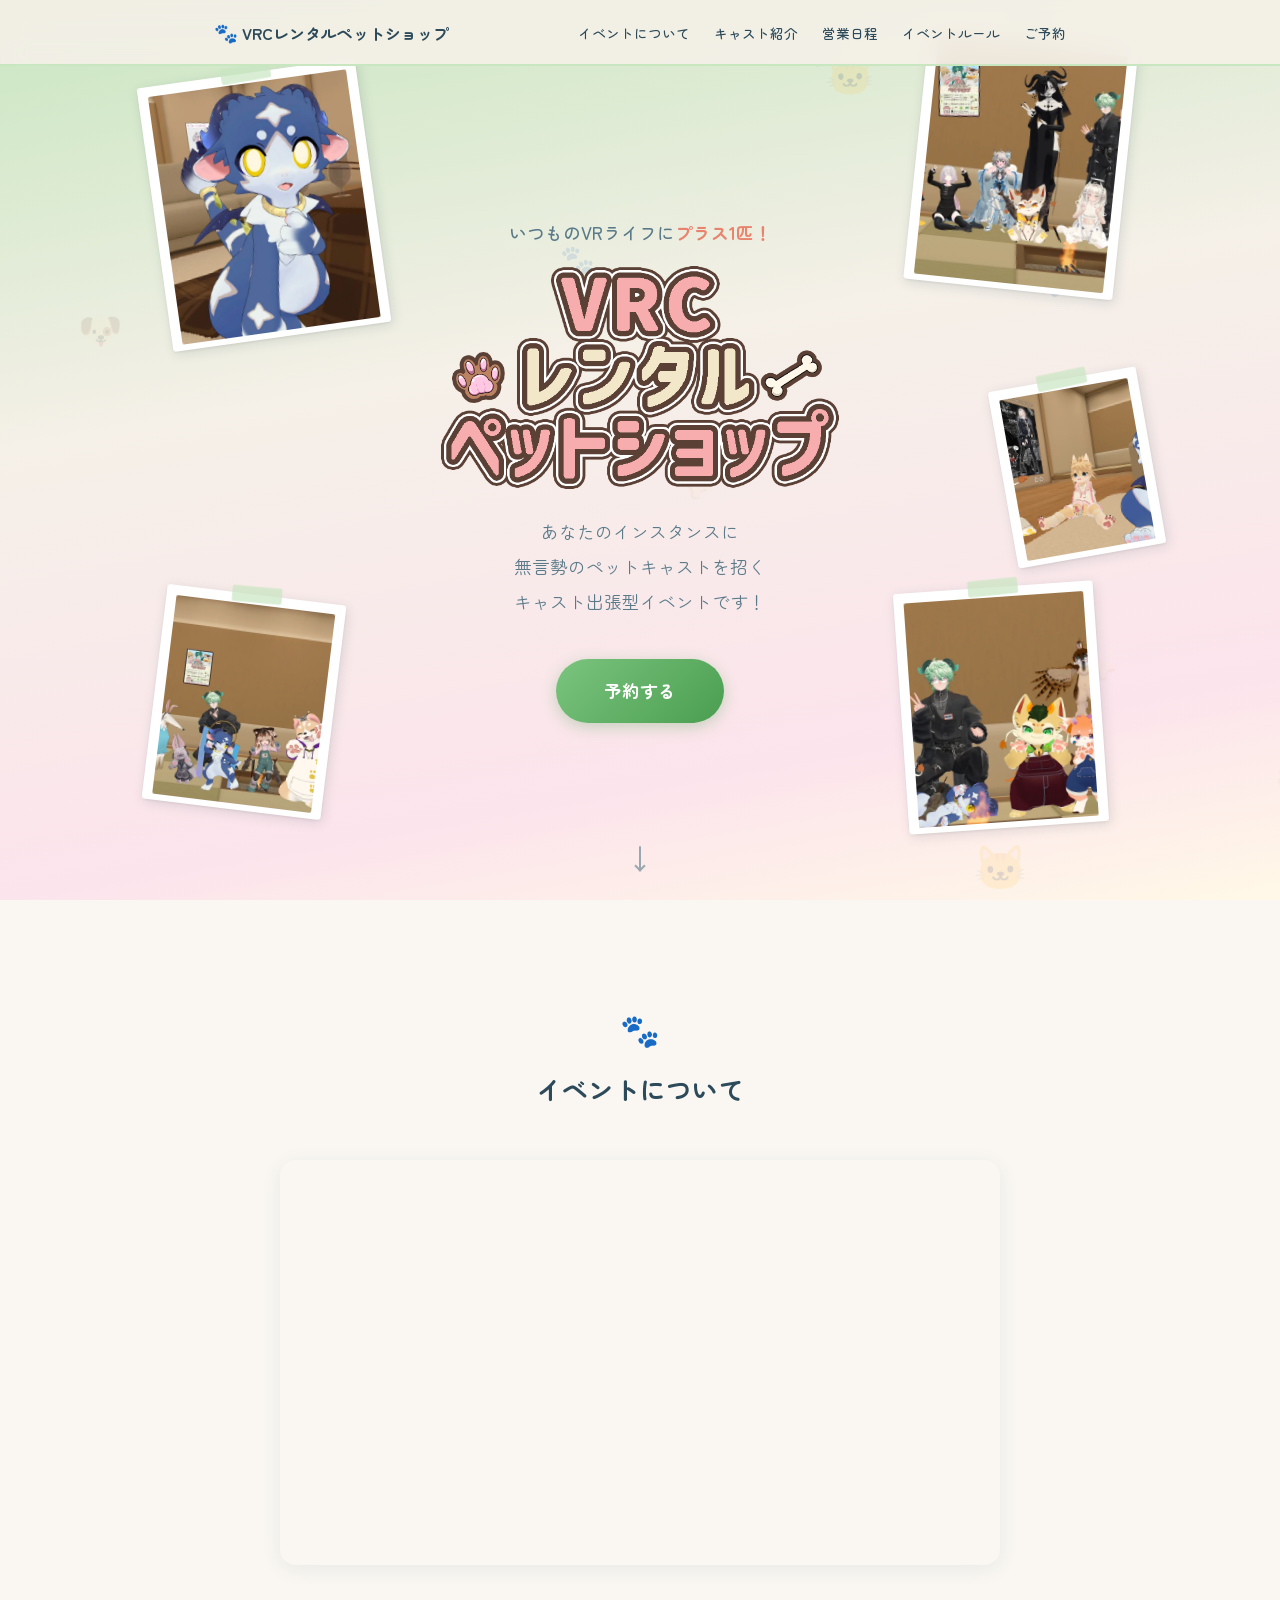
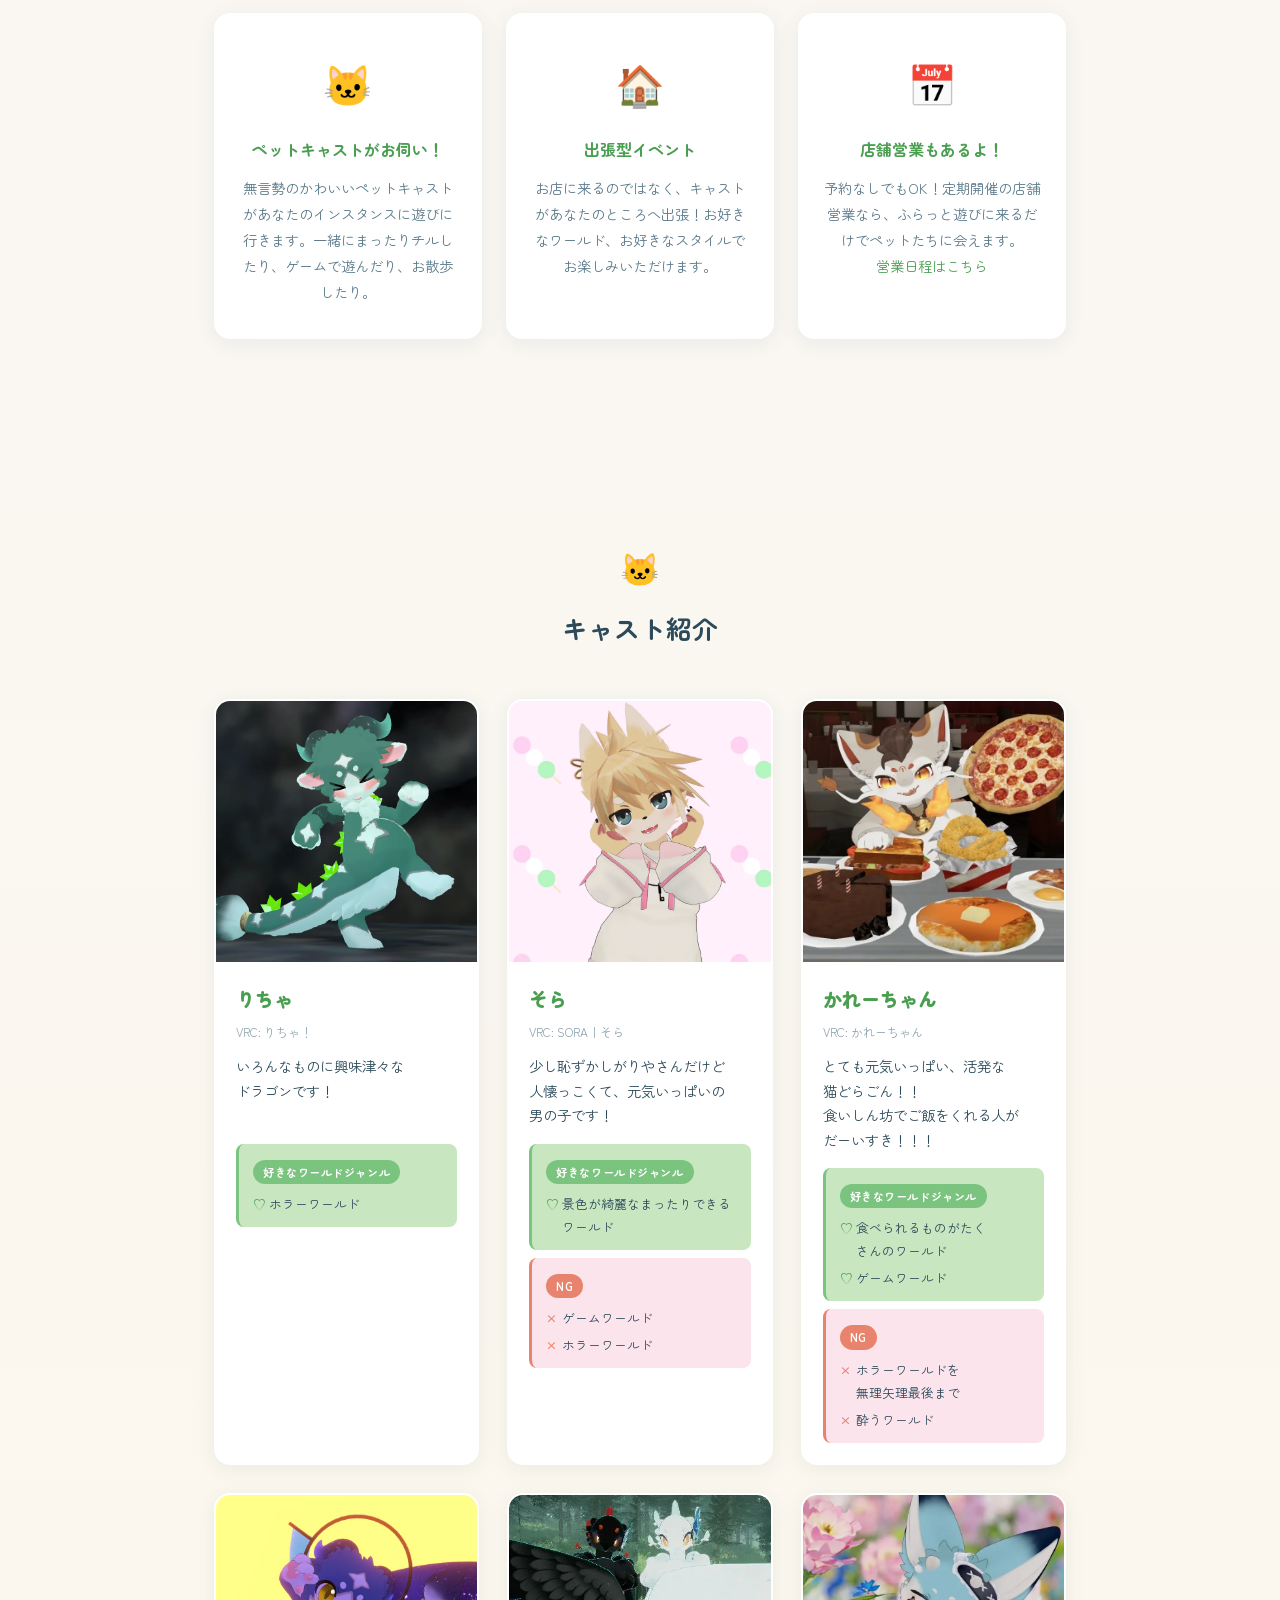
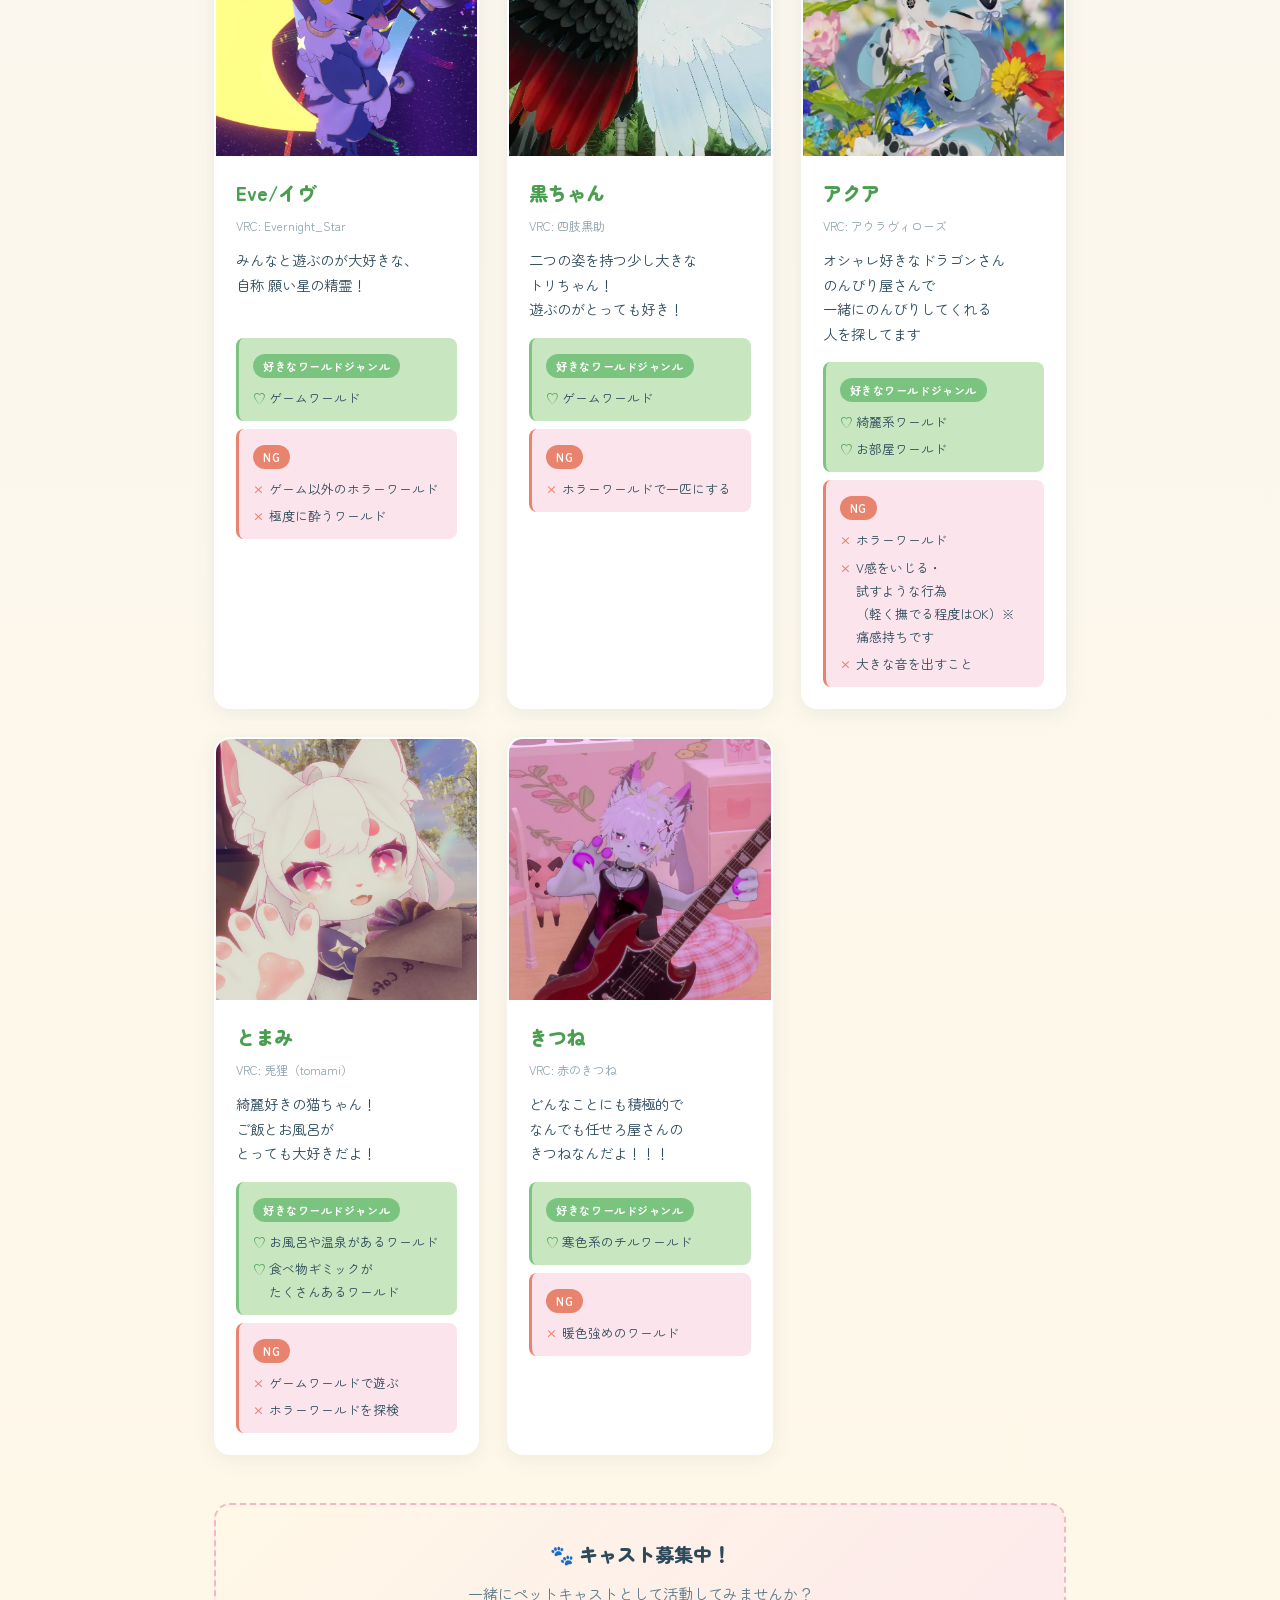
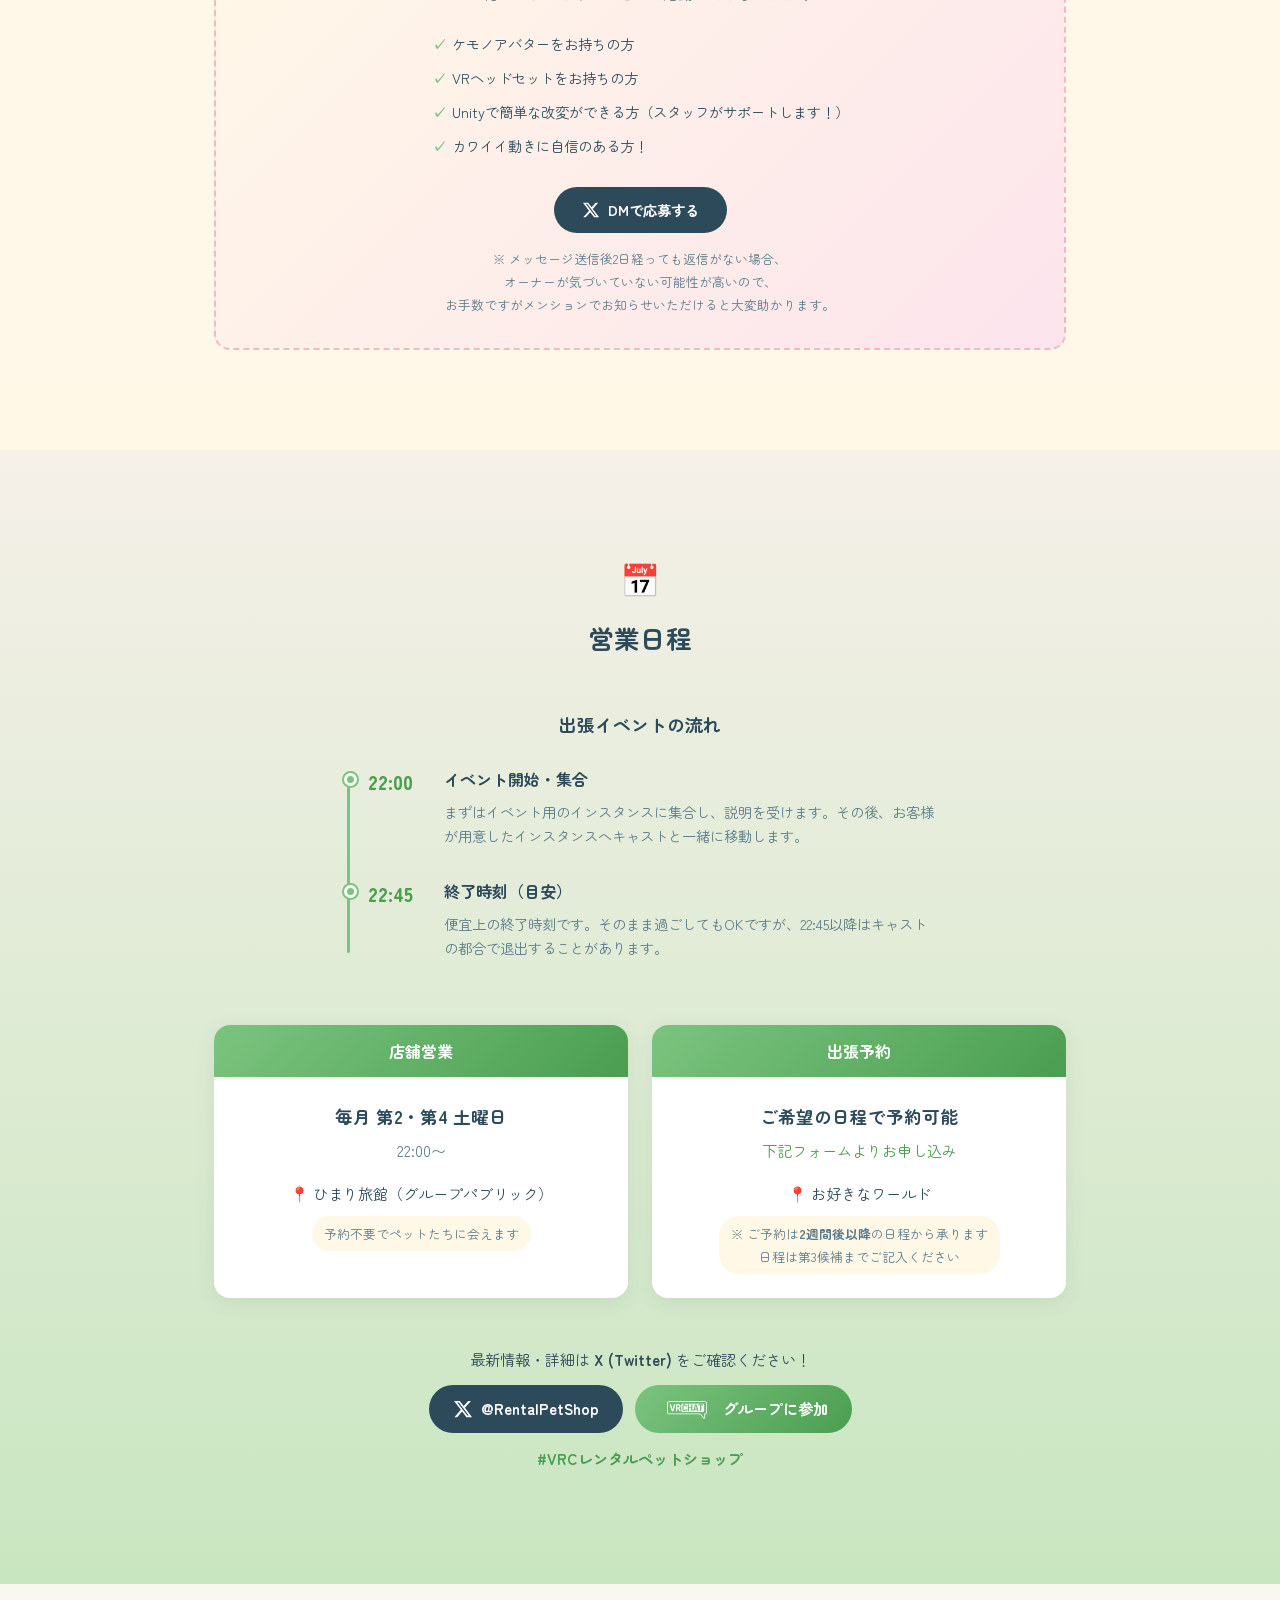
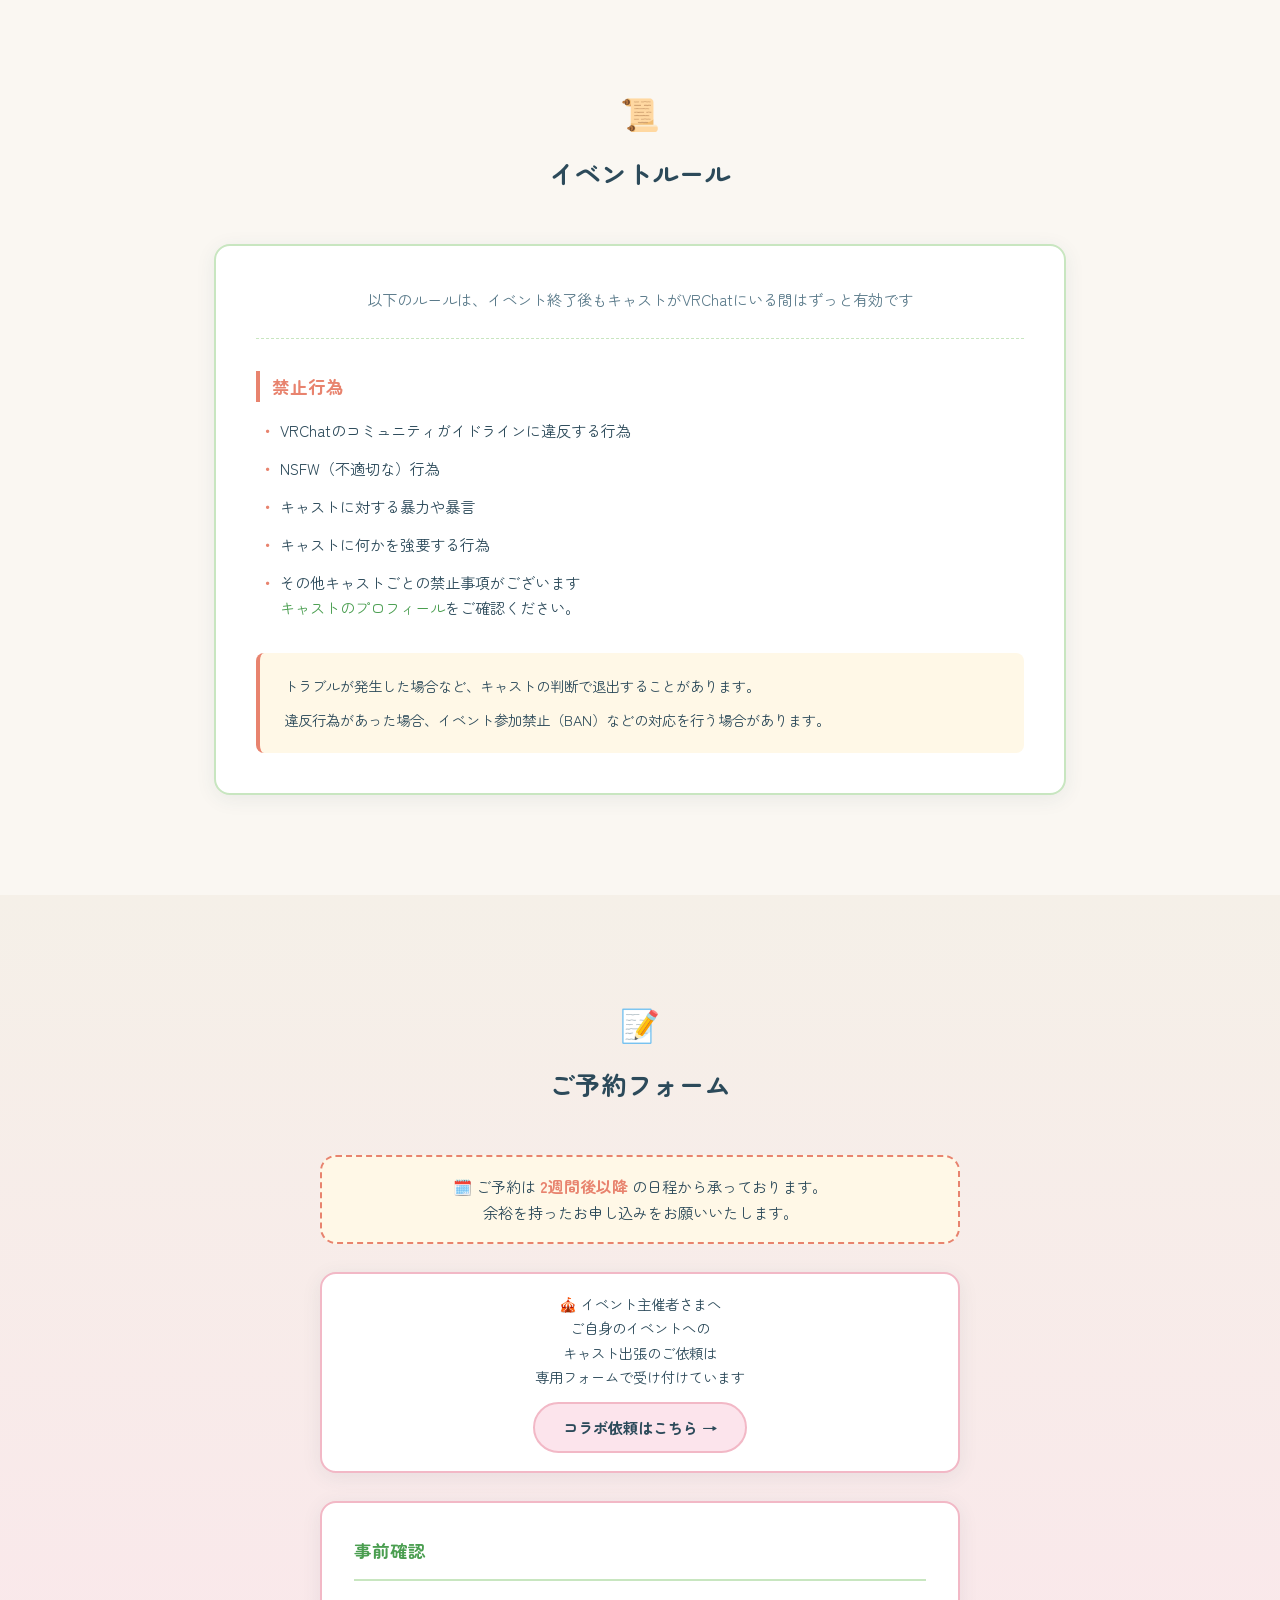
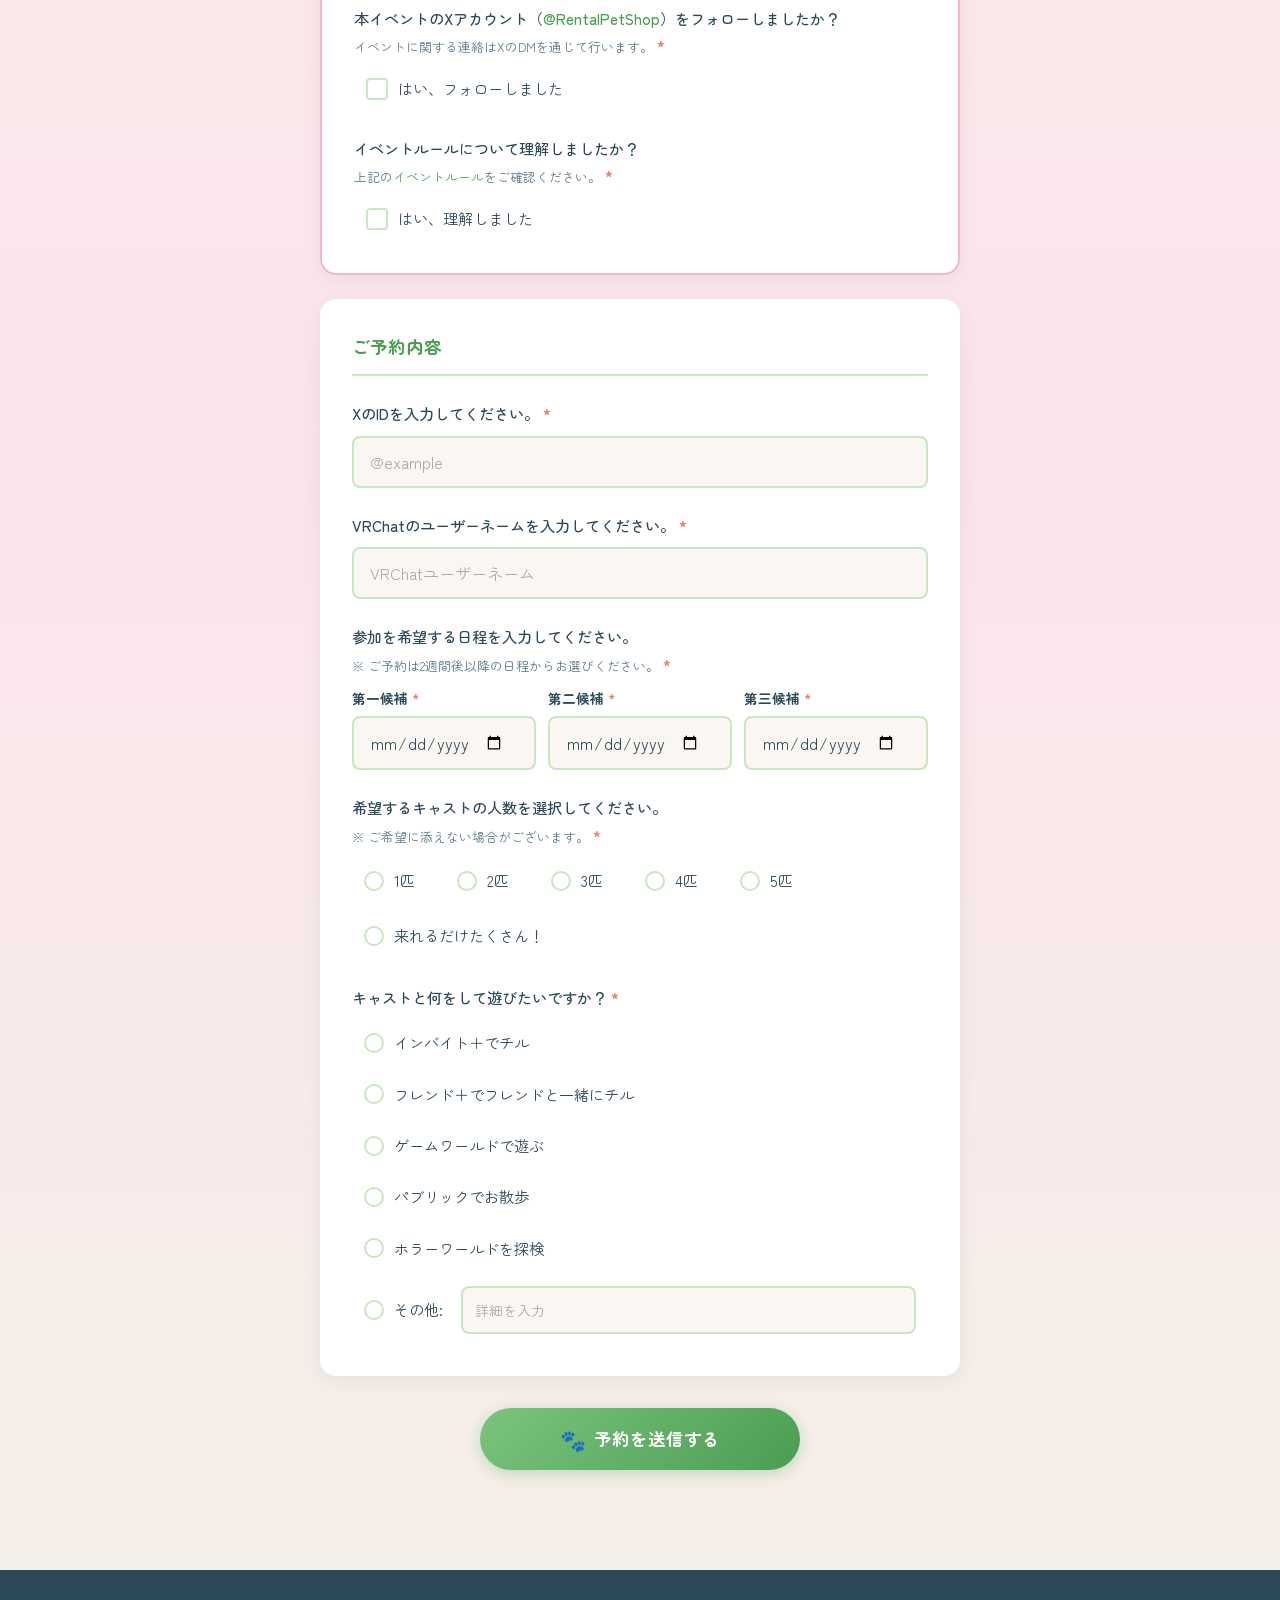
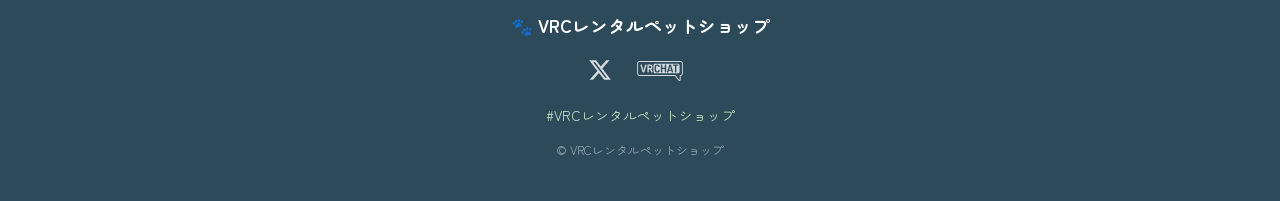
==== index.html @ a1bb6fa8 "feat: add event collab request form (collab.html) - New collab.html page with the same pre-checks as" ====
<!DOCTYPE html>
<!--
  ██████████████████████████████████████████████████

    ／l、  ／l、  ／l、
  （ﾟ､ ｡7（ﾟ､ ｡7（ﾟ､ ｡7    にゃんにゃんにゃん
    l  ~ヽ  l  ~ヽ  l  ~ヽ
    じしf_,)ノじしf_,)ノじしf_,)ノ

    🐾 VRCレンタルペットショップ 🐾

    ソースコードを覗いてくれてありがとう！
    エンジニア気質のあるあなた...もしかして
    ペットキャストに向いているかも？🐾

  ██████████████████████████████████████████████████
-->
<html lang="ja">
<head>
  <meta charset="UTF-8">
  <meta name="viewport" content="width=device-width, initial-scale=1.0">
  <title>VRCレンタルペットショップ</title>
  <link rel="preconnect" href="https://fonts.googleapis.com">
  <link rel="preconnect" href="https://fonts.gstatic.com" crossorigin>
  <link href="https://fonts.googleapis.com/css2?family=Zen+Maru+Gothic:wght@400;500;700;900&display=swap" rel="stylesheet">
  <link rel="icon" type="image/x-icon" href="images/favicon.ico">
  <link rel="apple-touch-icon" href="images/favicon.ico">
  <link rel="stylesheet" href="style.css?v=20261017b">
  <link rel="canonical" href="https://vrc-rentalpet.github.io/">
  <meta name="thumbnail" content="https://vrc-rentalpet.github.io/images/ogp.png">
  <meta name="description" content="いつものVRライフにプラス1匹！あなたのインスタンスに無言勢のペットキャストを招くキャスト出張型イベントです。VRChatの無言勢ペットキャストがあなたのインスタンスに出張訪問するイベント「VRCレンタルペットショップ」の公式サイトです。">
  <!-- OGP -->
  <meta property="og:title" content="VRCレンタルペットショップ">
  <meta property="og:description" content="いつものVRライフにプラス1匹！あなたのインスタンスに無言勢のペットキャストを招くキャスト出張型イベントです。">
  <meta property="og:type" content="website">
  <meta property="og:url" content="https://vrc-rentalpet.github.io/">
  <meta property="og:image" content="https://vrc-rentalpet.github.io/images/ogp.png">
  <meta property="og:image:width" content="1200">
  <meta property="og:image:height" content="630">
  <meta property="og:site_name" content="VRCレンタルペットショップ">
  <!-- Twitter Card -->
  <meta name="twitter:card" content="summary_large_image">
  <meta name="twitter:title" content="VRCレンタルペットショップ">
  <meta name="twitter:description" content="いつものVRライフにプラス1匹！あなたのインスタンスに無言勢のペットキャストを招くキャスト出張型イベントです。">
  <meta name="twitter:image" content="https://vrc-rentalpet.github.io/images/ogp.png">
  <!-- 構造化データ: Google検索のサイト名表示用 -->
  <script type="application/ld+json">
  {
    "@context": "https://schema.org",
    "@type": "WebSite",
    "name": "VRCレンタルペットショップ",
    "url": "https://vrc-rentalpet.github.io/"
  }
  </script>
</head>
<body>
  <!-- ヘッダー -->
  <header class="header">
    <nav class="header__nav">
      <div class="header__logo">
        <span class="header__paw">🐾</span> VRCレンタルペットショップ
      </div>
      <button class="header__hamburger" id="hamburger" aria-label="メニュー">
        <span></span><span></span><span></span>
      </button>
      <ul class="header__menu" id="nav-menu">
        <li><a href="#about">イベントについて</a></li>
        <li><a href="#cast">キャスト紹介</a></li>
        <li><a href="#schedule">営業日程</a></li>
        <li><a href="#rules">イベントルール</a></li>
        <li><a href="#reservation">ご予約</a></li>
      </ul>
    </nav>
  </header>

  <!-- ヒーロー -->
  <section class="hero">
    <div class="hero__particles" id="particles"></div>

    <!--
      コルクボード風ポラロイド写真
      ━━━━━━━━━━━━━━━━━━━━━━━━━━━━
      表示される画像は hero-photos.js のリストから
      ページ読み込みごとにランダム 5 枚が選ばれます（img の src は JS が設定）。
      画像を追加・差し替えたい場合は hero-photos.js を編集してください。
      ━━━━━━━━━━━━━━━━━━━━━━━━━━━━
    -->
    <div class="polaroid polaroid--1" aria-hidden="true">
      <div class="polaroid__tape"></div>
      <div class="polaroid__frame">
        <img alt="" class="polaroid__img" decoding="async">
      </div>
    </div>
    <div class="polaroid polaroid--2" aria-hidden="true">
      <div class="polaroid__tape"></div>
      <div class="polaroid__frame">
        <img alt="" class="polaroid__img" decoding="async">
      </div>
    </div>
    <div class="polaroid polaroid--3" aria-hidden="true">
      <div class="polaroid__tape"></div>
      <div class="polaroid__frame">
        <img alt="" class="polaroid__img" decoding="async">
      </div>
    </div>
    <div class="polaroid polaroid--4" aria-hidden="true">
      <div class="polaroid__tape"></div>
      <div class="polaroid__frame">
        <img alt="" class="polaroid__img" decoding="async">
      </div>
    </div>
    <div class="polaroid polaroid--5" aria-hidden="true">
      <div class="polaroid__tape"></div>
      <div class="polaroid__frame">
        <img alt="" class="polaroid__img" decoding="async">
      </div>
    </div>

    <div class="hero__content">
      <p class="hero__tagline">いつものVRライフに<span class="hero__highlight">プラス1匹！</span></p>
      <h1 class="hero__title">
        <img src="images/logo.png" alt="VRCレンタルペットショップ" class="hero__logo">
      </h1>
      <p class="hero__description">
        あなたのインスタンスに<br>
        無言勢のペットキャストを招く<br>
        キャスト出張型イベントです！
      </p>
      <a href="#reservation" class="hero__cta">予約する</a>
    </div>
    <div class="hero__scroll-hint">
      <div class="hero__scroll-arrow"></div>
    </div>
  </section>

  <!-- イベントについて -->
  <section class="about" id="about">
    <div class="container">
      <h2 class="section-title">
        <span class="section-title__icon">🐾</span>
        イベントについて
      </h2>
      <div class="about__video">
        <iframe
          src="https://www.youtube.com/embed/T0pC2vz0DdY?si=PQpWFlUZrd6dXApp"
          title="VRCレンタルペットショップのご紹介"
          frameborder="0"
          allow="accelerometer; autoplay; clipboard-write; encrypted-media; gyroscope; picture-in-picture; web-share"
          referrerpolicy="strict-origin-when-cross-origin"
          allowfullscreen
          loading="lazy"
        ></iframe>
      </div>
      <div class="about__grid">
        <div class="about__card">
          <div class="about__card-icon">🐱</div>
          <h3>ペットキャストがお伺い！</h3>
          <p>無言勢のかわいいペットキャストがあなたのインスタンスに遊びに行きます。一緒にまったりチルしたり、ゲームで遊んだり、お散歩したり。</p>
        </div>
        <div class="about__card">
          <div class="about__card-icon">🏠</div>
          <h3>出張型イベント</h3>
          <p>お店に来るのではなく、キャストがあなたのところへ出張！お好きなワールド、お好きなスタイルでお楽しみいただけます。</p>
        </div>
        <div class="about__card">
          <div class="about__card-icon">📅</div>
          <h3>店舗営業もあるよ！</h3>
          <p>予約なしでもOK！定期開催の店舗営業なら、ふらっと遊びに来るだけでペットたちに会えます。<br><a href="#schedule">営業日程はこちら</a></p>
        </div>
      </div>
    </div>
  </section>

  <!-- キャスト紹介 -->
  <section class="cast" id="cast">
    <div class="container">
      <h2 class="section-title">
        <span class="section-title__icon">🐱</span>
        キャスト紹介
      </h2>
      <!-- cast-data.js のデータから自動生成されます -->
      <div class="cast__grid" id="cast-grid"></div>

      <!-- キャスト募集バナー -->
      <div class="cast__recruit">
        <p class="cast__recruit-title">🐾 キャスト募集中！</p>
        <p class="cast__recruit-text">一緒にペットキャストとして活動してみませんか？</p>
        <ul class="cast__recruit-list">
          <li>ケモノアバターをお持ちの方</li>
          <li>VRヘッドセットをお持ちの方</li>
          <li>Unityで簡単な改変ができる方（スタッフがサポートします！）</li>
          <li>カワイイ動きに自信のある方！</li>
        </ul>
        <a href="https://x.com/RentalPetShop" target="_blank" rel="noopener noreferrer" class="cast__recruit-btn">
          <svg viewBox="0 0 24 24" width="18" height="18"><path fill="currentColor" d="M18.244 2.25h3.308l-7.227 8.26 8.502 11.24H16.17l-5.214-6.817L4.99 21.75H1.68l7.73-8.835L1.254 2.25H8.08l4.713 6.231zm-1.161 17.52h1.833L7.084 4.126H5.117z"/></svg>
          DMで応募する
        </a>
        <p class="cast__recruit-note">※ メッセージ送信後2日経っても返信がない場合、<br>オーナーが気づいていない可能性が高いので、<br>お手数ですがメンションでお知らせいただけると大変助かります。</p>
      </div>
    </div>
  </section>

  <!-- 営業日程 -->
  <section class="schedule" id="schedule">
    <div class="container">
      <h2 class="section-title">
        <span class="section-title__icon">📅</span>
        営業日程
      </h2>
      <!-- 当日の流れ -->
      <div class="schedule__flow">
        <h3 class="schedule__flow-title">出張イベントの流れ</h3>
        <div class="schedule__timeline">
          <div class="schedule__step">
            <div class="schedule__step-time">22:00</div>
            <div class="schedule__step-body">
              <h4>イベント開始・集合</h4>
              <p>まずはイベント用のインスタンスに集合し、説明を受けます。その後、お客様が用意したインスタンスへキャストと一緒に移動します。</p>
            </div>
          </div>
          <div class="schedule__step">
            <div class="schedule__step-time">22:45</div>
            <div class="schedule__step-body">
              <h4>終了時刻（目安）</h4>
              <p>便宜上の終了時刻です。そのまま過ごしてもOKですが、22:45以降はキャストの都合で退出することがあります。</p>
            </div>
          </div>
        </div>
      </div>

      <div class="schedule__info">
        <div class="schedule__card">
          <div class="schedule__card-header">店舗営業</div>
          <div class="schedule__card-body">
            <p class="schedule__time">毎月 第2・第4 土曜日</p>
            <p class="schedule__time-detail">22:00〜</p>
            <p class="schedule__place">📍 ひまり旅館（グループパブリック）</p>
            <p class="schedule__note">予約不要でペットたちに会えます</p>
          </div>
        </div>
        <div class="schedule__card">
          <div class="schedule__card-header">出張予約</div>
          <div class="schedule__card-body">
            <p class="schedule__time">ご希望の日程で予約可能</p>
            <p class="schedule__time-detail"><a href="#reservation">下記フォームよりお申し込み</a></p>
            <p class="schedule__place">📍 お好きなワールド</p>
            <p class="schedule__note">
              ※ ご予約は<strong>2週間後以降</strong>の日程から承ります<br>
              日程は第3候補までご記入ください
            </p>
          </div>
        </div>
      </div>
      <div class="schedule__sns">
        <p>最新情報・詳細は <strong>X (Twitter)</strong> をご確認ください！</p>
        <div class="schedule__links">
          <a href="https://x.com/RentalPetShop" target="_blank" rel="noopener noreferrer" class="schedule__x-link">
            <svg class="schedule__x-icon" viewBox="0 0 24 24" width="20" height="20"><path fill="currentColor" d="M18.244 2.25h3.308l-7.227 8.26 8.502 11.24H16.17l-5.214-6.817L4.99 21.75H1.68l7.73-8.835L1.254 2.25H8.08l4.713 6.231zm-1.161 17.52h1.833L7.084 4.126H5.117z"/></svg>
            @RentalPetShop
          </a>
          <a href="https://vrc.group/VRCRPS.8829" target="_blank" rel="noopener noreferrer" class="schedule__vrc-link">
            <svg class="schedule__vrc-icon" viewBox="0 0 1200 600" width="48" height="24"><path fill="currentColor" d="M982.78,113.33H217.23c-24.93,0-45.23,20.29-45.23,45.23v188.9c0,24.95,20.3,45.23,45.23,45.23h663.19l61.54,79.17c7.64,9.82,15.79,14.79,24.25,14.79,5.46,0,10.55-2.11,14.38-5.94,4.56-4.59,6.87-11,6.86-19.11l-.08-69.16c22.78-2.31,40.64-21.6,40.64-45v-188.89c0-24.96-20.29-45.23-45.22-45.23ZM1011.34,347.47c0,15.78-12.8,28.56-28.56,28.56h-12.1v1.11l.12,84.57c-.02,5.53-1.76,8.29-4.59,8.29s-6.76-2.8-11.1-8.37l-66.52-85.61H217.23c-15.79,0-28.56-12.78-28.56-28.56v-187.81c0-15.78,12.78-28.56,28.56-28.56h765.55c15.78,0,28.56,12.8,28.56,28.56v187.81Z"/><path fill="currentColor" d="M330.47,177.77c-4.53,0-8.02,1.45-9.06,5.36l-31.29,111.56-31.5-111.56c-1.04-3.92-4.53-5.36-9.06-5.36-7.19,0-16.87,4.53-16.87,11.12,0,.41.21,1.23.41,2.06l39.73,129.48c2.06,6.17,9.47,9.06,17.29,9.06s15.44-2.89,17.29-9.06l39.52-129.48c.21-.83.41-1.43.41-2.06,0-6.38-9.66-11.12-16.87-11.12Z"/><path fill="currentColor" d="M434.81,261.96c15.44-4.74,26.97-17.5,26.97-41.16,0-32.75-21.82-43.03-48.79-43.03h-40.75c-5.15,0-8.64,3.91-8.64,8.23h-.02v133.83c0,5.55,6.59,8.44,13.38,8.44s13.38-2.89,13.38-8.44v-53.73h17.29l29.24,56.81c2.06,4.11,5.57,6.38,9.27,6.38,7.81,0,16.67-7.21,16.67-14,0-.83-.19-2.26-1.02-3.3l-26.97-50.02ZM413.01,245.07h-22.65v-43.84h22.65c13.38,0,22.03,5.76,22.03,22.03s-8.64,21.82-22.03,21.82Z"/><polygon fill="currentColor" points="771.7 274.52 807.52 274.52 789.61 211.33 771.7 274.52"/><path fill="currentColor" d="M938.76,164.13h-432.7c-15.78,0-28.56,12.79-28.56,28.56v120.64c0,15.78,12.79,28.56,28.56,28.56h432.7c15.78,0,28.56-12.79,28.56-28.56v-120.64c0-15.78-12.79-28.56-28.56-28.56ZM548.36,305.98v.03c18.72,0,20.38-13.38,20.99-22.03.41-6.38,6.17-8.44,13.17-8.44,9.27,0,13.59,2.68,13.59,13.17,0,24.91-20.38,40.75-49.2,40.75-25.93,0-47.34-12.76-47.34-47.15v-57.43c0-34.37,21.61-47.15,47.54-47.15,28.61,0,49,15.23,49,39.11,0,10.7-4.32,13.17-13.38,13.17-7.62,0-13.17-2.26-13.38-8.44-.41-6.38-1.85-20.38-21.4-20.38-13.8,0-21.61,7.62-21.61,23.67v57.43c0,16.06,7.81,23.67,22.03,23.67ZM716.11,319.8v.02c0,5.55-6.79,8.44-13.38,8.44s-13.38-2.89-13.38-8.44v-59.08h-46.32v59.08c0,5.55-6.79,8.44-13.38,8.44s-13.38-2.89-13.38-8.44v-133.82c0-5.76,6.59-8.23,13.38-8.23s13.38,2.47,13.38,8.23v53.73h46.32v-53.73c0-5.76,6.59-8.23,13.38-8.23s13.38,2.47,13.38,8.23v133.8ZM830.15,328.25h0c-4.53,0-8.02-1.43-9.06-5.36l-7.83-27.39h-47.15l-7.81,27.39c-1.04,3.91-4.53,5.36-9.06,5.36-7.21,0-16.87-4.53-16.87-11.12,0-.41.21-1.23.41-2.06l39.73-129.48c1.85-6.17,9.47-9.06,17.08-9.06s15.44,2.89,17.29,9.06l39.73,129.48c.21.83.41,1.43.41,2.06,0,6.38-9.68,11.12-16.87,11.12ZM936.77,201.85h-30.05v117.94c0,5.55-6.79,8.44-13.38,8.44s-13.38-2.89-13.38-8.44v-117.94h-30.26c-5.34,0-8.44-5.57-8.44-12.14,0-5.76,2.68-11.95,8.44-11.95h87.07c5.76,0,8.44,6.17,8.44,11.95,0,6.38-3.09,12.14-8.44,12.14Z"/></svg>
            グループに参加
          </a>
        </div>
        <p class="schedule__hashtag">#VRCレンタルペットショップ</p>
      </div>
    </div>
  </section>

  <!-- イベントルール -->
  <section class="rules" id="rules">
    <div class="container">
      <h2 class="section-title">
        <span class="section-title__icon">📜</span>
        イベントルール
      </h2>
      <div class="rules__card">
        <p class="rules__intro">以下のルールは、イベント終了後もキャストがVRChatにいる間はずっと有効です</p>

        <div class="rules__section">
          <h3 class="rules__subtitle">禁止行為</h3>
          <ul class="rules__list">
            <li>VRChatのコミュニティガイドラインに違反する行為</li>
            <li>NSFW（不適切な）行為</li>
            <li>キャストに対する暴力や暴言</li>
            <li>キャストに何かを強要する行為</li>
            <li>その他キャストごとの禁止事項がございます<br><a href="#cast">キャストのプロフィール</a>をご確認ください。</li>
          </ul>
        </div>

        <div class="rules__warning">
          <p>トラブルが発生した場合など、キャストの判断で退出することがあります。</p>
          <p>違反行為があった場合、イベント参加禁止（BAN）などの対応を行う場合があります。</p>
        </div>
      </div>
    </div>
  </section>

  <!-- 予約フォーム -->
  <section class="reservation" id="reservation">
    <div class="container">
      <h2 class="section-title">
        <span class="section-title__icon">📝</span>
        ご予約フォーム
      </h2>

      <p class="reservation__lead-notice">
        🗓️ ご予約は <strong>2週間後以降</strong> の日程から承っております。<br>
        余裕を持ったお申し込みをお願いいたします。
      </p>

      <!-- イベント主催者向け: コラボ依頼ページへの案内 -->
      <div class="reservation__collab">
        <p class="reservation__collab-text">
          🎪 イベント主催者さまへ<br>
          ご自身のイベントへの<br>
          キャスト出張のご依頼は<br>
          専用フォームで受け付けています
        </p>
        <a href="collab.html" class="reservation__collab-btn">コラボ依頼はこちら →</a>
      </div>

      <form class="form" id="reservation-form">
        <!-- 事前確認 -->
        <div class="form__group form__group--confirm">
          <h3 class="form__group-title">事前確認</h3>

          <div class="form__field">
            <label class="form__label form__label--required">
              本イベントのXアカウント（<a href="https://x.com/RentalPetShop" target="_blank" rel="noopener noreferrer">@RentalPetShop</a>）をフォローしましたか？<br>
              <span class="form__note">イベントに関する連絡はXのDMを通じて行います。</span>
            </label>
            <div class="form__checkbox-wrap">
              <label class="form__checkbox-label">
                <input type="checkbox" name="x_follow" required>
                <span class="form__checkbox-custom"></span>
                はい、フォローしました
              </label>
            </div>
          </div>

          <div class="form__field">
            <label class="form__label form__label--required">
              イベントルールについて理解しましたか？<br>
              <span class="form__note">上記の<a href="#rules">イベントルール</a>をご確認ください。</span>
            </label>
            <div class="form__checkbox-wrap">
              <label class="form__checkbox-label">
                <input type="checkbox" name="rules_agree" required>
                <span class="form__checkbox-custom"></span>
                はい、理解しました
              </label>
            </div>
          </div>
        </div>

        <!-- 応募フォーム -->
        <div class="form__group">
          <h3 class="form__group-title">ご予約内容</h3>

          <div class="form__field">
            <label class="form__label form__label--required" for="x_id">XのIDを入力してください。</label>
            <input type="text" id="x_id" name="x_id" class="form__input" placeholder="@example" required>
          </div>

          <div class="form__field">
            <label class="form__label form__label--required" for="vrchat_name">VRChatのユーザーネームを入力してください。</label>
            <input type="text" id="vrchat_name" name="vrchat_name" class="form__input" placeholder="VRChatユーザーネーム" required>
          </div>

          <div class="form__field">
            <label class="form__label form__label--required">
              参加を希望する日程を入力してください。<br>
              <span class="form__note">※ ご予約は2週間後以降の日程からお選びください。</span>
            </label>
            <div class="form__date-group">
              <div class="form__date-item">
                <label class="form__date-label form__date-label--required" for="date1">第一候補</label>
                <input type="date" id="date1" name="date1" class="form__input" required>
              </div>
              <div class="form__date-item">
                <label class="form__date-label form__date-label--required" for="date2">第二候補</label>
                <input type="date" id="date2" name="date2" class="form__input" required>
              </div>
              <div class="form__date-item">
                <label class="form__date-label form__date-label--required" for="date3">第三候補</label>
                <input type="date" id="date3" name="date3" class="form__input" required>
              </div>
            </div>
            <p class="form__date-error" id="date-error" hidden>ご予約は2週間後以降の日程からお選びください。</p>
          </div>

          <div class="form__field">
            <label class="form__label form__label--required">
              希望するキャストの人数を選択してください。<br>
              <span class="form__note">※ ご希望に添えない場合がございます。</span>
            </label>
            <div class="form__radio-group form__radio-group--inline">
              <label class="form__radio-label">
                <input type="radio" name="cast_count" value="1" required>
                <span class="form__radio-custom"></span>
                1匹
              </label>
              <label class="form__radio-label">
                <input type="radio" name="cast_count" value="2">
                <span class="form__radio-custom"></span>
                2匹
              </label>
              <label class="form__radio-label">
                <input type="radio" name="cast_count" value="3">
                <span class="form__radio-custom"></span>
                3匹
              </label>
              <label class="form__radio-label">
                <input type="radio" name="cast_count" value="4">
                <span class="form__radio-custom"></span>
                4匹
              </label>
              <label class="form__radio-label">
                <input type="radio" name="cast_count" value="5">
                <span class="form__radio-custom"></span>
                5匹
              </label>
              <label class="form__radio-label">
                <input type="radio" name="cast_count" value="max">
                <span class="form__radio-custom"></span>
                来れるだけたくさん！
              </label>
            </div>
          </div>

          <div class="form__field">
            <label class="form__label form__label--required">キャストと何をして遊びたいですか？</label>
            <div class="form__radio-group">
              <label class="form__radio-label">
                <input type="radio" name="activity" value="invite_chill" required>
                <span class="form__radio-custom"></span>
                インバイト＋でチル
              </label>
              <label class="form__radio-label">
                <input type="radio" name="activity" value="friend_chill">
                <span class="form__radio-custom"></span>
                フレンド＋でフレンドと一緒にチル
              </label>
              <label class="form__radio-label">
                <input type="radio" name="activity" value="game">
                <span class="form__radio-custom"></span>
                ゲームワールドで遊ぶ
              </label>
              <label class="form__radio-label">
                <input type="radio" name="activity" value="public_walk">
                <span class="form__radio-custom"></span>
                パブリックでお散歩
              </label>
              <label class="form__radio-label">
                <input type="radio" name="activity" value="horror">
                <span class="form__radio-custom"></span>
                ホラーワールドを探検
              </label>
              <label class="form__radio-label form__radio-label--other">
                <input type="radio" name="activity" value="other" id="activity_other">
                <span class="form__radio-custom"></span>
                その他:
                <input type="text" name="activity_other_text" class="form__input form__input--inline" placeholder="詳細を入力" disabled id="activity_other_text">
              </label>
            </div>
          </div>
        </div>

        <!-- ハニーポット（bot検知用・人間には見えない） -->
        <div class="form__hp" aria-hidden="true">
          <input type="email" name="_hp_email" tabindex="-1" autocomplete="off">
        </div>

        <button type="submit" class="form__submit">
          <span class="form__submit-paw">🐾</span>
          予約を送信する
        </button>
      </form>

      <!-- エラーメッセージ -->
      <div class="form__error" id="form-error" hidden>
        <p>送信に失敗しました。時間をおいて再度お試しください。</p>
      </div>

      <!-- 送信完了メッセージ -->
      <div class="form__success" id="form-success" hidden>
        <div class="form__success-icon">🎉</div>
        <h3>ご予約ありがとうございます！</h3>
        <p>内容を確認のうえ、XのDMにてご連絡いたします。</p>
        <p>しばらくお待ちください。</p>
      </div>
    </div>
  </section>

  <!-- トップへ戻る -->
  <button class="scroll-top" id="scroll-top" aria-label="ページトップへ戻る">↑</button>

  <!-- フッター -->
  <footer class="footer">
    <div class="container">
      <div class="footer__content">
        <div class="footer__logo">
          <span>🐾</span> VRCレンタルペットショップ
        </div>
        <div class="footer__links">
          <a href="https://x.com/RentalPetShop" target="_blank" rel="noopener noreferrer" title="X (Twitter)">
            <svg viewBox="0 0 24 24" width="24" height="24"><path fill="currentColor" d="M18.244 2.25h3.308l-7.227 8.26 8.502 11.24H16.17l-5.214-6.817L4.99 21.75H1.68l7.73-8.835L1.254 2.25H8.08l4.713 6.231zm-1.161 17.52h1.833L7.084 4.126H5.117z"/></svg>
          </a>
          <a href="https://vrc.group/VRCRPS.8829" target="_blank" rel="noopener noreferrer" title="VRChat Group">
            <svg class="footer__vrc-icon" viewBox="0 0 1200 600" width="48" height="24"><path fill="currentColor" d="M982.78,113.33H217.23c-24.93,0-45.23,20.29-45.23,45.23v188.9c0,24.95,20.3,45.23,45.23,45.23h663.19l61.54,79.17c7.64,9.82,15.79,14.79,24.25,14.79,5.46,0,10.55-2.11,14.38-5.94,4.56-4.59,6.87-11,6.86-19.11l-.08-69.16c22.78-2.31,40.64-21.6,40.64-45v-188.89c0-24.96-20.29-45.23-45.22-45.23ZM1011.34,347.47c0,15.78-12.8,28.56-28.56,28.56h-12.1v1.11l.12,84.57c-.02,5.53-1.76,8.29-4.59,8.29s-6.76-2.8-11.1-8.37l-66.52-85.61H217.23c-15.79,0-28.56-12.78-28.56-28.56v-187.81c0-15.78,12.78-28.56,28.56-28.56h765.55c15.78,0,28.56,12.8,28.56,28.56v187.81Z"/><path fill="currentColor" d="M330.47,177.77c-4.53,0-8.02,1.45-9.06,5.36l-31.29,111.56-31.5-111.56c-1.04-3.92-4.53-5.36-9.06-5.36-7.19,0-16.87,4.53-16.87,11.12,0,.41.21,1.23.41,2.06l39.73,129.48c2.06,6.17,9.47,9.06,17.29,9.06s15.44-2.89,17.29-9.06l39.52-129.48c.21-.83.41-1.43.41-2.06,0-6.38-9.66-11.12-16.87-11.12Z"/><path fill="currentColor" d="M434.81,261.96c15.44-4.74,26.97-17.5,26.97-41.16,0-32.75-21.82-43.03-48.79-43.03h-40.75c-5.15,0-8.64,3.91-8.64,8.23h-.02v133.83c0,5.55,6.59,8.44,13.38,8.44s13.38-2.89,13.38-8.44v-53.73h17.29l29.24,56.81c2.06,4.11,5.57,6.38,9.27,6.38,7.81,0,16.67-7.21,16.67-14,0-.83-.19-2.26-1.02-3.3l-26.97-50.02ZM413.01,245.07h-22.65v-43.84h22.65c13.38,0,22.03,5.76,22.03,22.03s-8.64,21.82-22.03,21.82Z"/><polygon fill="currentColor" points="771.7 274.52 807.52 274.52 789.61 211.33 771.7 274.52"/><path fill="currentColor" d="M938.76,164.13h-432.7c-15.78,0-28.56,12.79-28.56,28.56v120.64c0,15.78,12.79,28.56,28.56,28.56h432.7c15.78,0,28.56-12.79,28.56-28.56v-120.64c0-15.78-12.79-28.56-28.56-28.56ZM548.36,305.98v.03c18.72,0,20.38-13.38,20.99-22.03.41-6.38,6.17-8.44,13.17-8.44,9.27,0,13.59,2.68,13.59,13.17,0,24.91-20.38,40.75-49.2,40.75-25.93,0-47.34-12.76-47.34-47.15v-57.43c0-34.37,21.61-47.15,47.54-47.15,28.61,0,49,15.23,49,39.11,0,10.7-4.32,13.17-13.38,13.17-7.62,0-13.17-2.26-13.38-8.44-.41-6.38-1.85-20.38-21.4-20.38-13.8,0-21.61,7.62-21.61,23.67v57.43c0,16.06,7.81,23.67,22.03,23.67ZM716.11,319.8v.02c0,5.55-6.79,8.44-13.38,8.44s-13.38-2.89-13.38-8.44v-59.08h-46.32v59.08c0,5.55-6.79,8.44-13.38,8.44s-13.38-2.89-13.38-8.44v-133.82c0-5.76,6.59-8.23,13.38-8.23s13.38,2.47,13.38,8.23v53.73h46.32v-53.73c0-5.76,6.59-8.23,13.38-8.23s13.38,2.47,13.38,8.23v133.8ZM830.15,328.25h0c-4.53,0-8.02-1.43-9.06-5.36l-7.83-27.39h-47.15l-7.81,27.39c-1.04,3.91-4.53,5.36-9.06,5.36-7.21,0-16.87-4.53-16.87-11.12,0-.41.21-1.23.41-2.06l39.73-129.48c1.85-6.17,9.47-9.06,17.08-9.06s15.44,2.89,17.29,9.06l39.73,129.48c.21.83.41,1.43.41,2.06,0,6.38-9.68,11.12-16.87,11.12ZM936.77,201.85h-30.05v117.94c0,5.55-6.79,8.44-13.38,8.44s-13.38-2.89-13.38-8.44v-117.94h-30.26c-5.34,0-8.44-5.57-8.44-12.14,0-5.76,2.68-11.95,8.44-11.95h87.07c5.76,0,8.44,6.17,8.44,11.95,0,6.38-3.09,12.14-8.44,12.14Z"/></svg>
          </a>
        </div>
        <p class="footer__hashtag">#VRCレンタルペットショップ</p>
        <p class="footer__copy">&copy; VRCレンタルペットショップ</p>
      </div>
    </div>
  </footer>

  <!-- ?v= はキャッシュ対策。JS/データ更新時は数字を上げると確実に再読込される -->
  <script src="cast-data.js?v=20261017b"></script>
  <script src="hero-photos.js?v=20261017b"></script>
  <script src="common.js?v=20261017b"></script>
  <script src="script.js?v=20261017b"></script>
</body>
</html>
---- style.css ----
/* =============================================================
   VRCレンタルペットショップ - style.css
   いつものVRライフにプラス1匹！
============================================================= */

/* ===== Reset & Base ===== */
*,
*::before,
*::after {
  margin: 0;
  padding: 0;
  box-sizing: border-box;
}

:root {
  --color-bg: #f5f0e8;
  --color-bg-light: #faf7f2;
  --color-green-pale: #c8e6c0;
  --color-green: #7bc47f;
  --color-green-dark: #4a9e50;
  --color-pink: #f2b8c6;
  --color-pink-light: #fce4ec;
  --color-cream: #fff8e7;
  --color-text: #2c4a5a;
  --color-text-light: #5a7a8a;
  --color-white: #ffffff;
  --color-accent: #e8836e;
  --radius: 16px;
  --radius-sm: 8px;
  --shadow: 0 4px 20px rgba(44, 74, 90, 0.08);
  --shadow-hover: 0 8px 30px rgba(44, 74, 90, 0.15);
  --font: 'Zen Maru Gothic', 'Hiragino Kaku Gothic ProN', 'Noto Sans JP', sans-serif;
  --transition: 0.3s ease;
}

html {
  scroll-behavior: smooth;
  scroll-padding-top: 80px;
}

body {
  font-family: var(--font);
  color: var(--color-text);
  background-color: var(--color-bg);
  line-height: 1.8;
  overflow-x: hidden;
}

a {
  color: var(--color-green-dark);
  text-decoration: none;
}

a:hover {
  text-decoration: underline;
}

.container {
  max-width: 900px;
  margin: 0 auto;
  padding: 0 24px;
}

/* ===== Header ===== */
.header {
  position: fixed;
  top: 0;
  left: 0;
  right: 0;
  z-index: 100;
  background: rgba(245, 240, 232, 0.92);
  backdrop-filter: blur(12px);
  border-bottom: 2px solid var(--color-green-pale);
}

.header__nav {
  max-width: 900px;
  margin: 0 auto;
  padding: 0 24px;
  height: 64px;
  display: flex;
  align-items: center;
  justify-content: space-between;
}

.header__logo {
  font-weight: 700;
  font-size: 1rem;
  color: var(--color-text);
  white-space: nowrap;
}

.header__paw {
  font-size: 1.2rem;
}

.header__menu {
  display: flex;
  list-style: none;
  gap: 24px;
}

.header__menu a {
  font-size: 0.85rem;
  font-weight: 500;
  color: var(--color-text);
  text-decoration: none;
  padding: 4px 0;
  position: relative;
  transition: color var(--transition);
}

.header__menu a::after {
  content: '';
  position: absolute;
  bottom: -2px;
  left: 0;
  width: 0;
  height: 2px;
  background: var(--color-green);
  border-radius: 1px;
  transition: width var(--transition);
}

.header__menu a:hover {
  color: var(--color-green-dark);
  text-decoration: none;
}

.header__menu a:hover::after {
  width: 100%;
}

.header__hamburger {
  display: none;
  flex-direction: column;
  gap: 5px;
  background: none;
  border: none;
  cursor: pointer;
  padding: 4px;
}

.header__hamburger span {
  display: block;
  width: 24px;
  height: 2px;
  background: var(--color-text);
  border-radius: 2px;
  transition: var(--transition);
}

/* ===== Hero ===== */
.hero {
  position: relative;
  min-height: 100vh;
  display: flex;
  flex-direction: column;
  align-items: center;
  justify-content: center;
  text-align: center;
  background: linear-gradient(170deg, var(--color-green-pale) 0%, var(--color-bg) 40%, var(--color-pink-light) 80%, var(--color-cream) 100%);
  overflow: hidden;
  padding: 80px 24px 40px;
}

.hero__particles {
  position: absolute;
  inset: 0;
  pointer-events: none;
  overflow: hidden;
}

.hero__content {
  position: relative;
  z-index: 1;
}

.hero__tagline {
  font-size: 1.1rem;
  font-weight: 500;
  color: var(--color-text-light);
  margin-bottom: 16px;
}

.hero__highlight {
  color: var(--color-accent);
  font-weight: 700;
}

.hero__title {
  font-size: 2.8rem;
  font-weight: 900;
  line-height: 1.3;
  margin-bottom: 24px;
}

.hero__logo {
  max-width: 400px;
  width: 70vw;
  height: auto;
  display: block;
  margin: 0 auto;
}

/* ===== Polaroid Cork Board ===== */
.polaroid {
  position: absolute;
  z-index: 1;
  background: var(--color-white);
  padding: 10px 10px 6px;
  border-radius: 3px;
  box-shadow:
    2px 3px 12px rgba(44, 74, 90, 0.15),
    0 1px 3px rgba(0, 0, 0, 0.08);
  transition: transform 0.4s ease;
}

.polaroid__tape {
  position: absolute;
  top: -8px;
  left: 50%;
  transform: translateX(-50%) rotate(-2deg);
  width: 50px;
  height: 16px;
  background: rgba(200, 230, 192, 0.7);
  border-radius: 2px;
  z-index: 2;
}

.polaroid__frame {
  width: 100%;
  aspect-ratio: 4 / 5;
  overflow: hidden;
  border-radius: 2px;
  background: var(--color-bg-light);
}

.polaroid__img {
  width: 100%;
  height: 100%;
  object-fit: cover;
  display: block;
}

.polaroid__name {
  text-align: center;
  font-size: 0.7rem;
  font-weight: 700;
  color: var(--color-text-light);
  margin-top: 6px;
  padding-bottom: 4px;
  font-family: var(--font);
}

/* 各ポラロイドの配置・角度・アニメーション */
.polaroid--1 {
  width: 220px;
  top: 8%;
  left: 12%;
  transform: rotate(-8deg);
  animation: polaroidFloat1 6s ease-in-out infinite;
}

.polaroid--2 {
  width: 210px;
  top: 4%;
  right: 12%;
  transform: rotate(6deg);
  animation: polaroidFloat2 7s ease-in-out infinite;
}

.polaroid--3 {
  width: 200px;
  bottom: 8%;
  right: 14%;
  transform: rotate(-4deg);
  animation: polaroidFloat3 5.5s ease-in-out infinite;
}

.polaroid--4 {
  width: 180px;
  bottom: 10%;
  left: 12%;
  transform: rotate(7deg);
  animation: polaroidFloat2 6.5s ease-in-out infinite;
}

.polaroid--5 {
  width: 150px;
  top: 42%;
  right: 10%;
  transform: rotate(-10deg);
  animation: polaroidFloat1 5s ease-in-out infinite;
}

@keyframes polaroidFloat1 {
  0%, 100% { transform: rotate(-8deg) translateY(0); }
  50% { transform: rotate(-6deg) translateY(-8px); }
}

@keyframes polaroidFloat2 {
  0%, 100% { transform: rotate(6deg) translateY(0); }
  50% { transform: rotate(8deg) translateY(-10px); }
}

@keyframes polaroidFloat3 {
  0%, 100% { transform: rotate(-4deg) translateY(0); }
  50% { transform: rotate(-2deg) translateY(-6px); }
}

/* ホバーで少し浮き上がる */
@media (hover: hover) {
  .polaroid:hover {
    transform: rotate(0deg) scale(1.05) !important;
    box-shadow:
      4px 6px 20px rgba(44, 74, 90, 0.2),
      0 2px 6px rgba(0, 0, 0, 0.1);
    z-index: 10;
    animation-play-state: paused;
  }
}

/* スマホ */
@media (max-width: 768px) {
  .polaroid--1 {
    width: 140px;
    top: 8%;
    left: 2%;
  }
  .polaroid--2 {
    width: 135px;
    top: 4%;
    right: 2%;
  }
  .polaroid--3 {
    width: 130px;
    bottom: 7%;
    right: 3%;
  }
  .polaroid--4 {
    width: 115px;
    bottom: 10%;
    left: 2%;
  }
  .polaroid--5 {
    display: none;
  }
}

@media (max-width: 480px) {
  .polaroid--1 {
    width: 105px;
    top: 8%;
    left: -5px;
  }
  .polaroid--2 {
    width: 100px;
    top: 4%;
    right: -5px;
  }
  .polaroid--3 {
    width: 95px;
    bottom: 6%;
    right: -3px;
  }
  .polaroid--4 {
    width: 90px;
    bottom: 9%;
    left: -5px;
  }
  .polaroid__tape {
    width: 35px;
    height: 12px;
    top: -6px;
  }
}

.hero__description {
  font-size: 1.1rem;
  line-height: 2;
  color: var(--color-text-light);
  margin-bottom: 40px;
}

.hero__cta {
  display: inline-block;
  background: linear-gradient(135deg, var(--color-green) 0%, var(--color-green-dark) 100%);
  color: var(--color-white);
  font-family: var(--font);
  font-size: 1.1rem;
  font-weight: 700;
  padding: 16px 48px;
  border-radius: 50px;
  text-decoration: none;
  box-shadow: 0 4px 15px rgba(74, 158, 80, 0.3);
  transition: transform var(--transition), box-shadow var(--transition);
}

.hero__cta:hover {
  transform: translateY(-2px);
  box-shadow: 0 6px 25px rgba(74, 158, 80, 0.4);
  text-decoration: none;
}

.hero__scroll-hint {
  position: absolute;
  bottom: 30px;
  display: flex;
  flex-direction: column;
  align-items: center;
  gap: 8px;
  color: var(--color-text-light);
  font-size: 0.75rem;
  opacity: 0.6;
  animation: fadeInUp 1s ease 1s both;
}

.hero__scroll-arrow {
  width: 2px;
  height: 24px;
  background: var(--color-text-light);
  border-radius: 1px;
  position: relative;
  animation: scrollBounce 2s ease infinite;
}

.hero__scroll-arrow::after {
  content: '';
  position: absolute;
  bottom: 0;
  left: 50%;
  transform: translateX(-50%) rotate(45deg);
  width: 8px;
  height: 8px;
  border-right: 2px solid var(--color-text-light);
  border-bottom: 2px solid var(--color-text-light);
}

@keyframes scrollBounce {
  0%, 100% { transform: translateY(0); opacity: 1; }
  50% { transform: translateY(8px); opacity: 0.5; }
}

@keyframes fadeInUp {
  from { opacity: 0; transform: translateY(20px); }
  to { opacity: 0.6; transform: translateY(0); }
}

/* ===== Section Title ===== */
.section-title {
  text-align: center;
  font-size: 1.6rem;
  font-weight: 700;
  margin-bottom: 48px;
  color: var(--color-text);
}

.section-title__icon {
  display: block;
  font-size: 2rem;
  margin-bottom: 8px;
}

/* ===== About ===== */
.about {
  padding: 100px 0;
  background: var(--color-bg-light);
}

.about__grid {
  display: grid;
  grid-template-columns: repeat(3, 1fr);
  gap: 24px;
}

.about__card {
  background: var(--color-white);
  border-radius: var(--radius);
  padding: 32px 24px;
  text-align: center;
  box-shadow: var(--shadow);
  border: 2px solid transparent;
  transition: transform var(--transition), border-color var(--transition), box-shadow var(--transition);
}

.about__card:hover {
  transform: translateY(-4px);
  border-color: var(--color-green-pale);
  box-shadow: var(--shadow-hover);
}

.about__card-icon {
  font-size: 2.5rem;
  margin-bottom: 16px;
}

.about__card h3 {
  font-size: 1rem;
  font-weight: 700;
  margin-bottom: 12px;
  color: var(--color-green-dark);
}

.about__card p {
  font-size: 0.9rem;
  color: var(--color-text-light);
  line-height: 1.8;
}

/* ===== About Video ===== */
.about__video {
  position: relative;
  width: 100%;
  max-width: 720px;
  margin: 0 auto 48px;
  aspect-ratio: 16 / 9;
  border-radius: var(--radius);
  overflow: hidden;
  box-shadow: var(--shadow);
}

.about__video iframe {
  position: absolute;
  top: 0;
  left: 0;
  width: 100%;
  height: 100%;
  border: none;
}

/* ===== Cast ===== */
.cast {
  padding: 100px 0;
  background: linear-gradient(180deg, var(--color-bg-light) 0%, var(--color-cream) 100%);
}

.cast__grid {
  display: grid;
  grid-template-columns: repeat(auto-fit, minmax(260px, 1fr));
  gap: 28px;
}

.cast__card {
  display: flex;
  flex-direction: column;
  background: var(--color-white);
  border-radius: var(--radius);
  overflow: hidden;
  box-shadow: var(--shadow);
  border: 2px solid transparent;
  transition: transform var(--transition), border-color var(--transition), box-shadow var(--transition);
}

.cast__card:hover {
  transform: translateY(-6px);
  border-color: var(--color-green-pale);
  box-shadow: var(--shadow-hover);
}

.cast__image-wrap {
  width: 100%;
  aspect-ratio: 1 / 1;
  overflow: hidden;
  background: linear-gradient(135deg, var(--color-green-pale) 0%, var(--color-pink-light) 100%);
}

.cast__image {
  width: 100%;
  height: 100%;
  object-fit: cover;
  transition: transform 0.4s ease;
}

.cast__card:hover .cast__image {
  transform: scale(1.05);
}

.cast__info {
  display: flex;
  flex-direction: column;
  flex: 1;
  padding: 20px;
}

.cast__name {
  font-size: 1.2rem;
  font-weight: 900;
  color: var(--color-green-dark);
  margin-bottom: 4px;
}

.cast__vrchat-name {
  font-size: 0.75rem;
  color: var(--color-text-light);
  margin-bottom: 12px;
  opacity: 0.7;
}

.cast__description {
  font-size: 0.9rem;
  line-height: 1.7;
  color: var(--color-text);
  margin-bottom: 16px;
  /* 説明文の表示行数をある程度揃え、カード間のレイアウトを安定させる */
  min-height: calc(0.9rem * 1.7 * 3);
  /* 「〜だよ！」だけが次の行に落ちるような不自然な改行を防ぐ
     - auto-phrase: 文節の区切りで折り返す（Chrome 119+、html lang="ja" が必要）
     - pretty: 末尾に短い行が残らないよう前の行を調整（Chrome 117+ / Safari 17.5+）
       未対応ブラウザは balance（各行の長さを揃える）にフォールバック */
  word-break: auto-phrase;
  text-wrap: balance;
  text-wrap: pretty;
}

.cast__tags {
  display: flex;
  flex-direction: column;
  gap: 8px;
}

.cast__likes {
  background: var(--color-green-pale);
  border-radius: var(--radius-sm);
  padding: 12px 14px;
  border-left: 3px solid var(--color-green);
}

.cast__likes-label {
  display: inline-block;
  background: var(--color-green);
  color: var(--color-white);
  font-size: 0.7rem;
  font-weight: 700;
  padding: 2px 10px;
  border-radius: 20px;
  margin-bottom: 8px;
  letter-spacing: 0.05em;
}

.cast__likes-list {
  list-style: none;
  display: flex;
  flex-direction: column;
  gap: 4px;
}

.cast__likes-list li {
  font-size: 0.8rem;
  color: var(--color-text);
  padding-left: 16px;
  position: relative;
  word-break: auto-phrase;
  text-wrap: pretty;
}

.cast__likes-list li::before {
  content: '♡';
  position: absolute;
  left: 0;
  color: var(--color-green-dark);
  font-weight: 700;
}

.cast__ng {
  background: var(--color-pink-light);
  border-radius: var(--radius-sm);
  padding: 12px 14px;
  border-left: 3px solid var(--color-accent);
}

.cast__ng-label {
  display: inline-block;
  background: var(--color-accent);
  color: var(--color-white);
  font-size: 0.7rem;
  font-weight: 700;
  padding: 2px 10px;
  border-radius: 20px;
  margin-bottom: 8px;
  letter-spacing: 0.05em;
}

.cast__ng-list {
  list-style: none;
  display: flex;
  flex-direction: column;
  gap: 4px;
}

.cast__ng-list li {
  font-size: 0.8rem;
  color: var(--color-text);
  padding-left: 16px;
  position: relative;
  word-break: auto-phrase;
  text-wrap: pretty;
}

.cast__ng-list li::before {
  content: '×';
  position: absolute;
  left: 0;
  color: var(--color-accent);
  font-weight: 700;
}

@media (max-width: 768px) {
  .cast__grid {
    grid-template-columns: 1fr;
    max-width: 360px;
    margin: 0 auto;
  }
}

/* ===== Cast Recruit ===== */
.cast__recruit {
  margin-top: 48px;
  padding: 32px;
  text-align: center;
  background: linear-gradient(135deg, var(--color-cream) 0%, var(--color-pink-light) 100%);
  border-radius: var(--radius);
  border: 2px dashed var(--color-pink);
}

.cast__recruit-title {
  font-size: 1.2rem;
  font-weight: 900;
  color: var(--color-text);
  margin-bottom: 8px;
}

.cast__recruit-text {
  font-size: 0.95rem;
  color: var(--color-text-light);
  margin-bottom: 20px;
}

.cast__recruit-list {
  list-style: none;
  display: table;
  margin: 0 auto 24px;
  text-align: left;
}

.cast__recruit-list li {
  font-size: 0.9rem;
  color: var(--color-text);
  padding: 4px 0 4px 20px;
  position: relative;
}

.cast__recruit-list li::before {
  content: '✓';
  position: absolute;
  left: 0;
  color: var(--color-green);
  font-weight: 700;
}

.cast__recruit-note {
  margin-top: 14px;
  font-size: 0.8rem;
  color: var(--color-text-light);
}

.cast__recruit-btn {
  display: inline-flex;
  align-items: center;
  gap: 8px;
  padding: 10px 28px;
  background: var(--color-text);
  color: var(--color-white);
  font-size: 0.9rem;
  font-weight: 700;
  border-radius: 30px;
  text-decoration: none;
  transition: background var(--transition), transform var(--transition);
}

.cast__recruit-btn:hover {
  background: #1a3040;
  transform: translateY(-2px);
}

/* ===== Schedule ===== */
.schedule {
  padding: 100px 0;
  background: linear-gradient(180deg, var(--color-bg) 0%, var(--color-green-pale) 100%);
}

/* タイムライン */
.schedule__flow {
  max-width: 600px;
  margin: 0 auto 64px;
}

.schedule__flow-title {
  text-align: center;
  font-size: 1.1rem;
  font-weight: 700;
  color: var(--color-text);
  margin-bottom: 24px;
}

.schedule__timeline {
  position: relative;
  padding-left: 28px;
}

.schedule__timeline::before {
  content: '';
  position: absolute;
  left: 7px;
  top: 8px;
  bottom: 8px;
  width: 3px;
  background: var(--color-green);
  border-radius: 3px;
}

.schedule__step {
  display: flex;
  gap: 20px;
  margin-bottom: 28px;
  position: relative;
}

.schedule__step:last-child {
  margin-bottom: 0;
}

.schedule__step::before {
  content: '';
  position: absolute;
  left: -24px;
  top: 8px;
  width: 13px;
  height: 13px;
  background: var(--color-green);
  border: 3px solid var(--color-white);
  border-radius: 50%;
  box-shadow: 0 0 0 2px var(--color-green);
}

.schedule__step-time {
  flex-shrink: 0;
  font-size: 1.2rem;
  font-weight: 900;
  color: var(--color-green-dark);
  min-width: 56px;
}

.schedule__step-body h4 {
  font-size: 1rem;
  font-weight: 700;
  color: var(--color-text);
  margin-bottom: 6px;
}

.schedule__step-body p {
  font-size: 0.9rem;
  line-height: 1.7;
  color: var(--color-text-light);
}

.schedule__info {
  display: grid;
  grid-template-columns: repeat(2, 1fr);
  gap: 24px;
  margin-bottom: 48px;
}

.schedule__card {
  background: var(--color-white);
  border-radius: var(--radius);
  overflow: hidden;
  box-shadow: var(--shadow);
}

.schedule__card-header {
  background: linear-gradient(135deg, var(--color-green) 0%, var(--color-green-dark) 100%);
  color: var(--color-white);
  font-weight: 700;
  text-align: center;
  padding: 12px;
  font-size: 1rem;
}

.schedule__card-body {
  padding: 24px;
  text-align: center;
}

.schedule__time {
  font-size: 1.1rem;
  font-weight: 700;
  color: var(--color-text);
  margin-bottom: 4px;
}

.schedule__time-detail {
  font-size: 0.95rem;
  color: var(--color-text-light);
  margin-bottom: 16px;
}

.schedule__place {
  font-size: 0.95rem;
  margin-bottom: 8px;
}

.schedule__note {
  font-size: 0.8rem;
  color: var(--color-text-light);
  background: var(--color-cream);
  padding: 6px 12px;
  border-radius: 20px;
  display: inline-block;
}

.schedule__sns {
  text-align: center;
}

.schedule__sns p {
  margin-bottom: 12px;
  font-size: 0.95rem;
}

.schedule__links {
  display: flex;
  justify-content: center;
  gap: 12px;
  flex-wrap: wrap;
  margin-bottom: 12px;
}

.schedule__x-link {
  display: inline-flex;
  align-items: center;
  gap: 8px;
  background: var(--color-text);
  color: var(--color-white);
  padding: 10px 24px;
  border-radius: 30px;
  font-weight: 700;
  font-size: 0.95rem;
  transition: background var(--transition), transform var(--transition);
}

.schedule__x-link:hover {
  background: #000;
  transform: translateY(-2px);
  text-decoration: none;
  color: var(--color-white);
}

.schedule__x-icon {
  flex-shrink: 0;
}

.schedule__vrc-link {
  display: inline-flex;
  align-items: center;
  gap: 8px;
  background: linear-gradient(135deg, var(--color-green) 0%, var(--color-green-dark) 100%);
  color: var(--color-white);
  padding: 10px 24px;
  border-radius: 30px;
  font-weight: 700;
  font-size: 0.95rem;
  transition: background var(--transition), transform var(--transition);
}

.schedule__vrc-link:hover {
  background: linear-gradient(135deg, var(--color-green-dark) 0%, #3a8e40 100%);
  transform: translateY(-2px);
  text-decoration: none;
  color: var(--color-white);
}

.schedule__vrc-icon {
  flex-shrink: 0;
  height: 28px;
  width: auto;
  vertical-align: middle;
  position: relative;
  top: 1px;
}

.schedule__hashtag {
  color: var(--color-green-dark);
  font-weight: 700;
  font-size: 0.9rem;
}

/* ===== Rules ===== */
.rules {
  padding: 100px 0;
  background: var(--color-bg-light);
}

.rules__card {
  background: var(--color-white);
  border-radius: var(--radius);
  padding: 40px;
  box-shadow: var(--shadow);
  border: 2px solid var(--color-green-pale);
}

.rules__intro {
  font-size: 0.95rem;
  color: var(--color-text-light);
  text-align: center;
  margin-bottom: 32px;
  padding-bottom: 24px;
  border-bottom: 1px dashed var(--color-green-pale);
}

.rules__section {
  margin-bottom: 32px;
}

.rules__subtitle {
  font-size: 1.1rem;
  font-weight: 700;
  color: var(--color-accent);
  margin-bottom: 16px;
  padding-left: 12px;
  border-left: 4px solid var(--color-accent);
}

.rules__list {
  list-style: none;
  display: flex;
  flex-direction: column;
  gap: 12px;
}

.rules__list li {
  padding-left: 24px;
  position: relative;
  font-size: 0.95rem;
  line-height: 1.7;
}

.rules__list li::before {
  content: '・';
  position: absolute;
  left: 4px;
  color: var(--color-accent);
  font-weight: 700;
}

.rules__warning {
  background: var(--color-cream);
  border-radius: var(--radius-sm);
  padding: 20px 24px;
  border-left: 4px solid var(--color-accent);
}

.rules__warning p {
  font-size: 0.9rem;
  color: var(--color-text);
}

.rules__warning p + p {
  margin-top: 8px;
}

/* ===== Reservation Form ===== */
.reservation {
  padding: 100px 0;
  background: linear-gradient(180deg, var(--color-bg) 0%, var(--color-pink-light) 50%, var(--color-bg) 100%);
}

.reservation__lead-notice {
  max-width: 640px;
  margin: 0 auto 28px;
  padding: 16px 22px;
  background: var(--color-cream);
  border: 2px dashed var(--color-accent);
  border-radius: var(--radius);
  font-size: 0.95rem;
  line-height: 1.7;
  color: var(--color-text);
  text-align: center;
}

.reservation__lead-notice strong {
  color: var(--color-accent);
  font-size: 1.05em;
}

/* イベント主催者向け: コラボ依頼ページへの案内 */
.reservation__collab {
  max-width: 640px;
  margin: 0 auto 28px;
  padding: 18px 22px;
  background: var(--color-white);
  border: 2px solid var(--color-pink);
  border-radius: var(--radius);
  box-shadow: var(--shadow);
  text-align: center;
}

.reservation__collab-text {
  font-size: 0.9rem;
  line-height: 1.7;
  color: var(--color-text);
  margin-bottom: 12px;
  word-break: auto-phrase;
}

.reservation__collab-btn {
  display: inline-block;
  padding: 10px 28px;
  background: var(--color-pink-light);
  border: 2px solid var(--color-pink);
  border-radius: 50px;
  color: var(--color-text);
  font-size: 0.95rem;
  font-weight: 700;
  transition: background var(--transition), transform var(--transition);
}

.reservation__collab-btn:hover {
  background: var(--color-pink);
  text-decoration: none;
  transform: translateY(-2px);
}

/* コラボ依頼ページ（collab.html） */
.collab__back {
  text-align: center;
  margin-top: 32px;
  font-size: 0.9rem;
}

a.header__logo:hover {
  text-decoration: none;
}

.form {
  max-width: 640px;
  margin: 0 auto;
}

.form__group {
  background: var(--color-white);
  border-radius: var(--radius);
  padding: 32px;
  margin-bottom: 24px;
  box-shadow: var(--shadow);
}

.form__group--confirm {
  border: 2px solid var(--color-pink);
}

.form__group-title {
  font-size: 1.1rem;
  font-weight: 700;
  color: var(--color-green-dark);
  margin-bottom: 24px;
  padding-bottom: 12px;
  border-bottom: 2px solid var(--color-green-pale);
}

.form__field {
  margin-bottom: 24px;
}

.form__field:last-child {
  margin-bottom: 0;
}

.form__label {
  display: block;
  font-size: 0.95rem;
  font-weight: 500;
  margin-bottom: 8px;
  color: var(--color-text);
}

.form__label--required::after {
  content: ' *';
  color: var(--color-accent);
  font-weight: 700;
}

.form__note {
  font-size: 0.8rem;
  color: var(--color-text-light);
  font-weight: 400;
}

/* フォームまわりの文章: 文節の区切りで折り返し、「す。」だけの行を作らない
   （キャストカードの説明文と同じ指定。未対応ブラウザは通常の折り返し） */
.reservation__lead-notice,
.form__label,
.form__checkbox-label,
.form__success h3,
.form__success p {
  word-break: auto-phrase;
  text-wrap: pretty;
}

.form__input {
  width: 100%;
  padding: 12px 16px;
  border: 2px solid var(--color-green-pale);
  border-radius: var(--radius-sm);
  font-family: var(--font);
  font-size: 1rem;
  color: var(--color-text);
  background: var(--color-bg-light);
  transition: border-color var(--transition), box-shadow var(--transition);
  outline: none;
  /* iOS Safari fixes */
  -webkit-appearance: none;
  -moz-appearance: none;
  appearance: none;
  min-height: 48px;
  line-height: 1.5;
  box-sizing: border-box;
}

/* iOS date input alignment fix */
.form__input[type="date"] {
  display: flex;
  align-items: center;
  min-height: 48px;
  padding: 12px 16px;
  font-size: 1rem;
}

.form__input:focus {
  border-color: var(--color-green);
  box-shadow: 0 0 0 3px rgba(123, 196, 127, 0.2);
}

.form__input::placeholder {
  color: #aaa;
}

.form__textarea {
  min-height: 140px;
  resize: vertical;
}

.form__textarea--short {
  min-height: 88px;
}

.form__input--inline {
  width: auto;
  flex: 1;
  padding: 6px 12px;
  margin-left: 8px;
  font-size: 0.85rem;
}

/* Date group */
.form__date-group {
  display: grid;
  grid-template-columns: repeat(3, 1fr);
  gap: 12px;
  margin-top: 8px;
}

.form__date-label {
  display: block;
  font-size: 0.85rem;
  font-weight: 700;
  color: var(--color-text);
  margin-bottom: 6px;
}

.form__date-label--required::after {
  content: ' *';
  color: var(--color-accent);
}

.form__date-error {
  margin-top: 10px;
  font-size: 0.85rem;
  font-weight: 700;
  color: var(--color-accent);
}

.form__date-error::before {
  content: '⚠ ';
}

@media (max-width: 768px) {
  .form__date-group {
    grid-template-columns: 1fr;
  }
}

/* Checkbox */
.form__checkbox-wrap {
  display: flex;
  flex-direction: column;
  gap: 8px;
}

.form__checkbox-label {
  display: flex;
  align-items: center;
  gap: 10px;
  cursor: pointer;
  font-size: 0.95rem;
  padding: 8px 12px;
  border-radius: var(--radius-sm);
  transition: background var(--transition);
}

.form__checkbox-label:hover {
  background: var(--color-bg-light);
}

.form__checkbox-label input[type="checkbox"] {
  display: none;
}

.form__checkbox-custom {
  width: 22px;
  height: 22px;
  border: 2px solid var(--color-green-pale);
  border-radius: 4px;
  display: flex;
  align-items: center;
  justify-content: center;
  transition: var(--transition);
  flex-shrink: 0;
  background: var(--color-white);
}

.form__checkbox-label input:checked + .form__checkbox-custom {
  background: var(--color-green);
  border-color: var(--color-green-dark);
}

.form__checkbox-label input:checked + .form__checkbox-custom::after {
  content: '✓';
  color: white;
  font-size: 14px;
  font-weight: 700;
}

/* Radio */
.form__radio-group {
  display: flex;
  flex-direction: column;
  gap: 4px;
}

.form__radio-group--inline {
  flex-direction: row;
  flex-wrap: wrap;
  gap: 8px 18px;
}

.form__radio-label {
  display: flex;
  align-items: center;
  gap: 10px;
  cursor: pointer;
  font-size: 0.95rem;
  padding: 10px 12px;
  border-radius: var(--radius-sm);
  transition: background var(--transition);
}

.form__radio-label:hover {
  background: var(--color-bg-light);
}

.form__radio-label input[type="radio"] {
  display: none;
}

.form__radio-custom {
  width: 20px;
  height: 20px;
  border: 2px solid var(--color-green-pale);
  border-radius: 50%;
  display: flex;
  align-items: center;
  justify-content: center;
  transition: var(--transition);
  flex-shrink: 0;
  background: var(--color-white);
}

.form__radio-label input:checked + .form__radio-custom {
  border-color: var(--color-green-dark);
}

.form__radio-label input:checked + .form__radio-custom::after {
  content: '';
  width: 10px;
  height: 10px;
  background: var(--color-green);
  border-radius: 50%;
}

.form__radio-label--other {
  flex-wrap: wrap;
}

/* Submit */
.form__submit {
  display: flex;
  align-items: center;
  justify-content: center;
  gap: 8px;
  width: 100%;
  max-width: 320px;
  margin: 32px auto 0;
  padding: 16px 32px;
  background: linear-gradient(135deg, var(--color-green) 0%, var(--color-green-dark) 100%);
  color: var(--color-white);
  font-family: var(--font);
  font-size: 1.1rem;
  font-weight: 700;
  border: none;
  border-radius: 50px;
  cursor: pointer;
  box-shadow: 0 4px 15px rgba(74, 158, 80, 0.3);
  transition: transform var(--transition), box-shadow var(--transition);
}

.form__submit:hover {
  transform: translateY(-2px);
  box-shadow: 0 6px 25px rgba(74, 158, 80, 0.4);
}

.form__submit:active {
  transform: translateY(0);
}

.form__submit-paw {
  font-size: 1.3rem;
}

/* Success */
.form__success {
  max-width: 640px;
  margin: 0 auto;
  text-align: center;
  background: var(--color-white);
  border-radius: var(--radius);
  padding: 48px 32px;
  box-shadow: var(--shadow);
  border: 2px solid var(--color-green-pale);
}

.form__success-icon {
  font-size: 3rem;
  margin-bottom: 16px;
}

.form__success h3 {
  font-size: 1.3rem;
  color: var(--color-green-dark);
  margin-bottom: 16px;
}

.form__success p {
  color: var(--color-text-light);
  font-size: 0.95rem;
}

.form__success p + p {
  margin-top: 4px;
}

/* Error */
.form__error {
  max-width: 640px;
  margin: 0 auto 16px;
  text-align: center;
  background: #fff0f0;
  border: 2px solid var(--color-accent);
  border-radius: var(--radius-sm);
  padding: 12px 20px;
  color: var(--color-accent);
  font-size: 0.9rem;
  font-weight: 500;
}

/* Spinner */
.form__spinner {
  display: inline-block;
  width: 18px;
  height: 18px;
  border: 3px solid rgba(255, 255, 255, 0.3);
  border-top-color: var(--color-white);
  border-radius: 50%;
  animation: spin 0.6s linear infinite;
  vertical-align: middle;
}

@keyframes spin {
  to { transform: rotate(360deg); }
}

.form__submit:disabled {
  opacity: 0.7;
  cursor: not-allowed;
  transform: none;
  box-shadow: 0 4px 15px rgba(74, 158, 80, 0.2);
}

/* Honeypot (hidden from humans) */
.form__hp {
  position: absolute;
  left: -9999px;
  top: -9999px;
  opacity: 0;
  height: 0;
  width: 0;
  overflow: hidden;
  pointer-events: none;
}

/* ===== Scroll to Top ===== */
.scroll-top {
  position: fixed;
  bottom: 28px;
  right: 28px;
  width: 48px;
  height: 48px;
  background: var(--color-green);
  color: var(--color-white);
  border: none;
  border-radius: 50%;
  font-size: 1.2rem;
  font-weight: 700;
  cursor: pointer;
  box-shadow: 0 4px 12px rgba(44, 74, 90, 0.2);
  opacity: 0;
  visibility: hidden;
  transition: opacity 0.3s, visibility 0.3s, transform 0.3s;
  z-index: 90;
}

.scroll-top.visible {
  opacity: 1;
  visibility: visible;
}

.scroll-top:hover {
  background: var(--color-green-dark);
  transform: translateY(-3px);
}

/* ===== Footer ===== */
.footer {
  background: var(--color-text);
  color: var(--color-white);
  padding: 40px 0;
}

.footer__content {
  text-align: center;
}

.footer__logo {
  font-size: 1.1rem;
  font-weight: 700;
  margin-bottom: 16px;
}

.footer__links {
  display: flex;
  justify-content: center;
  gap: 16px;
  margin-bottom: 12px;
}

.footer__links a {
  color: var(--color-white);
  opacity: 0.8;
  transition: opacity var(--transition);
}

.footer__links a:hover {
  opacity: 1;
}

.footer__vrc-icon {
  height: 32px;
  width: auto;
  vertical-align: middle;
  position: relative;
  top: -4px;
}

.footer__hashtag {
  font-size: 0.85rem;
  color: var(--color-green-pale);
  margin-bottom: 12px;
}

.footer__copy {
  font-size: 0.75rem;
  opacity: 0.5;
}

/* ===== Floating Paw Decorations ===== */
.paw-float {
  position: absolute;
  opacity: 0.12;
  font-size: 2rem;
  pointer-events: none;
  animation: floatPaw 6s ease-in-out infinite;
}

@keyframes floatPaw {
  0%, 100% { transform: translateY(0) rotate(0deg); }
  50% { transform: translateY(-20px) rotate(15deg); }
}

/* ===== Scroll Animations ===== */
.fade-in {
  opacity: 0;
  transform: translateY(30px);
  transition: opacity 0.6s ease, transform 0.6s ease;
}

.fade-in.visible {
  opacity: 1;
  transform: translateY(0);
}

/* ===== Responsive ===== */
@media (max-width: 768px) {
  .header__menu {
    position: fixed;
    top: 64px;
    left: 0;
    right: 0;
    background: rgba(245, 240, 232, 0.98);
    backdrop-filter: blur(12px);
    flex-direction: column;
    align-items: center;
    gap: 0;
    padding: 0;
    max-height: 0;
    overflow: hidden;
    transition: max-height 0.3s ease, padding 0.3s ease;
    border-bottom: 2px solid var(--color-green-pale);
  }

  .header__menu.open {
    max-height: 300px;
    padding: 16px 0;
  }

  .header__menu li {
    width: 100%;
    text-align: center;
  }

  .header__menu a {
    display: block;
    padding: 12px 24px;
  }

  .header__hamburger {
    display: flex;
  }

  .header__hamburger.active span:nth-child(1) {
    transform: rotate(45deg) translate(5px, 5px);
  }

  .header__hamburger.active span:nth-child(2) {
    opacity: 0;
  }

  .header__hamburger.active span:nth-child(3) {
    transform: rotate(-45deg) translate(5px, -5px);
  }

  .hero__title {
    font-size: 2rem;
  }

  .hero__title-vrc {
    font-size: 1.4rem;
  }

  .about__grid {
    grid-template-columns: 1fr;
    gap: 16px;
  }

  .schedule__info {
    grid-template-columns: 1fr;
  }

  .rules__card {
    padding: 24px;
  }

  .form__group {
    padding: 24px;
  }

  .form__radio-label--other {
    flex-direction: column;
    align-items: flex-start;
  }

  .form__input--inline {
    margin-left: 30px;
    margin-top: 4px;
    width: calc(100% - 30px);
  }
}

@media (max-width: 480px) {
  .hero__title {
    font-size: 1.7rem;
  }

  .hero__description {
    font-size: 0.95rem;
  }

  .section-title {
    font-size: 1.3rem;
  }
}
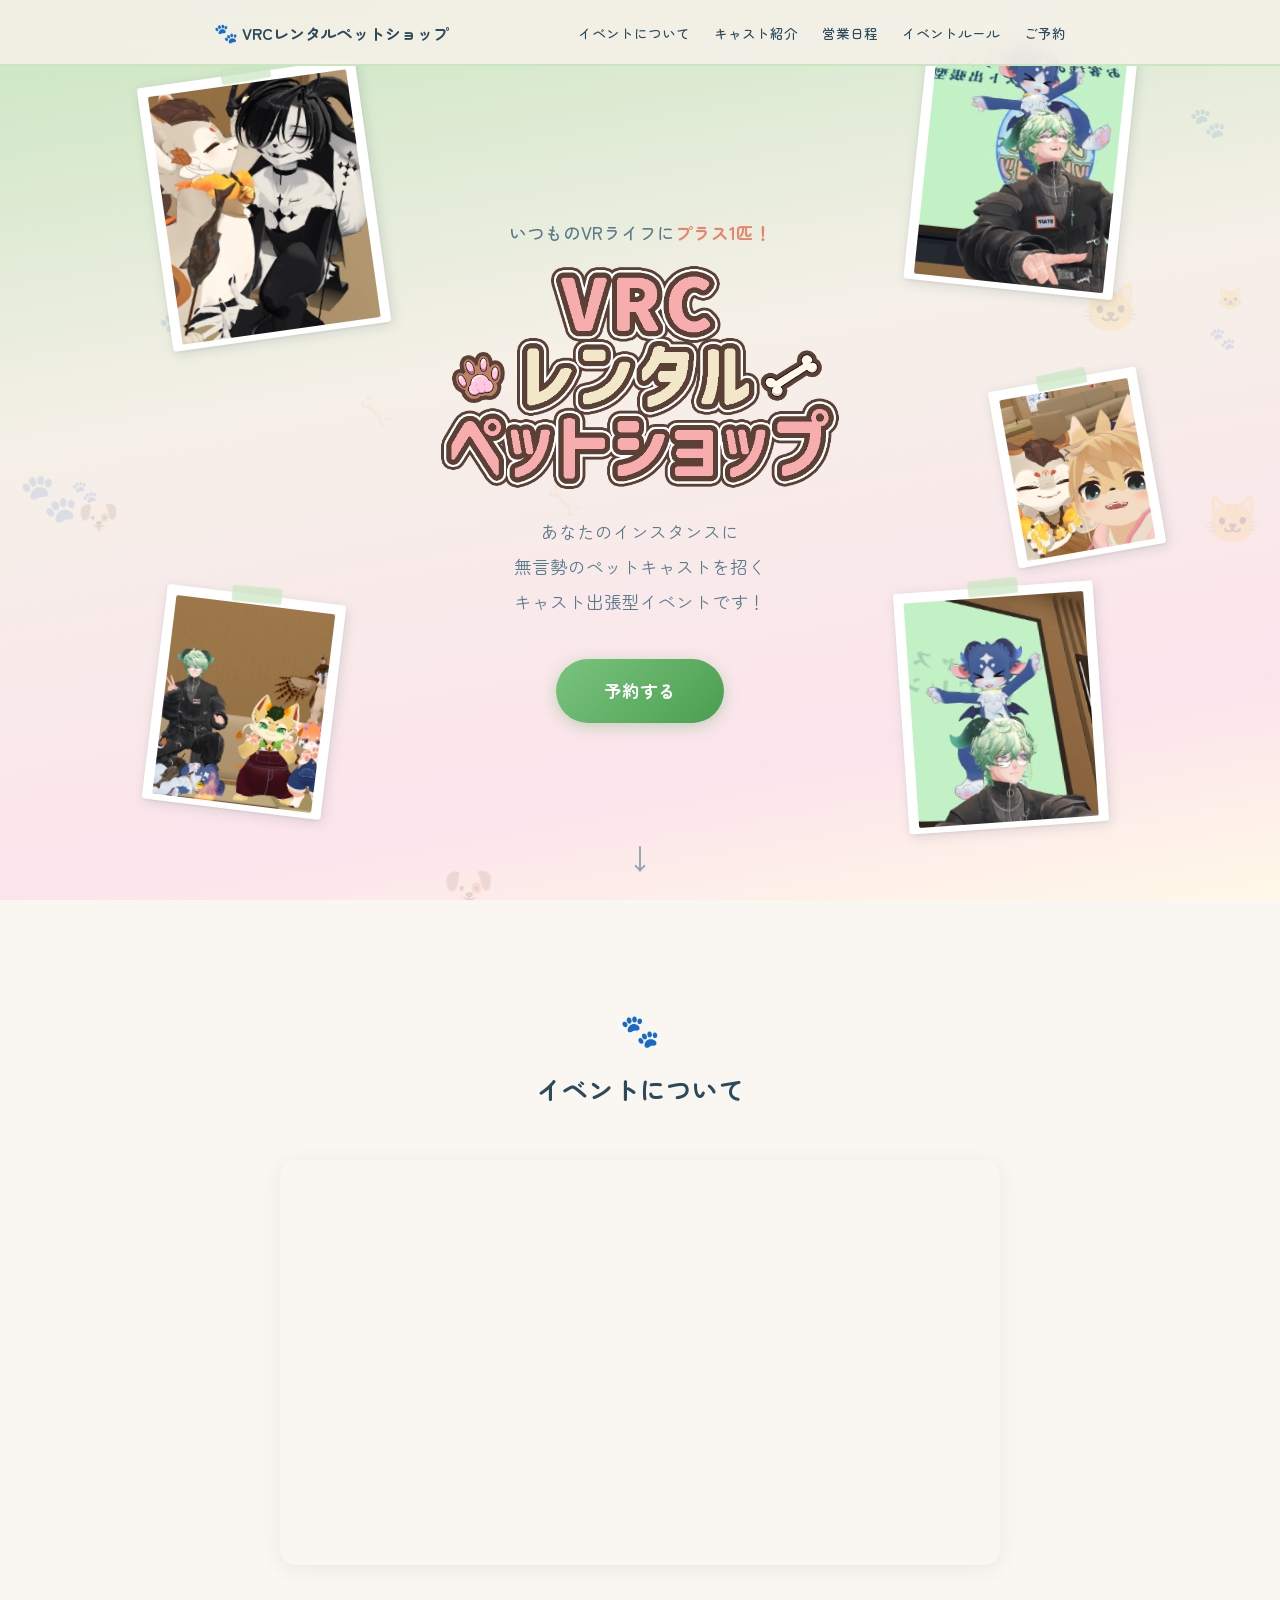
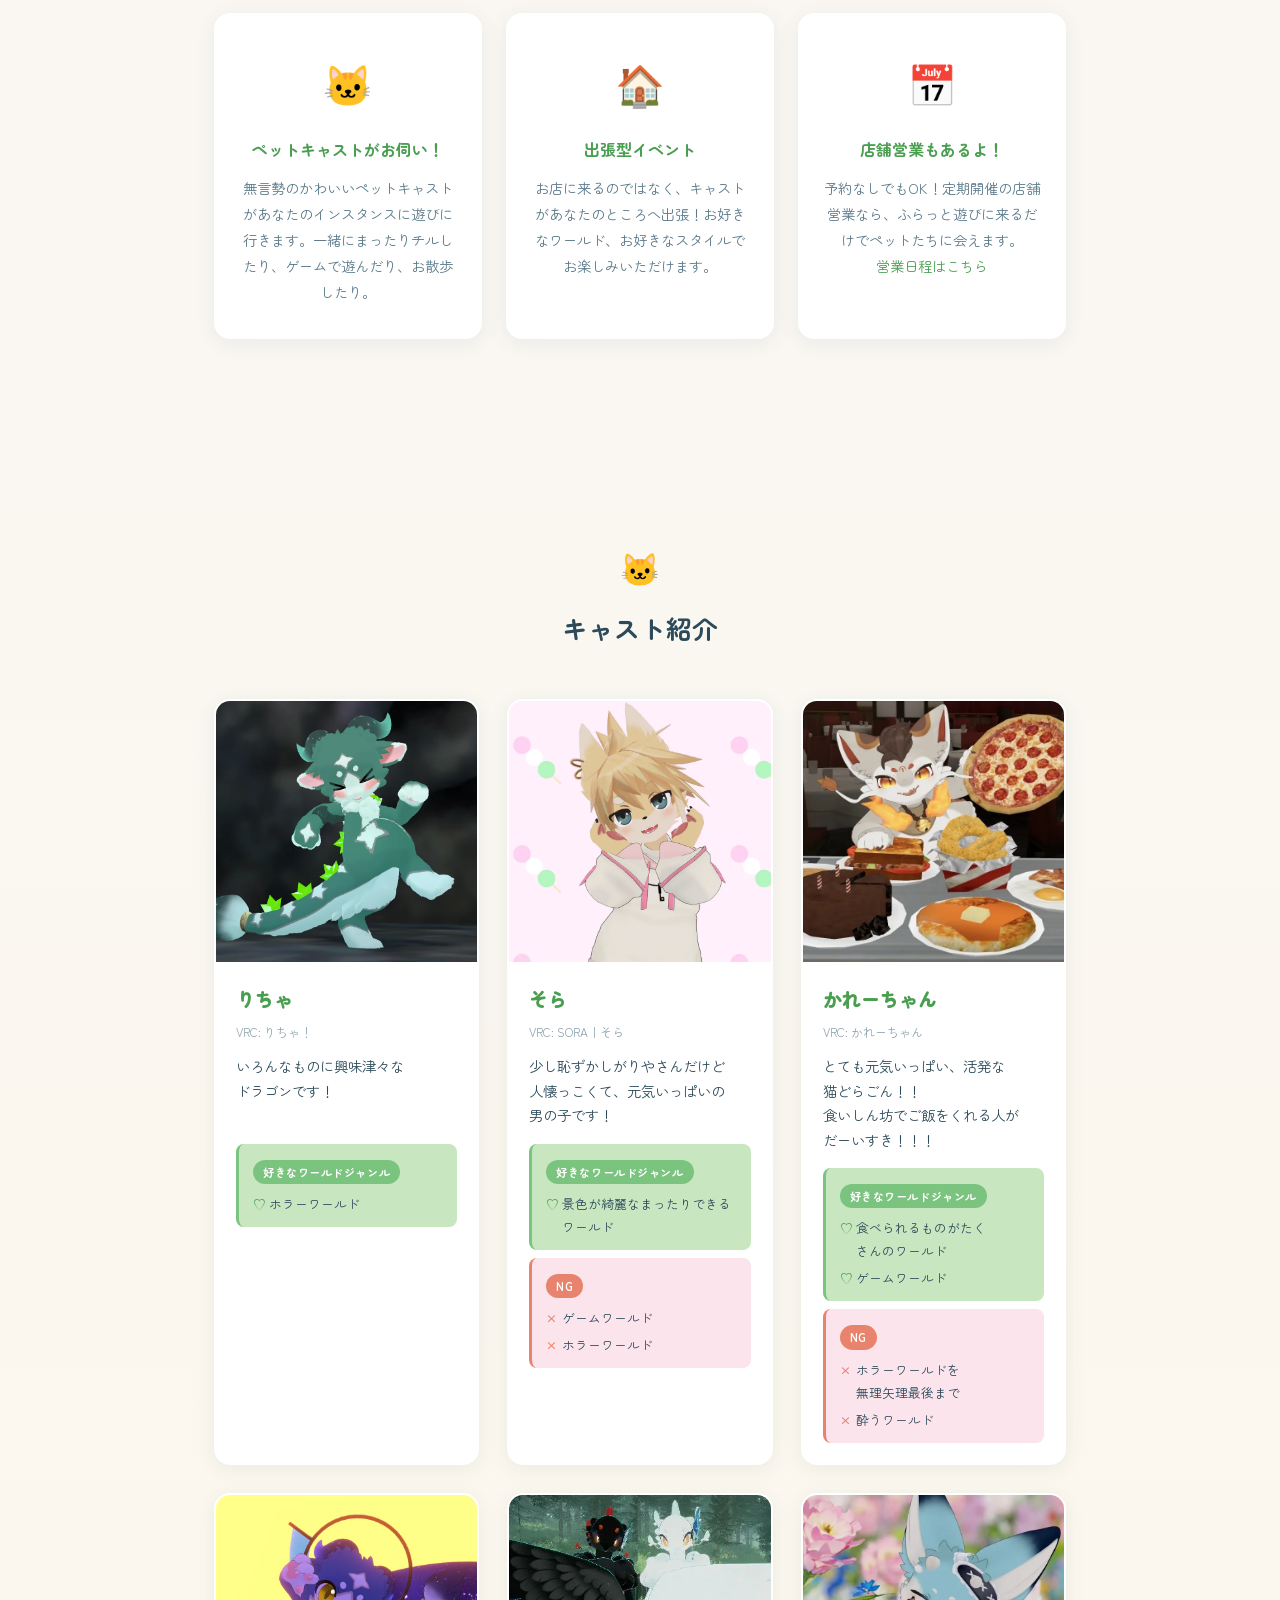
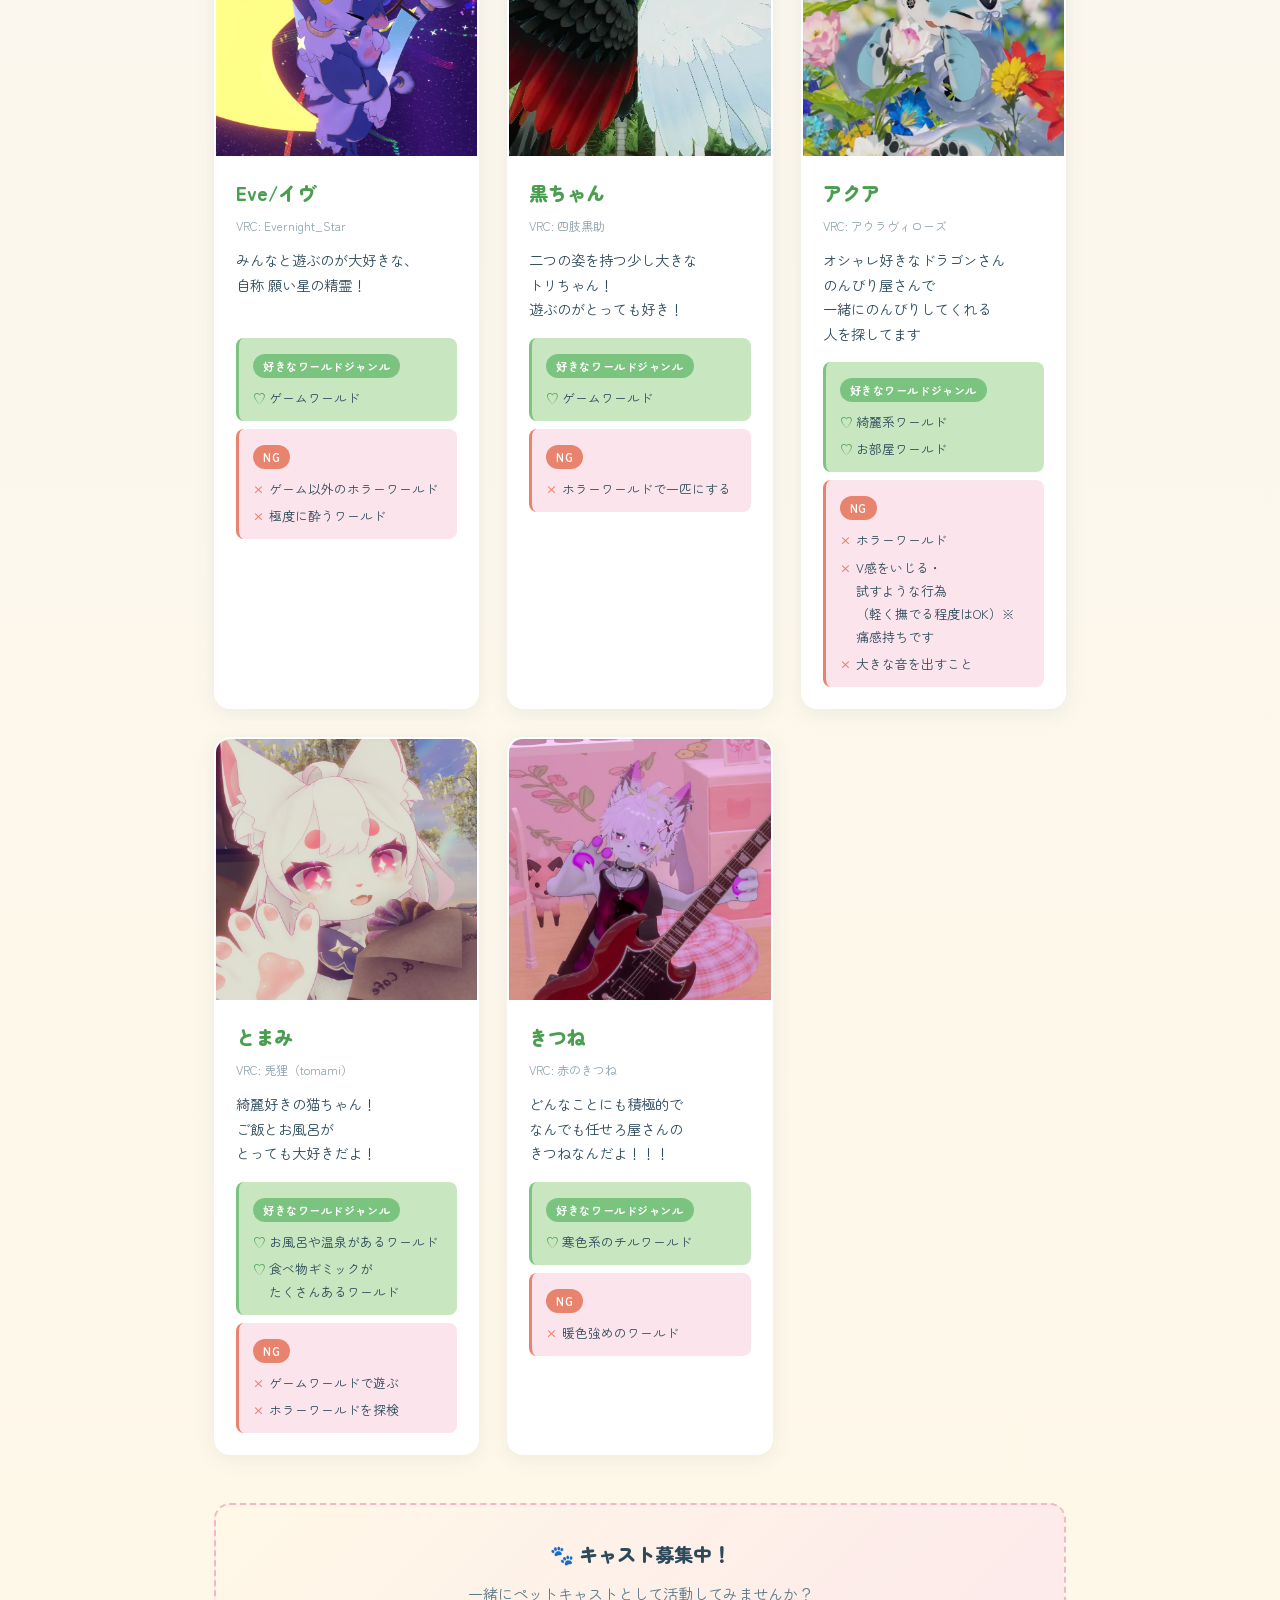
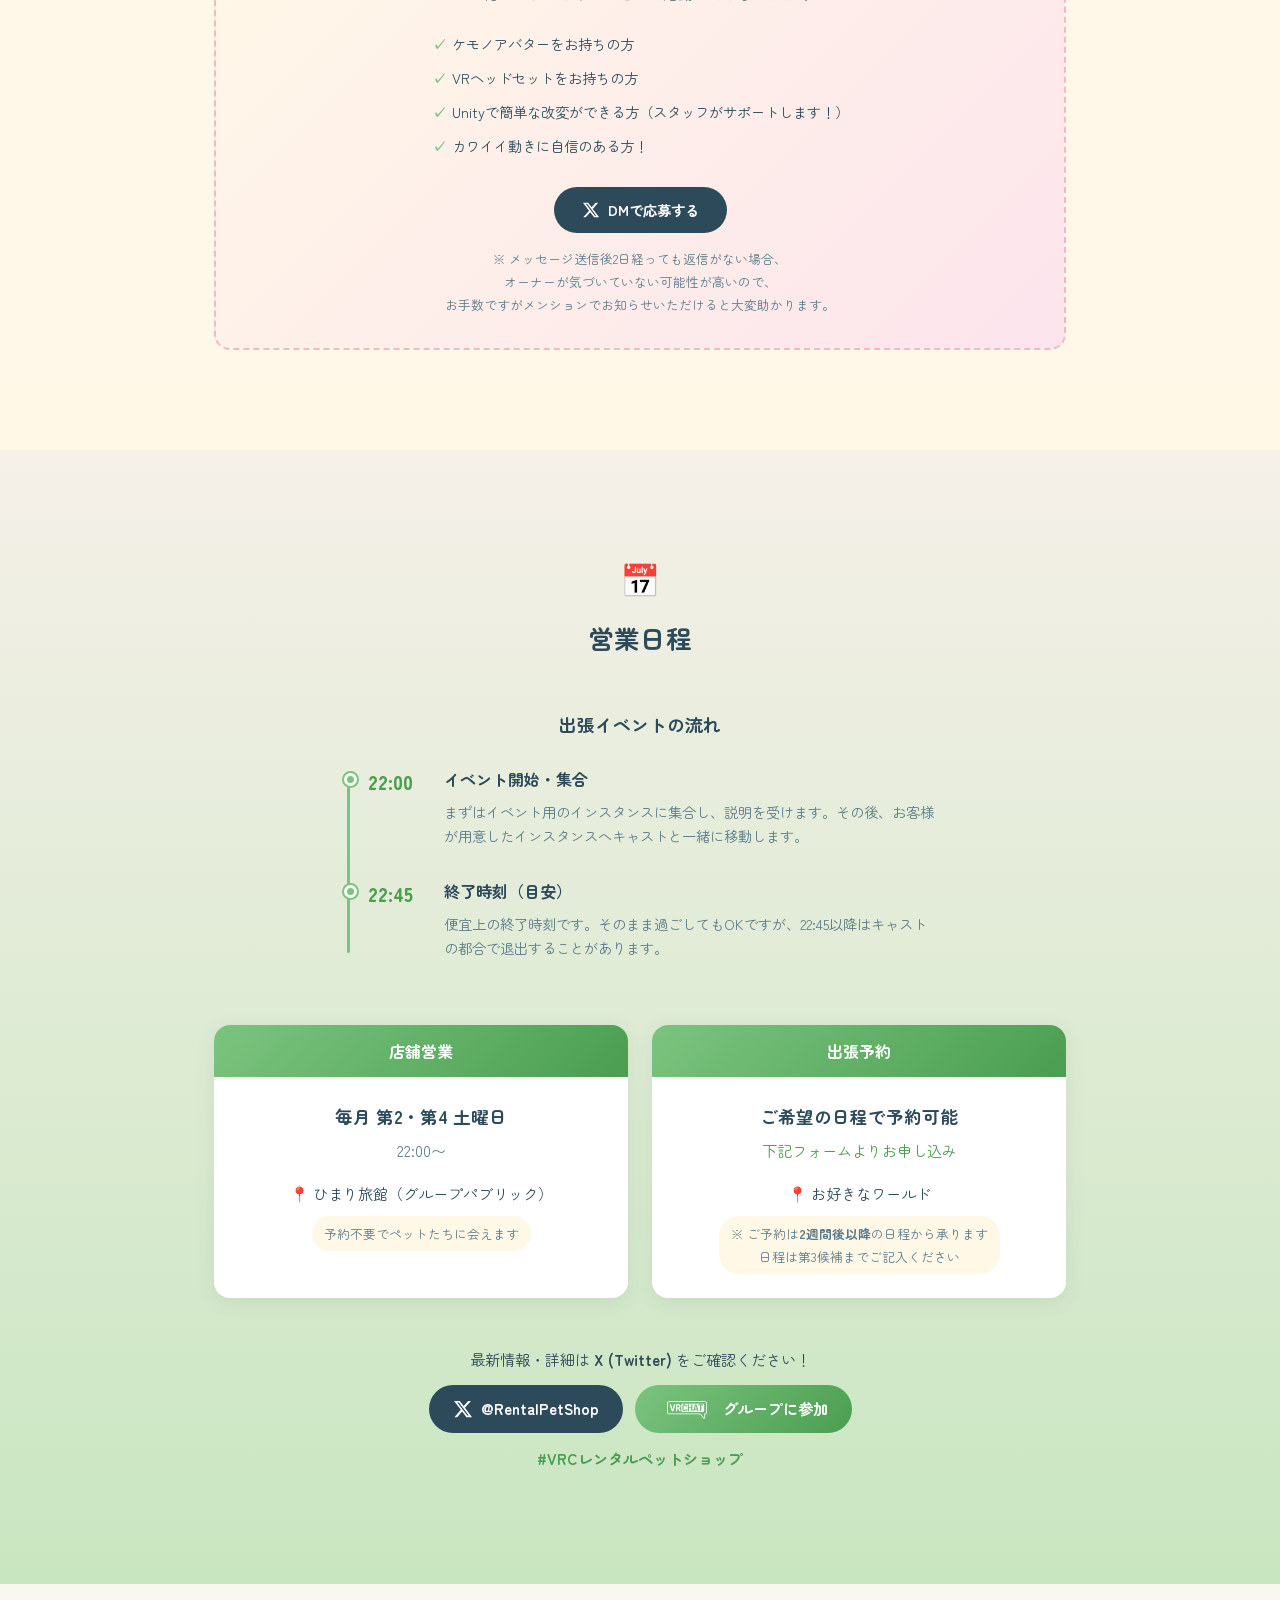
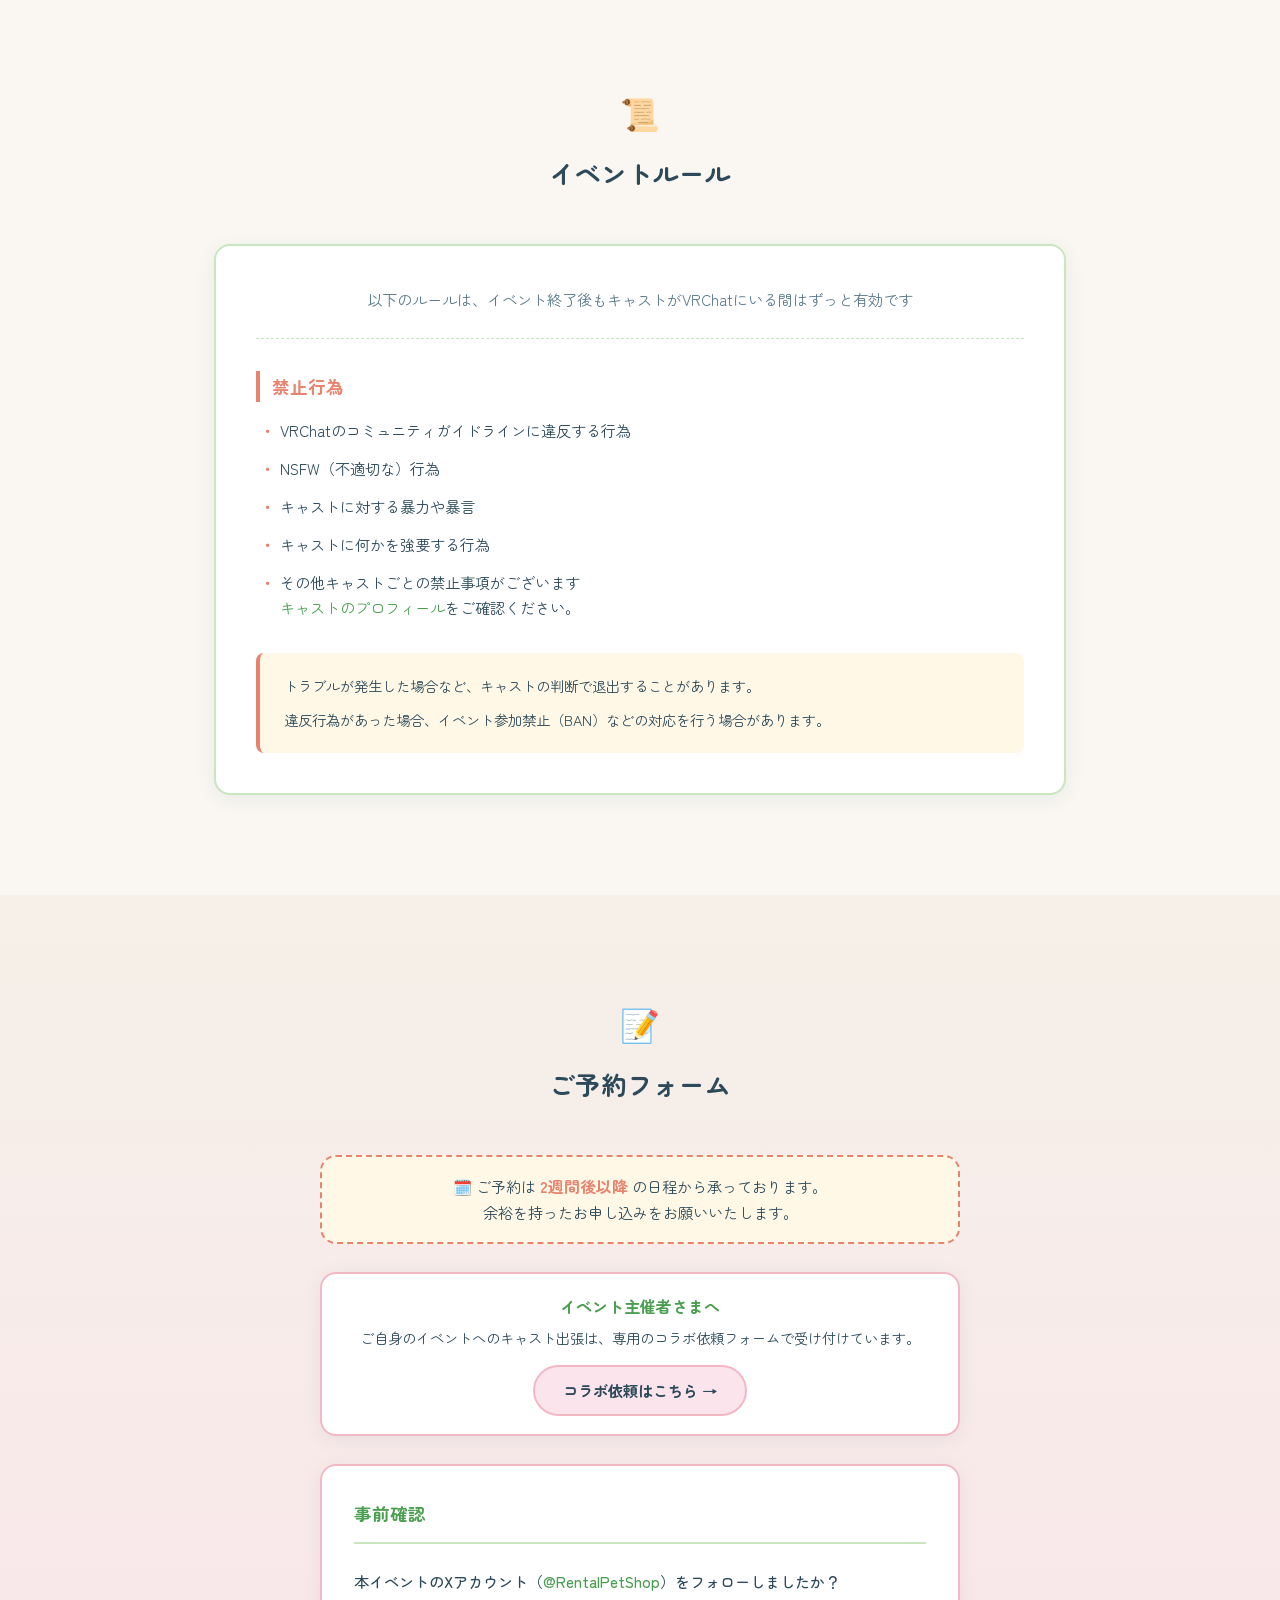
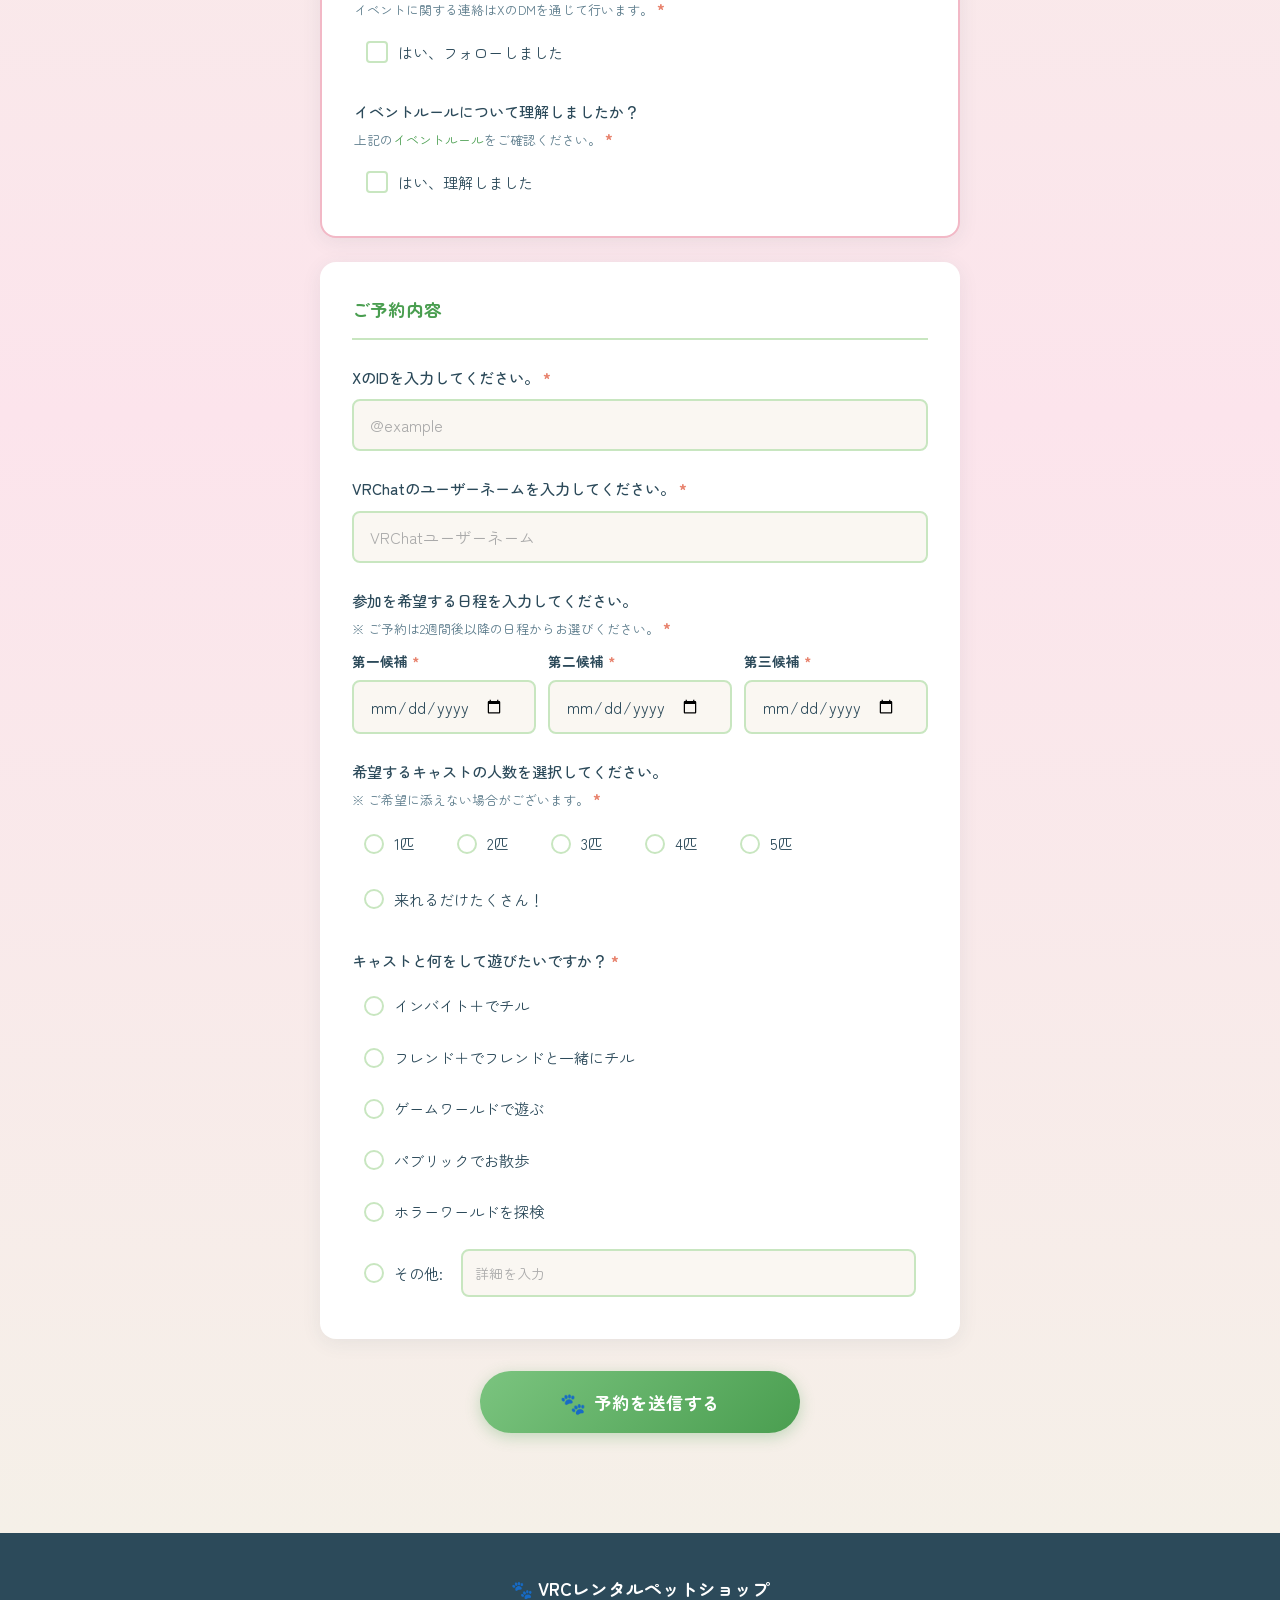
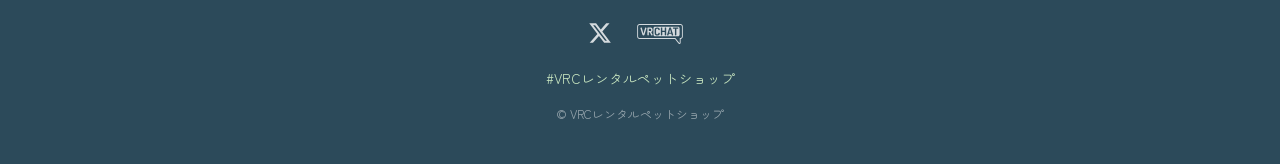
==== commit 361cf047: "fix: rewrite collab notice on top page (no emoji, phrase-level wrapping) Co-Authored-By: Claude Fabl" ====
--- a/index.html
+++ b/index.html
@@ -25,7 +25,7 @@
   <link href="https://fonts.googleapis.com/css2?family=Zen+Maru+Gothic:wght@400;500;700;900&display=swap" rel="stylesheet">
   <link rel="icon" type="image/x-icon" href="images/favicon.ico">
   <link rel="apple-touch-icon" href="images/favicon.ico">
-  <link rel="stylesheet" href="style.css?v=20261017b">
+  <link rel="stylesheet" href="style.css?v=20261017c">
   <link rel="canonical" href="https://vrc-rentalpet.github.io/">
   <meta name="thumbnail" content="https://vrc-rentalpet.github.io/images/ogp.png">
   <meta name="description" content="いつものVRライフにプラス1匹！あなたのインスタンスに無言勢のペットキャストを招くキャスト出張型イベントです。VRChatの無言勢ペットキャストがあなたのインスタンスに出張訪問するイベント「VRCレンタルペットショップ」の公式サイトです。">
@@ -312,11 +312,10 @@
 
       <!-- イベント主催者向け: コラボ依頼ページへの案内 -->
       <div class="reservation__collab">
+        <p class="reservation__collab-title">イベント主催者さまへ</p>
+        <!-- 文節ごとに span で囲み、どのブラウザでも文節の途中で改行されないようにする -->
         <p class="reservation__collab-text">
-          🎪 イベント主催者さまへ<br>
-          ご自身のイベントへの<br>
-          キャスト出張のご依頼は<br>
-          専用フォームで受け付けています
+          <span class="u-phrase">ご自身のイベントへの</span><span class="u-phrase">キャスト出張は、</span><span class="u-phrase">専用のコラボ依頼フォームで</span><span class="u-phrase">受け付けています。</span>
         </p>
         <a href="collab.html" class="reservation__collab-btn">コラボ依頼はこちら →</a>
       </div>
@@ -519,9 +518,9 @@
   </footer>
 
   <!-- ?v= はキャッシュ対策。JS/データ更新時は数字を上げると確実に再読込される -->
-  <script src="cast-data.js?v=20261017b"></script>
-  <script src="hero-photos.js?v=20261017b"></script>
-  <script src="common.js?v=20261017b"></script>
-  <script src="script.js?v=20261017b"></script>
+  <script src="cast-data.js?v=20261017c"></script>
+  <script src="hero-photos.js?v=20261017c"></script>
+  <script src="common.js?v=20261017c"></script>
+  <script src="script.js?v=20261017c"></script>
 </body>
 </html>
--- a/style.css
+++ b/style.css
@@ -1105,12 +1105,23 @@
   text-align: center;
 }
 
+.reservation__collab-title {
+  font-size: 1rem;
+  font-weight: 700;
+  color: var(--color-green-dark);
+  margin-bottom: 6px;
+}
+
 .reservation__collab-text {
   font-size: 0.9rem;
   line-height: 1.7;
   color: var(--color-text);
-  margin-bottom: 12px;
-  word-break: auto-phrase;
+  margin-bottom: 14px;
+}
+
+/* 文節のかたまり: この中では改行せず、かたまりの境目でだけ折り返す */
+.u-phrase {
+  display: inline-block;
 }
 
 .reservation__collab-btn {
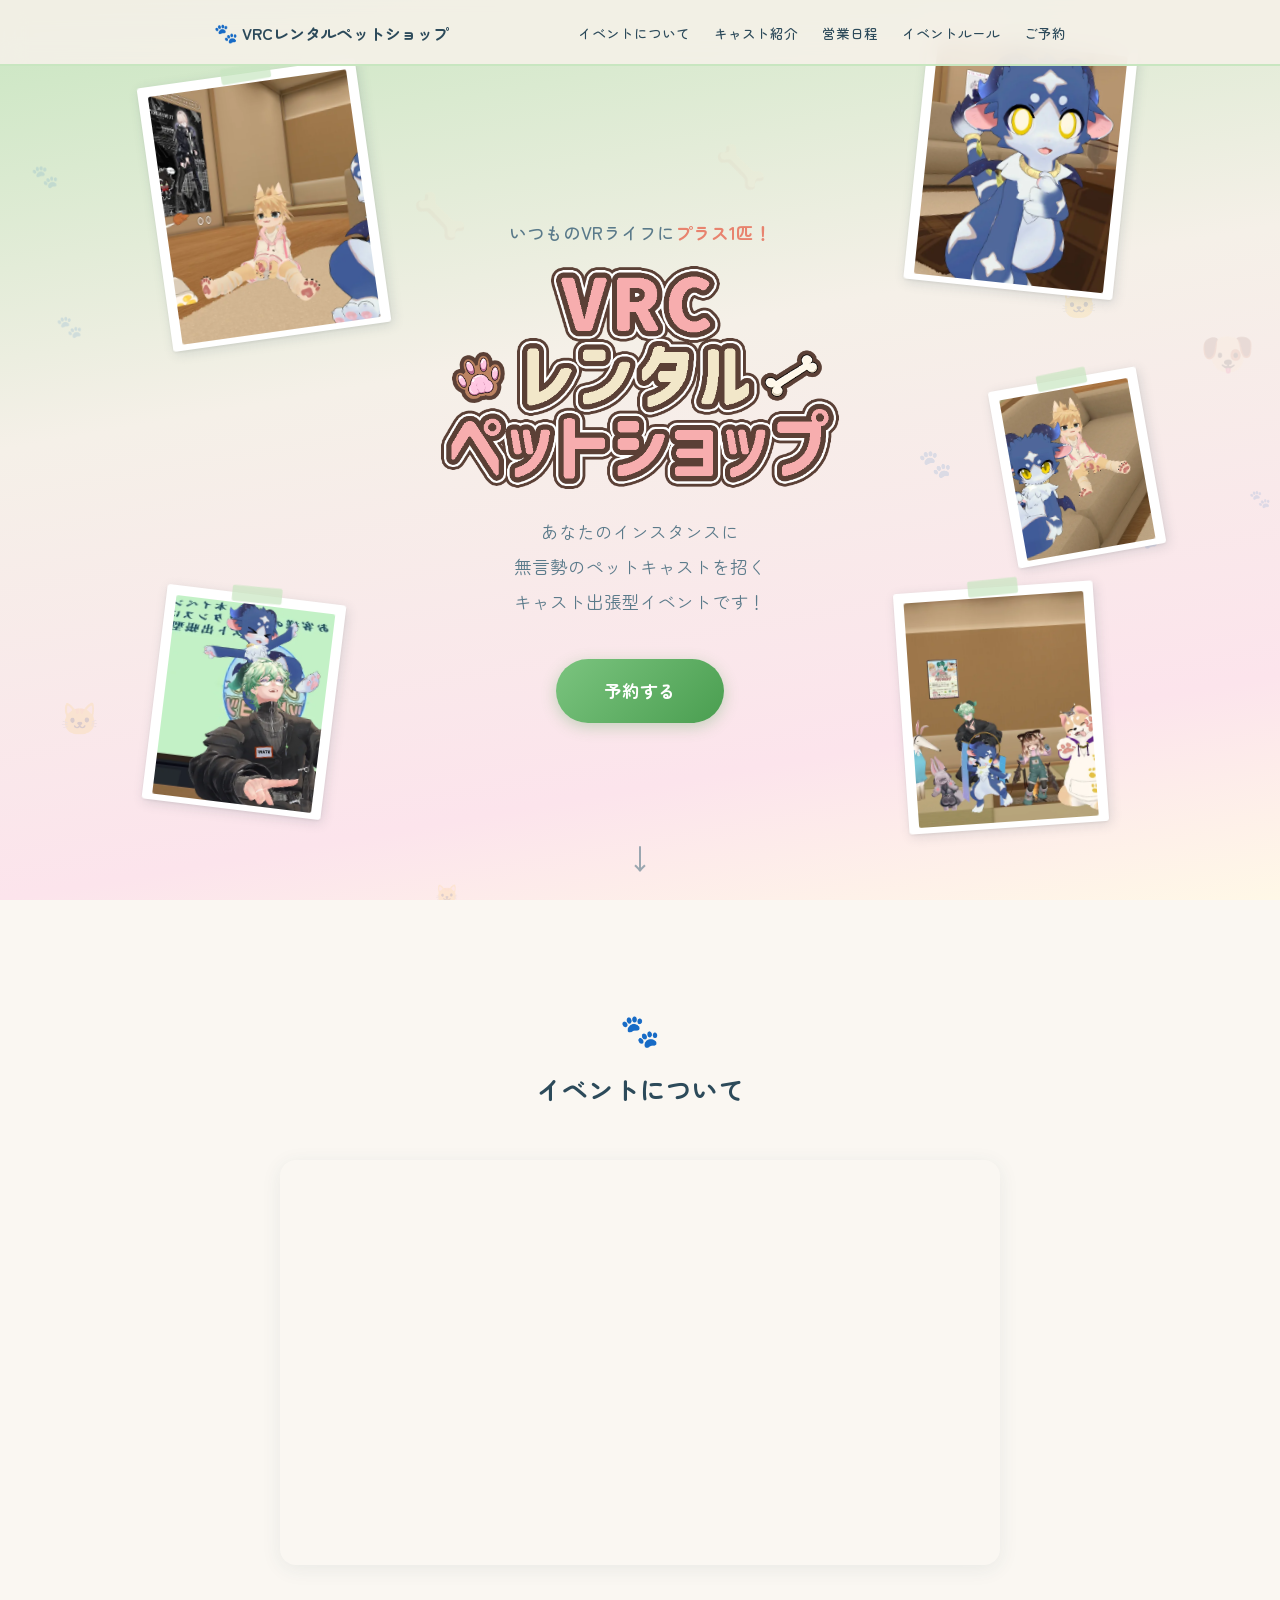
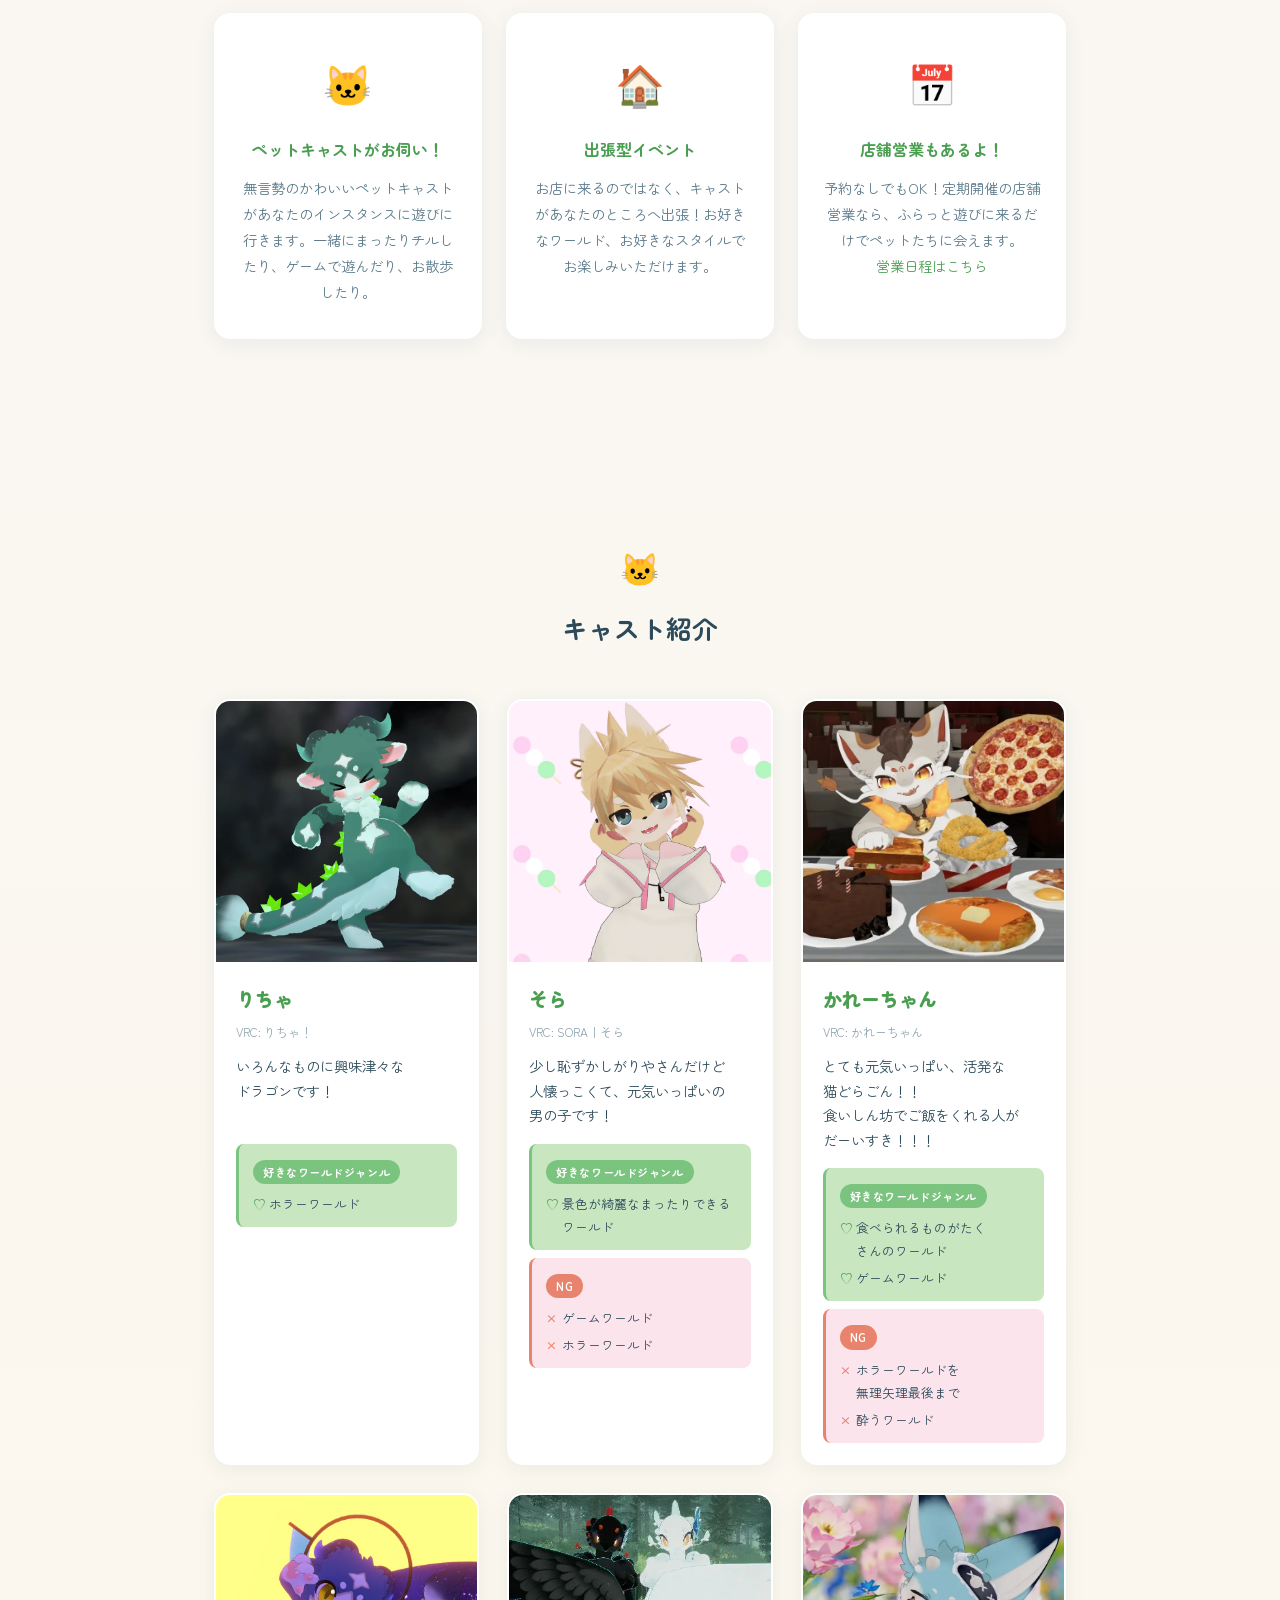
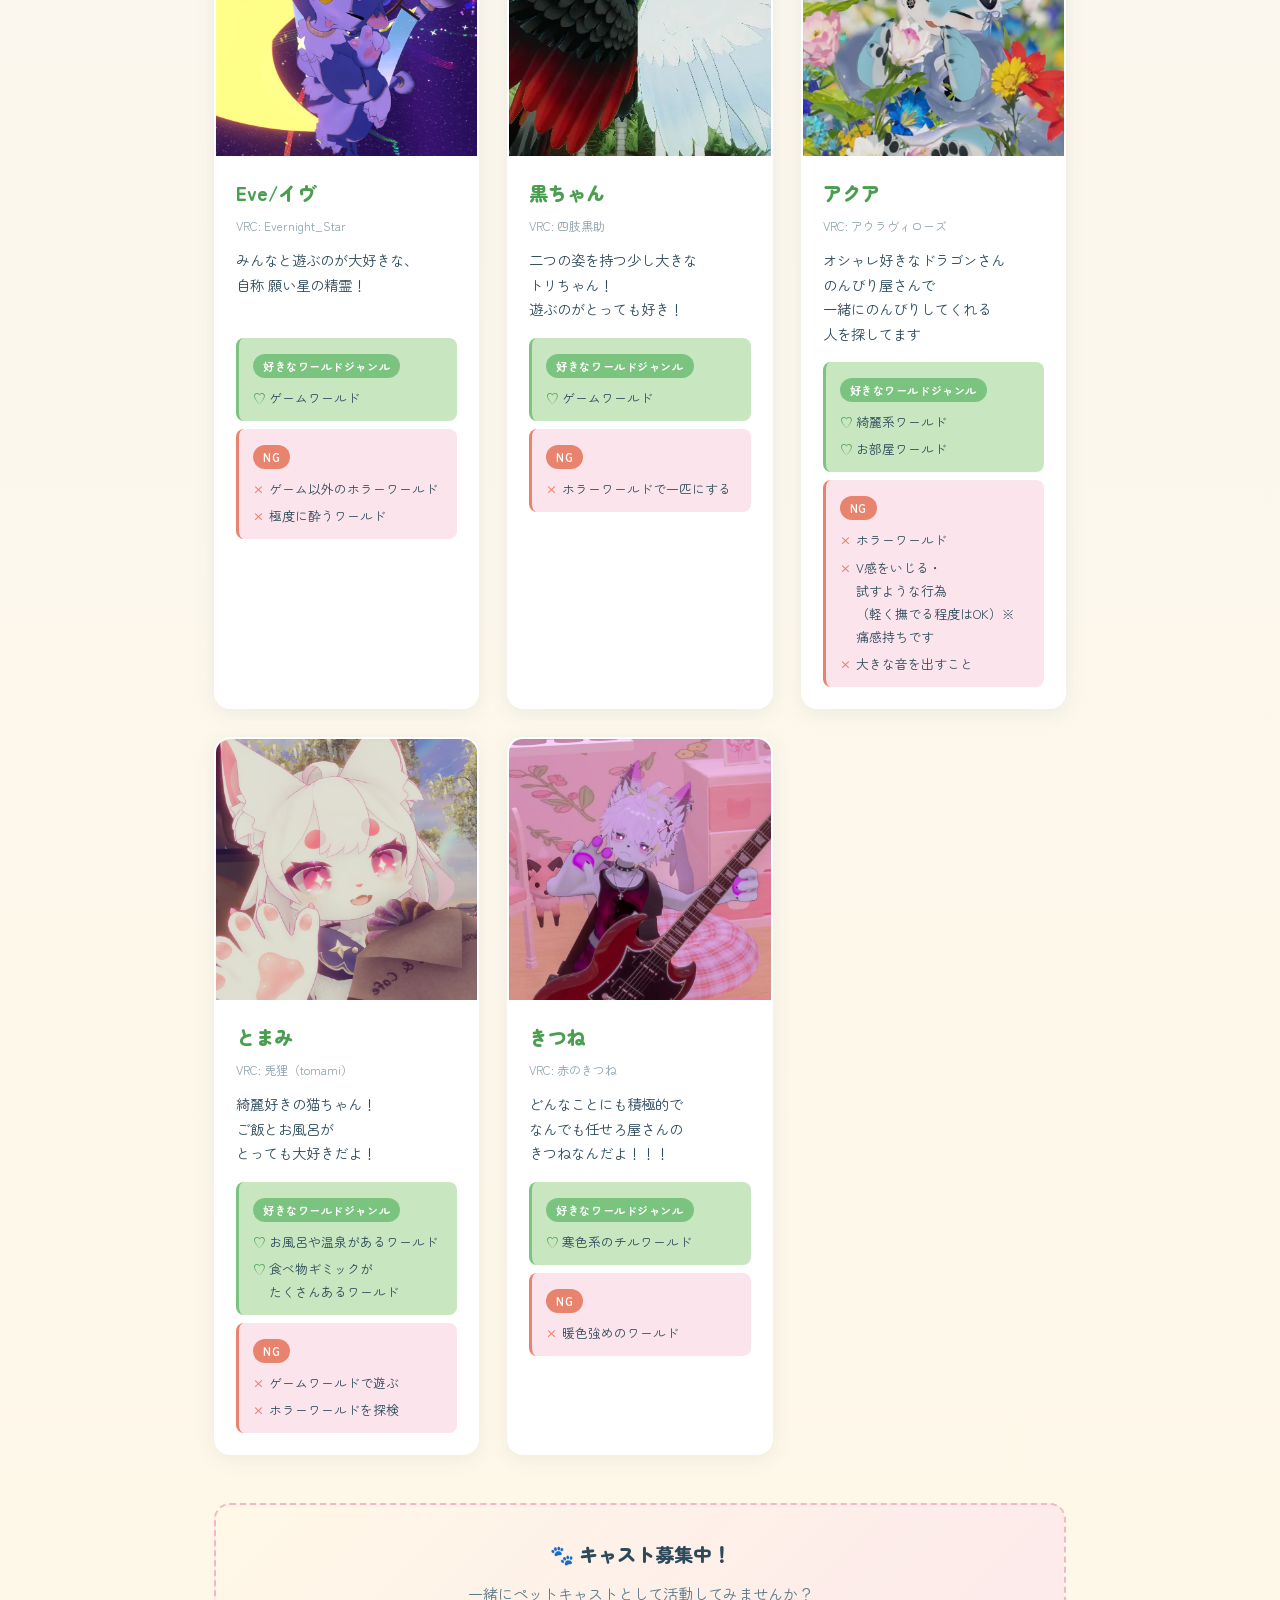
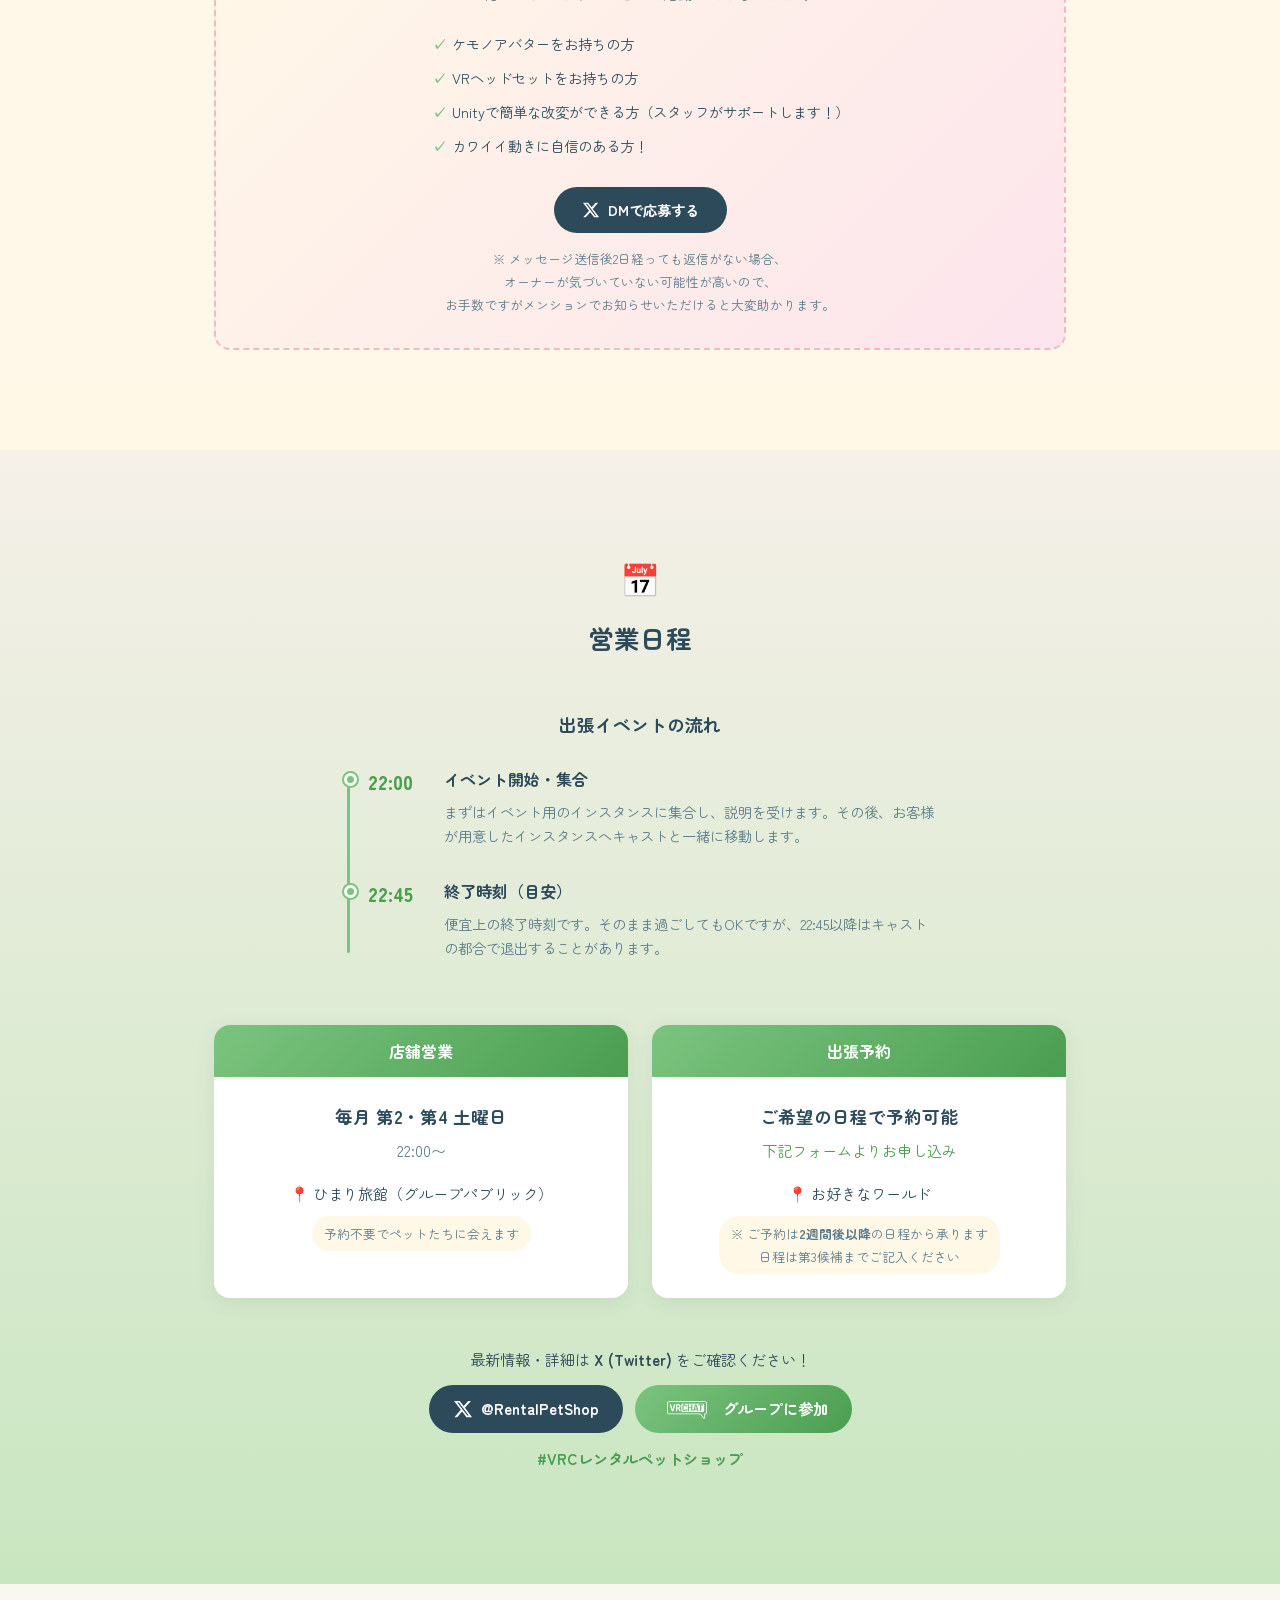
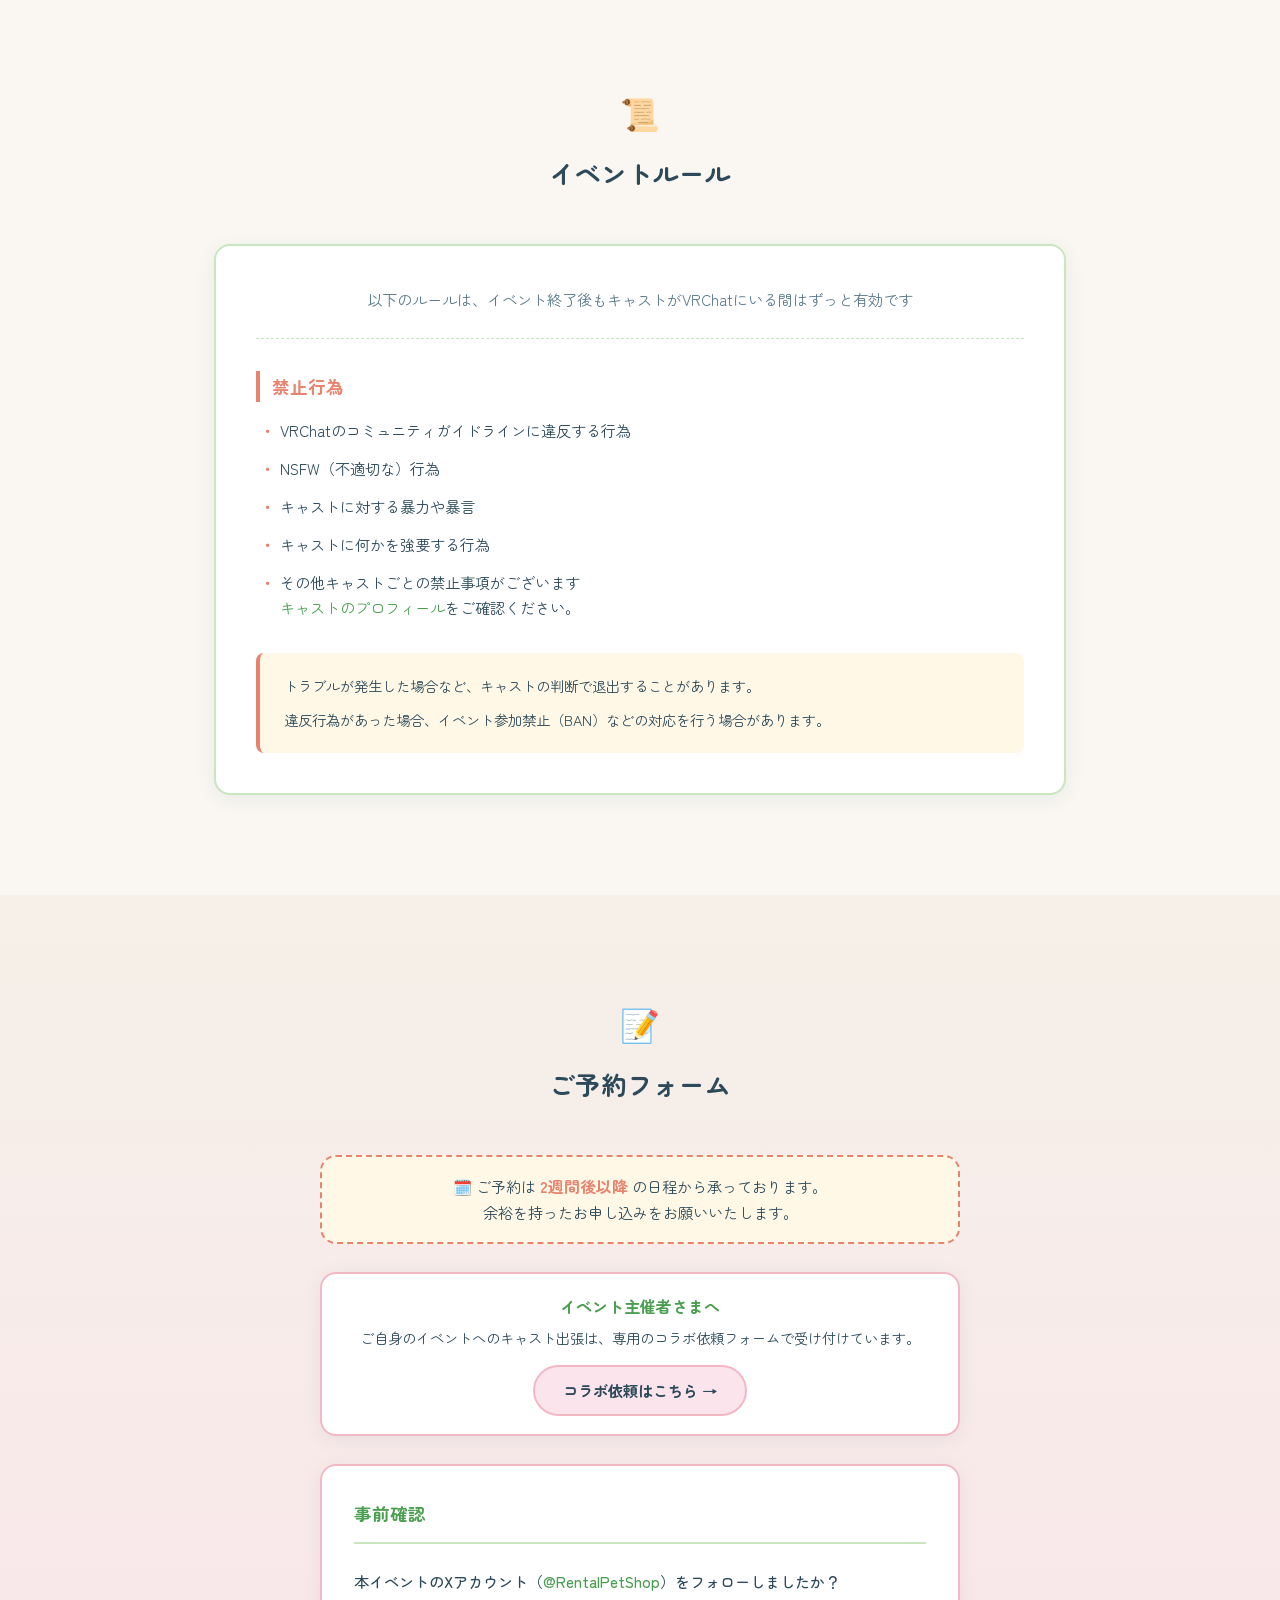
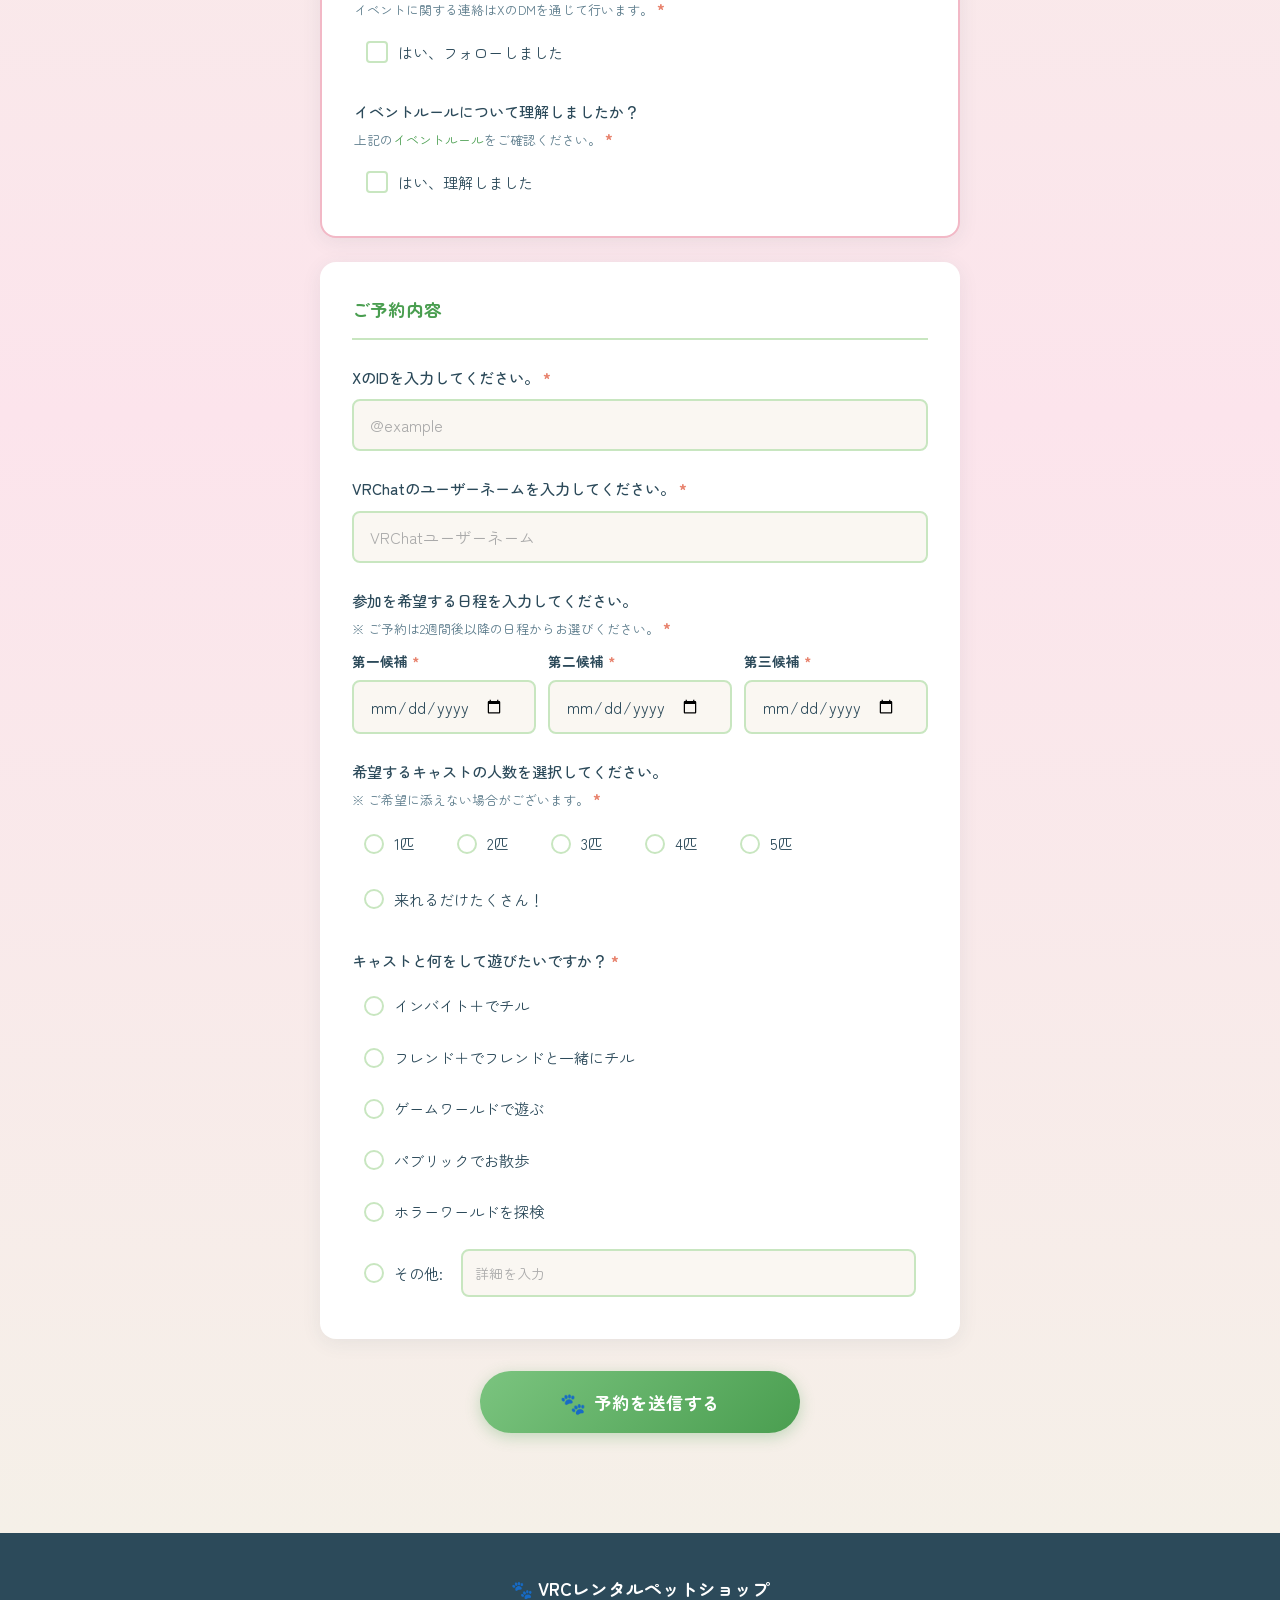
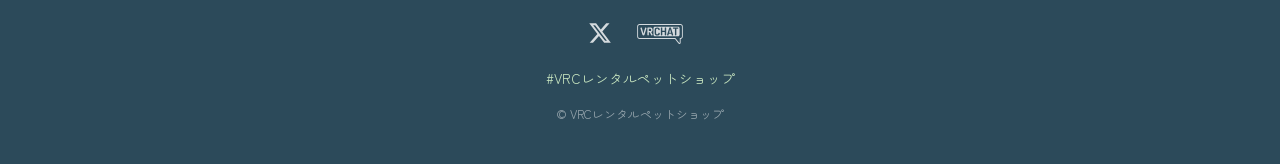
==== commit ccbc6358: "feat: collab form requires dates 2+ weeks ahead and a cast count - Same 14-day minimum lead time as " ====
--- a/index.html
+++ b/index.html
@@ -25,7 +25,7 @@
   <link href="https://fonts.googleapis.com/css2?family=Zen+Maru+Gothic:wght@400;500;700;900&display=swap" rel="stylesheet">
   <link rel="icon" type="image/x-icon" href="images/favicon.ico">
   <link rel="apple-touch-icon" href="images/favicon.ico">
-  <link rel="stylesheet" href="style.css?v=20261017c">
+  <link rel="stylesheet" href="style.css?v=20261026c">
   <link rel="canonical" href="https://vrc-rentalpet.github.io/">
   <meta name="thumbnail" content="https://vrc-rentalpet.github.io/images/ogp.png">
   <meta name="description" content="いつものVRライフにプラス1匹！あなたのインスタンスに無言勢のペットキャストを招くキャスト出張型イベントです。VRChatの無言勢ペットキャストがあなたのインスタンスに出張訪問するイベント「VRCレンタルペットショップ」の公式サイトです。">
@@ -518,9 +518,9 @@
   </footer>
 
   <!-- ?v= はキャッシュ対策。JS/データ更新時は数字を上げると確実に再読込される -->
-  <script src="cast-data.js?v=20261017c"></script>
-  <script src="hero-photos.js?v=20261017c"></script>
-  <script src="common.js?v=20261017c"></script>
-  <script src="script.js?v=20261017c"></script>
+  <script src="cast-data.js?v=20261026c"></script>
+  <script src="hero-photos.js?v=20261026c"></script>
+  <script src="common.js?v=20261026c"></script>
+  <script src="script.js?v=20261026c"></script>
 </body>
 </html>
--- a/style.css
+++ b/style.css
@@ -1211,6 +1211,7 @@
    （キャストカードの説明文と同じ指定。未対応ブラウザは通常の折り返し） */
 .reservation__lead-notice,
 .form__label,
+.form__date-error,
 .form__checkbox-label,
 .form__success h3,
 .form__success p {
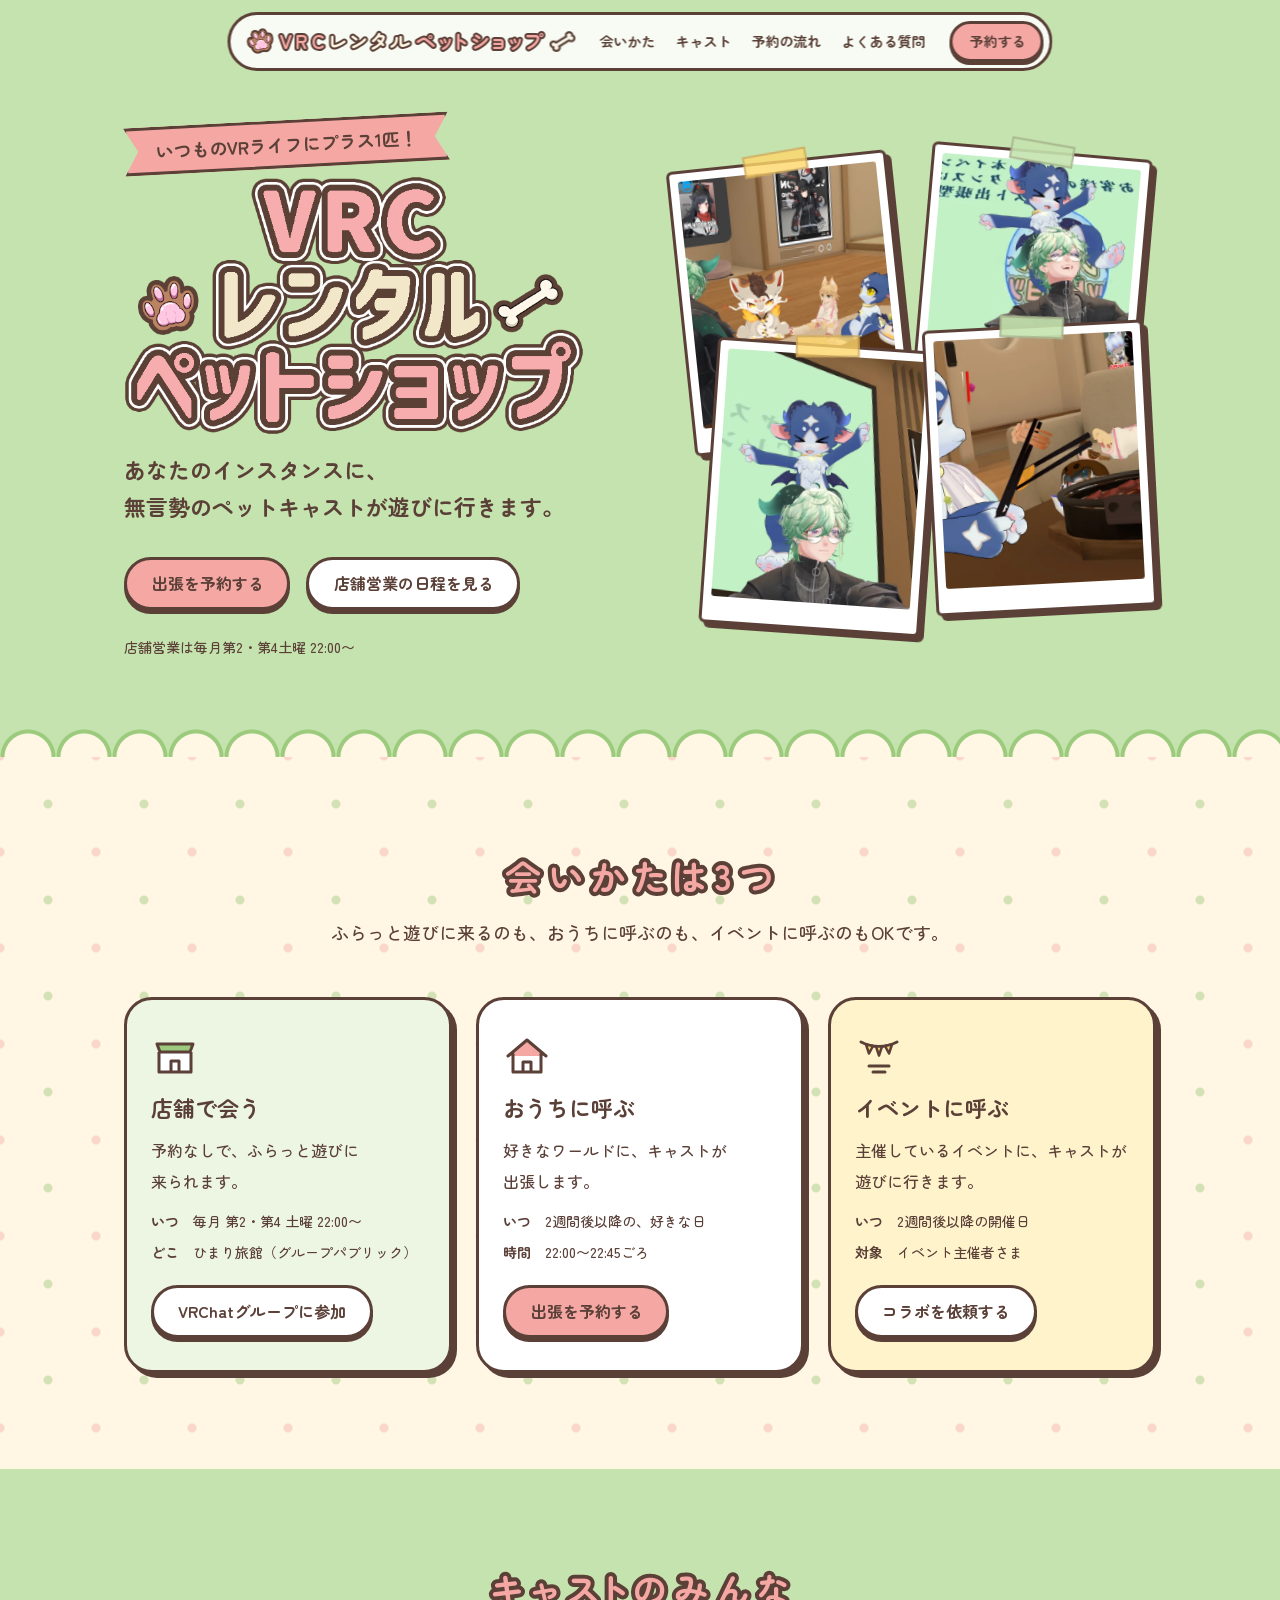
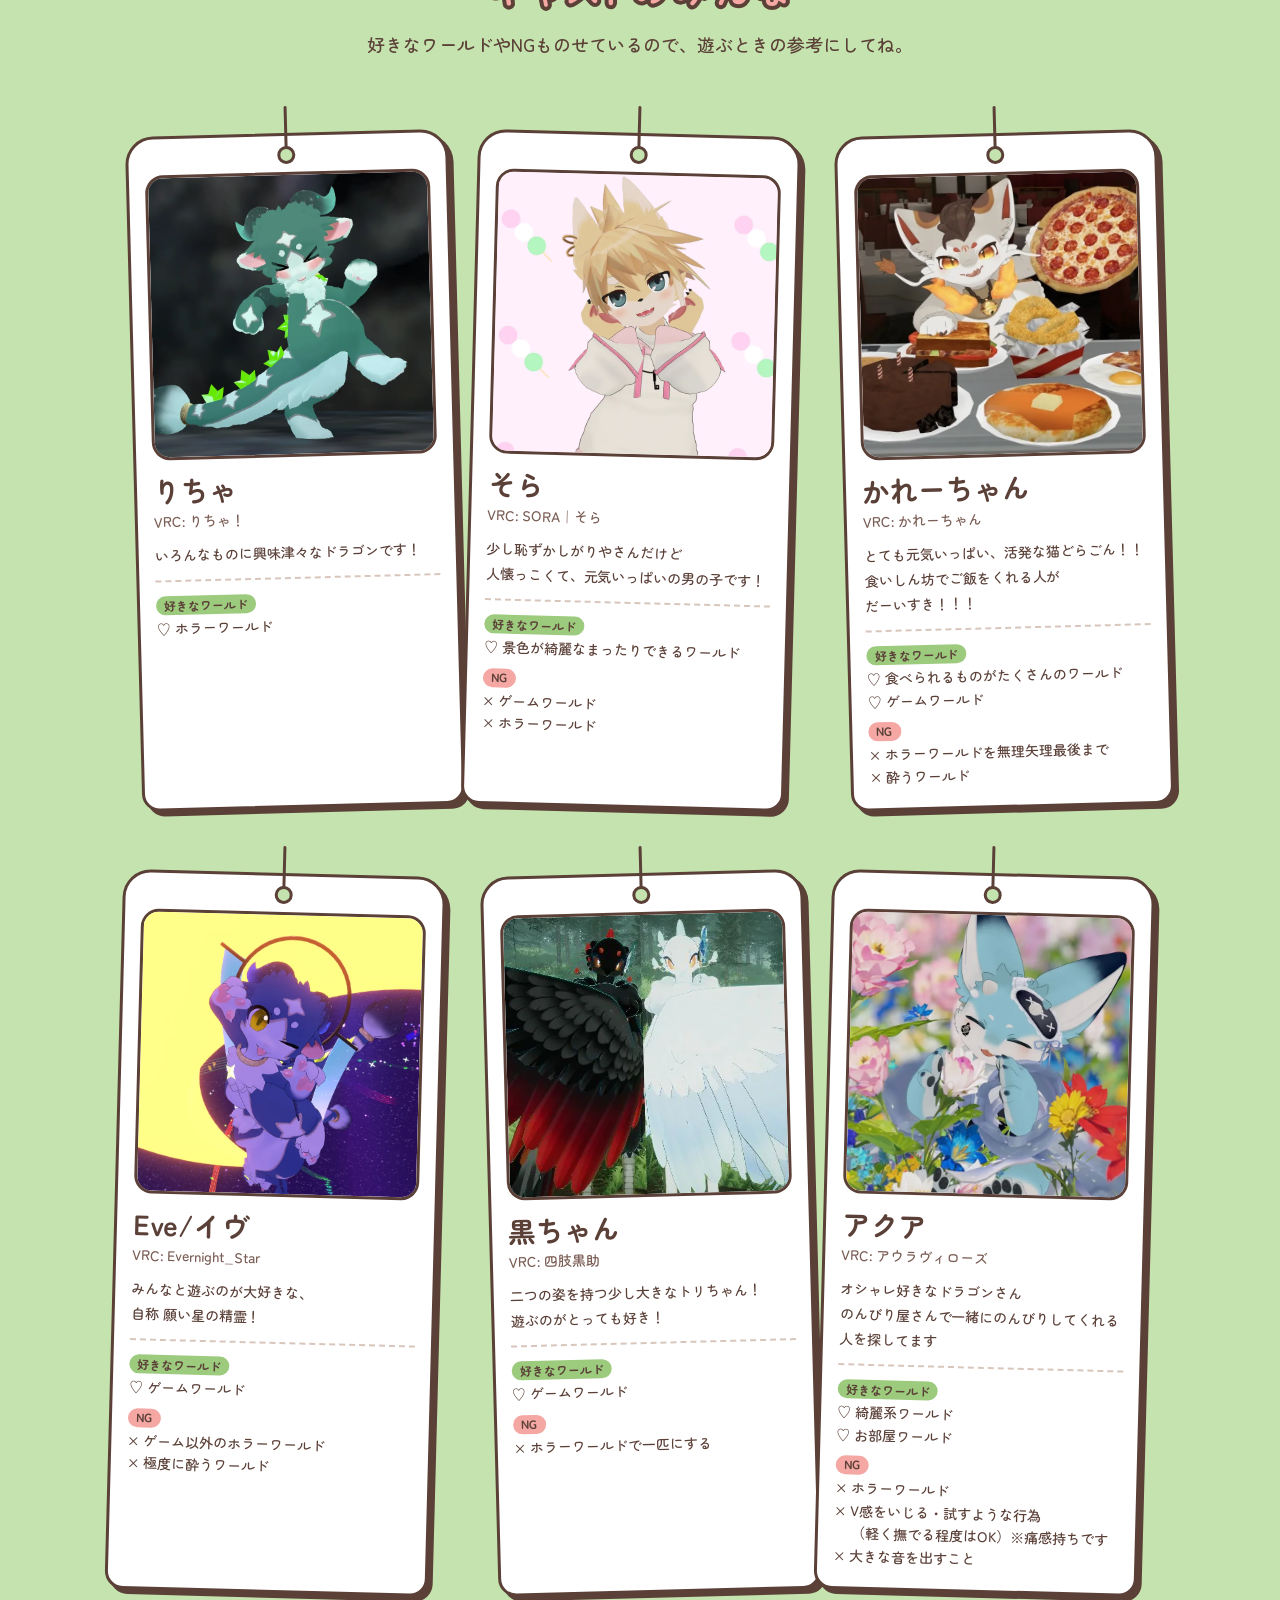
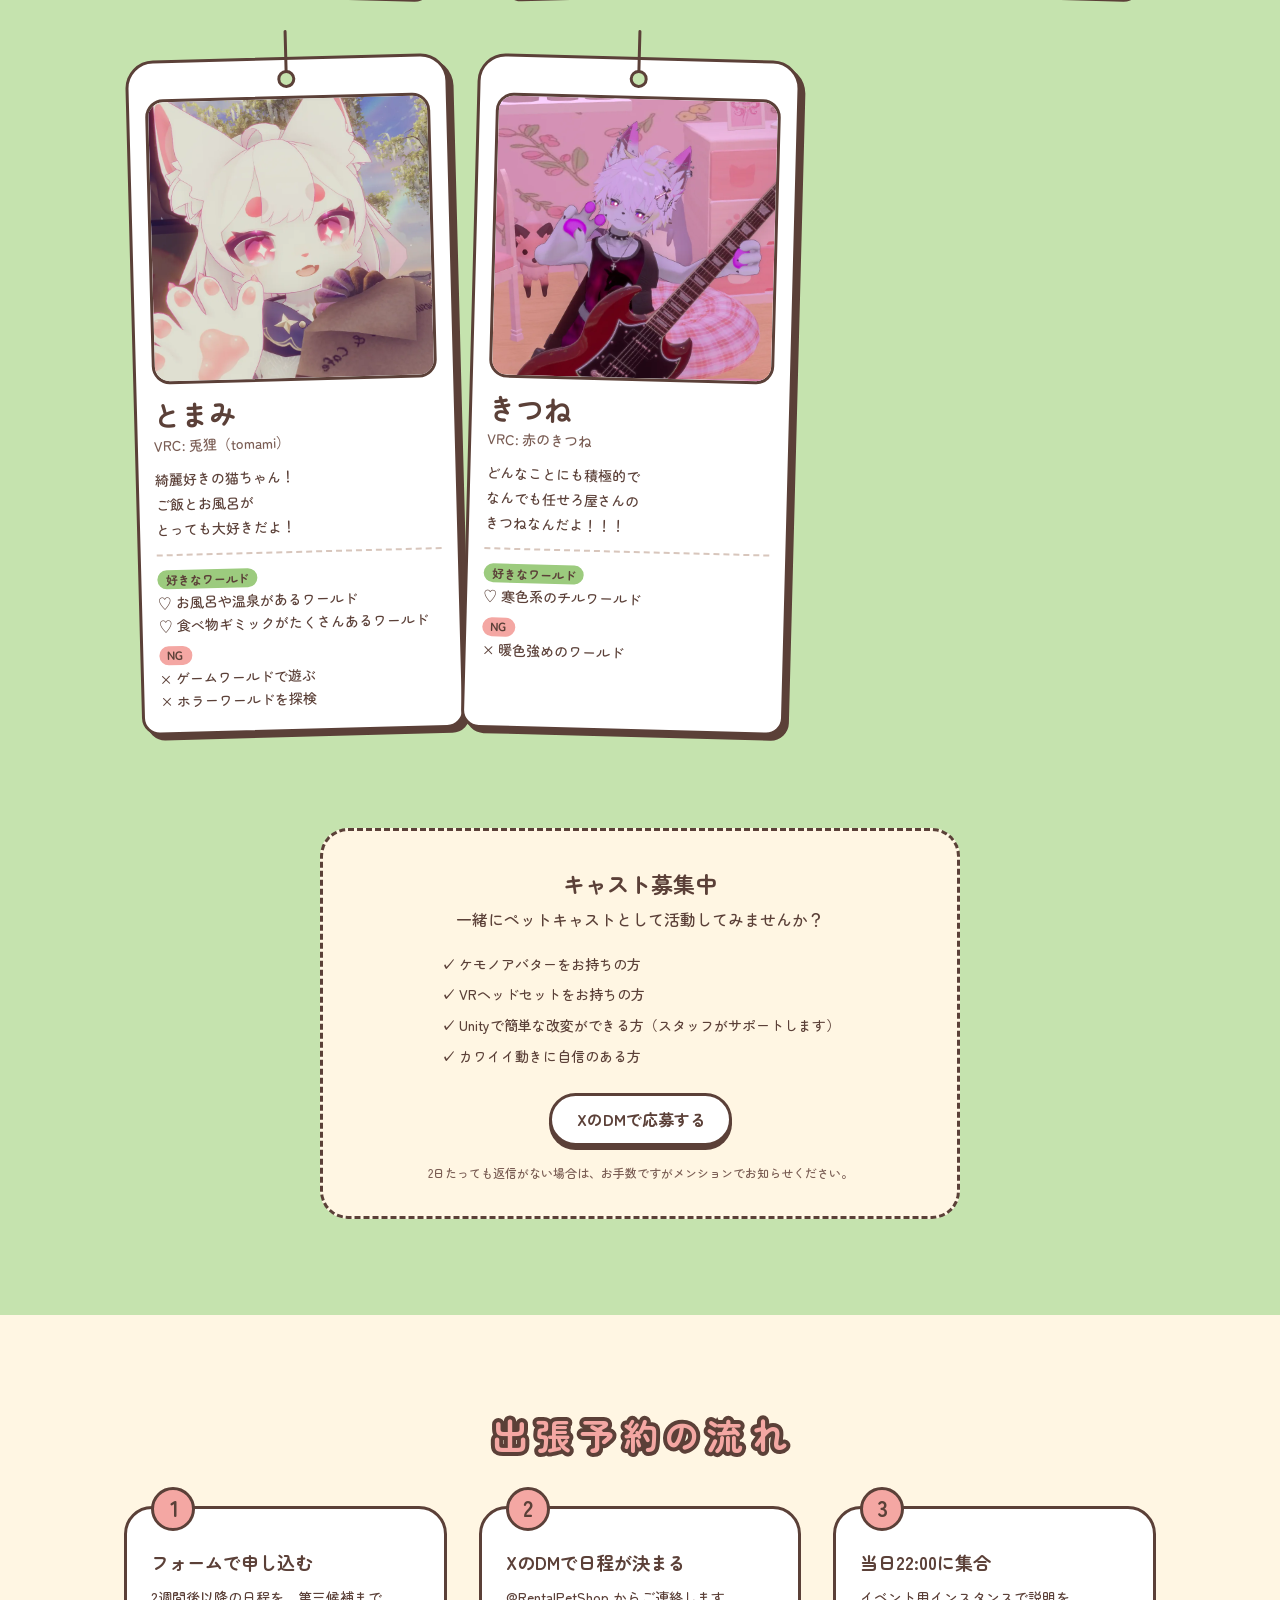
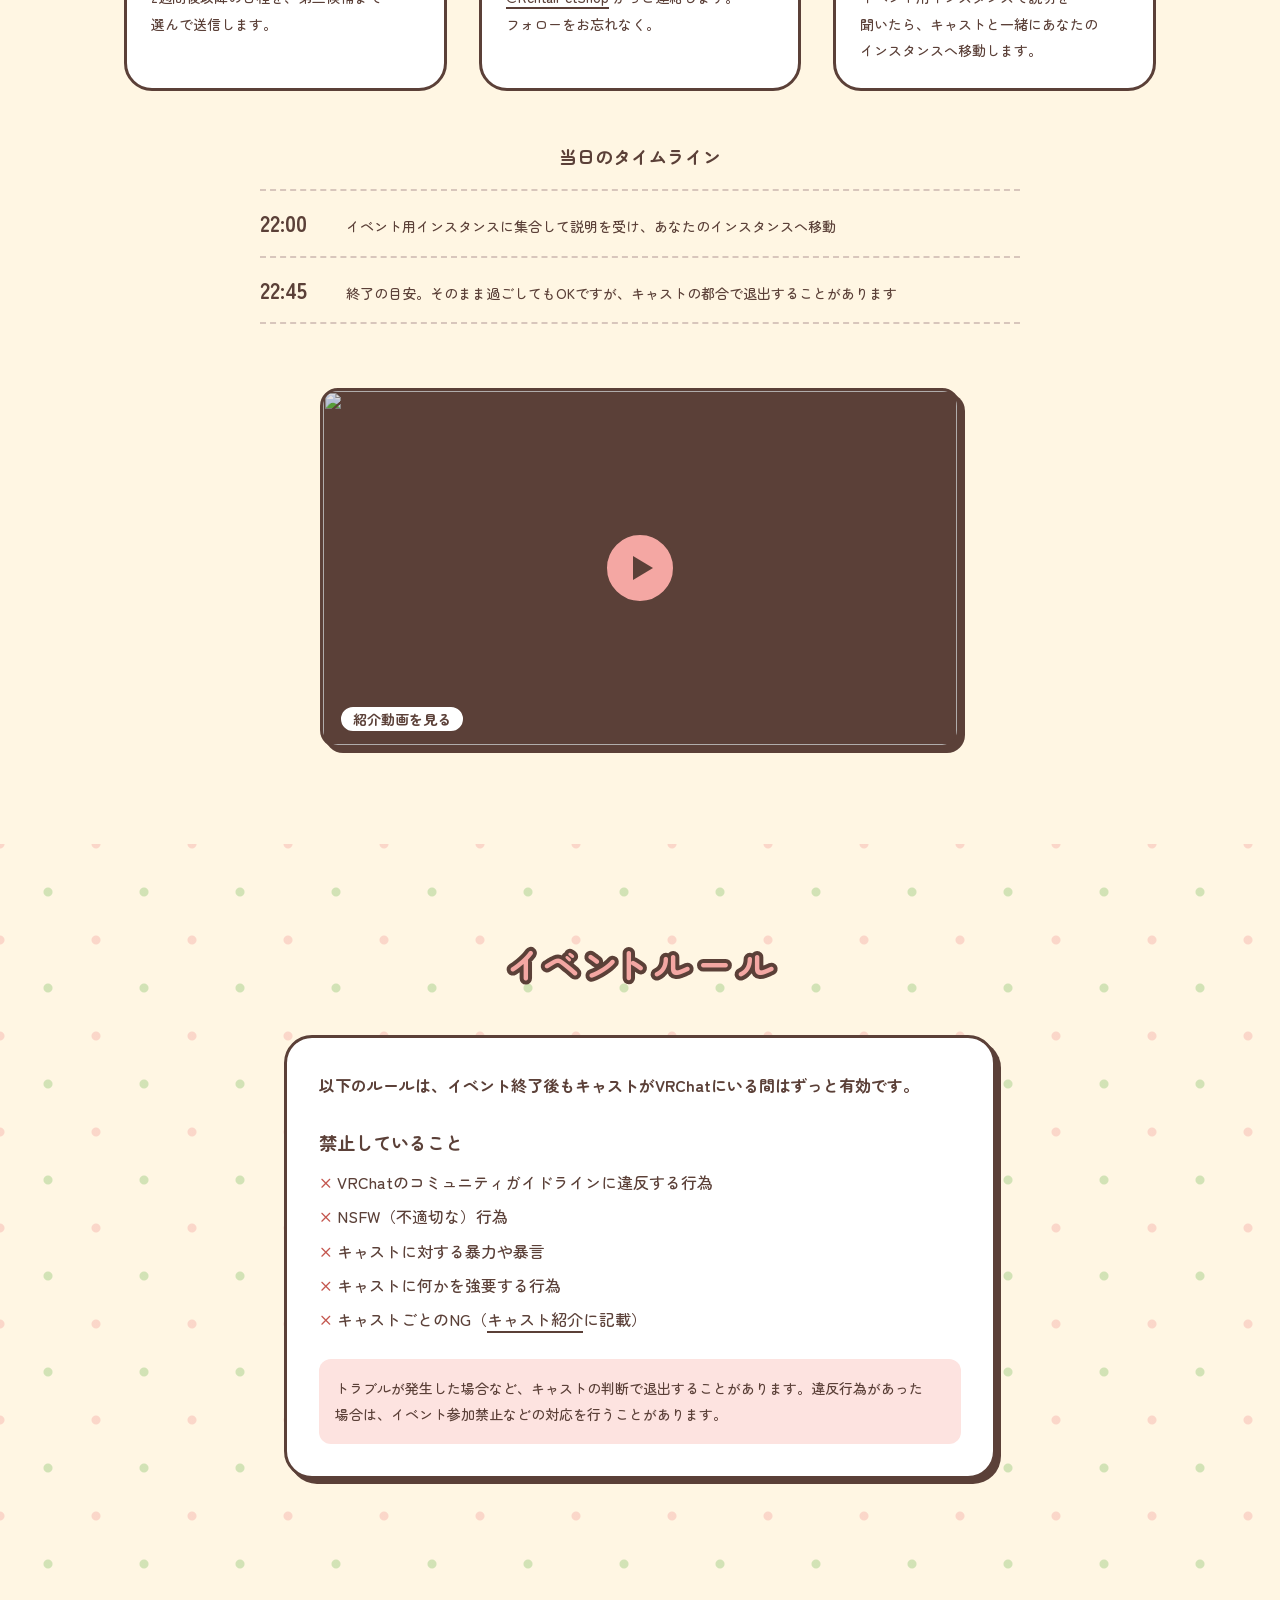
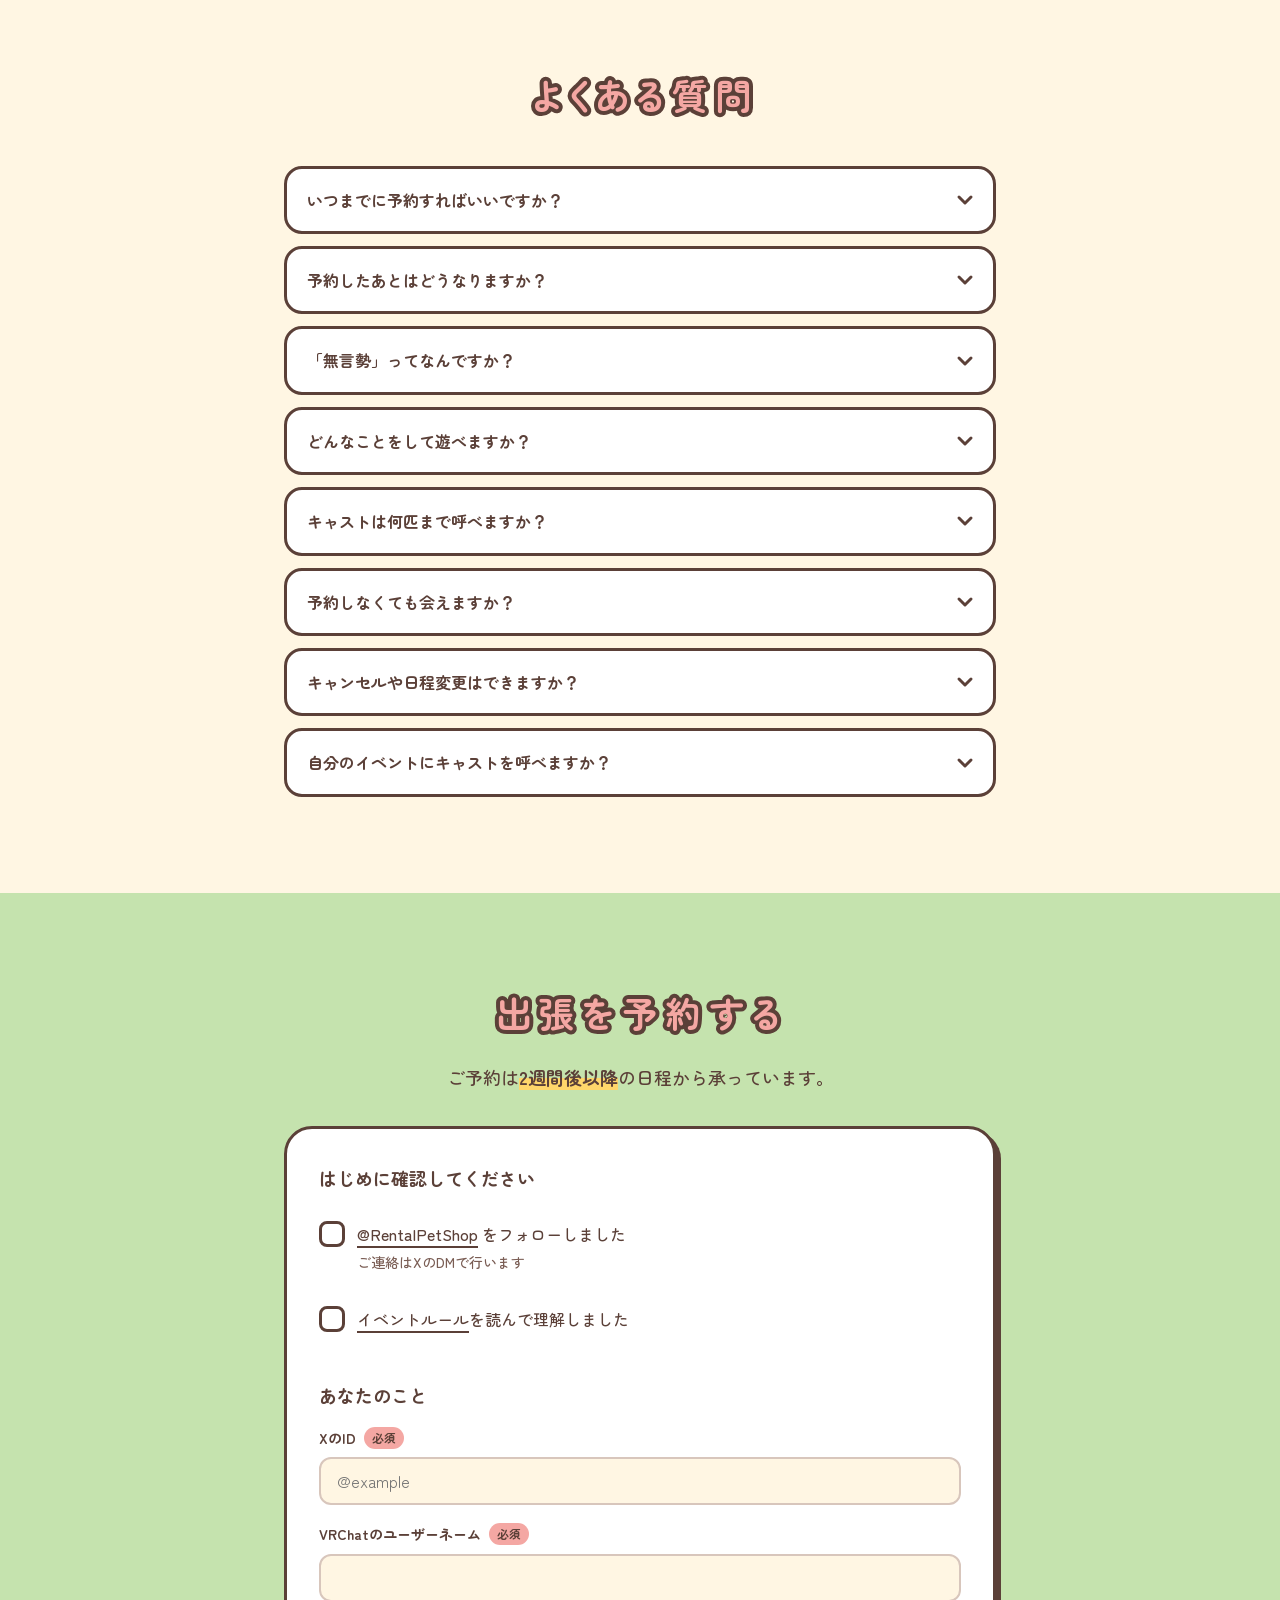
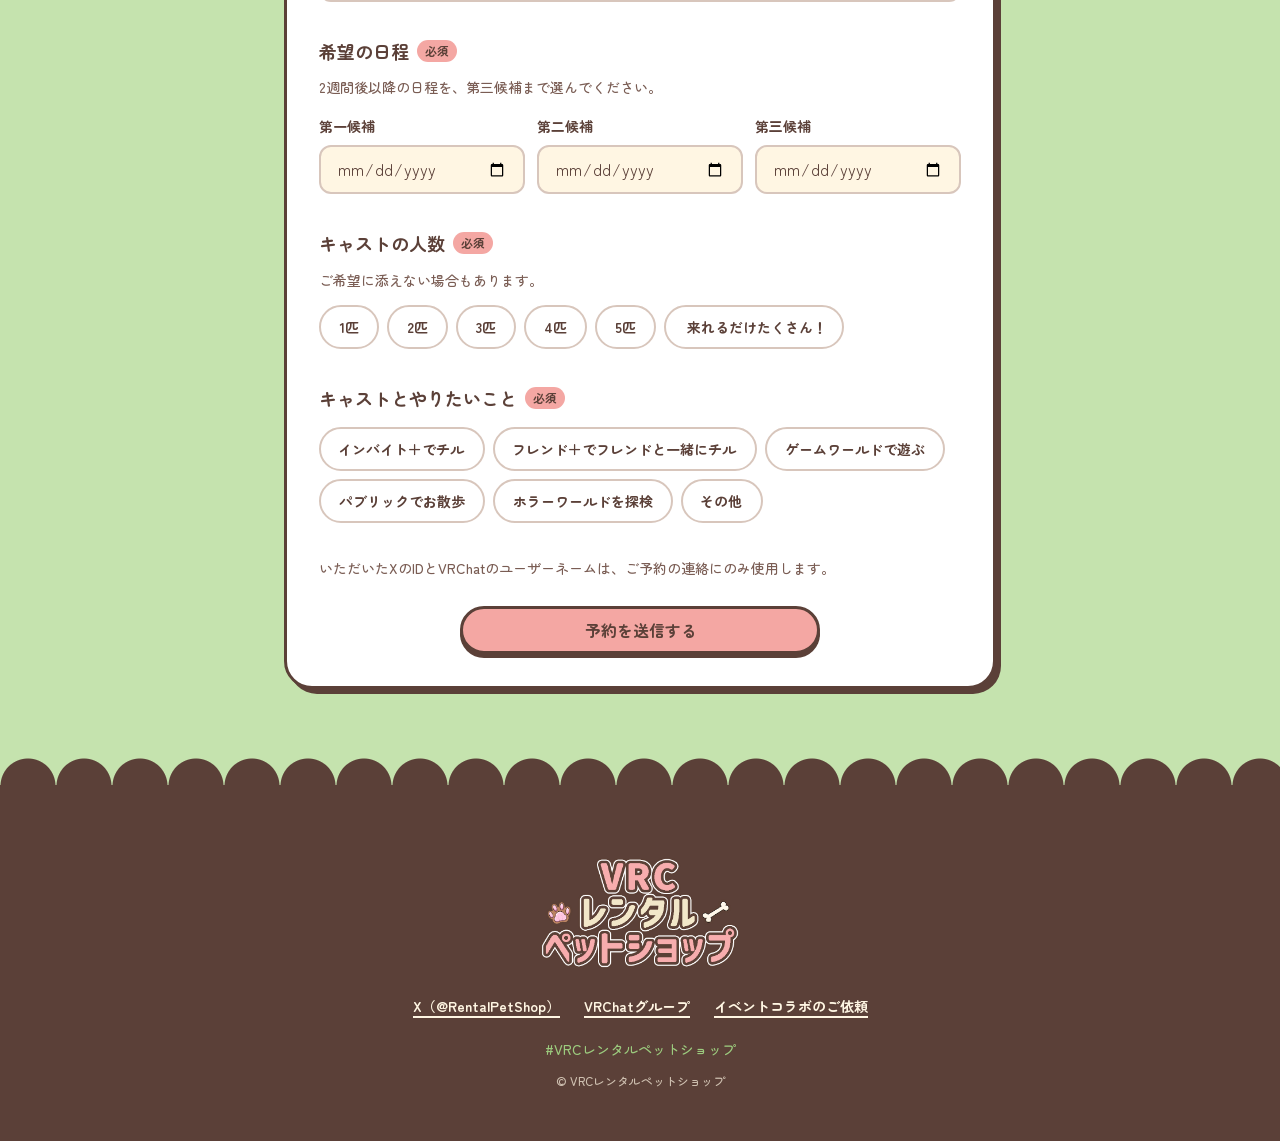
==== commit deb3e384: "feat: replace the site with the renewal design - New matcha x strawberry-milk sticker design for the" ====
--- a/index.html
+++ b/index.html
@@ -22,10 +22,10 @@
   <title>VRCレンタルペットショップ</title>
   <link rel="preconnect" href="https://fonts.googleapis.com">
   <link rel="preconnect" href="https://fonts.gstatic.com" crossorigin>
-  <link href="https://fonts.googleapis.com/css2?family=Zen+Maru+Gothic:wght@400;500;700;900&display=swap" rel="stylesheet">
+  <link href="https://fonts.googleapis.com/css2?family=Zen+Maru+Gothic:wght@500;700&display=swap" rel="stylesheet">
   <link rel="icon" type="image/x-icon" href="images/favicon.ico">
   <link rel="apple-touch-icon" href="images/favicon.ico">
-  <link rel="stylesheet" href="style.css?v=20261026c">
+  <link rel="stylesheet" href="renewal.css?v=20261103d">
   <link rel="canonical" href="https://vrc-rentalpet.github.io/">
   <meta name="thumbnail" content="https://vrc-rentalpet.github.io/images/ogp.png">
   <meta name="description" content="いつものVRライフにプラス1匹！あなたのインスタンスに無言勢のペットキャストを招くキャスト出張型イベントです。VRChatの無言勢ペットキャストがあなたのインスタンスに出張訪問するイベント「VRCレンタルペットショップ」の公式サイトです。">
@@ -54,473 +54,350 @@
   </script>
 </head>
 <body>
-  <!-- ヘッダー -->
-  <header class="header">
-    <nav class="header__nav">
-      <div class="header__logo">
-        <span class="header__paw">🐾</span> VRCレンタルペットショップ
-      </div>
-      <button class="header__hamburger" id="hamburger" aria-label="メニュー">
-        <span></span><span></span><span></span>
-      </button>
-      <ul class="header__menu" id="nav-menu">
-        <li><a href="#about">イベントについて</a></li>
-        <li><a href="#cast">キャスト紹介</a></li>
-        <li><a href="#schedule">営業日程</a></li>
-        <li><a href="#rules">イベントルール</a></li>
-        <li><a href="#reservation">ご予約</a></li>
-      </ul>
+  <a class="skip-link" href="#main">本文へスキップ</a>
+
+  <!-- ナビゲーション: 画面上部に浮かぶ小さなバー -->
+  <header class="nav" id="nav">
+    <a href="#top" class="nav__logo" aria-label="VRCレンタルペットショップ（ページの先頭へ）"><img class="nav__logo-icon nav__logo-icon--paw" src="images/nav-paw.webp" alt="" width="93" height="91"><span class="nav__logo-text"><span class="nav__logo-vrc">VRC</span><span class="nav__logo-cream">レンタル</span>ペットショップ</span><img class="nav__logo-icon nav__logo-icon--bone" src="images/nav-bone.webp" alt="" width="107" height="88"></a>
+    <nav class="nav__links" aria-label="ページ内メニュー">
+      <a href="#ways">会いかた</a>
+      <a href="#cast">キャスト</a>
+      <a href="#flow">予約の流れ</a>
+      <a href="#faq">よくある質問</a>
     </nav>
+    <a href="#reservation" class="btn btn--primary btn--small">予約する</a>
+    <button class="nav__toggle" id="nav-toggle" aria-expanded="false" aria-controls="nav-panel" aria-label="メニューを開く">
+      <span></span><span></span>
+    </button>
+    <div class="nav__panel" id="nav-panel" hidden>
+      <a href="#reservation" class="btn btn--primary nav__panel-cta">出張を予約する</a>
+      <a href="#ways">会いかた</a>
+      <a href="#cast">キャスト</a>
+      <a href="#flow">予約の流れ</a>
+      <a href="#rules">イベントルール</a>
+      <a href="#faq">よくある質問</a>
+      <a href="collab.html">コラボ依頼</a>
+    </div>
   </header>
 
-  <!-- ヒーロー -->
-  <section class="hero">
-    <div class="hero__particles" id="particles"></div>
-
-    <!--
-      コルクボード風ポラロイド写真
-      ━━━━━━━━━━━━━━━━━━━━━━━━━━━━
-      表示される画像は hero-photos.js のリストから
-      ページ読み込みごとにランダム 5 枚が選ばれます（img の src は JS が設定）。
-      画像を追加・差し替えたい場合は hero-photos.js を編集してください。
-      ━━━━━━━━━━━━━━━━━━━━━━━━━━━━
-    -->
-    <div class="polaroid polaroid--1" aria-hidden="true">
-      <div class="polaroid__tape"></div>
-      <div class="polaroid__frame">
-        <img alt="" class="polaroid__img" decoding="async">
-      </div>
-    </div>
-    <div class="polaroid polaroid--2" aria-hidden="true">
-      <div class="polaroid__tape"></div>
-      <div class="polaroid__frame">
-        <img alt="" class="polaroid__img" decoding="async">
-      </div>
-    </div>
-    <div class="polaroid polaroid--3" aria-hidden="true">
-      <div class="polaroid__tape"></div>
-      <div class="polaroid__frame">
-        <img alt="" class="polaroid__img" decoding="async">
-      </div>
-    </div>
-    <div class="polaroid polaroid--4" aria-hidden="true">
-      <div class="polaroid__tape"></div>
-      <div class="polaroid__frame">
-        <img alt="" class="polaroid__img" decoding="async">
-      </div>
-    </div>
-    <div class="polaroid polaroid--5" aria-hidden="true">
-      <div class="polaroid__tape"></div>
-      <div class="polaroid__frame">
-        <img alt="" class="polaroid__img" decoding="async">
-      </div>
-    </div>
-
-    <div class="hero__content">
-      <p class="hero__tagline">いつものVRライフに<span class="hero__highlight">プラス1匹！</span></p>
-      <h1 class="hero__title">
-        <img src="images/logo.png" alt="VRCレンタルペットショップ" class="hero__logo">
-      </h1>
-      <p class="hero__description">
-        あなたのインスタンスに<br>
-        無言勢のペットキャストを招く<br>
-        キャスト出張型イベントです！
-      </p>
-      <a href="#reservation" class="hero__cta">予約する</a>
-    </div>
-    <div class="hero__scroll-hint">
-      <div class="hero__scroll-arrow"></div>
-    </div>
-  </section>
-
-  <!-- イベントについて -->
-  <section class="about" id="about">
-    <div class="container">
-      <h2 class="section-title">
-        <span class="section-title__icon">🐾</span>
-        イベントについて
-      </h2>
-      <div class="about__video">
-        <iframe
-          src="https://www.youtube.com/embed/T0pC2vz0DdY?si=PQpWFlUZrd6dXApp"
-          title="VRCレンタルペットショップのご紹介"
-          frameborder="0"
-          allow="accelerometer; autoplay; clipboard-write; encrypted-media; gyroscope; picture-in-picture; web-share"
-          referrerpolicy="strict-origin-when-cross-origin"
-          allowfullscreen
-          loading="lazy"
-        ></iframe>
-      </div>
-      <div class="about__grid">
-        <div class="about__card">
-          <div class="about__card-icon">🐱</div>
-          <h3>ペットキャストがお伺い！</h3>
-          <p>無言勢のかわいいペットキャストがあなたのインスタンスに遊びに行きます。一緒にまったりチルしたり、ゲームで遊んだり、お散歩したり。</p>
-        </div>
-        <div class="about__card">
-          <div class="about__card-icon">🏠</div>
-          <h3>出張型イベント</h3>
-          <p>お店に来るのではなく、キャストがあなたのところへ出張！お好きなワールド、お好きなスタイルでお楽しみいただけます。</p>
-        </div>
-        <div class="about__card">
-          <div class="about__card-icon">📅</div>
-          <h3>店舗営業もあるよ！</h3>
-          <p>予約なしでもOK！定期開催の店舗営業なら、ふらっと遊びに来るだけでペットたちに会えます。<br><a href="#schedule">営業日程はこちら</a></p>
-        </div>
-      </div>
-    </div>
-  </section>
-
-  <!-- キャスト紹介 -->
-  <section class="cast" id="cast">
-    <div class="container">
-      <h2 class="section-title">
-        <span class="section-title__icon">🐱</span>
-        キャスト紹介
-      </h2>
-      <!-- cast-data.js のデータから自動生成されます -->
-      <div class="cast__grid" id="cast-grid"></div>
-
-      <!-- キャスト募集バナー -->
-      <div class="cast__recruit">
-        <p class="cast__recruit-title">🐾 キャスト募集中！</p>
-        <p class="cast__recruit-text">一緒にペットキャストとして活動してみませんか？</p>
-        <ul class="cast__recruit-list">
-          <li>ケモノアバターをお持ちの方</li>
-          <li>VRヘッドセットをお持ちの方</li>
-          <li>Unityで簡単な改変ができる方（スタッフがサポートします！）</li>
-          <li>カワイイ動きに自信のある方！</li>
-        </ul>
-        <a href="https://x.com/RentalPetShop" target="_blank" rel="noopener noreferrer" class="cast__recruit-btn">
-          <svg viewBox="0 0 24 24" width="18" height="18"><path fill="currentColor" d="M18.244 2.25h3.308l-7.227 8.26 8.502 11.24H16.17l-5.214-6.817L4.99 21.75H1.68l7.73-8.835L1.254 2.25H8.08l4.713 6.231zm-1.161 17.52h1.833L7.084 4.126H5.117z"/></svg>
-          DMで応募する
-        </a>
-        <p class="cast__recruit-note">※ メッセージ送信後2日経っても返信がない場合、<br>オーナーが気づいていない可能性が高いので、<br>お手数ですがメンションでお知らせいただけると大変助かります。</p>
-      </div>
-    </div>
-  </section>
-
-  <!-- 営業日程 -->
-  <section class="schedule" id="schedule">
-    <div class="container">
-      <h2 class="section-title">
-        <span class="section-title__icon">📅</span>
-        営業日程
-      </h2>
-      <!-- 当日の流れ -->
-      <div class="schedule__flow">
-        <h3 class="schedule__flow-title">出張イベントの流れ</h3>
-        <div class="schedule__timeline">
-          <div class="schedule__step">
-            <div class="schedule__step-time">22:00</div>
-            <div class="schedule__step-body">
-              <h4>イベント開始・集合</h4>
-              <p>まずはイベント用のインスタンスに集合し、説明を受けます。その後、お客様が用意したインスタンスへキャストと一緒に移動します。</p>
-            </div>
+  <main id="main">
+    <!-- ヒーロー -->
+    <section class="hero" id="top">
+      <div class="container hero__inner">
+        <div class="hero__text">
+          <p class="ribbon">いつものVRライフにプラス1匹！</p>
+          <h1 class="hero__logo">
+            <img src="images/logo.png" alt="VRCレンタルペットショップ" width="696" height="391">
+          </h1>
+          <p class="hero__lead">
+            <span class="u-phrase">あなたのインスタンスに、</span><span class="u-phrase">無言勢のペットキャストが</span><span class="u-phrase">遊びに行きます。</span>
+          </p>
+          <div class="hero__actions">
+            <a class="btn btn--primary" href="#reservation">出張を予約する</a>
+            <a class="btn btn--plain" href="#ways">店舗営業の日程を見る</a>
           </div>
-          <div class="schedule__step">
-            <div class="schedule__step-time">22:45</div>
-            <div class="schedule__step-body">
-              <h4>終了時刻（目安）</h4>
-              <p>便宜上の終了時刻です。そのまま過ごしてもOKですが、22:45以降はキャストの都合で退出することがあります。</p>
-            </div>
-          </div>
-        </div>
-      </div>
-
-      <div class="schedule__info">
-        <div class="schedule__card">
-          <div class="schedule__card-header">店舗営業</div>
-          <div class="schedule__card-body">
-            <p class="schedule__time">毎月 第2・第4 土曜日</p>
-            <p class="schedule__time-detail">22:00〜</p>
-            <p class="schedule__place">📍 ひまり旅館（グループパブリック）</p>
-            <p class="schedule__note">予約不要でペットたちに会えます</p>
-          </div>
-        </div>
-        <div class="schedule__card">
-          <div class="schedule__card-header">出張予約</div>
-          <div class="schedule__card-body">
-            <p class="schedule__time">ご希望の日程で予約可能</p>
-            <p class="schedule__time-detail"><a href="#reservation">下記フォームよりお申し込み</a></p>
-            <p class="schedule__place">📍 お好きなワールド</p>
-            <p class="schedule__note">
-              ※ ご予約は<strong>2週間後以降</strong>の日程から承ります<br>
-              日程は第3候補までご記入ください
-            </p>
-          </div>
-        </div>
-      </div>
-      <div class="schedule__sns">
-        <p>最新情報・詳細は <strong>X (Twitter)</strong> をご確認ください！</p>
-        <div class="schedule__links">
-          <a href="https://x.com/RentalPetShop" target="_blank" rel="noopener noreferrer" class="schedule__x-link">
-            <svg class="schedule__x-icon" viewBox="0 0 24 24" width="20" height="20"><path fill="currentColor" d="M18.244 2.25h3.308l-7.227 8.26 8.502 11.24H16.17l-5.214-6.817L4.99 21.75H1.68l7.73-8.835L1.254 2.25H8.08l4.713 6.231zm-1.161 17.52h1.833L7.084 4.126H5.117z"/></svg>
-            @RentalPetShop
-          </a>
-          <a href="https://vrc.group/VRCRPS.8829" target="_blank" rel="noopener noreferrer" class="schedule__vrc-link">
-            <svg class="schedule__vrc-icon" viewBox="0 0 1200 600" width="48" height="24"><path fill="currentColor" d="M982.78,113.33H217.23c-24.93,0-45.23,20.29-45.23,45.23v188.9c0,24.95,20.3,45.23,45.23,45.23h663.19l61.54,79.17c7.64,9.82,15.79,14.79,24.25,14.79,5.46,0,10.55-2.11,14.38-5.94,4.56-4.59,6.87-11,6.86-19.11l-.08-69.16c22.78-2.31,40.64-21.6,40.64-45v-188.89c0-24.96-20.29-45.23-45.22-45.23ZM1011.34,347.47c0,15.78-12.8,28.56-28.56,28.56h-12.1v1.11l.12,84.57c-.02,5.53-1.76,8.29-4.59,8.29s-6.76-2.8-11.1-8.37l-66.52-85.61H217.23c-15.79,0-28.56-12.78-28.56-28.56v-187.81c0-15.78,12.78-28.56,28.56-28.56h765.55c15.78,0,28.56,12.8,28.56,28.56v187.81Z"/><path fill="currentColor" d="M330.47,177.77c-4.53,0-8.02,1.45-9.06,5.36l-31.29,111.56-31.5-111.56c-1.04-3.92-4.53-5.36-9.06-5.36-7.19,0-16.87,4.53-16.87,11.12,0,.41.21,1.23.41,2.06l39.73,129.48c2.06,6.17,9.47,9.06,17.29,9.06s15.44-2.89,17.29-9.06l39.52-129.48c.21-.83.41-1.43.41-2.06,0-6.38-9.66-11.12-16.87-11.12Z"/><path fill="currentColor" d="M434.81,261.96c15.44-4.74,26.97-17.5,26.97-41.16,0-32.75-21.82-43.03-48.79-43.03h-40.75c-5.15,0-8.64,3.91-8.64,8.23h-.02v133.83c0,5.55,6.59,8.44,13.38,8.44s13.38-2.89,13.38-8.44v-53.73h17.29l29.24,56.81c2.06,4.11,5.57,6.38,9.27,6.38,7.81,0,16.67-7.21,16.67-14,0-.83-.19-2.26-1.02-3.3l-26.97-50.02ZM413.01,245.07h-22.65v-43.84h22.65c13.38,0,22.03,5.76,22.03,22.03s-8.64,21.82-22.03,21.82Z"/><polygon fill="currentColor" points="771.7 274.52 807.52 274.52 789.61 211.33 771.7 274.52"/><path fill="currentColor" d="M938.76,164.13h-432.7c-15.78,0-28.56,12.79-28.56,28.56v120.64c0,15.78,12.79,28.56,28.56,28.56h432.7c15.78,0,28.56-12.79,28.56-28.56v-120.64c0-15.78-12.79-28.56-28.56-28.56ZM548.36,305.98v.03c18.72,0,20.38-13.38,20.99-22.03.41-6.38,6.17-8.44,13.17-8.44,9.27,0,13.59,2.68,13.59,13.17,0,24.91-20.38,40.75-49.2,40.75-25.93,0-47.34-12.76-47.34-47.15v-57.43c0-34.37,21.61-47.15,47.54-47.15,28.61,0,49,15.23,49,39.11,0,10.7-4.32,13.17-13.38,13.17-7.62,0-13.17-2.26-13.38-8.44-.41-6.38-1.85-20.38-21.4-20.38-13.8,0-21.61,7.62-21.61,23.67v57.43c0,16.06,7.81,23.67,22.03,23.67ZM716.11,319.8v.02c0,5.55-6.79,8.44-13.38,8.44s-13.38-2.89-13.38-8.44v-59.08h-46.32v59.08c0,5.55-6.79,8.44-13.38,8.44s-13.38-2.89-13.38-8.44v-133.82c0-5.76,6.59-8.23,13.38-8.23s13.38,2.47,13.38,8.23v53.73h46.32v-53.73c0-5.76,6.59-8.23,13.38-8.23s13.38,2.47,13.38,8.23v133.8ZM830.15,328.25h0c-4.53,0-8.02-1.43-9.06-5.36l-7.83-27.39h-47.15l-7.81,27.39c-1.04,3.91-4.53,5.36-9.06,5.36-7.21,0-16.87-4.53-16.87-11.12,0-.41.21-1.23.41-2.06l39.73-129.48c1.85-6.17,9.47-9.06,17.08-9.06s15.44,2.89,17.29,9.06l39.73,129.48c.21.83.41,1.43.41,2.06,0,6.38-9.68,11.12-16.87,11.12ZM936.77,201.85h-30.05v117.94c0,5.55-6.79,8.44-13.38,8.44s-13.38-2.89-13.38-8.44v-117.94h-30.26c-5.34,0-8.44-5.57-8.44-12.14,0-5.76,2.68-11.95,8.44-11.95h87.07c5.76,0,8.44,6.17,8.44,11.95,0,6.38-3.09,12.14-8.44,12.14Z"/></svg>
-            グループに参加
-          </a>
-        </div>
-        <p class="schedule__hashtag">#VRCレンタルペットショップ</p>
-      </div>
-    </div>
-  </section>
-
-  <!-- イベントルール -->
-  <section class="rules" id="rules">
-    <div class="container">
-      <h2 class="section-title">
-        <span class="section-title__icon">📜</span>
-        イベントルール
-      </h2>
-      <div class="rules__card">
-        <p class="rules__intro">以下のルールは、イベント終了後もキャストがVRChatにいる間はずっと有効です</p>
-
-        <div class="rules__section">
-          <h3 class="rules__subtitle">禁止行為</h3>
+          <p class="hero__fact">店舗営業は毎月第2・第4土曜 22:00〜</p>
+        </div>
+
+        <!-- 写真ボード: hero-photos.js からランダムに選んで表示 -->
+        <div class="hero__board" aria-hidden="true">
+          <figure class="polaroid" style="--i:0; --r:-6deg"><span class="polaroid__tape"></span><img class="polaroid__img" alt="" decoding="async"></figure>
+          <figure class="polaroid" style="--i:1; --r:5deg"><span class="polaroid__tape"></span><img class="polaroid__img" alt="" decoding="async"></figure>
+          <figure class="polaroid" style="--i:2; --r:4deg"><span class="polaroid__tape"></span><img class="polaroid__img" alt="" decoding="async"></figure>
+          <figure class="polaroid" style="--i:3; --r:-3deg"><span class="polaroid__tape"></span><img class="polaroid__img" alt="" decoding="async"></figure>
+        </div>
+      </div>
+      <div class="scallop" aria-hidden="true"></div>
+    </section>
+
+    <!-- 会いかたは3つ -->
+    <section class="section section--dots" id="ways">
+      <div class="container">
+        <h2 class="sticker-title">会いかたは3つ</h2>
+        <p class="section-lead">
+          <span class="u-phrase">ふらっと遊びに来るのも、</span><span class="u-phrase">おうちに呼ぶのも、</span><span class="u-phrase">イベントに呼ぶのもOKです。</span>
+        </p>
+
+        <div class="ways">
+          <article class="way way--shop">
+            <svg class="way__icon" viewBox="0 0 48 48" aria-hidden="true"><path d="M8 20h32v20H8z" fill="#fff"/><path d="M6 12h36l-3 8H9z" fill="var(--matcha-deep)"/><path d="M8 20v20h32V20M6 12h36l-3 8H9zM20 40V29h8v11" fill="none" stroke="currentColor" stroke-width="3" stroke-linejoin="round"/></svg>
+            <h3>店舗で会う</h3>
+            <p>予約なしで、ふらっと遊びに来られます。</p>
+            <dl class="way__facts">
+              <div><dt>いつ</dt><dd>毎月 第2・第4 土曜 22:00〜</dd></div>
+              <div><dt>どこ</dt><dd>ひまり旅館（グループパブリック）</dd></div>
+            </dl>
+            <a class="btn btn--plain" href="https://vrc.group/VRCRPS.8829" target="_blank" rel="noopener noreferrer">VRChatグループに参加</a>
+          </article>
+
+          <article class="way way--visit">
+            <svg class="way__icon" viewBox="0 0 48 48" aria-hidden="true"><path d="M10 22v18h28V22" fill="#fff"/><path d="M5 24L24 8l19 16" fill="var(--strawberry)"/><path d="M10 22v18h28V22M5 24L24 8l19 16M20 40V30h8v10" fill="none" stroke="currentColor" stroke-width="3" stroke-linejoin="round" stroke-linecap="round"/></svg>
+            <h3>おうちに呼ぶ</h3>
+            <p>好きなワールドに、キャストが出張します。</p>
+            <dl class="way__facts">
+              <div><dt>いつ</dt><dd>2週間後以降の、好きな日</dd></div>
+              <div><dt>時間</dt><dd>22:00〜22:45ごろ</dd></div>
+            </dl>
+            <a class="btn btn--primary" href="#reservation">出張を予約する</a>
+          </article>
+
+          <article class="way way--collab">
+            <svg class="way__icon" viewBox="0 0 48 48" aria-hidden="true"><path d="M6 10c12 6 24 6 36 0" fill="none" stroke="currentColor" stroke-width="3" stroke-linecap="round"/><path d="M11 12.5l3 9 4-7.5zM21 14.5l3 9 3-9zM30 14l4 7.5 3-9z" fill="var(--lemon)" stroke="currentColor" stroke-width="2.5" stroke-linejoin="round"/><path d="M14 34h20M18 40h12" stroke="currentColor" stroke-width="3" stroke-linecap="round"/></svg>
+            <h3>イベントに呼ぶ</h3>
+            <p>主催しているイベントに、キャストが遊びに行きます。</p>
+            <dl class="way__facts">
+              <div><dt>いつ</dt><dd>2週間後以降の開催日</dd></div>
+              <div><dt>対象</dt><dd>イベント主催者さま</dd></div>
+            </dl>
+            <a class="btn btn--plain" href="collab.html">コラボを依頼する</a>
+          </article>
+        </div>
+      </div>
+    </section>
+
+    <!-- キャスト紹介: 値札タグ -->
+    <section class="section section--matcha" id="cast">
+      <div class="container">
+        <h2 class="sticker-title">キャストのみんな</h2>
+        <p class="section-lead">
+          <span class="u-phrase">好きなワールドやNGも</span><span class="u-phrase">のせているので、</span><span class="u-phrase">遊ぶときの参考にしてね。</span>
+        </p>
+        <p class="tags__hint" aria-hidden="true">← 横にスワイプしてね →</p>
+        <!-- cast-data.js から自動生成。スマホでは横スクロール（キーボードでも操作できるよう tabindex） -->
+        <div class="tags" id="cast-grid" tabindex="0" role="region" aria-label="キャスト一覧"></div>
+
+        <aside class="recruit">
+          <h3 class="recruit__title">キャスト募集中</h3>
+          <p>一緒にペットキャストとして活動してみませんか？</p>
+          <ul class="recruit__list">
+            <li>ケモノアバターをお持ちの方</li>
+            <li>VRヘッドセットをお持ちの方</li>
+            <li>Unityで簡単な改変ができる方（スタッフがサポートします）</li>
+            <li>カワイイ動きに自信のある方</li>
+          </ul>
+          <a class="btn btn--plain" href="https://x.com/RentalPetShop" target="_blank" rel="noopener noreferrer">XのDMで応募する</a>
+          <p class="recruit__note">
+            <span class="u-phrase">2日たっても返信がない場合は、</span><span class="u-phrase">お手数ですが</span><span class="u-phrase">メンションでお知らせください。</span>
+          </p>
+        </aside>
+      </div>
+    </section>
+
+    <!-- 出張予約の流れ -->
+    <section class="section" id="flow">
+      <div class="container">
+        <h2 class="sticker-title">出張予約の流れ</h2>
+
+        <ol class="steps">
+          <li class="step">
+            <span class="step__num step__num--1" aria-hidden="true"><span>1</span></span>
+            <h3>フォームで申し込む</h3>
+            <p>2週間後以降の日程を、第三候補まで選んで送信します。</p>
+          </li>
+          <li class="step">
+            <span class="step__num step__num--2" aria-hidden="true"><span>2</span></span>
+            <h3>XのDMで日程が決まる</h3>
+            <p><a href="https://x.com/RentalPetShop" target="_blank" rel="noopener noreferrer">@RentalPetShop</a> からご連絡します。フォローをお忘れなく。</p>
+          </li>
+          <li class="step">
+            <span class="step__num step__num--3" aria-hidden="true"><span>3</span></span>
+            <h3>当日22:00に集合</h3>
+            <p>イベント用インスタンスで説明を聞いたら、キャストと一緒にあなたのインスタンスへ移動します。</p>
+          </li>
+        </ol>
+
+        <div class="timeline">
+          <h3 class="timeline__title">当日のタイムライン</h3>
+          <dl>
+            <div class="timeline__row"><dt>22:00</dt><dd>イベント用インスタンスに集合して説明を受け、あなたのインスタンスへ移動</dd></div>
+            <div class="timeline__row"><dt>22:45</dt><dd>終了の目安。そのまま過ごしてもOKですが、キャストの都合で退出することがあります</dd></div>
+          </dl>
+        </div>
+
+        <div class="video">
+          <button class="video__facade" id="video-facade" type="button" aria-label="紹介動画を再生する">
+            <img src="https://i.ytimg.com/vi/T0pC2vz0DdY/hqdefault.jpg" alt="" loading="lazy" width="480" height="360">
+            <span class="video__play" aria-hidden="true"></span>
+            <span class="video__label">紹介動画を見る</span>
+          </button>
+        </div>
+      </div>
+    </section>
+
+    <!-- イベントルール -->
+    <section class="section section--dots" id="rules">
+      <div class="container container--narrow">
+        <h2 class="sticker-title">イベントルール</h2>
+        <div class="card rules">
+          <p class="rules__intro">以下のルールは、イベント終了後もキャストがVRChatにいる間はずっと有効です。</p>
+          <h3>禁止していること</h3>
           <ul class="rules__list">
             <li>VRChatのコミュニティガイドラインに違反する行為</li>
             <li>NSFW（不適切な）行為</li>
             <li>キャストに対する暴力や暴言</li>
-            <li>キャストに何かを強要する行為</li>
-            <li>その他キャストごとの禁止事項がございます<br><a href="#cast">キャストのプロフィール</a>をご確認ください。</li>
+            <li>キャストに何かを<span class="u-phrase">強要する行為</span></li>
+            <li>キャストごとのNG（<a href="#cast">キャスト紹介</a>に記載）</li>
           </ul>
-        </div>
-
-        <div class="rules__warning">
-          <p>トラブルが発生した場合など、キャストの判断で退出することがあります。</p>
-          <p>違反行為があった場合、イベント参加禁止（BAN）などの対応を行う場合があります。</p>
-        </div>
-      </div>
-    </div>
-  </section>
-
-  <!-- 予約フォーム -->
-  <section class="reservation" id="reservation">
-    <div class="container">
-      <h2 class="section-title">
-        <span class="section-title__icon">📝</span>
-        ご予約フォーム
-      </h2>
-
-      <p class="reservation__lead-notice">
-        🗓️ ご予約は <strong>2週間後以降</strong> の日程から承っております。<br>
-        余裕を持ったお申し込みをお願いいたします。
-      </p>
-
-      <!-- イベント主催者向け: コラボ依頼ページへの案内 -->
-      <div class="reservation__collab">
-        <p class="reservation__collab-title">イベント主催者さまへ</p>
-        <!-- 文節ごとに span で囲み、どのブラウザでも文節の途中で改行されないようにする -->
-        <p class="reservation__collab-text">
-          <span class="u-phrase">ご自身のイベントへの</span><span class="u-phrase">キャスト出張は、</span><span class="u-phrase">専用のコラボ依頼フォームで</span><span class="u-phrase">受け付けています。</span>
+          <p class="rules__warning">トラブルが発生した場合など、キャストの判断で退出することがあります。違反行為があった場合は、イベント参加禁止などの対応を行うことがあります。</p>
+        </div>
+      </div>
+    </section>
+
+    <!-- よくある質問 -->
+    <section class="section" id="faq">
+      <div class="container container--narrow">
+        <h2 class="sticker-title">よくある質問</h2>
+        <div class="faq">
+          <details>
+            <summary>いつまでに予約すればいいですか？</summary>
+            <p>ご予約は2週間後以降の日程から承っています。日程は第三候補まで入力してください。</p>
+          </details>
+          <details>
+            <summary>予約したあとはどうなりますか？</summary>
+            <p>内容を確認して、XのDMでご連絡します。事前に <a href="https://x.com/RentalPetShop" target="_blank" rel="noopener noreferrer">@RentalPetShop</a> のフォローをお願いします。</p>
+          </details>
+          <details>
+            <summary>「無言勢」ってなんですか？</summary>
+            <p>声を出さずに、身振りや表情で気持ちを伝えるスタイルのことです。キャストはしゃべらずに、しぐさでコミュニケーションします。</p>
+          </details>
+          <details>
+            <summary>どんなことをして遊べますか？</summary>
+            <p>まったりチル、ゲームワールド、パブリックでのお散歩、ホラーワールドの探検などです。キャストごとに苦手なワールドもあるので、<a href="#cast">キャスト紹介</a>も見てください。</p>
+          </details>
+          <details>
+            <summary>キャストは何匹まで呼べますか？</summary>
+            <p>1〜5匹、または「来れるだけたくさん！」から選べます。ご希望に添えない場合もあります。</p>
+          </details>
+          <details>
+            <summary>予約しなくても会えますか？</summary>
+            <p>毎月第2・第4土曜の22:00から、ひまり旅館（グループパブリック）で店舗営業をしています。予約なしで遊びに来られます。</p>
+          </details>
+          <details>
+            <summary>キャンセルや日程変更はできますか？</summary>
+            <p>キャンセルや日程変更をご希望の場合は、お手数ですが <a href="https://x.com/RentalPetShop" target="_blank" rel="noopener noreferrer">@RentalPetShop</a> のDMまでご連絡ください。</p>
+          </details>
+          <details>
+            <summary>自分のイベントにキャストを呼べますか？</summary>
+            <p>はい。<a href="collab.html">コラボ依頼フォーム</a>からご依頼ください。こちらも2週間後以降の日程から承っています。</p>
+          </details>
+        </div>
+      </div>
+    </section>
+
+    <!-- 予約フォーム -->
+    <section class="section section--matcha" id="reservation">
+      <div class="container container--narrow">
+        <h2 class="sticker-title">出張を予約する</h2>
+        <p class="notice">
+          <span class="u-phrase">ご予約は</span><span class="u-phrase"><strong>2週間後以降</strong>の日程から</span><span class="u-phrase">承っています。</span>
         </p>
-        <a href="collab.html" class="reservation__collab-btn">コラボ依頼はこちら →</a>
-      </div>
-
-      <form class="form" id="reservation-form">
-        <!-- 事前確認 -->
-        <div class="form__group form__group--confirm">
-          <h3 class="form__group-title">事前確認</h3>
-
-          <div class="form__field">
-            <label class="form__label form__label--required">
-              本イベントのXアカウント（<a href="https://x.com/RentalPetShop" target="_blank" rel="noopener noreferrer">@RentalPetShop</a>）をフォローしましたか？<br>
-              <span class="form__note">イベントに関する連絡はXのDMを通じて行います。</span>
+
+        <form class="card form" id="reservation-form" novalidate>
+          <fieldset class="form__block">
+            <legend>はじめに確認してください</legend>
+            <label class="check">
+              <input type="checkbox" name="x_follow" required>
+              <span class="check__box" aria-hidden="true"></span>
+              <span><a href="https://x.com/RentalPetShop" target="_blank" rel="noopener noreferrer">@RentalPetShop</a> をフォローしました<small>ご連絡はXのDMで行います</small></span>
             </label>
-            <div class="form__checkbox-wrap">
-              <label class="form__checkbox-label">
-                <input type="checkbox" name="x_follow" required>
-                <span class="form__checkbox-custom"></span>
-                はい、フォローしました
-              </label>
-            </div>
+            <label class="check">
+              <input type="checkbox" name="rules_agree" required>
+              <span class="check__box" aria-hidden="true"></span>
+              <span><a href="#rules">イベントルール</a>を読んで理解しました</span>
+            </label>
+          </fieldset>
+
+          <fieldset class="form__block">
+            <legend>あなたのこと</legend>
+            <div class="field">
+              <label for="x_id">XのID <span class="req">必須</span></label>
+              <input type="text" id="x_id" name="x_id" placeholder="@example" autocomplete="off" required>
+            </div>
+            <div class="field">
+              <label for="vrchat_name">VRChatのユーザーネーム <span class="req">必須</span></label>
+              <input type="text" id="vrchat_name" name="vrchat_name" required>
+            </div>
+          </fieldset>
+
+          <fieldset class="form__block">
+            <legend>希望の日程 <span class="req">必須</span></legend>
+            <p class="hint">2週間後以降の日程を、第三候補まで選んでください。</p>
+            <div class="dates">
+              <div class="field"><label for="date1">第一候補</label><input type="date" id="date1" name="date1" required></div>
+              <div class="field"><label for="date2">第二候補</label><input type="date" id="date2" name="date2" required></div>
+              <div class="field"><label for="date3">第三候補</label><input type="date" id="date3" name="date3" required></div>
+            </div>
+            <p class="field-error" id="date-error" hidden>ご予約は2週間後以降の日程からお選びください。</p>
+          </fieldset>
+
+          <fieldset class="form__block">
+            <legend>キャストの人数 <span class="req">必須</span></legend>
+            <p class="hint">ご希望に添えない場合もあります。</p>
+            <div class="chips">
+              <label class="chip"><input type="radio" name="cast_count" value="1" required><span>1匹</span></label>
+              <label class="chip"><input type="radio" name="cast_count" value="2"><span>2匹</span></label>
+              <label class="chip"><input type="radio" name="cast_count" value="3"><span>3匹</span></label>
+              <label class="chip"><input type="radio" name="cast_count" value="4"><span>4匹</span></label>
+              <label class="chip"><input type="radio" name="cast_count" value="5"><span>5匹</span></label>
+              <label class="chip"><input type="radio" name="cast_count" value="max"><span>来れるだけたくさん！</span></label>
+            </div>
+          </fieldset>
+
+          <fieldset class="form__block">
+            <legend>キャストとやりたいこと <span class="req">必須</span></legend>
+            <div class="chips">
+              <label class="chip"><input type="radio" name="activity" value="invite_chill" required><span>インバイト＋でチル</span></label>
+              <label class="chip"><input type="radio" name="activity" value="friend_chill"><span>フレンド＋でフレンドと一緒にチル</span></label>
+              <label class="chip"><input type="radio" name="activity" value="game"><span>ゲームワールドで遊ぶ</span></label>
+              <label class="chip"><input type="radio" name="activity" value="public_walk"><span>パブリックでお散歩</span></label>
+              <label class="chip"><input type="radio" name="activity" value="horror"><span>ホラーワールドを探検</span></label>
+              <label class="chip"><input type="radio" name="activity" value="other" id="activity_other"><span>その他</span></label>
+            </div>
+            <div class="field" id="activity-other-field" hidden>
+              <label for="activity_other_text">やりたいことを教えてください</label>
+              <input type="text" id="activity_other_text" name="activity_other_text" disabled>
+            </div>
+          </fieldset>
+
+          <!-- ボット対策の隠し欄（人には見えない。入力があると GAS 側で弾く） -->
+          <div class="form__hp" aria-hidden="true">
+            <input type="email" name="_hp_email" tabindex="-1" autocomplete="off">
           </div>
 
-          <div class="form__field">
-            <label class="form__label form__label--required">
-              イベントルールについて理解しましたか？<br>
-              <span class="form__note">上記の<a href="#rules">イベントルール</a>をご確認ください。</span>
-            </label>
-            <div class="form__checkbox-wrap">
-              <label class="form__checkbox-label">
-                <input type="checkbox" name="rules_agree" required>
-                <span class="form__checkbox-custom"></span>
-                はい、理解しました
-              </label>
-            </div>
-          </div>
-        </div>
-
-        <!-- 応募フォーム -->
-        <div class="form__group">
-          <h3 class="form__group-title">ご予約内容</h3>
-
-          <div class="form__field">
-            <label class="form__label form__label--required" for="x_id">XのIDを入力してください。</label>
-            <input type="text" id="x_id" name="x_id" class="form__input" placeholder="@example" required>
-          </div>
-
-          <div class="form__field">
-            <label class="form__label form__label--required" for="vrchat_name">VRChatのユーザーネームを入力してください。</label>
-            <input type="text" id="vrchat_name" name="vrchat_name" class="form__input" placeholder="VRChatユーザーネーム" required>
-          </div>
-
-          <div class="form__field">
-            <label class="form__label form__label--required">
-              参加を希望する日程を入力してください。<br>
-              <span class="form__note">※ ご予約は2週間後以降の日程からお選びください。</span>
-            </label>
-            <div class="form__date-group">
-              <div class="form__date-item">
-                <label class="form__date-label form__date-label--required" for="date1">第一候補</label>
-                <input type="date" id="date1" name="date1" class="form__input" required>
-              </div>
-              <div class="form__date-item">
-                <label class="form__date-label form__date-label--required" for="date2">第二候補</label>
-                <input type="date" id="date2" name="date2" class="form__input" required>
-              </div>
-              <div class="form__date-item">
-                <label class="form__date-label form__date-label--required" for="date3">第三候補</label>
-                <input type="date" id="date3" name="date3" class="form__input" required>
-              </div>
-            </div>
-            <p class="form__date-error" id="date-error" hidden>ご予約は2週間後以降の日程からお選びください。</p>
-          </div>
-
-          <div class="form__field">
-            <label class="form__label form__label--required">
-              希望するキャストの人数を選択してください。<br>
-              <span class="form__note">※ ご希望に添えない場合がございます。</span>
-            </label>
-            <div class="form__radio-group form__radio-group--inline">
-              <label class="form__radio-label">
-                <input type="radio" name="cast_count" value="1" required>
-                <span class="form__radio-custom"></span>
-                1匹
-              </label>
-              <label class="form__radio-label">
-                <input type="radio" name="cast_count" value="2">
-                <span class="form__radio-custom"></span>
-                2匹
-              </label>
-              <label class="form__radio-label">
-                <input type="radio" name="cast_count" value="3">
-                <span class="form__radio-custom"></span>
-                3匹
-              </label>
-              <label class="form__radio-label">
-                <input type="radio" name="cast_count" value="4">
-                <span class="form__radio-custom"></span>
-                4匹
-              </label>
-              <label class="form__radio-label">
-                <input type="radio" name="cast_count" value="5">
-                <span class="form__radio-custom"></span>
-                5匹
-              </label>
-              <label class="form__radio-label">
-                <input type="radio" name="cast_count" value="max">
-                <span class="form__radio-custom"></span>
-                来れるだけたくさん！
-              </label>
-            </div>
-          </div>
-
-          <div class="form__field">
-            <label class="form__label form__label--required">キャストと何をして遊びたいですか？</label>
-            <div class="form__radio-group">
-              <label class="form__radio-label">
-                <input type="radio" name="activity" value="invite_chill" required>
-                <span class="form__radio-custom"></span>
-                インバイト＋でチル
-              </label>
-              <label class="form__radio-label">
-                <input type="radio" name="activity" value="friend_chill">
-                <span class="form__radio-custom"></span>
-                フレンド＋でフレンドと一緒にチル
-              </label>
-              <label class="form__radio-label">
-                <input type="radio" name="activity" value="game">
-                <span class="form__radio-custom"></span>
-                ゲームワールドで遊ぶ
-              </label>
-              <label class="form__radio-label">
-                <input type="radio" name="activity" value="public_walk">
-                <span class="form__radio-custom"></span>
-                パブリックでお散歩
-              </label>
-              <label class="form__radio-label">
-                <input type="radio" name="activity" value="horror">
-                <span class="form__radio-custom"></span>
-                ホラーワールドを探検
-              </label>
-              <label class="form__radio-label form__radio-label--other">
-                <input type="radio" name="activity" value="other" id="activity_other">
-                <span class="form__radio-custom"></span>
-                その他:
-                <input type="text" name="activity_other_text" class="form__input form__input--inline" placeholder="詳細を入力" disabled id="activity_other_text">
-              </label>
-            </div>
-          </div>
-        </div>
-
-        <!-- ハニーポット（bot検知用・人間には見えない） -->
-        <div class="form__hp" aria-hidden="true">
-          <input type="email" name="_hp_email" tabindex="-1" autocomplete="off">
-        </div>
-
-        <button type="submit" class="form__submit">
-          <span class="form__submit-paw">🐾</span>
-          予約を送信する
-        </button>
-      </form>
-
-      <!-- エラーメッセージ -->
-      <div class="form__error" id="form-error" hidden>
-        <p>送信に失敗しました。時間をおいて再度お試しください。</p>
-      </div>
-
-      <!-- 送信完了メッセージ -->
-      <div class="form__success" id="form-success" hidden>
-        <div class="form__success-icon">🎉</div>
-        <h3>ご予約ありがとうございます！</h3>
-        <p>内容を確認のうえ、XのDMにてご連絡いたします。</p>
-        <p>しばらくお待ちください。</p>
-      </div>
-    </div>
-  </section>
-
-  <!-- トップへ戻る -->
-  <button class="scroll-top" id="scroll-top" aria-label="ページトップへ戻る">↑</button>
-
-  <!-- フッター -->
+          <p class="privacy">
+            <span class="u-phrase">いただいたXのIDと</span><span class="u-phrase">VRChatのユーザーネームは、</span><span class="u-phrase">ご予約の連絡にのみ</span><span class="u-phrase">使用します。</span>
+          </p>
+
+          <button type="submit" class="btn btn--primary btn--wide">予約を送信する</button>
+          <p class="form__result" id="form-result" role="alert" hidden></p>
+        </form>
+
+        <!-- 送信完了（送信できたらフォームと入れ替える） -->
+        <div class="card form-done" id="form-done" tabindex="-1" hidden>
+          <h3 class="form-done__title"><span class="u-phrase">ご予約</span><span class="u-phrase">ありがとうございます！</span></h3>
+          <p><span class="u-phrase">内容を確認のうえ、</span><span class="u-phrase">XのDMにてご連絡いたします。</span></p>
+          <p>しばらくお待ちください。</p>
+        </div>
+      </div>
+    </section>
+  </main>
+
   <footer class="footer">
-    <div class="container">
-      <div class="footer__content">
-        <div class="footer__logo">
-          <span>🐾</span> VRCレンタルペットショップ
-        </div>
-        <div class="footer__links">
-          <a href="https://x.com/RentalPetShop" target="_blank" rel="noopener noreferrer" title="X (Twitter)">
-            <svg viewBox="0 0 24 24" width="24" height="24"><path fill="currentColor" d="M18.244 2.25h3.308l-7.227 8.26 8.502 11.24H16.17l-5.214-6.817L4.99 21.75H1.68l7.73-8.835L1.254 2.25H8.08l4.713 6.231zm-1.161 17.52h1.833L7.084 4.126H5.117z"/></svg>
-          </a>
-          <a href="https://vrc.group/VRCRPS.8829" target="_blank" rel="noopener noreferrer" title="VRChat Group">
-            <svg class="footer__vrc-icon" viewBox="0 0 1200 600" width="48" height="24"><path fill="currentColor" d="M982.78,113.33H217.23c-24.93,0-45.23,20.29-45.23,45.23v188.9c0,24.95,20.3,45.23,45.23,45.23h663.19l61.54,79.17c7.64,9.82,15.79,14.79,24.25,14.79,5.46,0,10.55-2.11,14.38-5.94,4.56-4.59,6.87-11,6.86-19.11l-.08-69.16c22.78-2.31,40.64-21.6,40.64-45v-188.89c0-24.96-20.29-45.23-45.22-45.23ZM1011.34,347.47c0,15.78-12.8,28.56-28.56,28.56h-12.1v1.11l.12,84.57c-.02,5.53-1.76,8.29-4.59,8.29s-6.76-2.8-11.1-8.37l-66.52-85.61H217.23c-15.79,0-28.56-12.78-28.56-28.56v-187.81c0-15.78,12.78-28.56,28.56-28.56h765.55c15.78,0,28.56,12.8,28.56,28.56v187.81Z"/><path fill="currentColor" d="M330.47,177.77c-4.53,0-8.02,1.45-9.06,5.36l-31.29,111.56-31.5-111.56c-1.04-3.92-4.53-5.36-9.06-5.36-7.19,0-16.87,4.53-16.87,11.12,0,.41.21,1.23.41,2.06l39.73,129.48c2.06,6.17,9.47,9.06,17.29,9.06s15.44-2.89,17.29-9.06l39.52-129.48c.21-.83.41-1.43.41-2.06,0-6.38-9.66-11.12-16.87-11.12Z"/><path fill="currentColor" d="M434.81,261.96c15.44-4.74,26.97-17.5,26.97-41.16,0-32.75-21.82-43.03-48.79-43.03h-40.75c-5.15,0-8.64,3.91-8.64,8.23h-.02v133.83c0,5.55,6.59,8.44,13.38,8.44s13.38-2.89,13.38-8.44v-53.73h17.29l29.24,56.81c2.06,4.11,5.57,6.38,9.27,6.38,7.81,0,16.67-7.21,16.67-14,0-.83-.19-2.26-1.02-3.3l-26.97-50.02ZM413.01,245.07h-22.65v-43.84h22.65c13.38,0,22.03,5.76,22.03,22.03s-8.64,21.82-22.03,21.82Z"/><polygon fill="currentColor" points="771.7 274.52 807.52 274.52 789.61 211.33 771.7 274.52"/><path fill="currentColor" d="M938.76,164.13h-432.7c-15.78,0-28.56,12.79-28.56,28.56v120.64c0,15.78,12.79,28.56,28.56,28.56h432.7c15.78,0,28.56-12.79,28.56-28.56v-120.64c0-15.78-12.79-28.56-28.56-28.56ZM548.36,305.98v.03c18.72,0,20.38-13.38,20.99-22.03.41-6.38,6.17-8.44,13.17-8.44,9.27,0,13.59,2.68,13.59,13.17,0,24.91-20.38,40.75-49.2,40.75-25.93,0-47.34-12.76-47.34-47.15v-57.43c0-34.37,21.61-47.15,47.54-47.15,28.61,0,49,15.23,49,39.11,0,10.7-4.32,13.17-13.38,13.17-7.62,0-13.17-2.26-13.38-8.44-.41-6.38-1.85-20.38-21.4-20.38-13.8,0-21.61,7.62-21.61,23.67v57.43c0,16.06,7.81,23.67,22.03,23.67ZM716.11,319.8v.02c0,5.55-6.79,8.44-13.38,8.44s-13.38-2.89-13.38-8.44v-59.08h-46.32v59.08c0,5.55-6.79,8.44-13.38,8.44s-13.38-2.89-13.38-8.44v-133.82c0-5.76,6.59-8.23,13.38-8.23s13.38,2.47,13.38,8.23v53.73h46.32v-53.73c0-5.76,6.59-8.23,13.38-8.23s13.38,2.47,13.38,8.23v133.8ZM830.15,328.25h0c-4.53,0-8.02-1.43-9.06-5.36l-7.83-27.39h-47.15l-7.81,27.39c-1.04,3.91-4.53,5.36-9.06,5.36-7.21,0-16.87-4.53-16.87-11.12,0-.41.21-1.23.41-2.06l39.73-129.48c1.85-6.17,9.47-9.06,17.08-9.06s15.44,2.89,17.29,9.06l39.73,129.48c.21.83.41,1.43.41,2.06,0,6.38-9.68,11.12-16.87,11.12ZM936.77,201.85h-30.05v117.94c0,5.55-6.79,8.44-13.38,8.44s-13.38-2.89-13.38-8.44v-117.94h-30.26c-5.34,0-8.44-5.57-8.44-12.14,0-5.76,2.68-11.95,8.44-11.95h87.07c5.76,0,8.44,6.17,8.44,11.95,0,6.38-3.09,12.14-8.44,12.14Z"/></svg>
-          </a>
-        </div>
-        <p class="footer__hashtag">#VRCレンタルペットショップ</p>
-        <p class="footer__copy">&copy; VRCレンタルペットショップ</p>
-      </div>
+    <div class="container footer__inner">
+      <img class="footer__logo" src="images/logo.png" alt="VRCレンタルペットショップ" width="696" height="391" loading="lazy">
+      <ul class="footer__links">
+        <li><a href="https://x.com/RentalPetShop" target="_blank" rel="noopener noreferrer">X（@RentalPetShop）</a></li>
+        <li><a href="https://vrc.group/VRCRPS.8829" target="_blank" rel="noopener noreferrer">VRChatグループ</a></li>
+        <li><a href="collab.html">イベントコラボのご依頼</a></li>
+      </ul>
+      <p class="footer__hashtag">#VRCレンタルペットショップ</p>
+      <p class="footer__copy">&copy; VRCレンタルペットショップ</p>
     </div>
   </footer>
 
-  <!-- ?v= はキャッシュ対策。JS/データ更新時は数字を上げると確実に再読込される -->
-  <script src="cast-data.js?v=20261026c"></script>
-  <script src="hero-photos.js?v=20261026c"></script>
-  <script src="common.js?v=20261026c"></script>
-  <script src="script.js?v=20261026c"></script>
+  <script src="cast-data.js?v=20261103d"></script>
+  <script src="hero-photos.js?v=20261103d"></script>
+  <script src="common.js?v=20261103d"></script>
+  <script src="renewal.js?v=20261103d"></script>
 </body>
 </html>
--- a/renewal.css
+++ b/renewal.css
@@ -0,0 +1,1647 @@
+/* =============================================================
+   VRCレンタルペットショップ
+   ロゴ・OGP画像のステッカー調（こげ茶のフチ・いちごミルク・雲形のフチ・水玉）に、
+   オーナーカラーの緑を「抹茶色」として取り入れた配色（案1 抹茶いちごミルク）。
+   緑は面積の広い背景に、いちごミルクはボタンと見出しに使う。
+   反対色どうしなので、緑の上で予約ボタンが目立つ
+============================================================= */
+
+:root {
+  /* 色: 抹茶（オーナーカラー）＋ ロゴのいちごミルク・ココア・生クリーム */
+  --matcha: #c5e3ae;
+  --cream: #fff6e3;
+  --paper: #ffffff;
+  --cocoa: #5b4038;
+  --cocoa-soft: #7a5d54;
+  --cocoa-line: #d8c6bc;
+  --strawberry: #f4a7a3;
+  --strawberry-light: #fde3e0;
+  --matcha-deep: #9ccb7e;
+  --matcha-light: #edf6e3;
+  --lemon: #ffd66b;
+  --lemon-light: #fff3cc;
+
+  /* ステッカーの輪郭と影 */
+  --line: 3px solid var(--cocoa);
+  --sticker-shadow: 5px 5px 0 var(--cocoa);
+
+  /* 角丸: 大きい面ほど大きく */
+  --r-lg: 28px;
+  --r-md: 18px;
+  --r-sm: 12px;
+
+  /* 文字サイズ（1.25 倍刻み） */
+  --fs-sm: 0.875rem;
+  --fs-base: 1rem;
+  --fs-md: 1.125rem;
+  --fs-lg: 1.375rem;
+  --fs-xl: 1.75rem;
+  --fs-2xl: 2.25rem;
+
+  --ease: cubic-bezier(0.22, 1, 0.36, 1);
+  --font: 'Zen Maru Gothic', 'Hiragino Maru Gothic ProN', 'Hiragino Kaku Gothic ProN', 'Noto Sans JP', sans-serif;
+}
+
+*,
+*::before,
+*::after {
+  box-sizing: border-box;
+  margin: 0;
+  padding: 0;
+}
+
+html {
+  scroll-behavior: smooth;
+  scroll-padding-top: 96px;
+}
+
+body {
+  font-family: var(--font);
+  font-weight: 500;
+  font-size: var(--fs-base);
+  line-height: 1.9;
+  color: var(--cocoa);
+  background: var(--cream);
+  overflow-x: hidden;
+  word-break: auto-phrase;
+  text-wrap: pretty;
+  /* 行頭の「（」などの全角かっこが持つ左の空きを詰め、左端を揃える */
+  text-spacing-trim: trim-start;
+}
+
+img {
+  max-width: 100%;
+  display: block;
+}
+
+a {
+  color: inherit;
+  text-decoration: none;
+}
+
+/* 文中のリンク（class のない a）の下線は、文字の飾りではなくリンク全体に1本の線として引く。
+   字間調整で文字が span に分かれても途切れず、「p」などの下を避けて切れることもない */
+a:not([class]) {
+  /* 下の余白で線を文字（「p」の下に出る部分など）から離す。行の高さには影響しない */
+  padding-bottom: 2px;
+  background-image: linear-gradient(currentColor, currentColor);
+  background-repeat: no-repeat;
+  background-size: 100% 2px;
+  background-position: 0 100%;
+}
+
+ul,
+ol {
+  list-style: none;
+}
+
+:focus-visible {
+  outline: 3px solid var(--cocoa);
+  outline-offset: 3px;
+  border-radius: 6px;
+}
+
+/* 文節のかたまり: この中では改行しない */
+.u-phrase {
+  display: inline-block;
+}
+
+.container {
+  width: 100%;
+  max-width: 1080px;
+  margin-inline: auto;
+  padding-inline: 24px;
+}
+
+.container--narrow {
+  max-width: 760px;
+}
+
+.skip-link {
+  position: absolute;
+  left: 16px;
+  top: -64px;
+  z-index: 100;
+  padding: 8px 16px;
+  background: var(--paper);
+  border: var(--line);
+  border-radius: var(--r-sm);
+  font-weight: 700;
+}
+
+.skip-link:focus {
+  top: 16px;
+}
+
+/* ===== ボタン ===== */
+.btn {
+  display: inline-flex;
+  align-items: center;
+  justify-content: center;
+  min-height: 48px;
+  padding: 8px 24px;
+  border: var(--line);
+  border-radius: 999px;
+  font-family: inherit;
+  font-size: var(--fs-base);
+  font-weight: 700;
+  color: var(--cocoa);
+  text-decoration: none;
+  white-space: nowrap;
+  cursor: pointer;
+  box-shadow: 0 4px 0 var(--cocoa);
+  transition: transform 300ms var(--ease), box-shadow 300ms var(--ease), background-color 300ms var(--ease);
+}
+
+.btn:hover {
+  transform: translateY(-2px);
+  box-shadow: 0 6px 0 var(--cocoa);
+}
+
+.btn:active {
+  transform: translateY(3px);
+  box-shadow: 0 1px 0 var(--cocoa);
+}
+
+.btn--primary {
+  background: var(--strawberry);
+}
+
+.btn--plain {
+  background: var(--paper);
+}
+
+.btn--small {
+  min-height: 40px;
+  padding: 4px 16px;
+  font-size: var(--fs-sm);
+  box-shadow: 0 3px 0 var(--cocoa);
+}
+
+.btn--wide {
+  display: flex;
+  width: 100%;
+  max-width: 360px;
+  margin-inline: auto;
+}
+
+/* ===== ナビゲーション ===== */
+.nav {
+  position: fixed;
+  top: 12px;
+  left: 50%;
+  transform: translateX(-50%);
+  z-index: 50;
+  display: flex;
+  align-items: center;
+  gap: 24px;
+  width: max-content;
+  max-width: calc(100% - 24px);
+  padding: 6px 6px 6px 16px;
+  background: rgba(255, 255, 255, 0.86);
+  backdrop-filter: blur(12px);
+  border: var(--line);
+  border-radius: 999px;
+}
+
+/* 店名はロゴと同じステッカー文字（VRC・ペットショップ＝いちごミルク、レンタル＝クリーム、こげ茶のフチ）。
+   前後にロゴから切り出した肉球と骨を置く。
+   小さい文字でフチが太いと「ッ」「ョ」がつぶれるので、フチは文字の約 1/5 にとどめる。
+   字間は common.js が字形を測って1文字ずつ均等にそろえる（letter-spacing は JS が動かないときの予備） */
+.nav__logo {
+  display: flex;
+  align-items: center;
+  gap: 0.3em;
+  min-width: 0;
+  font-size: 1.25rem;
+  font-weight: 700;
+  line-height: 1;
+  letter-spacing: 0.04em;
+  color: var(--strawberry);
+  -webkit-text-stroke: 4px var(--cocoa);
+  paint-order: stroke fill;
+  text-decoration: none;
+  white-space: nowrap;
+}
+
+.nav__logo-cream {
+  color: var(--cream);
+}
+
+
+.nav__logo-icon {
+  flex-shrink: 0;
+  width: auto;
+}
+
+.nav__logo-icon--paw {
+  height: 1.3em;
+}
+
+.nav__logo-icon--bone {
+  height: 1.05em;
+}
+
+/* ボタン類は押し縮めない（縮むと形が崩れる）。幅が足りないときは店名側を詰める */
+.nav .btn,
+.nav__toggle {
+  flex-shrink: 0;
+}
+
+.nav__links {
+  display: flex;
+  gap: 20px;
+}
+
+.nav__links a {
+  font-size: var(--fs-sm);
+  font-weight: 700;
+  text-decoration: none;
+  padding-block: 4px;
+  background: linear-gradient(var(--strawberry), var(--strawberry)) left bottom / 0 3px no-repeat;
+  transition: background-size 300ms var(--ease);
+}
+
+.nav__links a:hover {
+  background-size: 100% 3px;
+}
+
+.nav__toggle {
+  display: none;
+  width: 40px;
+  height: 40px;
+  border: var(--line);
+  border-radius: 50%;
+  background: var(--paper);
+  cursor: pointer;
+  position: relative;
+}
+
+.nav__toggle span {
+  position: absolute;
+  left: 10px;
+  right: 10px;
+  height: 3px;
+  border-radius: 2px;
+  background: var(--cocoa);
+  transition: transform 500ms var(--ease);
+}
+
+.nav__toggle span:first-child { transform: translateY(-4px); }
+.nav__toggle span:last-child { transform: translateY(4px); }
+.nav__toggle[aria-expanded="true"] span:first-child { transform: rotate(45deg); }
+.nav__toggle[aria-expanded="true"] span:last-child { transform: rotate(-45deg); }
+
+.nav__panel {
+  position: absolute;
+  top: calc(100% + 8px);
+  left: 0;
+  right: 0;
+  display: grid;
+  padding: 8px;
+  background: var(--paper);
+  border: var(--line);
+  border-radius: var(--r-md);
+  box-shadow: var(--sticker-shadow);
+}
+
+.nav__panel[hidden] {
+  display: none;
+}
+
+.nav__panel a {
+  padding: 12px 16px;
+  border-radius: var(--r-sm);
+  font-weight: 700;
+  text-decoration: none;
+  background-image: none;
+}
+
+.nav__panel a:hover {
+  background: var(--strawberry-light);
+}
+
+/* メニュー内の予約ボタン。バーに「予約する」が入りきらない幅（480px 以下）でだけ出す */
+.nav__panel .nav__panel-cta {
+  display: none;
+  margin: 4px 4px 8px;
+  padding: 8px 24px;
+  border-radius: 999px;
+  background: var(--strawberry);
+}
+
+.nav__panel .nav__panel-cta:hover {
+  background: var(--strawberry);
+}
+
+/* ===== ヒーロー ===== */
+.hero {
+  position: relative;
+  background: var(--matcha);
+  padding: 120px 0 96px;
+}
+
+.hero__inner {
+  display: grid;
+  grid-template-columns: minmax(0, 1fr) minmax(0, 1fr);
+  align-items: center;
+  gap: 48px;
+}
+
+.ribbon {
+  position: relative;
+  display: inline-block;
+  margin-bottom: 8px;
+  padding: 4px 28px;
+  background: var(--strawberry);
+  border: var(--line);
+  font-weight: 700;
+  font-size: var(--fs-md);
+  transform: rotate(-3deg);
+  clip-path: polygon(0 0, 100% 0, calc(100% - 14px) 50%, 100% 100%, 0 100%, 14px 50%);
+  /* clip-path が枠線の角を削るので、影は付けない */
+}
+
+.hero__logo img {
+  width: min(100%, 460px);
+  height: auto;
+}
+
+.hero__lead {
+  margin-top: 16px;
+  font-size: var(--fs-lg);
+  font-weight: 700;
+  line-height: 1.7;
+}
+
+.hero__actions {
+  display: flex;
+  flex-wrap: wrap;
+  gap: 16px;
+  margin-top: 32px;
+}
+
+.hero__fact {
+  margin-top: 24px;
+  font-size: var(--fs-sm);
+}
+
+/* 写真ボード */
+.hero__board {
+  position: relative;
+  aspect-ratio: 1 / 1;
+  max-width: 480px;
+  width: 100%;
+  justify-self: center;
+}
+
+.polaroid {
+  position: absolute;
+  width: 46%;
+  padding: 8px 8px 24px;
+  background: var(--paper);
+  border: var(--line);
+  border-radius: 6px;
+  box-shadow: var(--sticker-shadow);
+  transform: rotate(var(--r));
+  animation: pin 700ms var(--ease) both;
+  animation-delay: calc(var(--i) * 140ms + 150ms);
+}
+
+.polaroid:nth-child(1) { top: 2%; left: 2%; }
+.polaroid:nth-child(2) { top: 0; right: 2%; }
+.polaroid:nth-child(3) { bottom: 0; left: 8%; }
+.polaroid:nth-child(4) { bottom: 4%; right: 0; }
+
+.polaroid__img {
+  width: 100%;
+  aspect-ratio: 4 / 5;
+  object-fit: cover;
+  border-radius: 3px;
+  background: var(--cream);
+  transition: opacity 600ms var(--ease);
+}
+
+.polaroid__tape {
+  position: absolute;
+  top: -12px;
+  left: 50%;
+  width: 64px;
+  height: 22px;
+  translate: -50% 0;
+  rotate: -4deg;
+  background: rgba(255, 214, 107, 0.8);
+  border: 2px solid rgba(91, 64, 56, 0.25);
+}
+
+.polaroid:nth-child(even) .polaroid__tape {
+  background: rgba(197, 227, 174, 0.9);
+  rotate: 5deg;
+}
+
+/* スマホ用の横に流れる写真（PCでは使わない） */
+.hero__track {
+  display: none;
+}
+
+/* 同じ並びを2回つなげて、半分ずらしたところで最初に戻すと切れ目なく流れる */
+@keyframes belt {
+  to {
+    transform: translateX(-50%);
+  }
+}
+
+@keyframes pin {
+  from {
+    opacity: 0;
+    transform: translateY(-32px) rotate(calc(var(--r) * 2)) scale(1.06);
+  }
+  to {
+    opacity: 1;
+    transform: rotate(var(--r));
+  }
+}
+
+/* 雲形のフチ（OGP 画像の下の雲と同じモチーフ） */
+.scallop {
+  position: absolute;
+  left: 0;
+  right: 0;
+  bottom: -1px;
+  height: 28px;
+  background:
+    radial-gradient(circle at 50% 100%, var(--cream) 23px, var(--matcha-deep) 24px, var(--matcha-deep) 27px, transparent 28px)
+    0 0 / 56px 28px repeat-x;
+}
+
+/* ===== セクション共通 ===== */
+.section {
+  padding: 96px 0;
+}
+
+.section--matcha {
+  background: var(--matcha);
+}
+
+/* OGP 画像の水玉。控えめに */
+.section--dots {
+  background-color: var(--cream);
+  background-image:
+    radial-gradient(circle, rgba(156, 203, 126, 0.45) 4px, transparent 5px),
+    radial-gradient(circle, rgba(244, 167, 163, 0.4) 4px, transparent 5px);
+  background-size: 96px 96px;
+  background-position: 0 0, 48px 48px;
+}
+
+/* ロゴと同じ「ピンク地＋こげ茶のフチ」の見出し。
+   字間は common.js が字形を測って1文字ずつ均等にそろえる（letter-spacing は JS が動かないときの予備） */
+.sticker-title {
+  text-align: center;
+  font-size: var(--fs-2xl);
+  font-weight: 700;
+  line-height: 1.3;
+  letter-spacing: 0.04em;
+  color: var(--strawberry);
+  -webkit-text-stroke: 8px var(--cocoa);
+  paint-order: stroke fill;
+}
+
+.section-lead {
+  margin: 16px auto 0;
+  max-width: 640px;
+  text-align: center;
+  font-size: var(--fs-md);
+}
+
+.card {
+  background: var(--paper);
+  border: var(--line);
+  border-radius: var(--r-lg);
+  box-shadow: var(--sticker-shadow);
+}
+
+/* ===== 会いかたは3つ ===== */
+/* 3枚とも同じ高さ・同じ内側の余白にし、アイコン・見出し・ボタンの位置を横一列に揃える。
+   中身は subgrid で行をそろえる（説明文の行数が違っても、下の項目がずれない） */
+.ways {
+  display: grid;
+  grid-template-columns: repeat(3, 1fr);
+  grid-template-rows: repeat(5, auto);
+  column-gap: 24px;
+  margin-top: 48px;
+}
+
+.way {
+  display: grid;
+  grid-row: span 5;
+  grid-template-rows: subgrid;
+  row-gap: 12px;
+  justify-items: start;
+  padding: 32px 24px;
+  border: var(--line);
+  border-radius: var(--r-lg);
+  box-shadow: var(--sticker-shadow);
+}
+
+.way--shop { background: var(--matcha-light); }
+.way--visit { background: var(--paper); }
+.way--collab { background: var(--lemon-light); }
+
+.way__icon {
+  width: 48px;
+  height: 48px;
+  color: var(--cocoa);
+}
+
+.way h3 {
+  font-size: var(--fs-lg);
+  line-height: 1.4;
+}
+
+.way__facts {
+  display: grid;
+  align-content: start;
+  gap: 4px;
+  width: 100%;
+  font-size: var(--fs-sm);
+}
+
+.way__facts div {
+  display: grid;
+  grid-template-columns: 3em 1fr;
+}
+
+.way__facts dt {
+  font-weight: 700;
+}
+
+.way .btn {
+  align-self: end;
+  margin-top: 8px;
+}
+
+/* ===== キャスト: ペットショップの値札タグ ===== */
+.tags {
+  display: grid;
+  grid-template-columns: repeat(auto-fill, minmax(240px, 1fr));
+  gap: 64px 32px;
+  margin-top: 72px;
+}
+
+.tag {
+  position: relative;
+  padding: 36px 16px 20px;
+  background: var(--paper);
+  border: var(--line);
+  border-radius: var(--r-lg) var(--r-lg) var(--r-md) var(--r-md);
+  box-shadow: var(--sticker-shadow);
+  rotate: -1.5deg;
+  transform-origin: 50% -28px;
+  transition: rotate 500ms var(--ease);
+}
+
+.tag:nth-child(even) {
+  rotate: 1.5deg;
+}
+
+.tag:hover {
+  rotate: 0deg;
+}
+
+/* タグの穴 */
+.tag::before {
+  content: '';
+  position: absolute;
+  top: 10px;
+  left: 50%;
+  width: 18px;
+  height: 18px;
+  translate: -50% 0;
+  background: var(--matcha);
+  border: var(--line);
+  border-radius: 50%;
+}
+
+/* タグを吊るすひも */
+.tag::after {
+  content: '';
+  position: absolute;
+  top: -30px;
+  left: 50%;
+  width: 3px;
+  height: 46px;
+  translate: -50% 0;
+  background: var(--cocoa);
+  border-radius: 2px;
+  z-index: -1;
+}
+
+.tag__photo {
+  aspect-ratio: 1 / 1;
+  overflow: hidden;
+  border: var(--line);
+  border-radius: var(--r-md);
+  background: var(--strawberry-light);
+}
+
+.tag__photo img {
+  width: 100%;
+  height: 100%;
+  object-fit: cover;
+}
+
+.tag__name {
+  margin-top: 12px;
+  font-size: var(--fs-xl);
+  line-height: 1.3;
+}
+
+.tag__vrc {
+  font-size: var(--fs-sm);
+  color: var(--cocoa-soft);
+}
+
+.tag__desc {
+  margin-top: 8px;
+  font-size: var(--fs-sm);
+  line-height: 1.8;
+}
+
+.tag__prefs {
+  display: grid;
+  gap: 8px;
+  margin-top: 12px;
+  padding-top: 12px;
+  border-top: 2px dashed var(--cocoa-line);
+  font-size: var(--fs-sm);
+  line-height: 1.6;
+}
+
+.tag__prefs dt {
+  display: inline-block;
+  margin-bottom: 2px;
+  padding: 0 8px;
+  border-radius: 999px;
+  font-size: 0.75rem;
+  font-weight: 700;
+}
+
+.tag__row--like dt { background: var(--matcha-deep); }
+.tag__row--ng dt { background: var(--strawberry); }
+
+/* 英字の「NG」は数字と同じく下寄りに描かれるので、字形を札の中心まで持ち上げる */
+.tag__prefs dt > span {
+  display: inline-block;
+}
+
+.tag__row--ng dt > span {
+  translate: 0 -0.1em;
+}
+
+/* 短い箇条書きは2行の長さをそろえて折り返す（2行目が「する」だけ、のようにしない） */
+.tag__prefs li {
+  padding-left: 1.2em;
+  text-indent: -1.2em;
+  text-wrap: balance;
+}
+
+.tag__row--like li::before { content: '♡ '; }
+.tag__row--ng li::before { content: '× '; }
+
+.tags__hint {
+  display: none;
+  margin-top: 16px;
+  text-align: center;
+  font-size: var(--fs-sm);
+  font-weight: 700;
+}
+
+/* キャスト募集 */
+.recruit {
+  margin: 96px auto 0;
+  max-width: 640px;
+  padding: 32px;
+  background: var(--cream);
+  border: 3px dashed var(--cocoa);
+  border-radius: var(--r-lg);
+  text-align: center;
+}
+
+.recruit__title {
+  font-size: var(--fs-lg);
+}
+
+.recruit__list {
+  display: inline-grid;
+  gap: 4px;
+  margin: 16px 0 24px;
+  text-align: left;
+  font-size: var(--fs-sm);
+}
+
+.recruit__list li::before {
+  content: '✓ ';
+  font-weight: 700;
+}
+
+.recruit__note {
+  margin-top: 16px;
+  font-size: 0.75rem;
+  color: var(--cocoa-soft);
+}
+
+/* ===== 予約の流れ ===== */
+.steps {
+  display: grid;
+  grid-template-columns: repeat(3, 1fr);
+  gap: 32px;
+  margin-top: 48px;
+  counter-reset: none;
+}
+
+.step {
+  position: relative;
+  padding: 40px 24px 24px;
+  background: var(--paper);
+  border: var(--line);
+  border-radius: var(--r-lg);
+}
+
+.step__num {
+  position: absolute;
+  top: -22px;
+  left: 24px;
+  display: grid;
+  place-items: center;
+  width: 44px;
+  height: 44px;
+  background: var(--strawberry);
+  border: var(--line);
+  border-radius: 50%;
+  font-size: var(--fs-lg);
+  font-weight: 700;
+  line-height: 1;
+}
+
+/* このフォントの数字は文字枠の中で下寄りに描かれるため、字形の中心が丸の中心に来るよう持ち上げる。
+   「1」は字形が左右非対称で左に寄るので、右にも少し寄せる（いずれも実測値） */
+.step__num > span {
+  translate: 0 -0.1em;
+}
+
+.step__num--1 > span {
+  translate: 0.07em -0.1em;
+}
+
+.step h3 {
+  font-size: var(--fs-md);
+  line-height: 1.5;
+}
+
+.step p {
+  margin-top: 8px;
+  font-size: var(--fs-sm);
+}
+
+.timeline {
+  margin: 48px auto 0;
+  max-width: 760px;
+}
+
+.timeline__title {
+  font-size: var(--fs-md);
+  text-align: center;
+}
+
+.timeline dl {
+  margin-top: 16px;
+  border-top: 2px dashed var(--cocoa-line);
+}
+
+.timeline__row {
+  display: grid;
+  grid-template-columns: 5em 1fr;
+  align-items: baseline;
+  gap: 16px;
+  padding: 16px 0;
+  border-bottom: 2px dashed var(--cocoa-line);
+  font-size: var(--fs-sm);
+}
+
+.timeline__row dt {
+  font-size: var(--fs-lg);
+  font-weight: 700;
+  line-height: 1.4;
+}
+
+.video {
+  margin: 64px auto 0;
+  max-width: 640px;
+}
+
+.video__facade,
+.video iframe {
+  display: block;
+  width: 100%;
+  aspect-ratio: 16 / 9;
+  border: var(--line);
+  border-radius: var(--r-md);
+  box-shadow: var(--sticker-shadow);
+  overflow: hidden;
+}
+
+.video__facade {
+  position: relative;
+  padding: 0;
+  background: var(--cocoa);
+  cursor: pointer;
+  font-family: inherit;
+}
+
+.video__facade img {
+  width: 100%;
+  height: 100%;
+  object-fit: cover;
+  opacity: 0.85;
+  transition: opacity 300ms var(--ease);
+}
+
+.video__facade:hover img {
+  opacity: 1;
+}
+
+.video__play {
+  position: absolute;
+  top: 50%;
+  left: 50%;
+  width: 72px;
+  height: 72px;
+  translate: -50% -50%;
+  background: var(--strawberry);
+  border: var(--line);
+  border-radius: 50%;
+}
+
+.video__play::after {
+  content: '';
+  position: absolute;
+  top: 50%;
+  left: 54%;
+  translate: -50% -50%;
+  border-style: solid;
+  border-width: 12px 0 12px 20px;
+  border-color: transparent transparent transparent var(--cocoa);
+}
+
+.video__label {
+  position: absolute;
+  left: 16px;
+  bottom: 12px;
+  padding: 2px 12px;
+  background: var(--paper);
+  border: 2px solid var(--cocoa);
+  border-radius: 999px;
+  font-size: var(--fs-sm);
+  font-weight: 700;
+  color: var(--cocoa);
+}
+
+/* ===== ルール ===== */
+.rules {
+  margin-top: 48px;
+  padding: 32px;
+}
+
+.rules__intro {
+  font-weight: 700;
+}
+
+.rules h3 {
+  margin-top: 24px;
+  font-size: var(--fs-md);
+}
+
+.rules__list {
+  display: grid;
+  gap: 4px;
+  margin-top: 8px;
+}
+
+.rules__list li::before {
+  content: '× ';
+  font-weight: 700;
+  color: #c4574f;
+}
+
+.rules__warning {
+  margin-top: 24px;
+  padding: 16px;
+  background: var(--strawberry-light);
+  border-radius: var(--r-sm);
+  font-size: var(--fs-sm);
+}
+
+/* ===== よくある質問 ===== */
+.faq {
+  display: grid;
+  gap: 12px;
+  margin-top: 48px;
+}
+
+.faq details {
+  background: var(--paper);
+  border: var(--line);
+  border-radius: var(--r-md);
+}
+
+.faq summary {
+  position: relative;
+  padding: 16px 56px 16px 20px;
+  font-weight: 700;
+  cursor: pointer;
+  list-style: none;
+}
+
+.faq summary::-webkit-details-marker {
+  display: none;
+}
+
+/* 矢印は正方形の中央に描いた SVG。回転しても中心がずれない */
+.faq summary::after {
+  content: '';
+  position: absolute;
+  top: 50%;
+  right: 16px;
+  width: 24px;
+  height: 24px;
+  margin-top: -12px;
+  background: url("data:image/svg+xml,%3Csvg xmlns='http://www.w3.org/2000/svg' viewBox='0 0 24 24'%3E%3Cpath d='M6 9l6 6 6-6' fill='none' stroke='%235b4038' stroke-width='3' stroke-linecap='round' stroke-linejoin='round'/%3E%3C/svg%3E") center / contain no-repeat;
+  transition: rotate 500ms var(--ease);
+}
+
+.faq details[open] summary::after {
+  rotate: 180deg;
+}
+
+.faq details p {
+  padding: 0 20px 20px;
+  font-size: var(--fs-sm);
+}
+
+.todo {
+  display: inline-block;
+  margin-right: 8px;
+  padding: 0 8px;
+  background: var(--lemon);
+  border: 2px solid var(--cocoa);
+  border-radius: 6px;
+  font-size: 0.75rem;
+  font-weight: 700;
+  color: var(--cocoa);
+  line-height: 1.6;
+}
+
+/* ===== コラボ依頼ページの見出し（collab.html） ===== */
+.page-head {
+  position: relative;
+  padding: 128px 0 96px;
+  background: var(--matcha);
+  text-align: center;
+}
+
+.back-link {
+  margin-top: 32px;
+  text-align: center;
+  font-weight: 700;
+}
+
+/* ===== 予約フォーム ===== */
+.notice {
+  margin: 24px auto 0;
+  text-align: center;
+  font-size: var(--fs-md);
+}
+
+/* マーカーは文字の幅ぴったりに引く（左右に余白を付けると、前後の文字との間に空きができて見える） */
+.notice strong {
+  background: linear-gradient(transparent 55%, var(--lemon) 55%);
+}
+
+.form {
+  margin-top: 32px;
+  padding: 32px;
+}
+
+.form__block {
+  border: 0;
+  padding: 0;
+  margin: 0 0 32px;
+}
+
+/* 見出しと「必須」札は、上下の中心で揃える */
+.form__block legend,
+.field label {
+  display: flex;
+  flex-wrap: wrap;
+  align-items: center;
+  gap: 4px 8px;
+}
+
+.form__block legend {
+  margin-bottom: 12px;
+  font-size: var(--fs-md);
+  font-weight: 700;
+}
+
+.req {
+  display: inline-grid;
+  place-items: center;
+  height: 22px;
+  padding: 0 8px;
+  background: var(--strawberry);
+  border-radius: 999px;
+  font-size: 0.75rem;
+  font-weight: 700;
+  line-height: 1;
+}
+
+.hint {
+  margin: -6px 0 12px;
+  font-size: var(--fs-sm);
+  color: var(--cocoa-soft);
+}
+
+.field + .field {
+  margin-top: 16px;
+}
+
+.field label {
+  margin-bottom: 6px;
+  font-size: var(--fs-sm);
+  font-weight: 700;
+}
+
+/* 入力欄が1つだけのブロックは、ラベルを他のブロック見出し（legend）と同じ大きさにする */
+.field--lead > label {
+  margin-bottom: 12px;
+  font-size: var(--fs-md);
+}
+
+/* ラベル直下の補足（入力例など） */
+.field__hint {
+  margin: -2px 0 8px;
+  font-size: var(--fs-sm);
+  color: var(--cocoa-soft);
+}
+
+.field--lead > .field__hint {
+  margin-top: -6px;
+}
+
+.field input,
+.field textarea {
+  width: 100%;
+  min-height: 48px;
+  padding: 8px 16px;
+  border: 2px solid var(--cocoa-line);
+  border-radius: var(--r-sm);
+  background: var(--cream);
+  font-family: inherit;
+  font-size: var(--fs-base);
+  line-height: 1.7;
+  color: var(--cocoa);
+  transition: border-color 300ms var(--ease), box-shadow 300ms var(--ease);
+}
+
+/* iPhone の Safari は日付欄に独自の見た目と最小幅を付けて、欄が枠の外にはみ出すので、ほかの欄とそろえる */
+.field input[type="date"] {
+  display: block;
+  min-width: 0;
+  -webkit-appearance: none;
+  appearance: none;
+}
+
+.field input[type="date"]::-webkit-date-and-time-value {
+  text-align: left;
+}
+
+.field textarea {
+  display: block;
+  min-height: 160px;
+  padding-block: 12px;
+  resize: vertical;
+}
+
+.field textarea.field__short {
+  min-height: 104px;
+}
+
+.field input:focus,
+.field textarea:focus {
+  outline: none;
+  border-color: var(--cocoa);
+  box-shadow: 0 0 0 4px var(--matcha-deep);
+}
+
+.field input[aria-invalid="true"],
+.field textarea[aria-invalid="true"] {
+  border-color: #c4574f;
+}
+
+.dates {
+  display: grid;
+  grid-template-columns: repeat(3, minmax(0, 1fr));
+  gap: 12px;
+}
+
+.dates .field + .field {
+  margin-top: 0;
+}
+
+.field-error {
+  margin-top: 8px;
+  font-size: var(--fs-sm);
+  font-weight: 700;
+  color: #b4473f;
+}
+
+/* チェックボックス: 見た目は独自、操作は本物の input（キーボード・読み上げ対応） */
+/* ホバー時の背景用に内側余白を取りつつ、同じ分だけ外へ戻して、
+   チェックボックスの左端を見出し・入力欄の左端に揃える */
+.check {
+  position: relative;
+  display: flex;
+  align-items: flex-start;
+  gap: 12px;
+  margin-inline: -12px;
+  padding: 12px;
+  border-radius: var(--r-sm);
+  cursor: pointer;
+}
+
+.check + .check {
+  margin-top: 4px;
+}
+
+.check:hover {
+  background: var(--cream);
+}
+
+.check input,
+.chip input {
+  position: absolute;
+  opacity: 0;
+  width: 1px;
+  height: 1px;
+}
+
+.check__box {
+  flex-shrink: 0;
+  display: grid;
+  place-items: center;
+  width: 26px;
+  height: 26px;
+  margin-top: 2px;
+  background: var(--paper);
+  border: var(--line);
+  border-radius: 8px;
+  transition: background-color 300ms var(--ease);
+}
+
+.check input:checked + .check__box {
+  background: var(--matcha-deep);
+}
+
+.check input:checked + .check__box::after {
+  content: '';
+  width: 7px;
+  height: 13px;
+  margin-top: -3px;
+  border-right: 3px solid var(--cocoa);
+  border-bottom: 3px solid var(--cocoa);
+  rotate: 45deg;
+}
+
+.check input:focus-visible + .check__box {
+  outline: 3px solid var(--cocoa);
+  outline-offset: 3px;
+}
+
+.check small {
+  display: block;
+  font-size: var(--fs-sm);
+  color: var(--cocoa-soft);
+}
+
+/* 選択肢: タップしやすいチップ */
+.chips {
+  display: flex;
+  flex-wrap: wrap;
+  gap: 8px;
+}
+
+.chip {
+  position: relative;
+  cursor: pointer;
+}
+
+/* 狭い画面で2行になる長い選択肢は、2行の長さをそろえて中央に置く（2行目に「チル」だけ残さない） */
+.chip > span {
+  text-wrap: balance;
+  text-align: center;
+  justify-content: center;
+  display: inline-flex;
+  align-items: center;
+  min-height: 44px;
+  padding: 6px 18px;
+  background: var(--paper);
+  border: 2px solid var(--cocoa-line);
+  border-radius: 999px;
+  font-size: var(--fs-sm);
+  font-weight: 700;
+  transition: background-color 300ms var(--ease), border-color 300ms var(--ease), transform 300ms var(--ease);
+}
+
+.chip:hover > span {
+  border-color: var(--cocoa);
+}
+
+.chip input:checked + span {
+  background: var(--strawberry);
+  border-color: var(--cocoa);
+  box-shadow: 0 3px 0 var(--cocoa);
+}
+
+.chip input:active + span {
+  transform: translateY(1px);
+}
+
+.chip input:focus-visible + span {
+  outline: 3px solid var(--cocoa);
+  outline-offset: 3px;
+}
+
+#activity-other-field {
+  margin-top: 16px;
+}
+
+.privacy {
+  margin-bottom: 24px;
+  font-size: var(--fs-sm);
+  color: var(--cocoa-soft);
+}
+
+/* 送信できなかったときの理由 */
+.form__result {
+  margin-top: 16px;
+  padding: 12px 16px;
+  background: var(--lemon-light);
+  border: 2px solid var(--cocoa);
+  border-radius: var(--r-sm);
+  font-size: var(--fs-sm);
+  font-weight: 700;
+  text-align: center;
+}
+
+.btn:disabled {
+  cursor: progress;
+  opacity: 0.7;
+  transform: none;
+}
+
+/* ボット対策の隠し欄: 画面の外に置いて、人には見えないようにする */
+.form__hp {
+  position: absolute;
+  left: -9999px;
+  width: 1px;
+  height: 1px;
+  overflow: hidden;
+}
+
+/* 送信完了 */
+.form-done {
+  margin-top: 32px;
+  padding: 40px 32px;
+  text-align: center;
+}
+
+.form-done:focus {
+  outline: none;
+}
+
+.form-done__title {
+  margin-bottom: 16px;
+  font-size: var(--fs-lg);
+  font-weight: 700;
+}
+
+.form-done p + p {
+  margin-top: 4px;
+}
+
+/* 幅の狭いスマホでも「ありがとうございます！」が1行に収まるよう、左右の余白を詰めて文字を一回り小さくする */
+@media (max-width: 400px) {
+  .form-done {
+    padding-inline: 16px;
+  }
+
+  .form-done__title {
+    font-size: 1.25rem;
+  }
+}
+
+/* ===== フッター ===== */
+.footer {
+  position: relative;
+  padding: 72px 0 48px;
+  background: var(--cocoa);
+  color: var(--cream);
+  text-align: center;
+}
+
+/* 上端も雲形に */
+.footer::before {
+  content: '';
+  position: absolute;
+  left: 0;
+  right: 0;
+  top: -27px;
+  height: 28px;
+  background: radial-gradient(circle at 50% 100%, var(--cocoa) 27px, transparent 28px) 0 0 / 56px 28px repeat-x;
+}
+
+.footer__logo {
+  width: 200px;
+  height: auto;
+  margin-inline: auto;
+}
+
+.footer__links {
+  display: flex;
+  flex-wrap: wrap;
+  justify-content: center;
+  gap: 8px 24px;
+  margin-top: 24px;
+  font-size: var(--fs-sm);
+  font-weight: 700;
+}
+
+.footer__hashtag {
+  margin-top: 16px;
+  font-size: var(--fs-sm);
+  color: var(--matcha-deep);
+}
+
+.footer__copy {
+  margin-top: 8px;
+  font-size: 0.75rem;
+  opacity: 0.7;
+}
+
+/* ===== レスポンシブ ===== */
+@media (max-width: 960px) {
+  .nav__links {
+    display: none;
+  }
+
+  .nav__toggle {
+    display: block;
+  }
+
+  .nav {
+    gap: 12px;
+  }
+
+  .hero {
+    padding-top: 104px;
+  }
+
+  .hero__inner {
+    grid-template-columns: 1fr;
+    text-align: center;
+  }
+
+  .hero__text {
+    display: flex;
+    flex-direction: column;
+    align-items: center;
+  }
+
+  .hero__actions,
+  .hero__facts {
+    justify-content: center;
+  }
+
+  /* スマホ: 文字とボタンを先に見せ、写真はその下で横一列にゆっくり流す（全部の写真が順番に出てくる）。
+     写真の列は画面の端から端まで使い、はみ出した分は切る */
+  .hero {
+    overflow-x: clip;
+  }
+
+  .hero__board {
+    justify-self: start;
+    width: 100vw;
+    max-width: none;
+    aspect-ratio: auto;
+    margin-top: 8px;
+    margin-inline: calc(50% - 50vw);
+    padding: 20px 0 12px;
+  }
+
+  .hero__board > .polaroid {
+    display: none;
+  }
+
+  .hero__track {
+    display: flex;
+    width: max-content;
+    animation: belt 60s linear infinite;
+  }
+
+  .hero__track .polaroid {
+    position: relative;
+    inset: auto;
+    flex: none;
+    width: 140px;
+    margin-right: 16px;
+  }
+
+  .ways {
+    grid-template-columns: 1fr;
+    max-width: 520px;
+    margin-inline: auto;
+  }
+
+  /* 1列のときは subgrid をやめ、カードごとに縦に積む */
+  .ways {
+    grid-template-rows: none;
+    row-gap: 24px;
+  }
+
+  .way {
+    grid-row: auto;
+    grid-template-rows: none;
+  }
+
+  .way .btn {
+    margin-top: 4px;
+  }
+
+  .steps {
+    grid-template-columns: 1fr;
+    max-width: 520px;
+    margin-inline: auto;
+    gap: 40px;
+  }
+}
+
+@media (max-width: 600px) {
+  .section {
+    padding: 72px 0;
+  }
+
+  .page-head {
+    padding: 104px 0 72px;
+  }
+
+  .sticker-title {
+    font-size: var(--fs-xl);
+    -webkit-text-stroke-width: 7px;
+  }
+
+  .hero__lead {
+    font-size: var(--fs-md);
+  }
+
+  /* スマホのナビは画面幅いっぱいにし、店名を左、ボタンを右に寄せる */
+  .nav {
+    width: calc(100% - 24px);
+    justify-content: space-between;
+    gap: 8px;
+  }
+
+  .nav__logo {
+    margin-right: auto;
+    font-size: var(--fs-base);
+    -webkit-text-stroke-width: 3.5px;
+  }
+
+  .btn {
+    padding-inline: 20px;
+  }
+
+  .hero__actions .btn {
+    width: 100%;
+  }
+
+  /* スマホではタグを横にスワイプして見るショーケースにする（縦に8枚並ぶと長すぎるため） */
+  .tags {
+    grid-template-columns: none;
+    grid-auto-flow: column;
+    grid-auto-columns: 78%;
+    gap: 20px;
+    margin: 32px -24px 0;
+    padding: 40px 24px 24px;
+    overflow-x: auto;
+    scroll-snap-type: x mandatory;
+    scroll-padding-inline: 24px;
+    overscroll-behavior-x: contain;
+  }
+
+  .tag {
+    scroll-snap-align: center;
+  }
+
+  .tags__hint {
+    display: block;
+  }
+
+  .form,
+  .rules,
+  .recruit {
+    padding: 24px 16px;
+  }
+
+  .dates {
+    grid-template-columns: minmax(0, 1fr);
+  }
+
+  .timeline__row {
+    grid-template-columns: 1fr;
+    gap: 4px;
+  }
+}
+
+/* スマホでは「予約する」をバーからメニューの先頭に移して、店名（VRC も含めて全部）と肉球・骨が収まるようにする
+   （全部を1行に並べるには幅が 473px 以上いるので、余裕をみて 480px 以下で切り替える）。
+   それでも足りない狭い画面では、店名を画面幅に合わせて小さくする。
+   店名と肉球・骨の幅は文字 16.8 個分、店名以外のバーの中身（余白・メニューボタン）は 104px */
+@media (max-width: 480px) {
+  .nav__logo {
+    font-size: min(1rem, calc((100vw - 104px) / 16.8));
+    -webkit-text-stroke-width: 0.22em;
+  }
+
+  .nav > .btn--small {
+    display: none;
+  }
+
+  .nav__panel .nav__panel-cta {
+    display: flex;
+  }
+}
+
+/* さらに狭い端末（360px 以下）: ナビとフォーム見出しを一回り小さくして、1行に収める */
+@media (max-width: 360px) {
+  .nav {
+    padding-left: 12px;
+  }
+
+  .nav .btn--small {
+    padding-inline: 12px;
+    font-size: 0.8125rem;
+  }
+
+  .form__block legend,
+  .field--lead > label {
+    font-size: var(--fs-base);
+  }
+}
+
+/* 最小クラスの端末（320px など） */
+@media (max-width: 340px) {
+  .nav {
+    gap: 6px;
+  }
+
+  /* 「イベントコラボ依頼」が 1px 足りずに「依頼」だけ次の行に落ちるので、少しだけ小さくして1行に収める */
+  .page-head .sticker-title {
+    font-size: 1.6875rem;
+  }
+}
+
+/* 動きを減らす設定の人には、動きを止めて色の変化だけにする */
+@media (prefers-reduced-motion: reduce) {
+  html {
+    scroll-behavior: auto;
+  }
+
+  *,
+  *::before,
+  *::after {
+    animation: none !important;
+    transition-property: opacity, background-color, border-color !important;
+  }
+
+  .tag,
+  .tag:nth-child(even) {
+    rotate: 0deg;
+  }
+}
+
+/* スマホの写真の列: 流さない代わりに、指で横にスクロールして見られるようにする */
+@media (prefers-reduced-motion: reduce) and (max-width: 960px) {
+  .hero__board {
+    overflow-x: auto;
+  }
+}
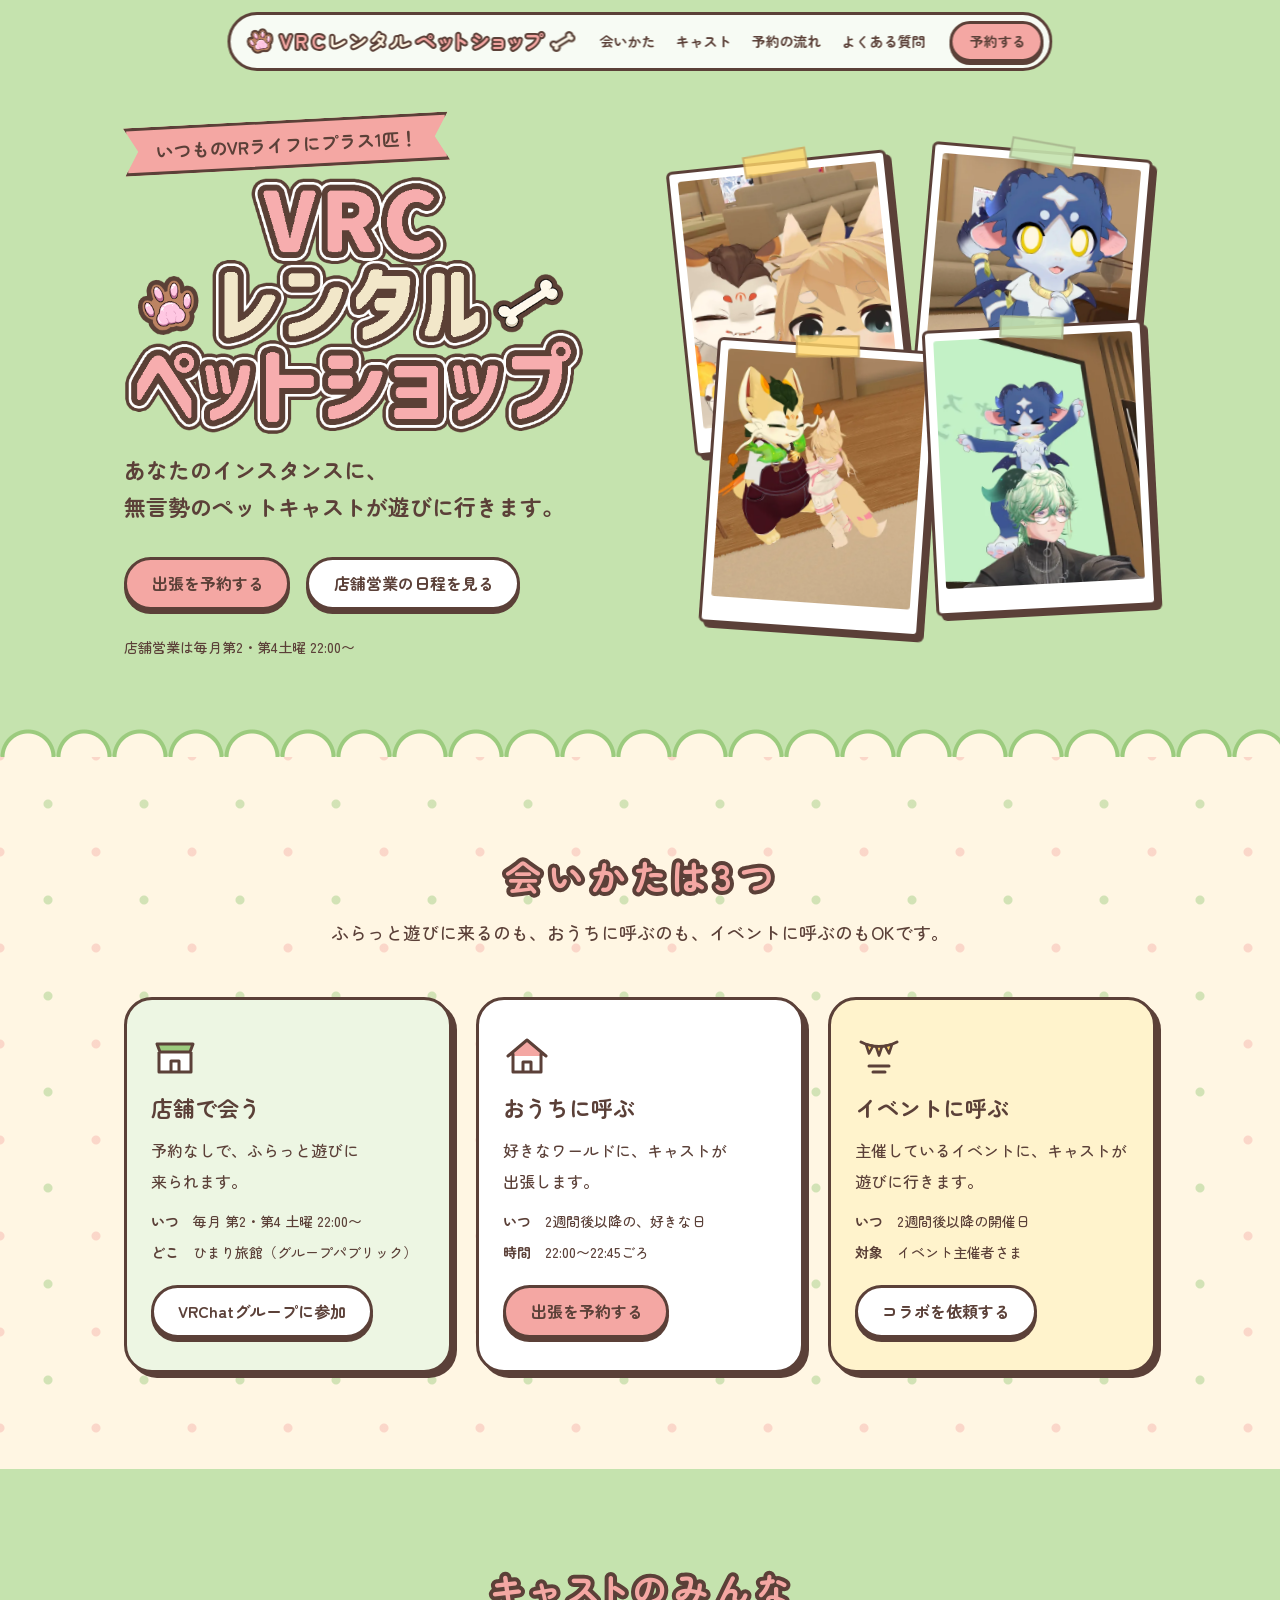
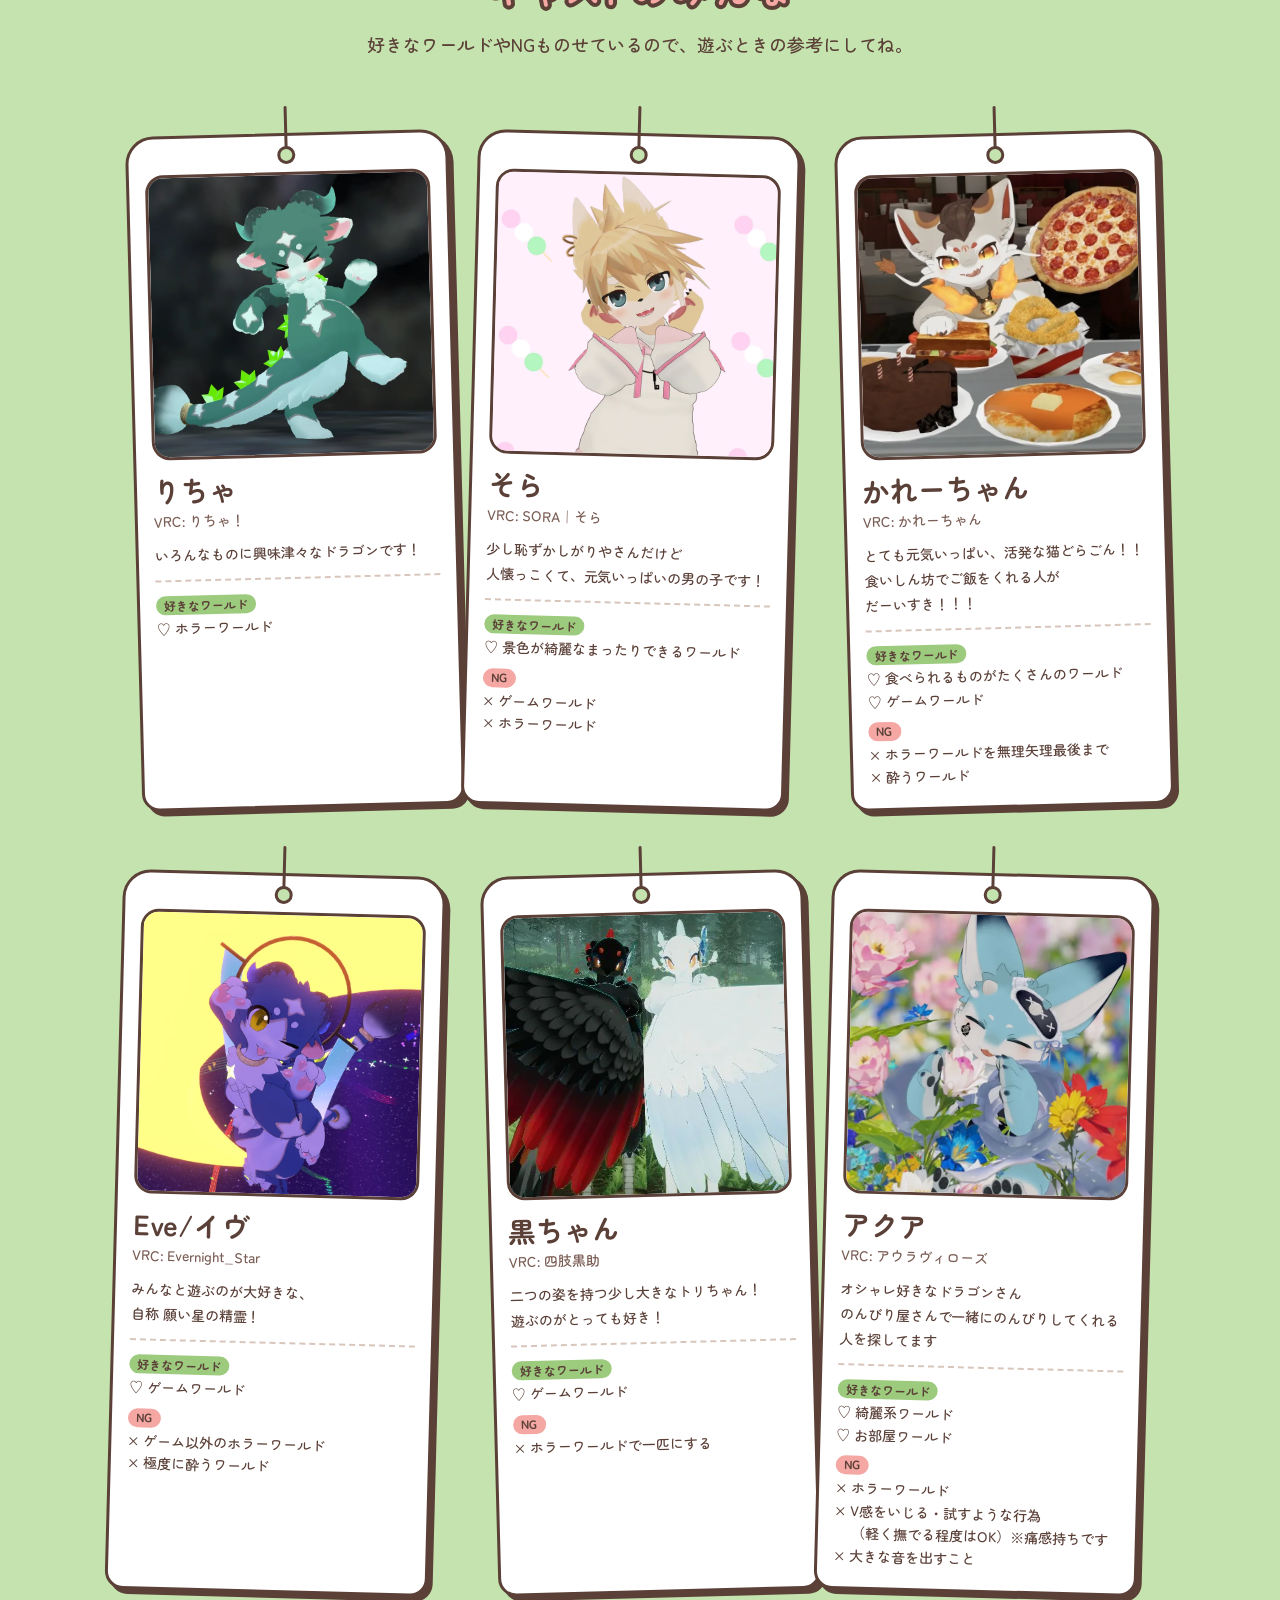
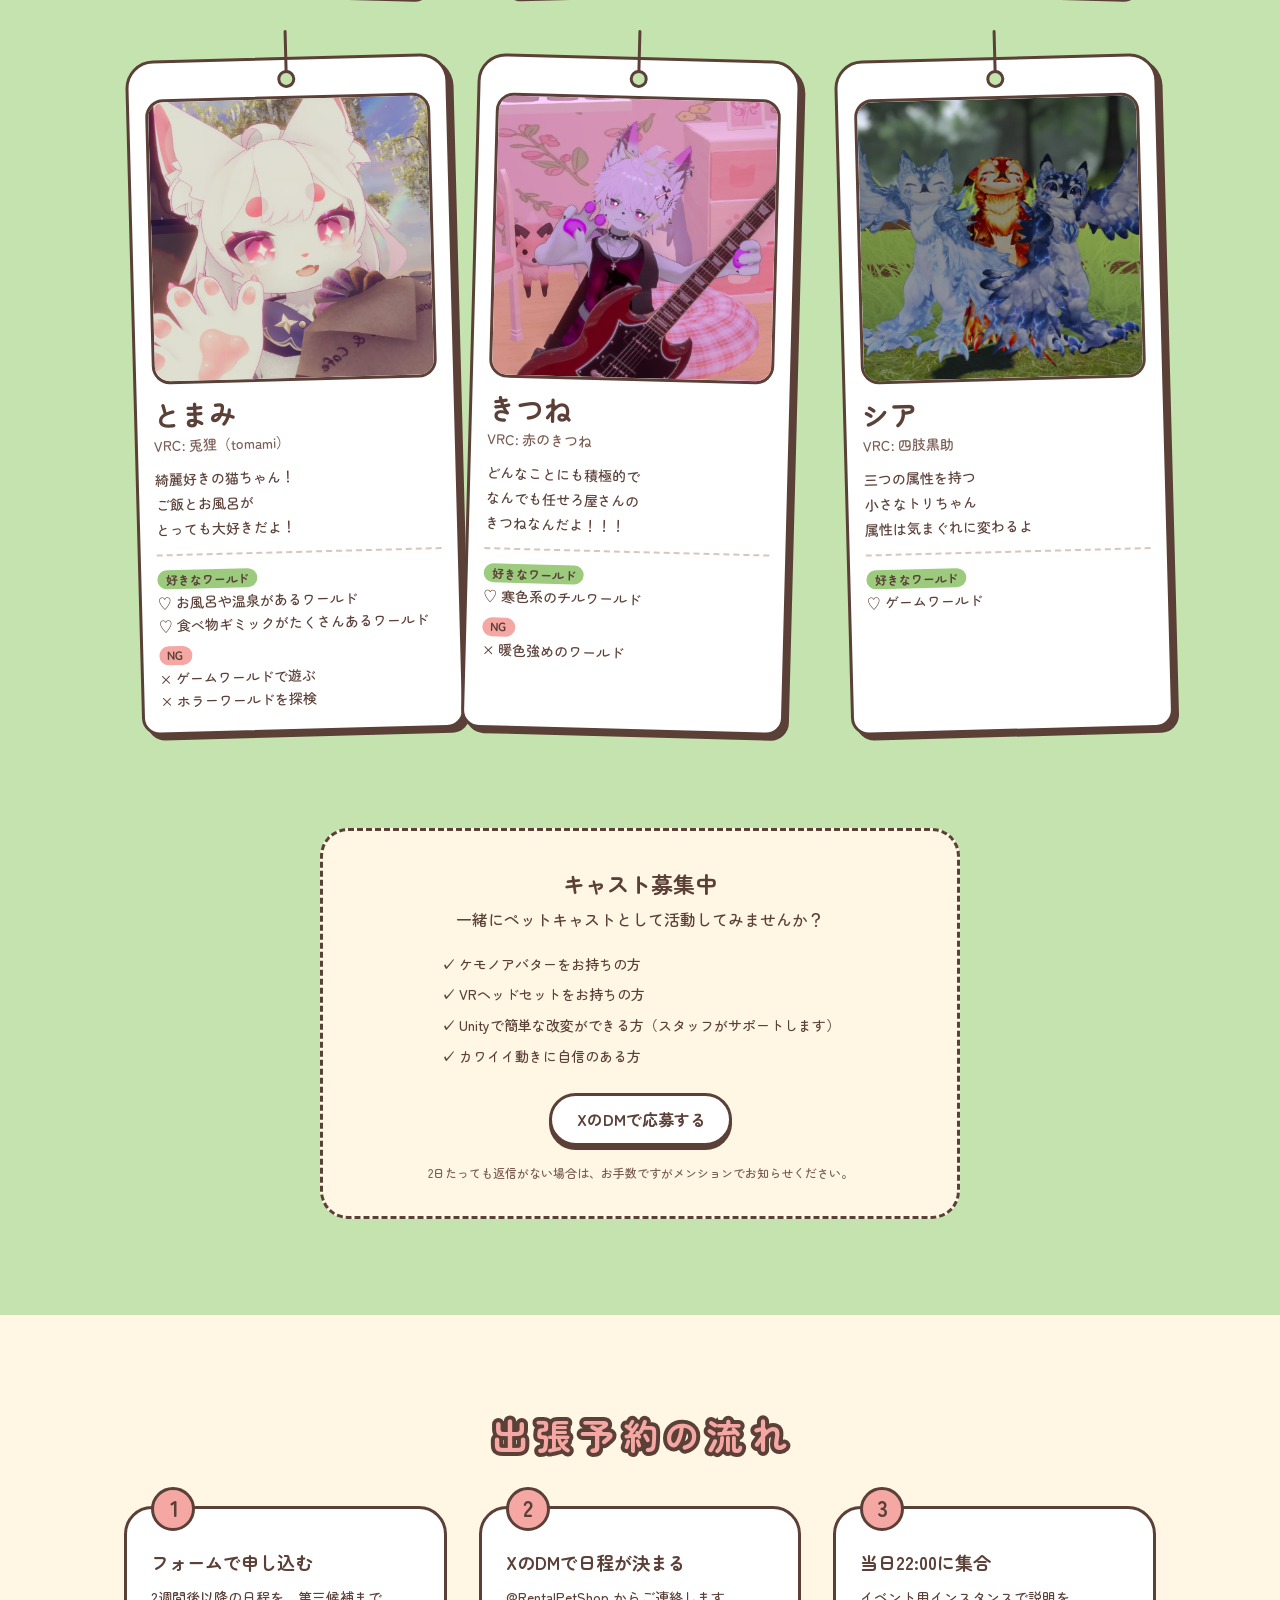
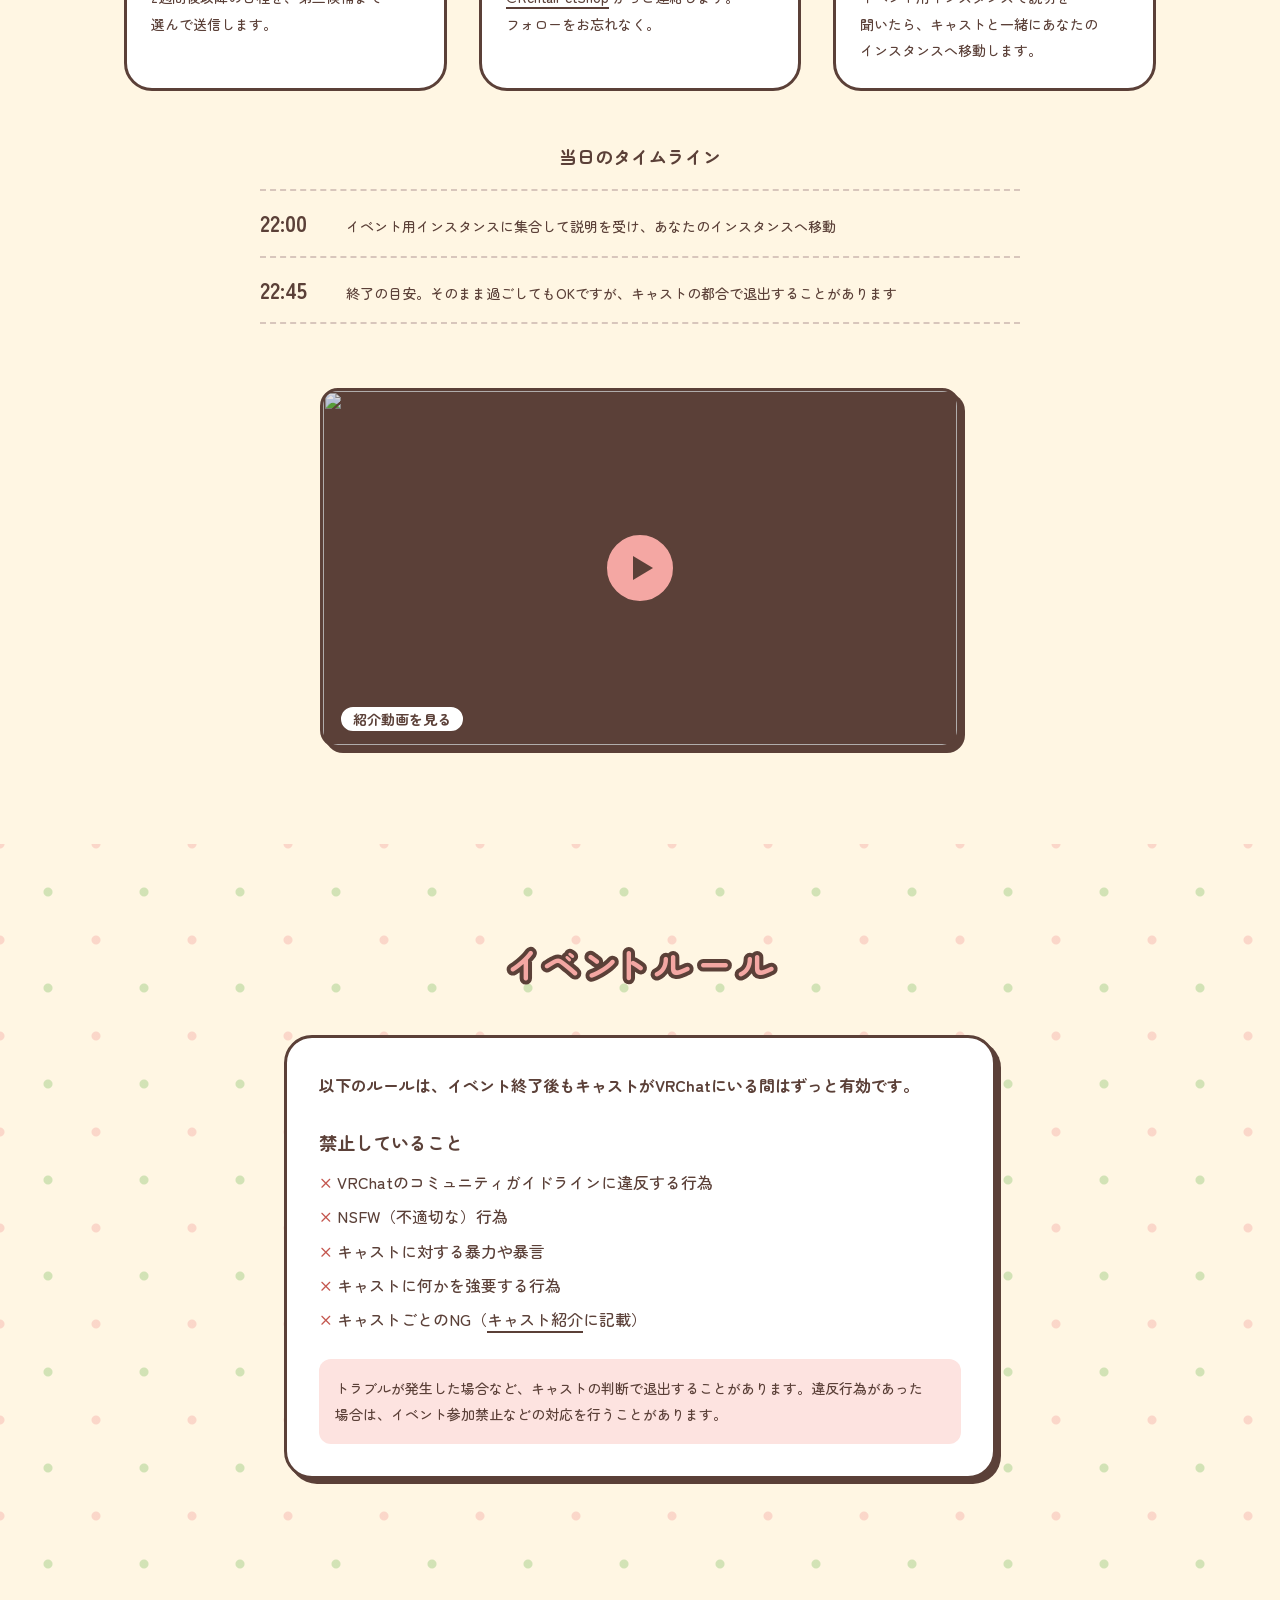
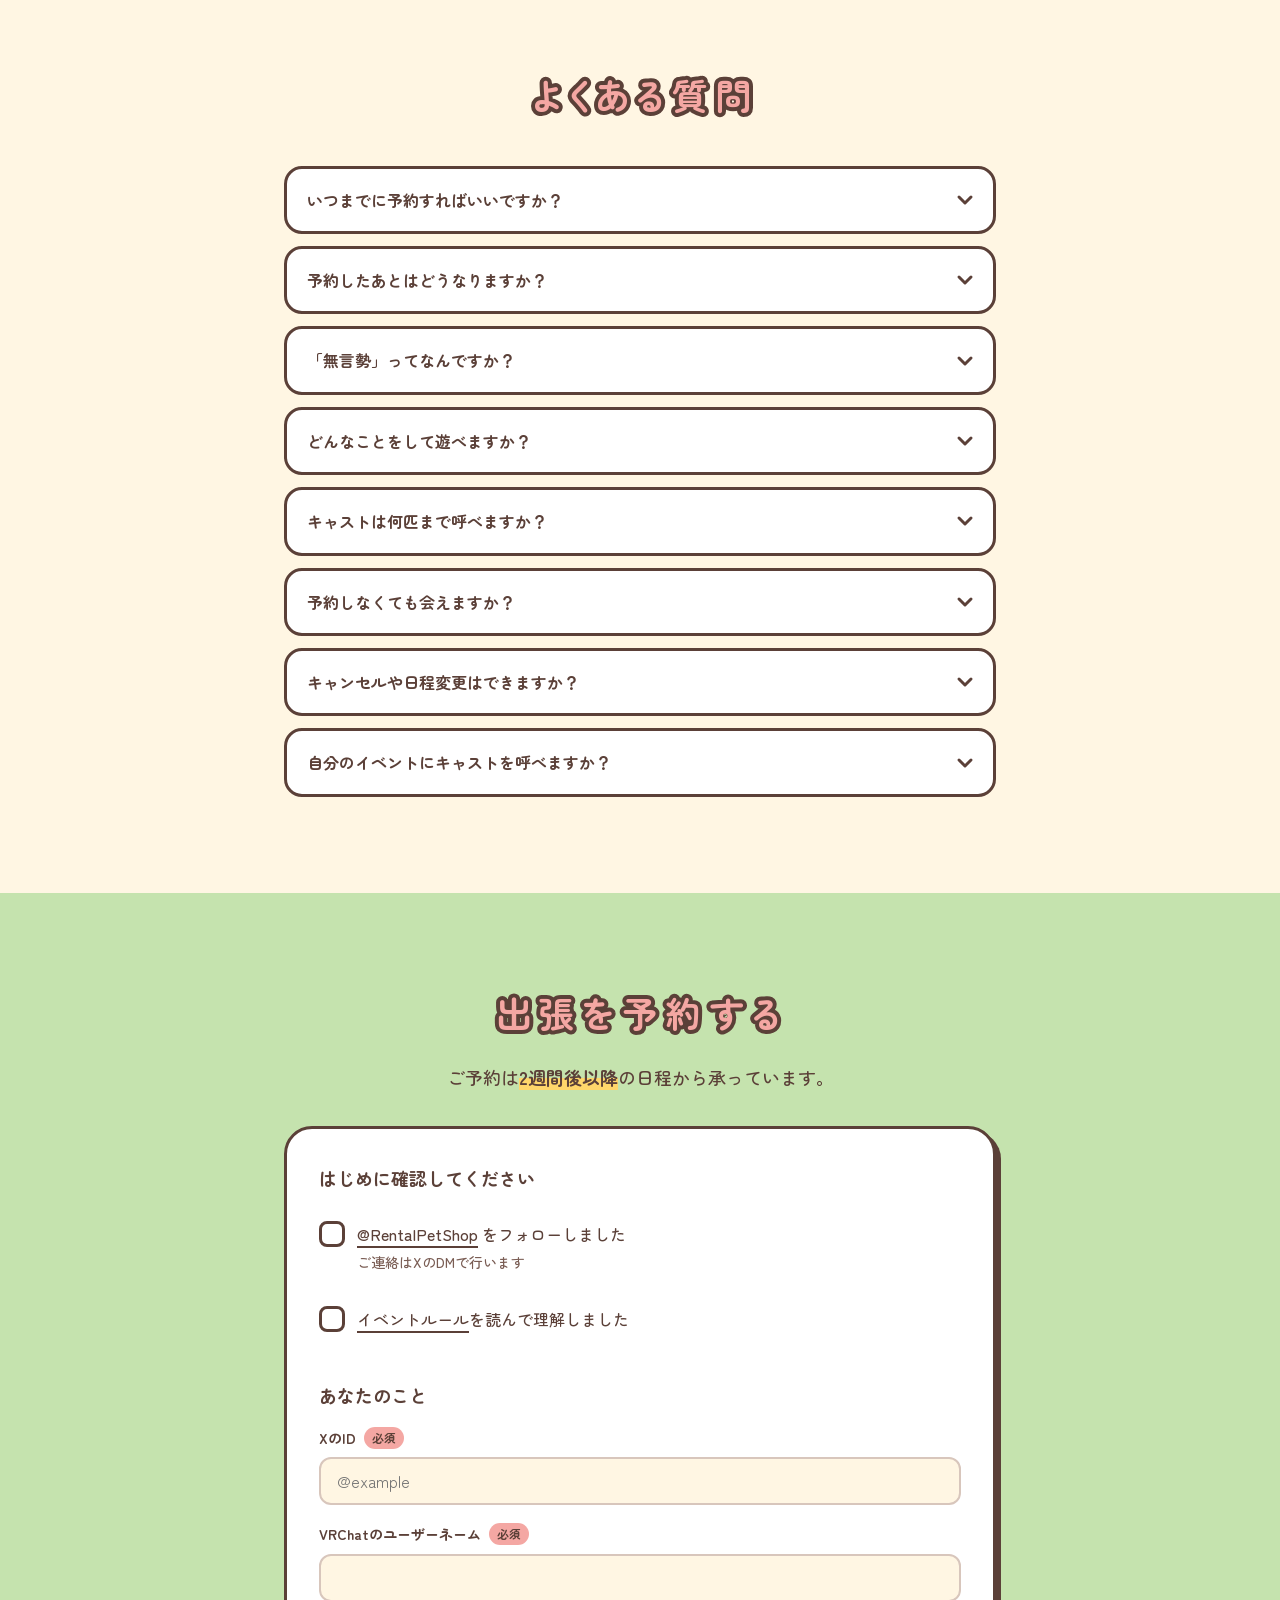
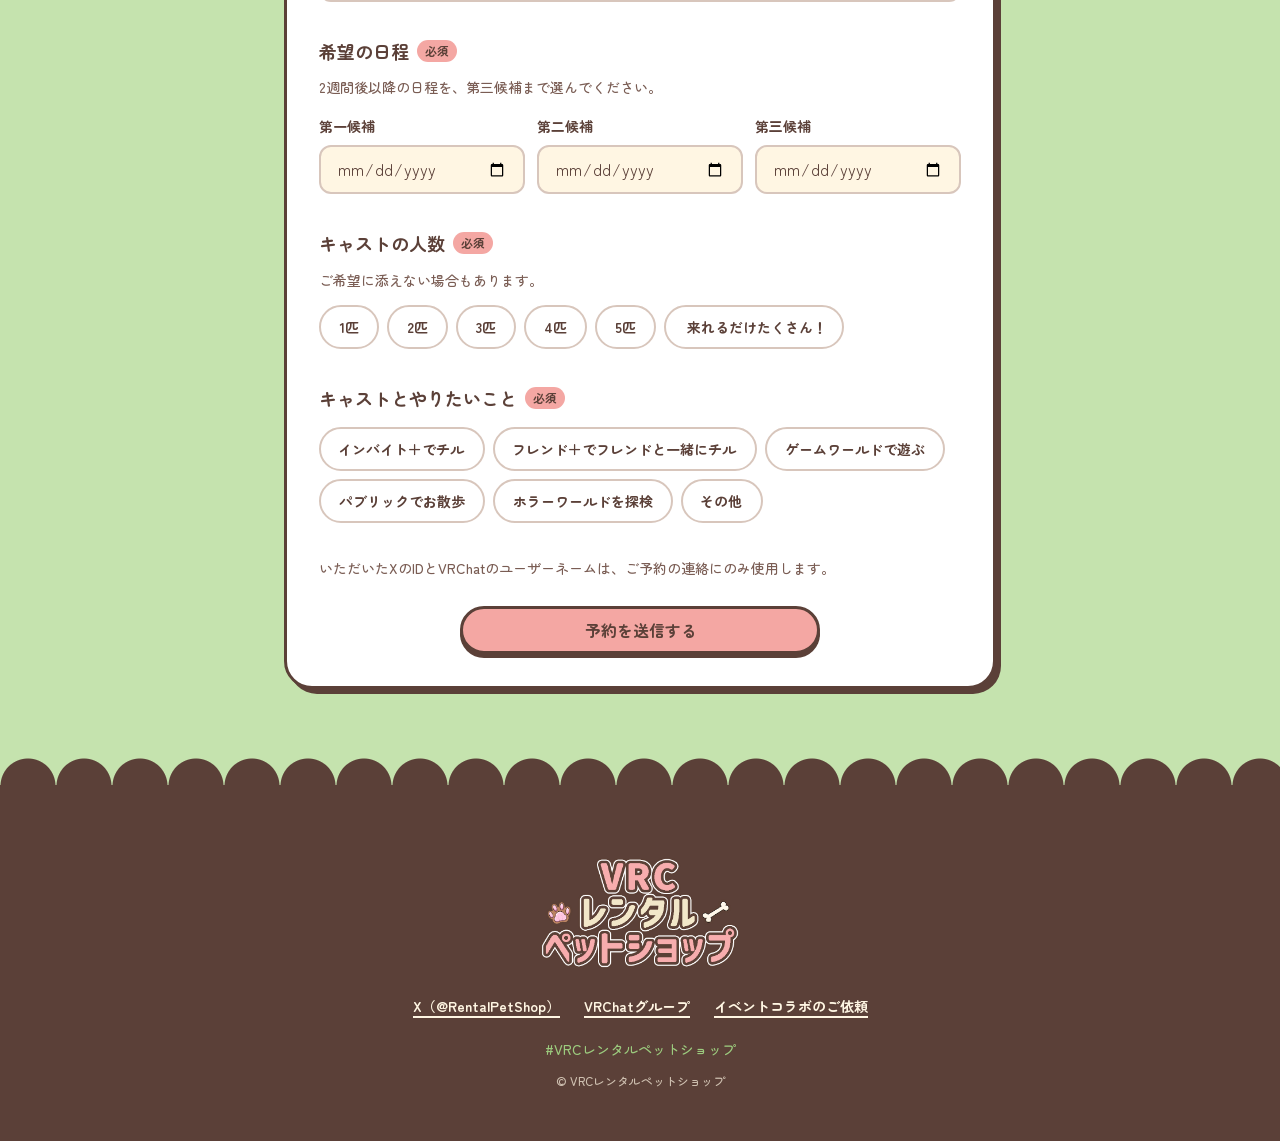
==== commit 8b38b766: "feat: add new cast シア Co-Authored-By: Claude Opus 5.5 <noreply@anthropic.com>" ====
--- a/index.html
+++ b/index.html
@@ -395,7 +395,7 @@
     </div>
   </footer>
 
-  <script src="cast-data.js?v=20261103d"></script>
+  <script src="cast-data.js?v=20261109a"></script>
   <script src="hero-photos.js?v=20261103d"></script>
   <script src="common.js?v=20261103d"></script>
   <script src="renewal.js?v=20261103d"></script>
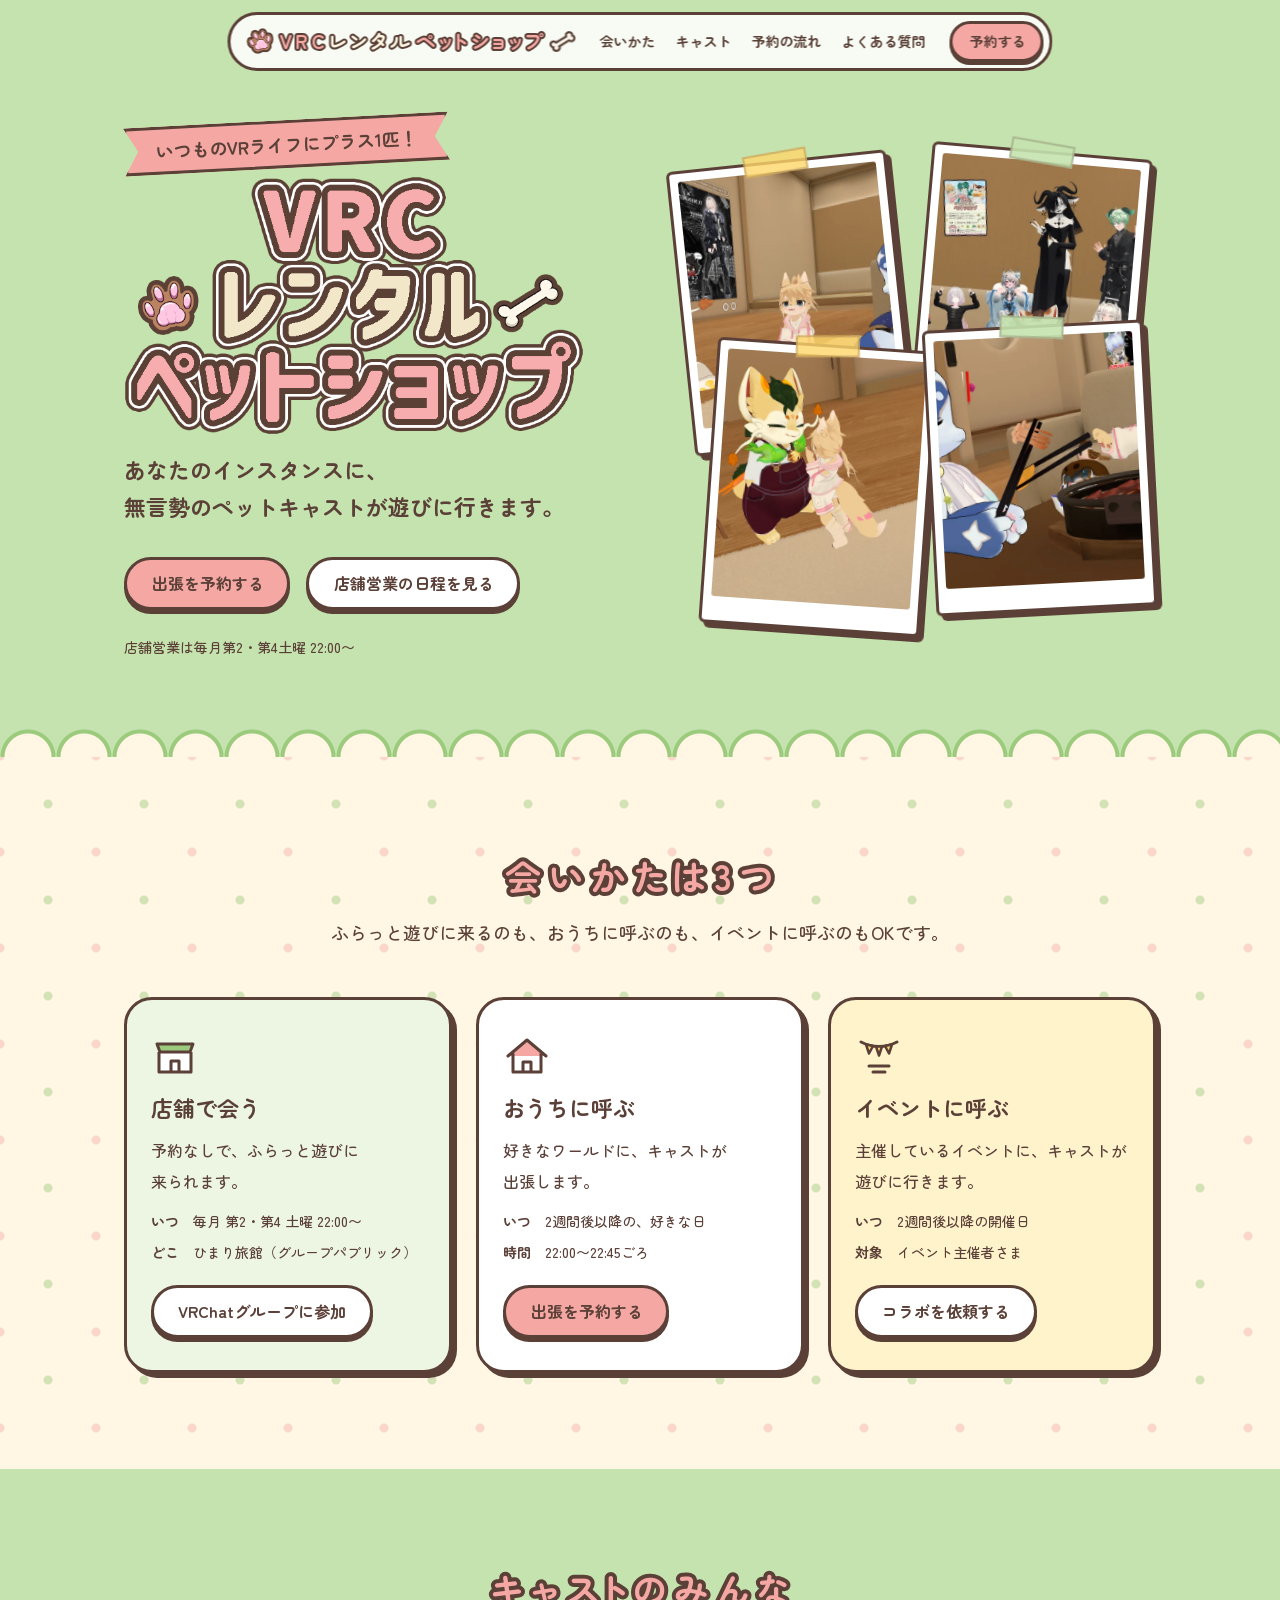
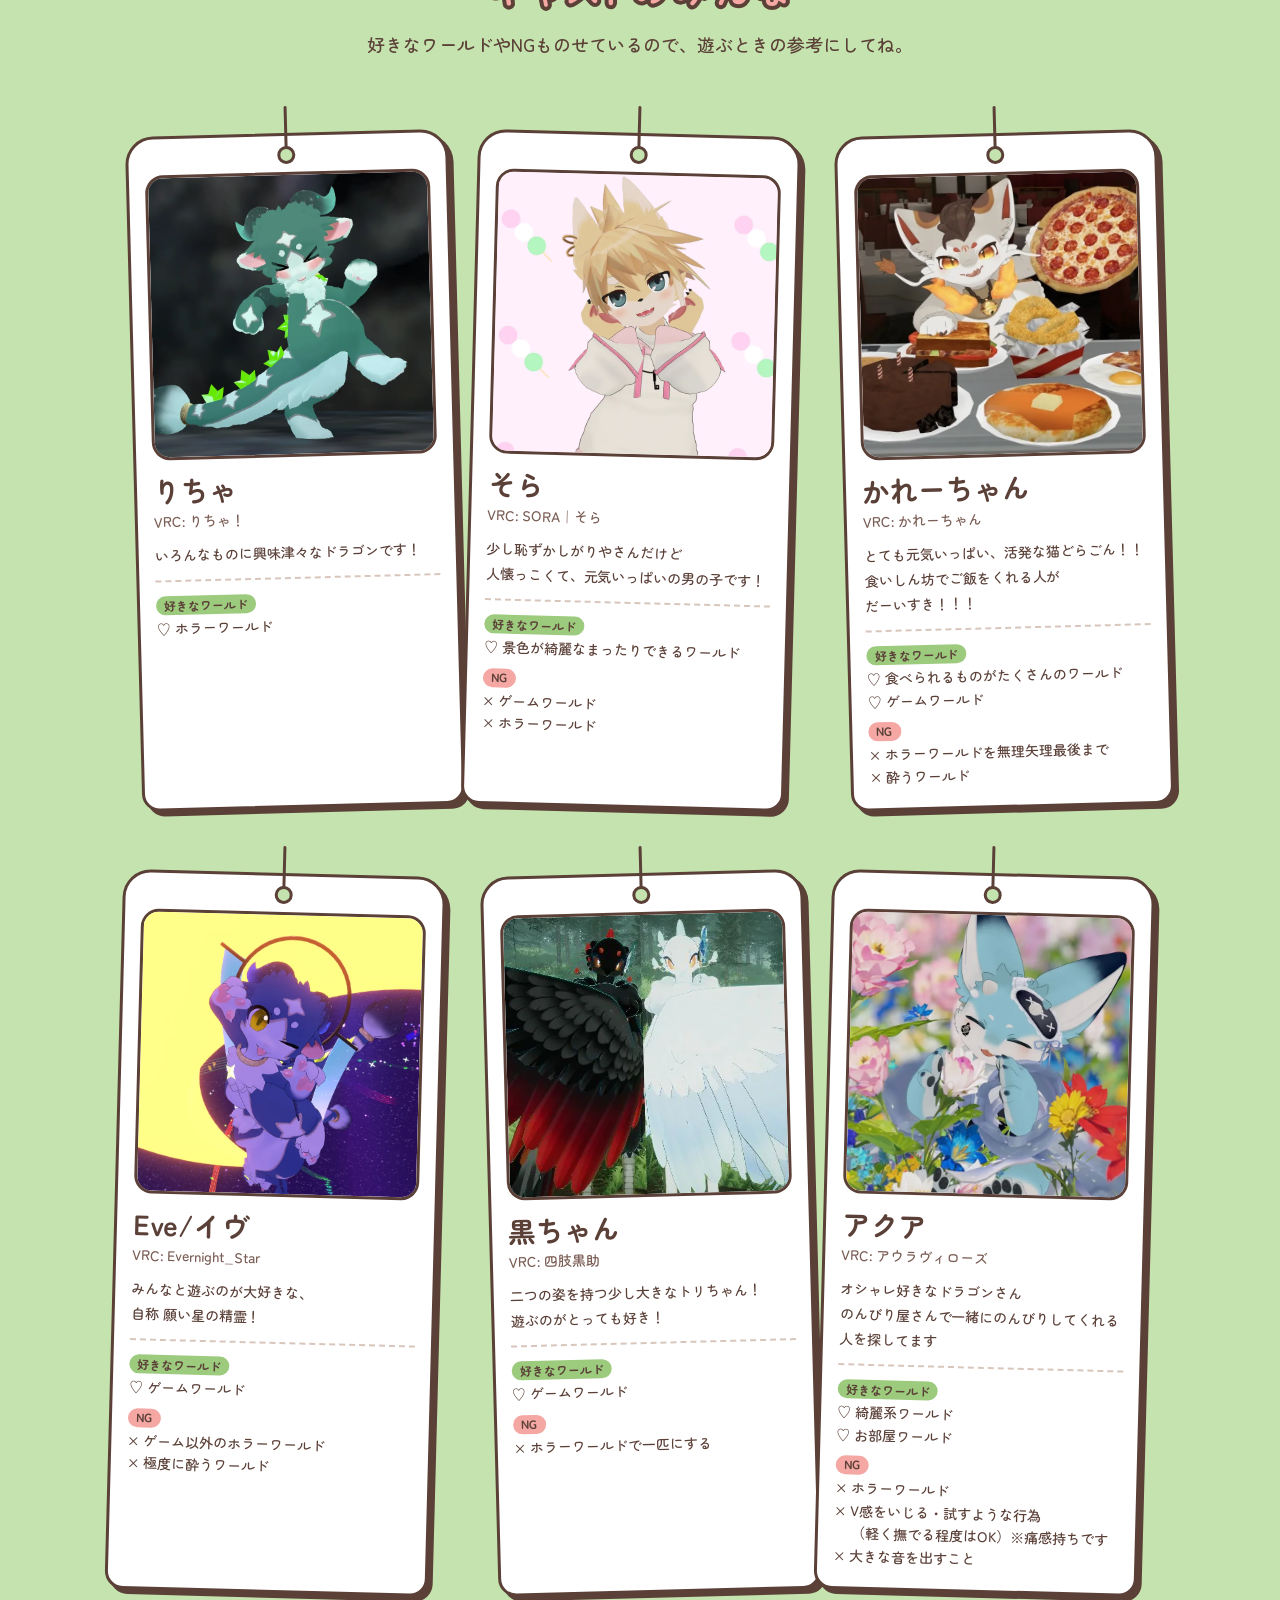
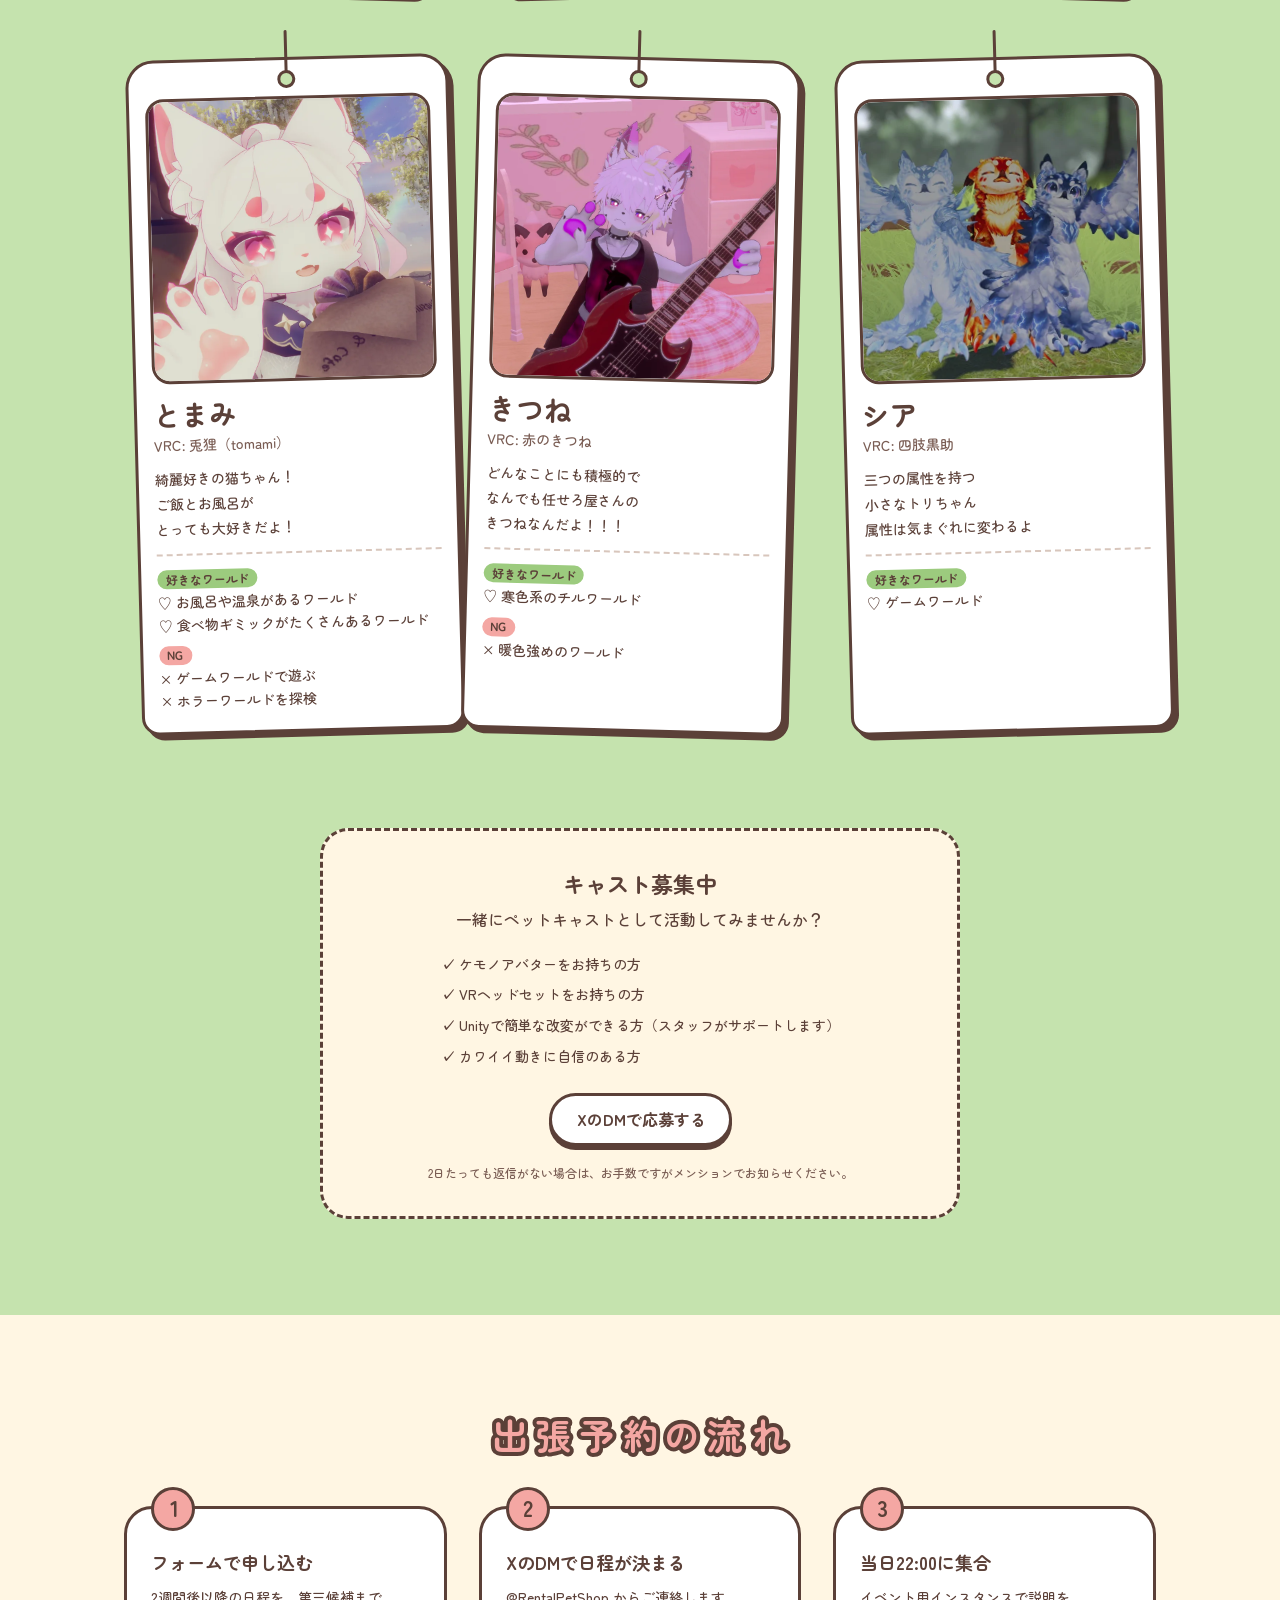
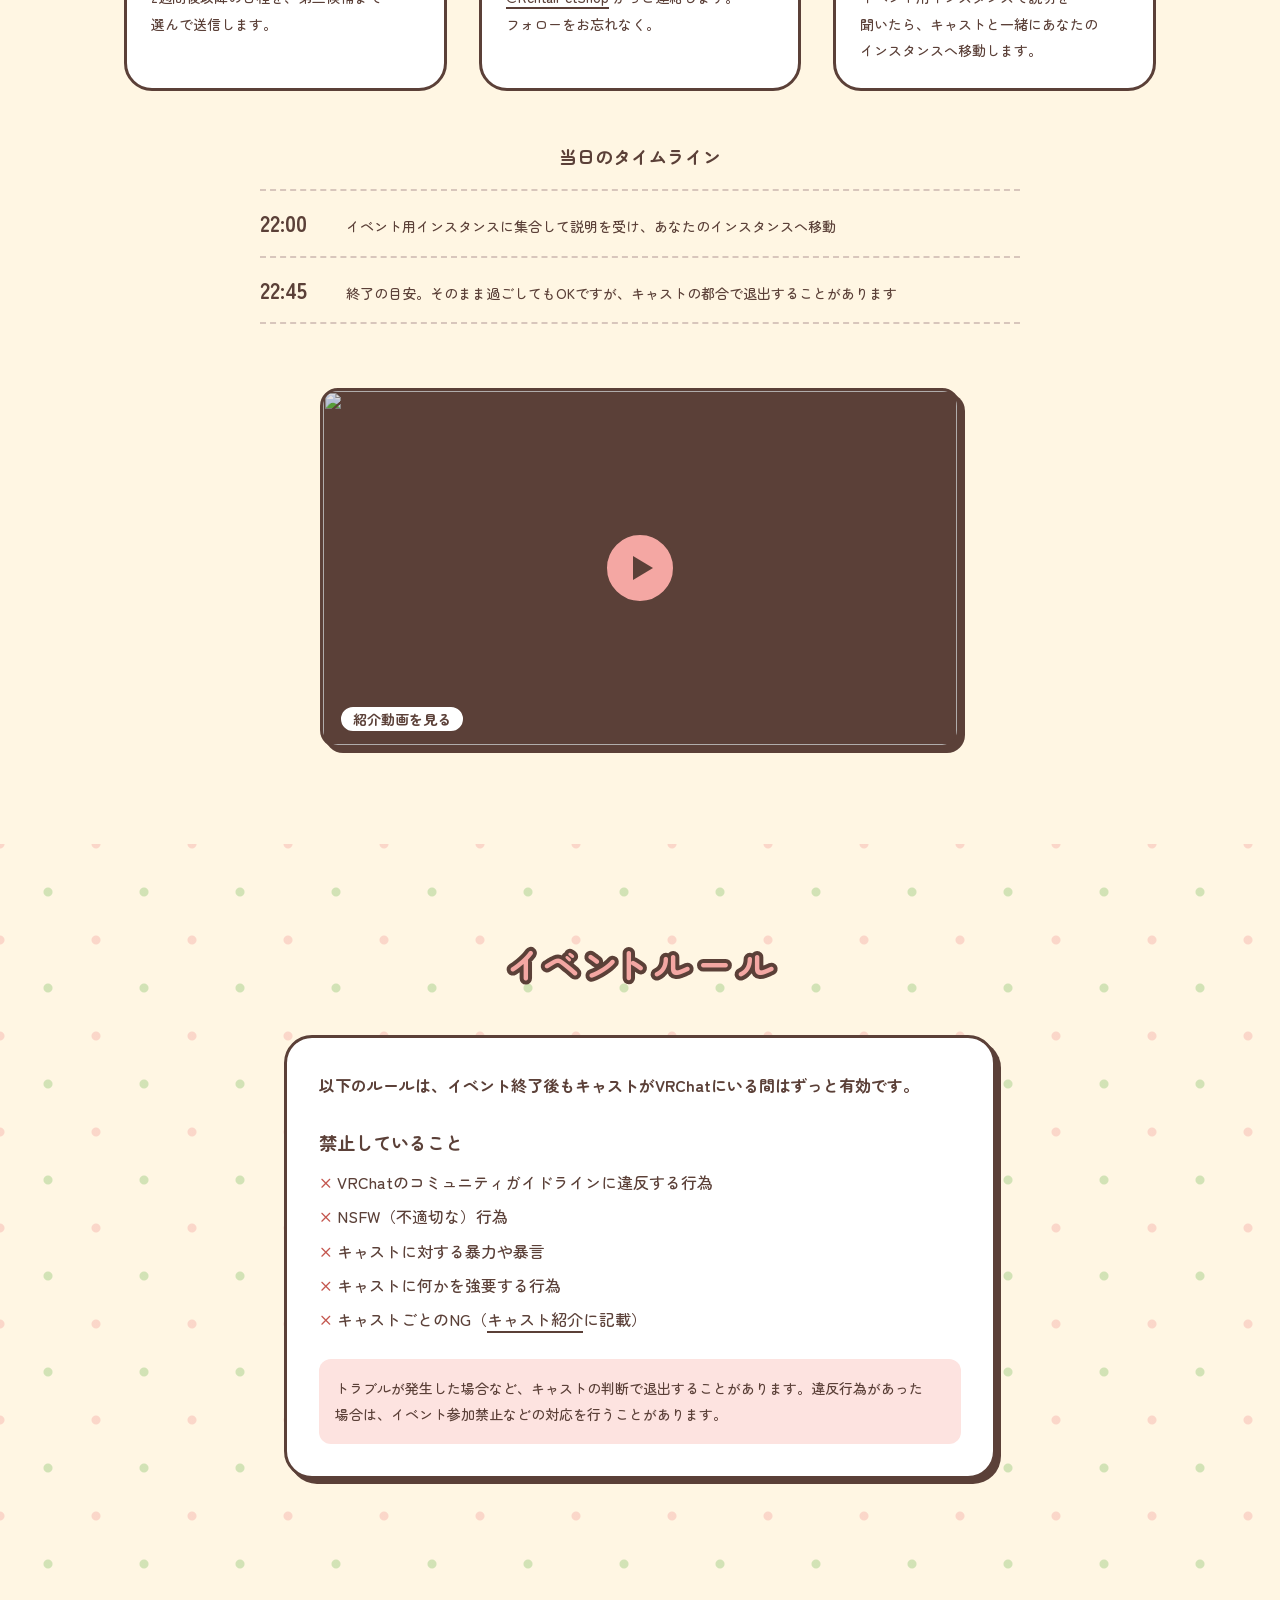
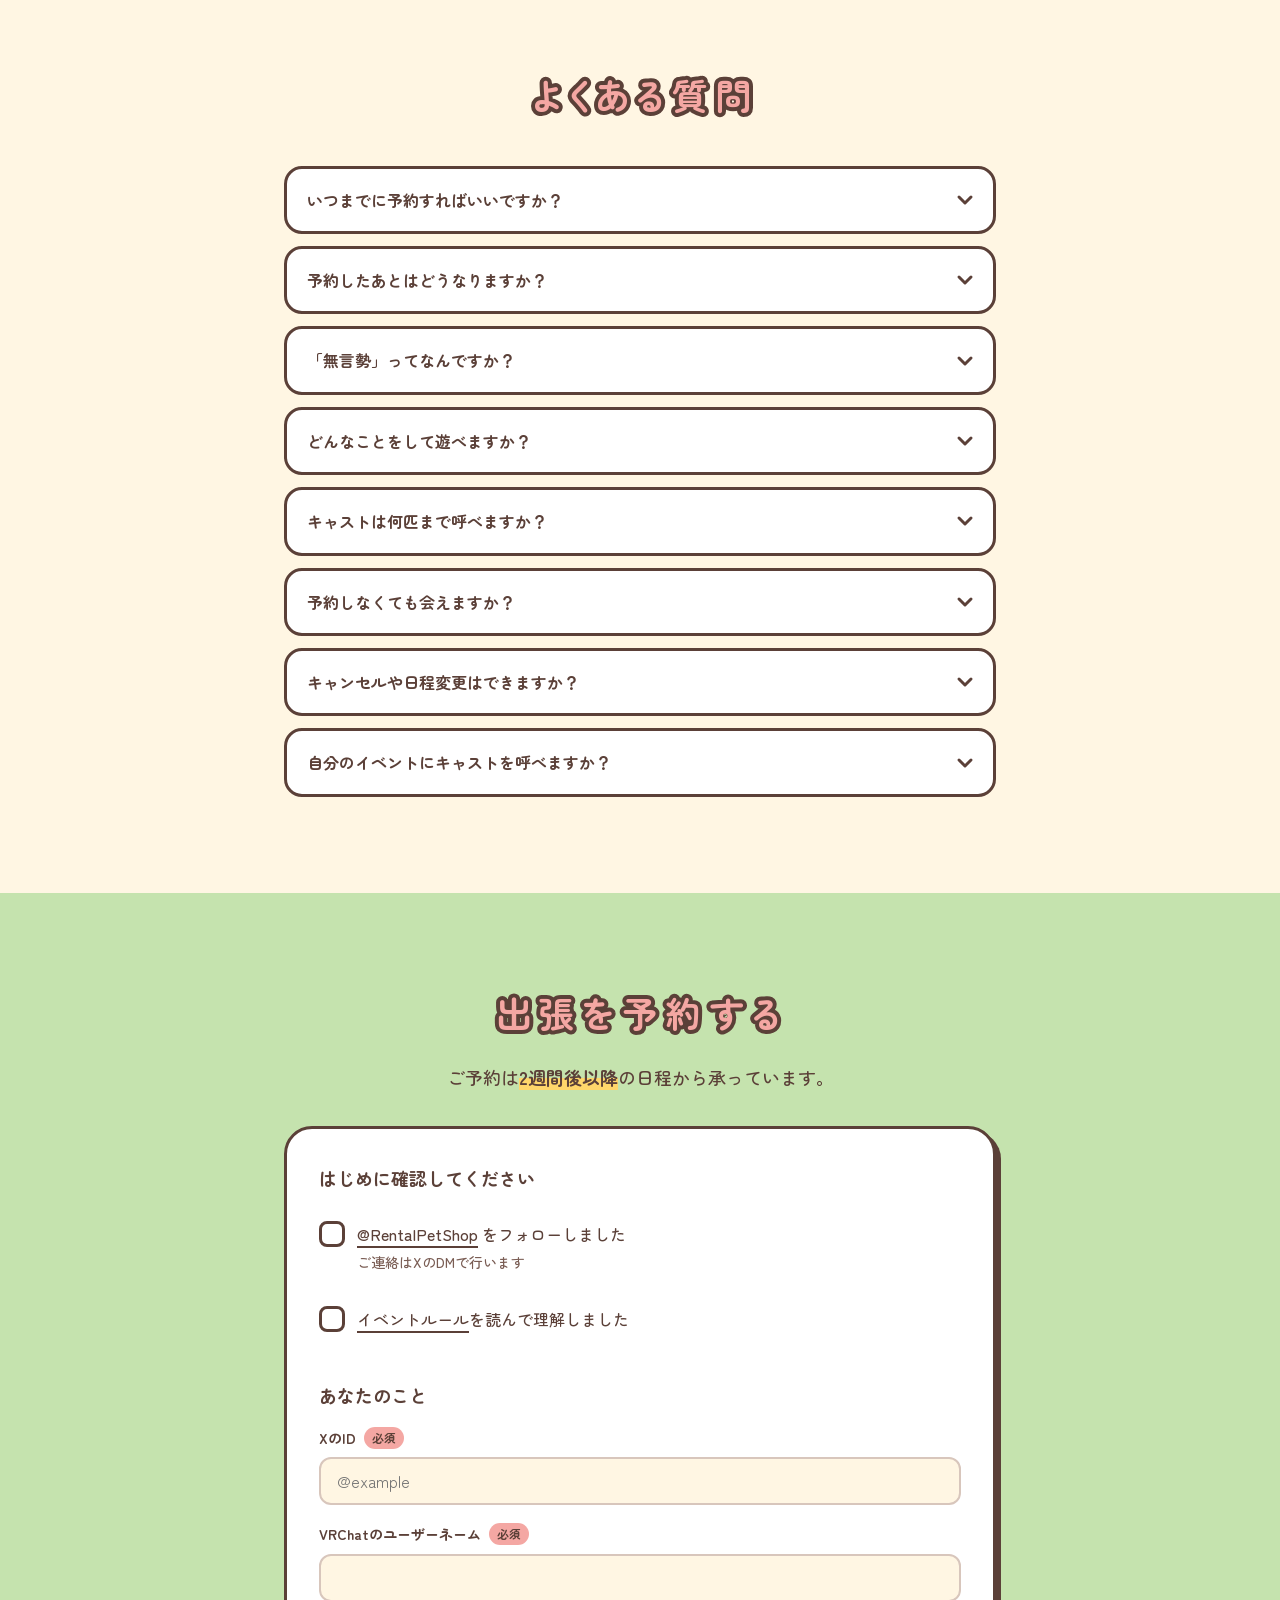
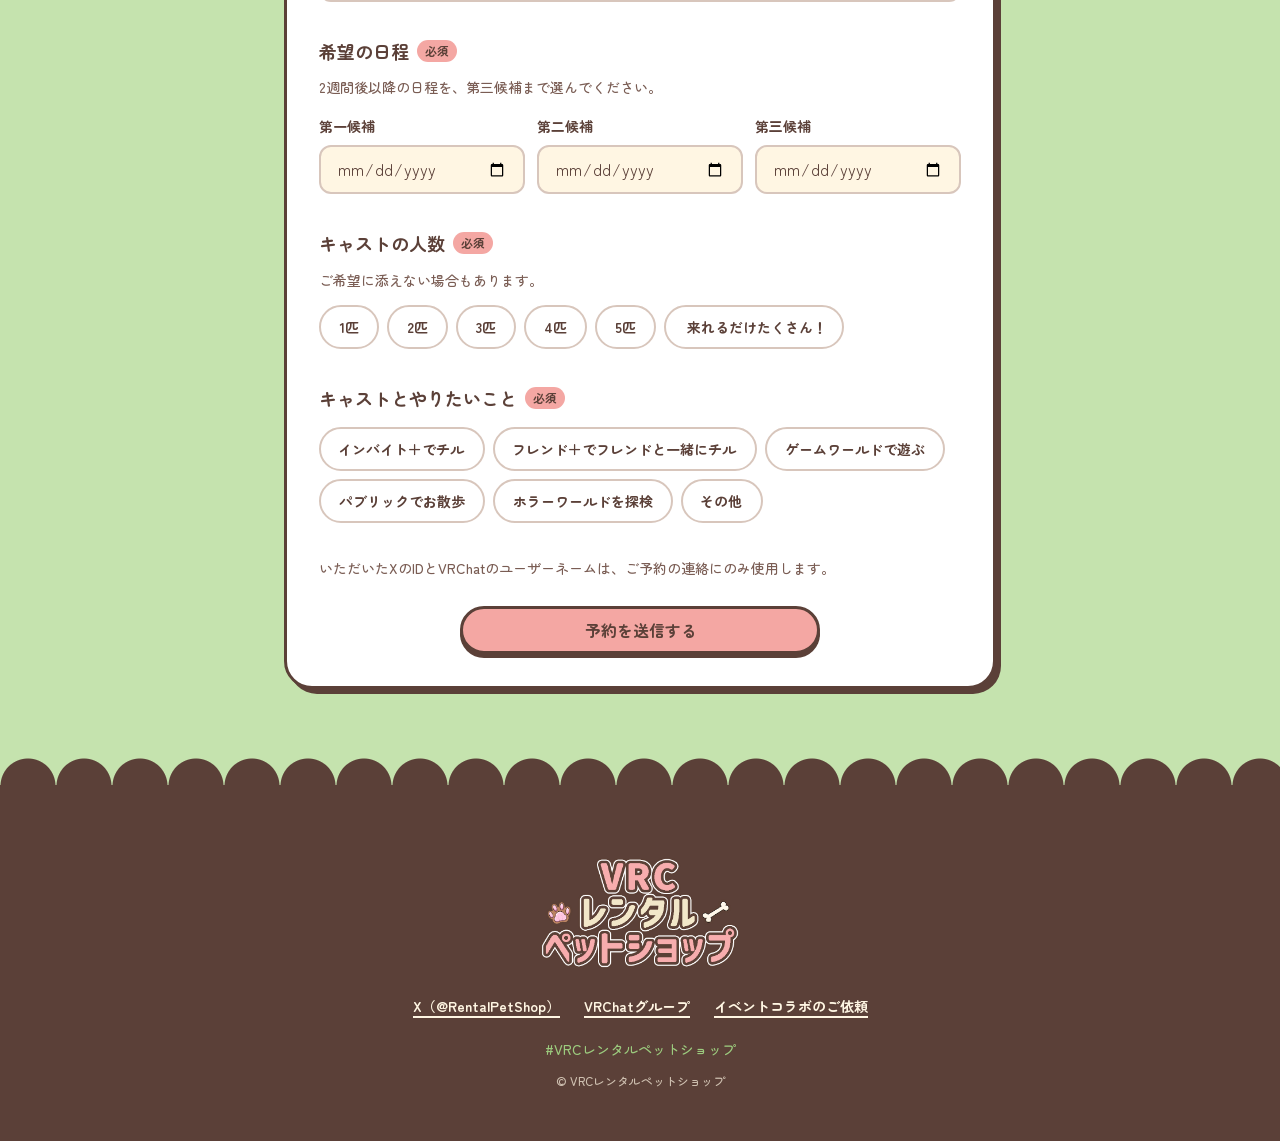
==== commit 19240f8b: "chore: brighten シア's cast photo Co-Authored-By: Claude Opus 5.5 <noreply@anthropic.com>" ====
--- a/index.html
+++ b/index.html
@@ -395,7 +395,7 @@
     </div>
   </footer>
 
-  <script src="cast-data.js?v=20261109a"></script>
+  <script src="cast-data.js?v=20261109b"></script>
   <script src="hero-photos.js?v=20261103d"></script>
   <script src="common.js?v=20261103d"></script>
   <script src="renewal.js?v=20261103d"></script>
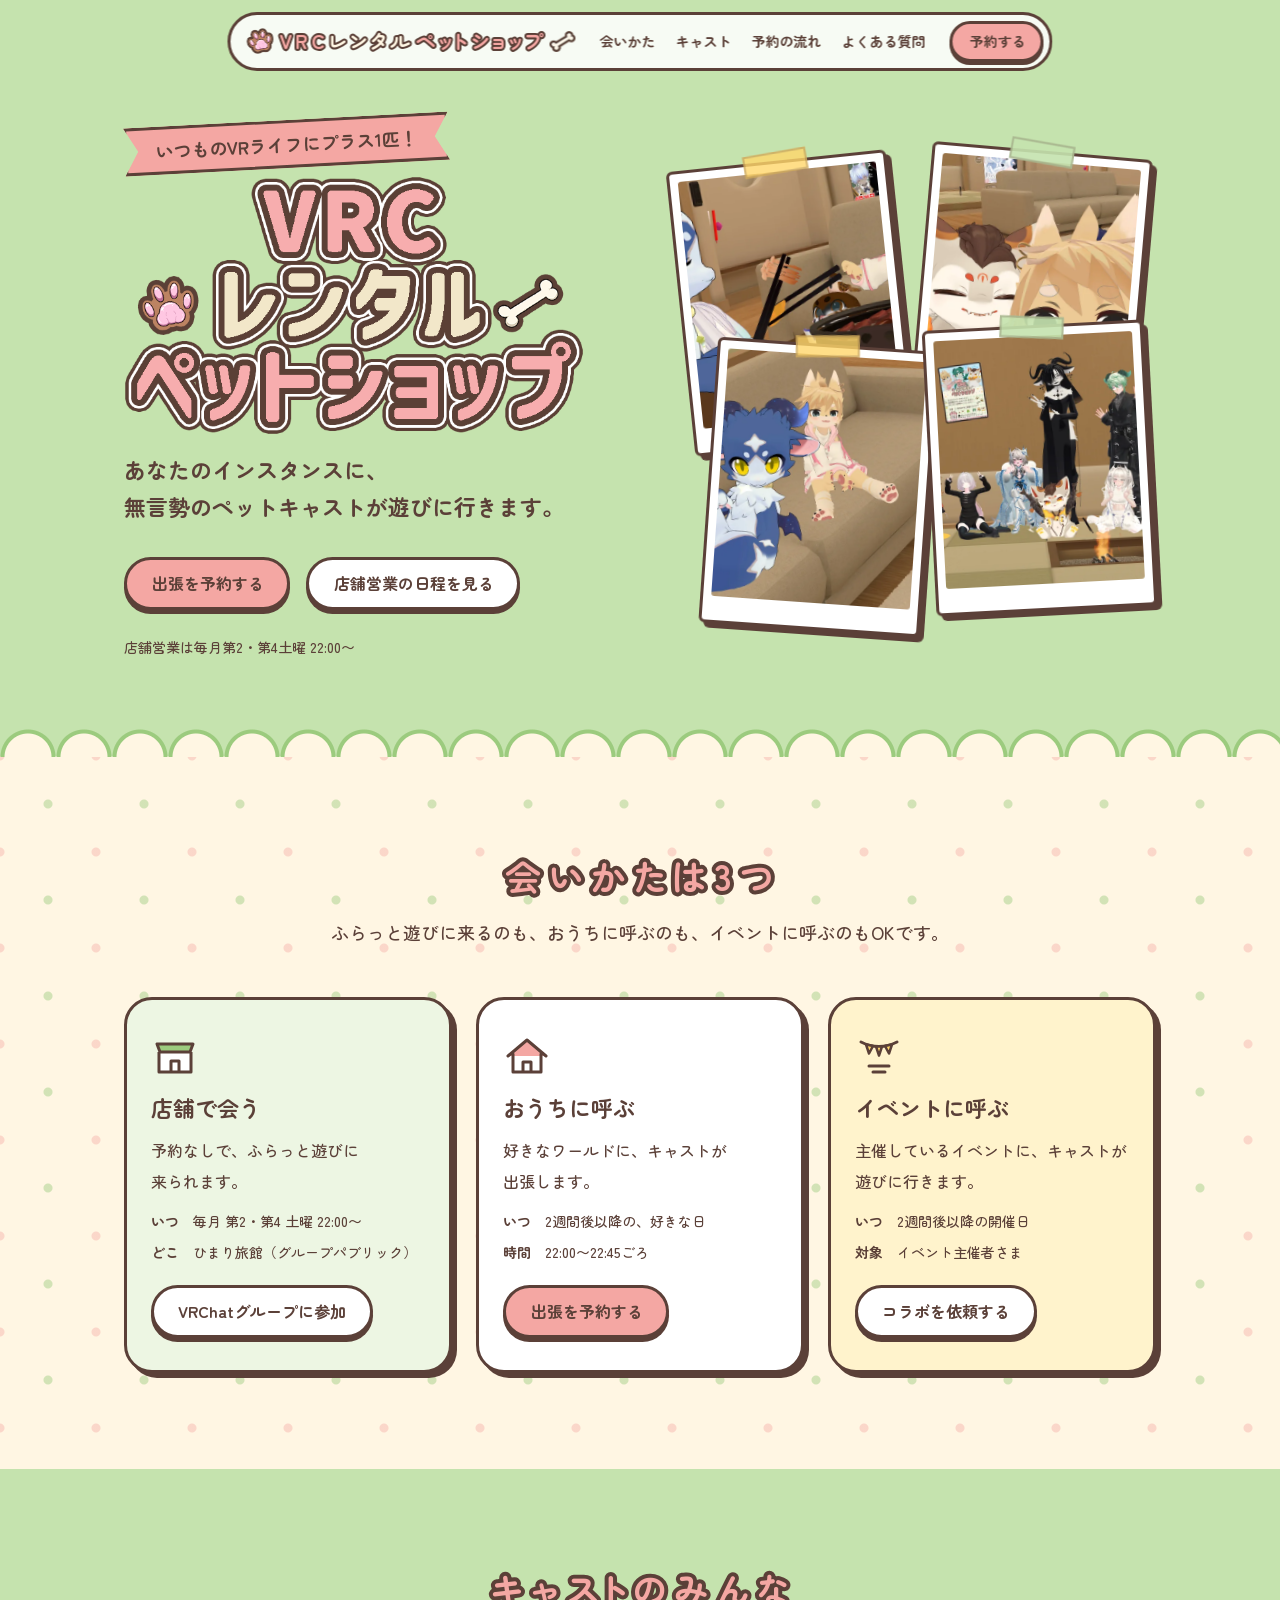
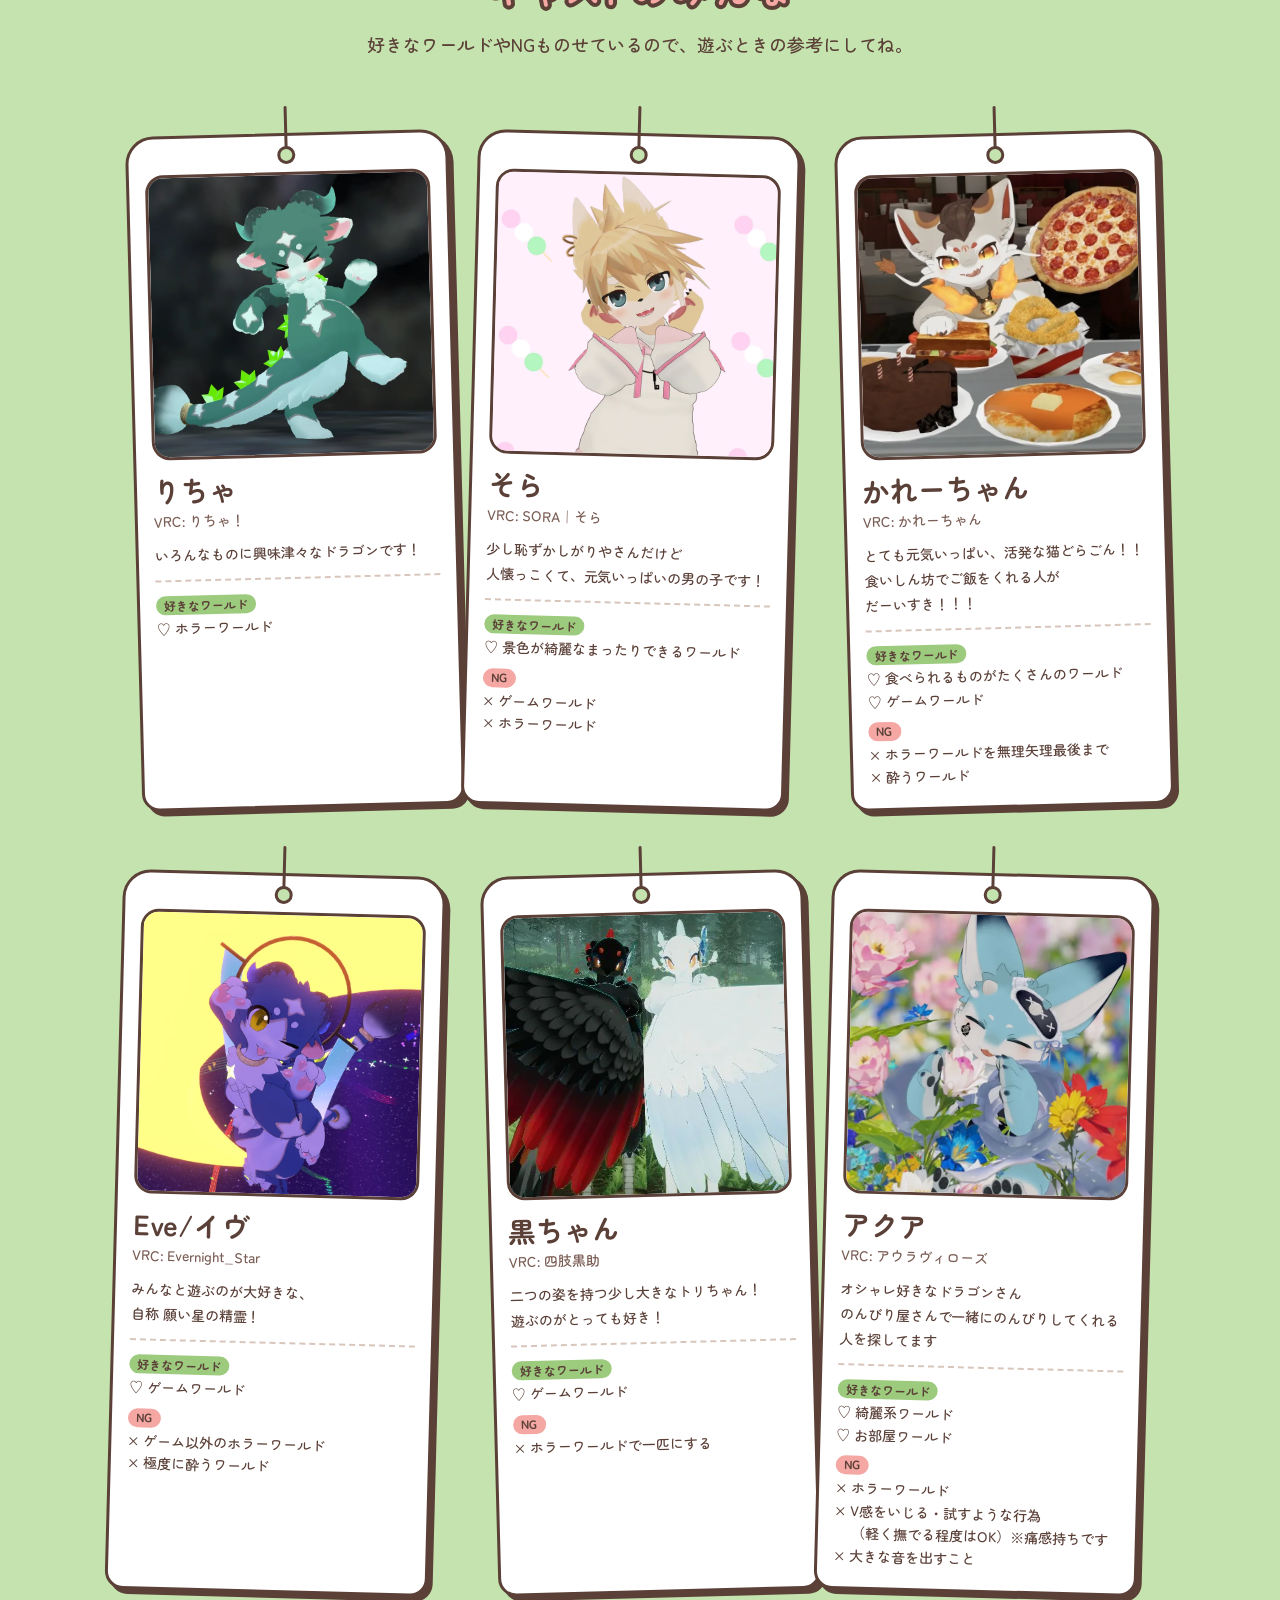
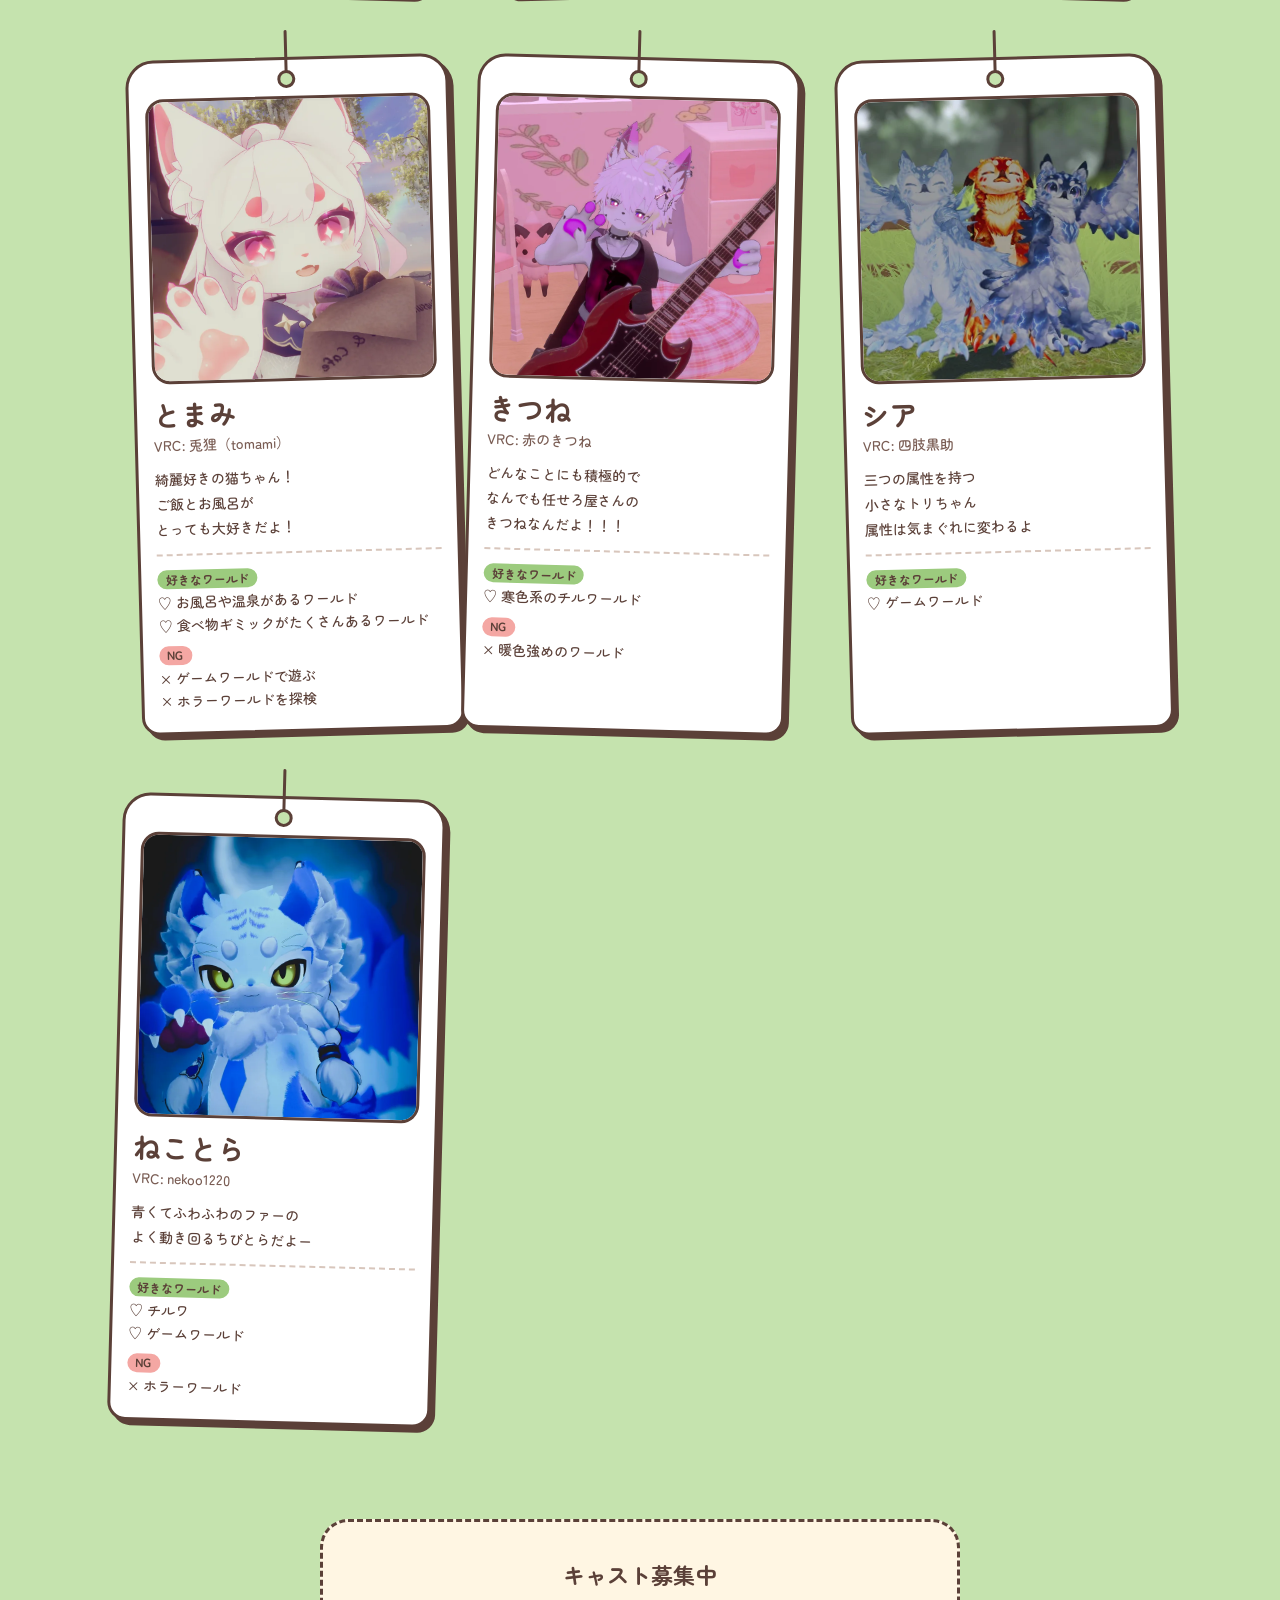
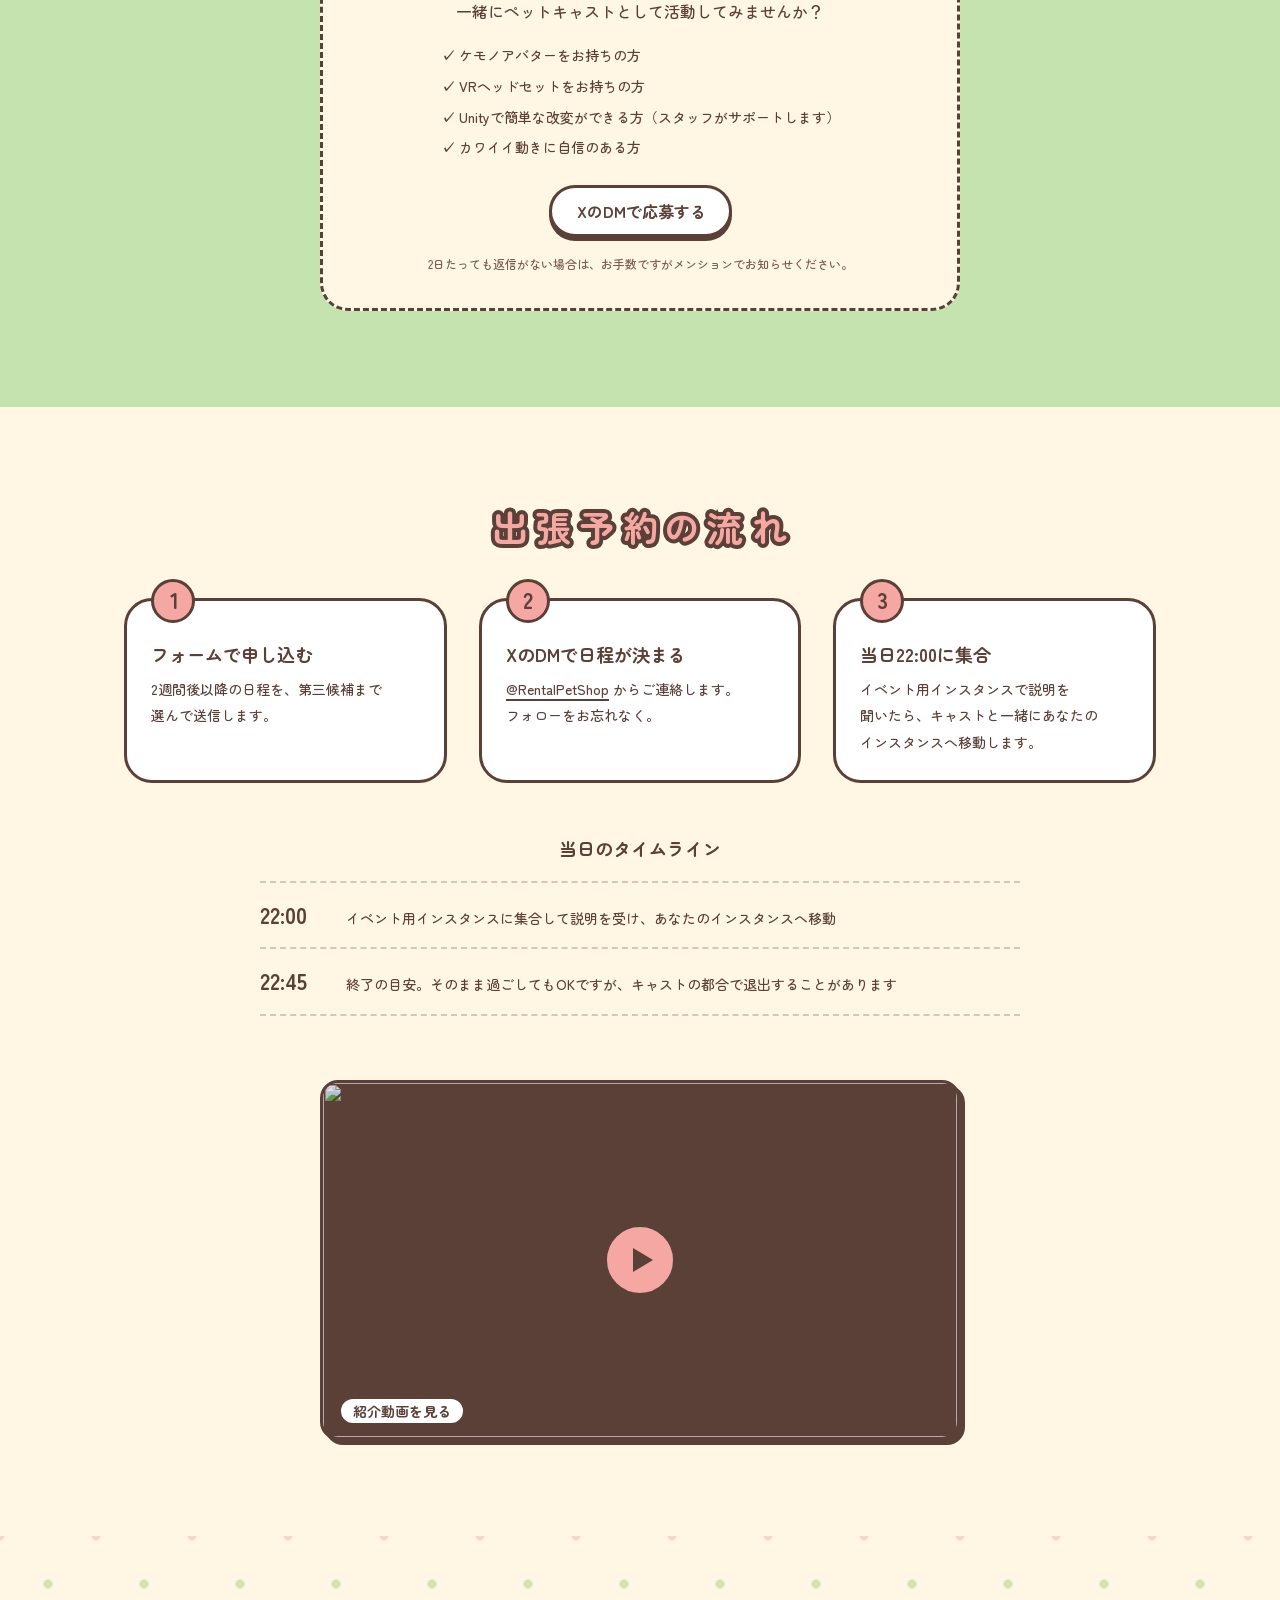
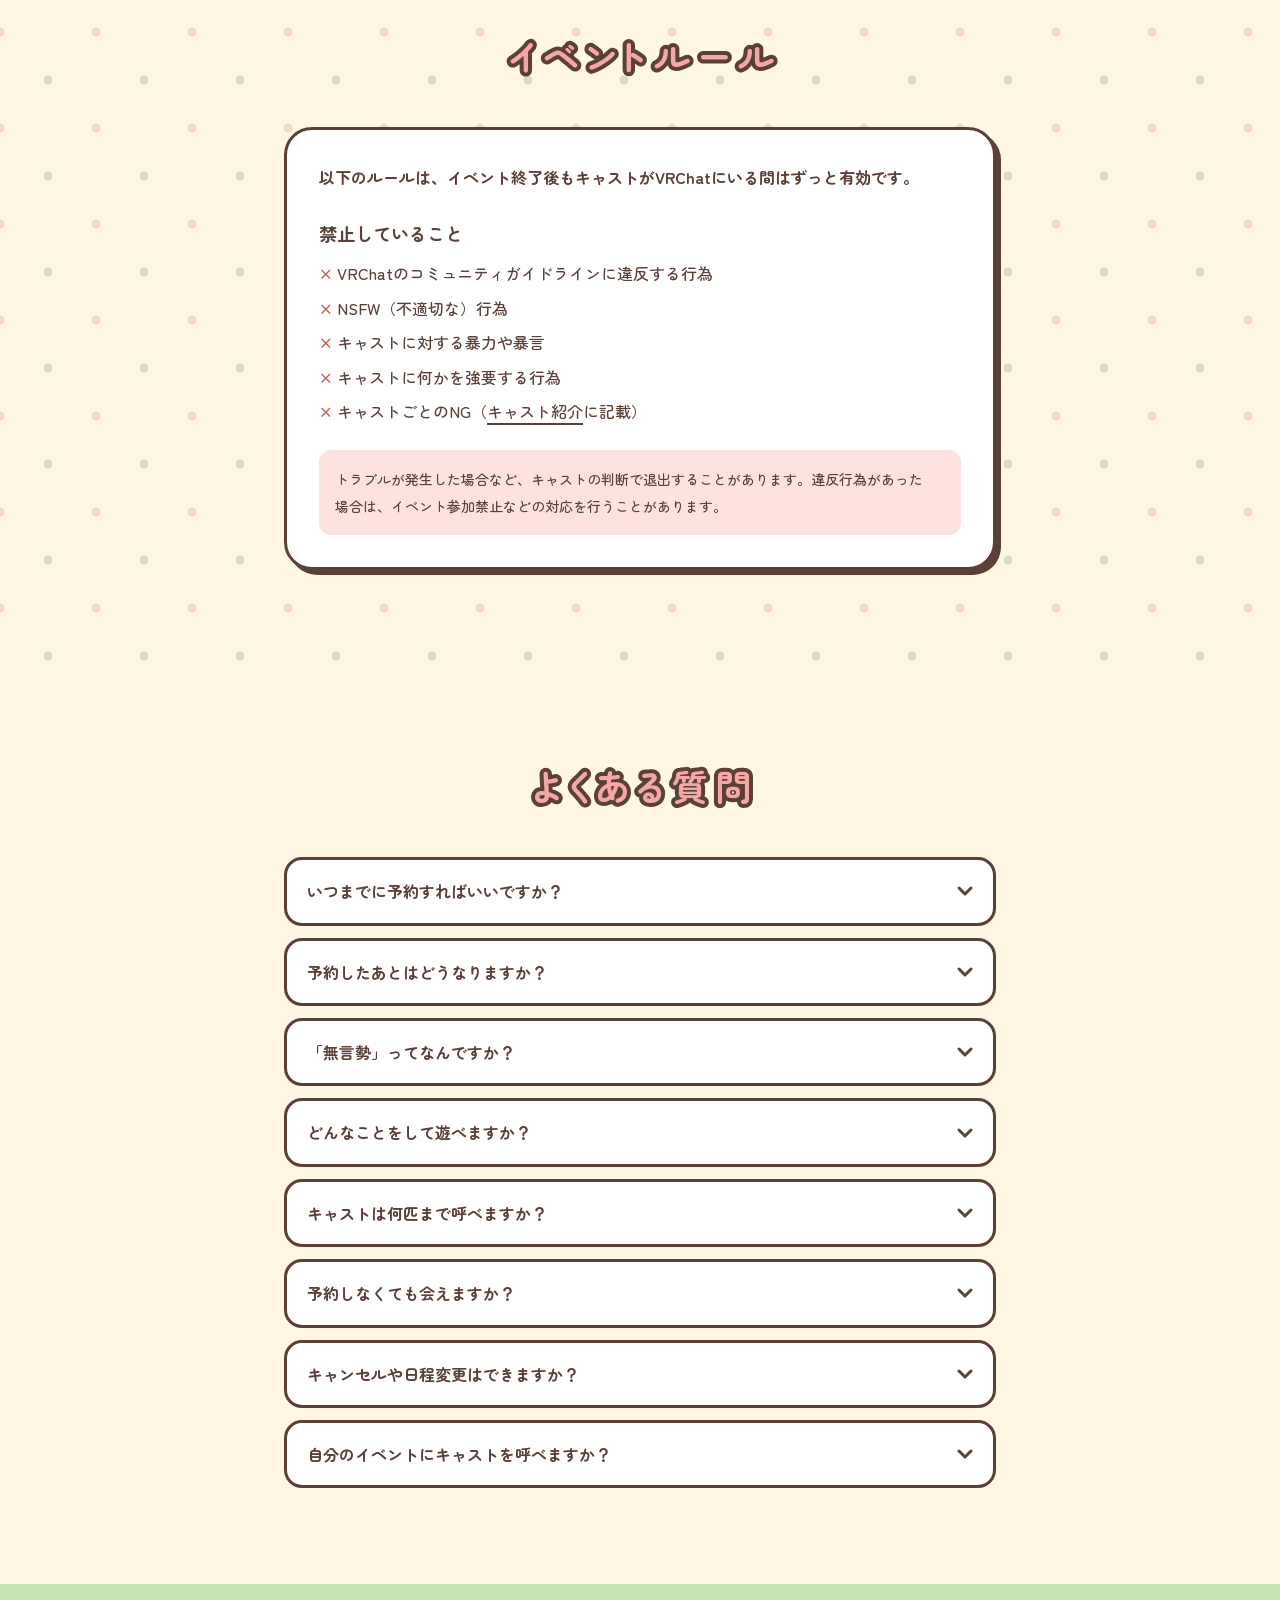
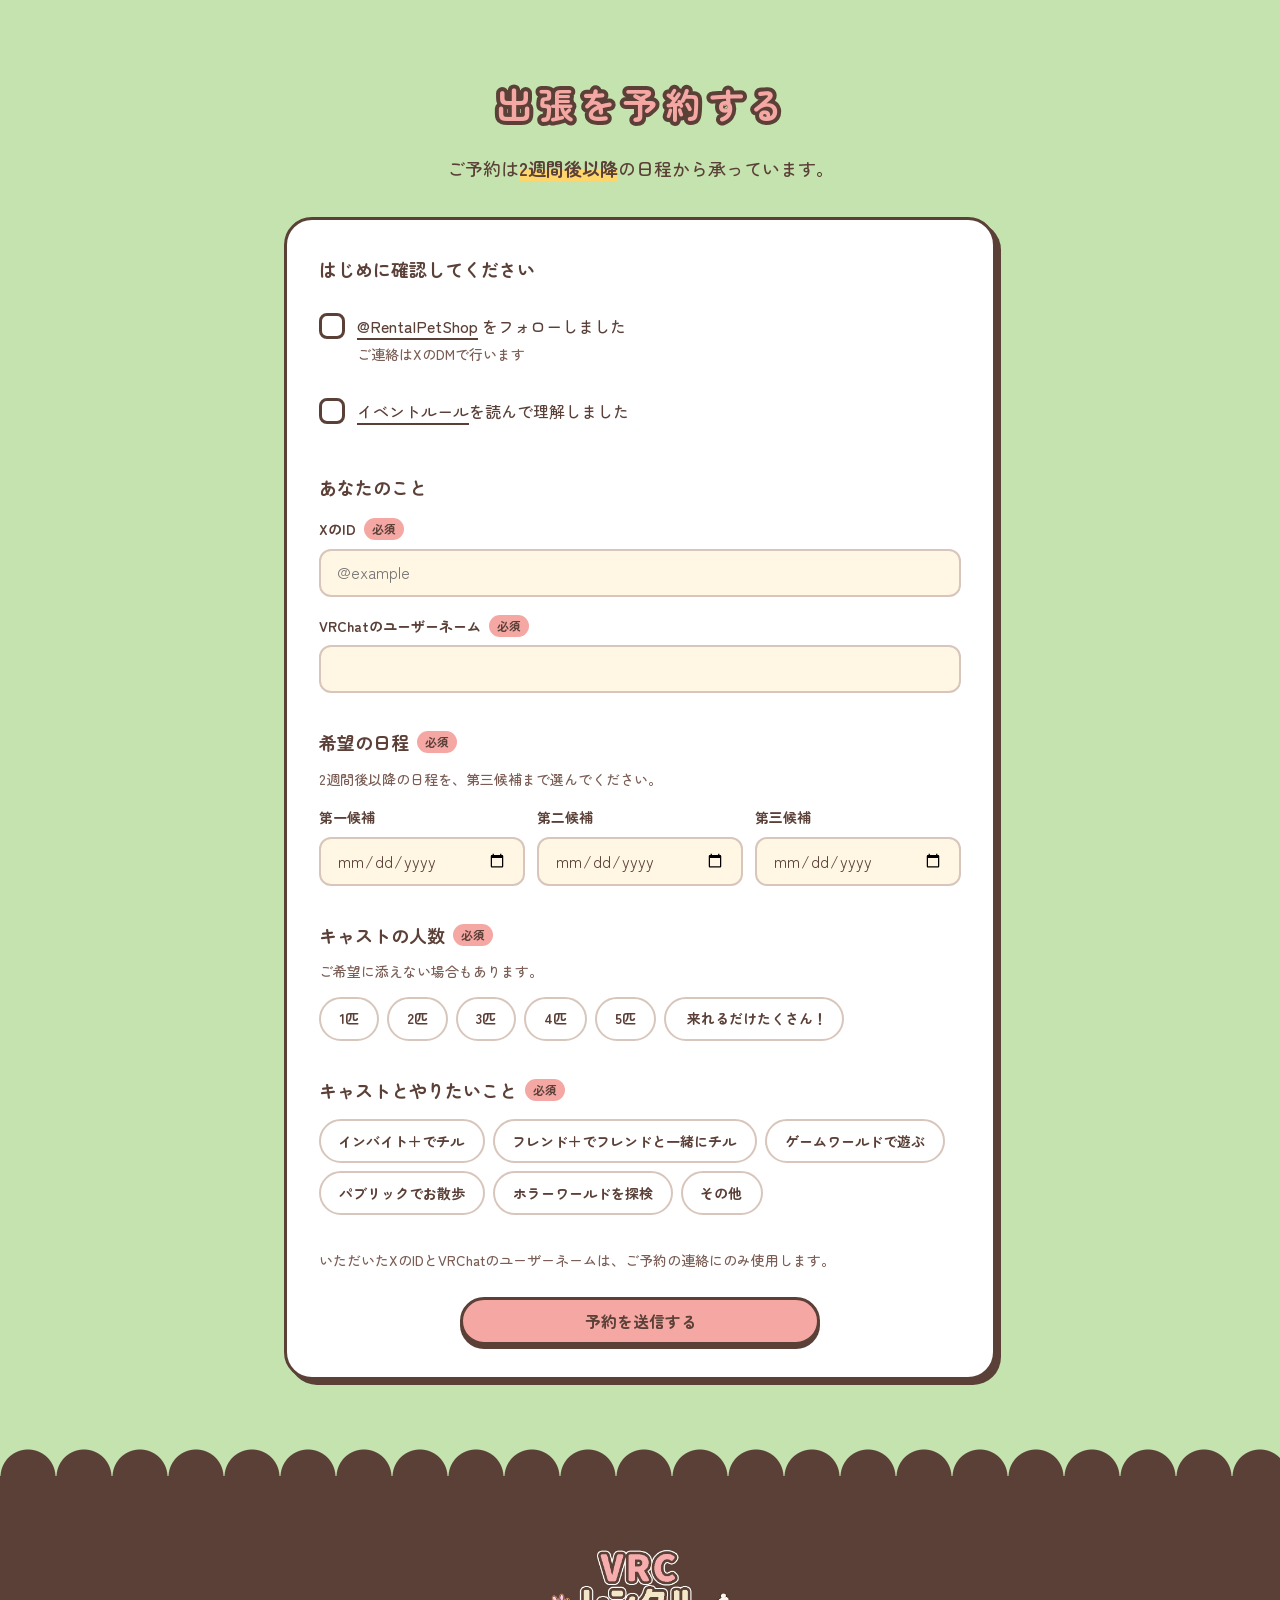
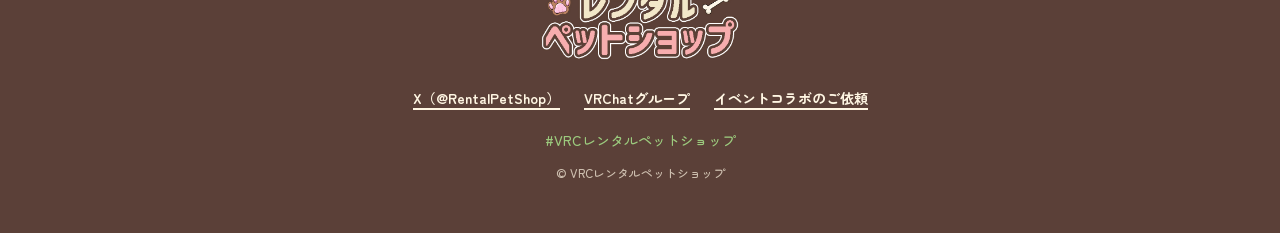
==== commit 604afb03: "feat: add new cast ねことら Co-Authored-By: Claude Opus 5.5 <noreply@anthropic.com>" ====
--- a/index.html
+++ b/index.html
@@ -395,7 +395,7 @@
     </div>
   </footer>
 
-  <script src="cast-data.js?v=20261109b"></script>
+  <script src="cast-data.js?v=20261109c"></script>
   <script src="hero-photos.js?v=20261103d"></script>
   <script src="common.js?v=20261103d"></script>
   <script src="renewal.js?v=20261103d"></script>
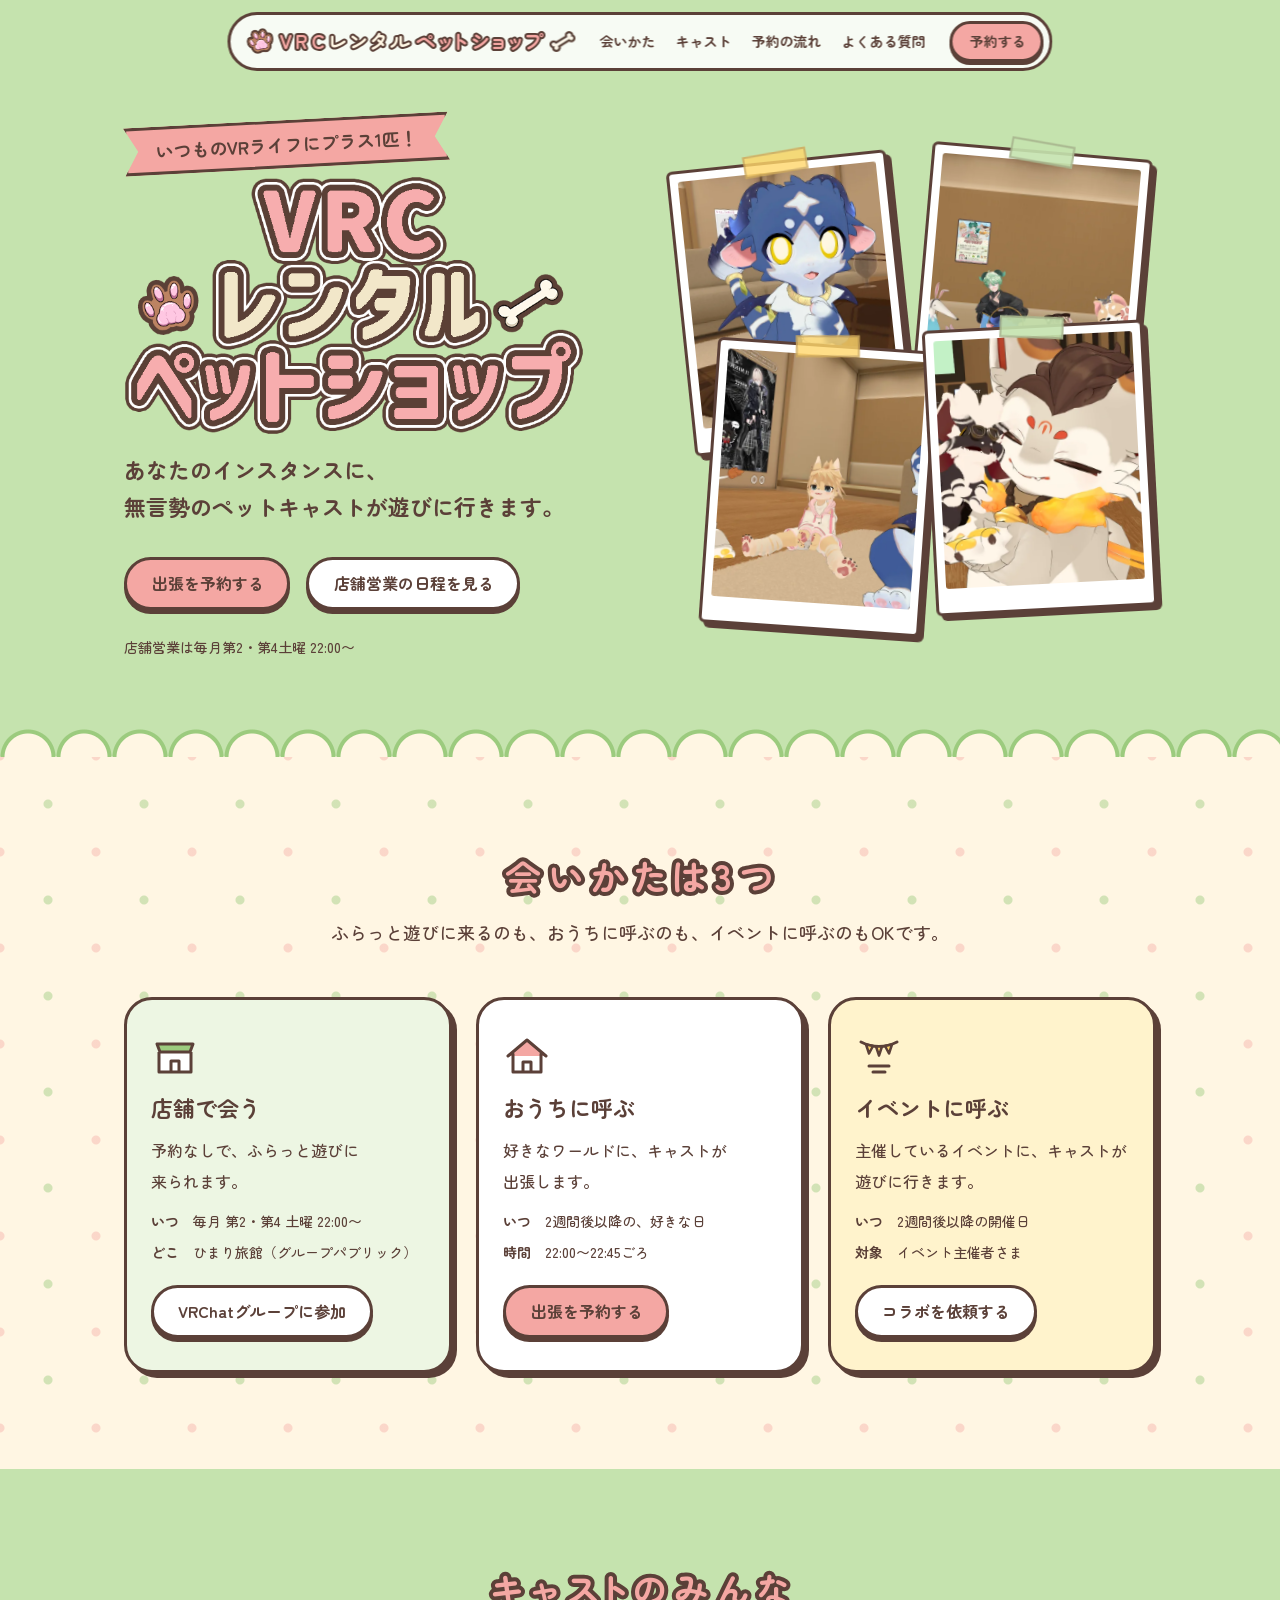
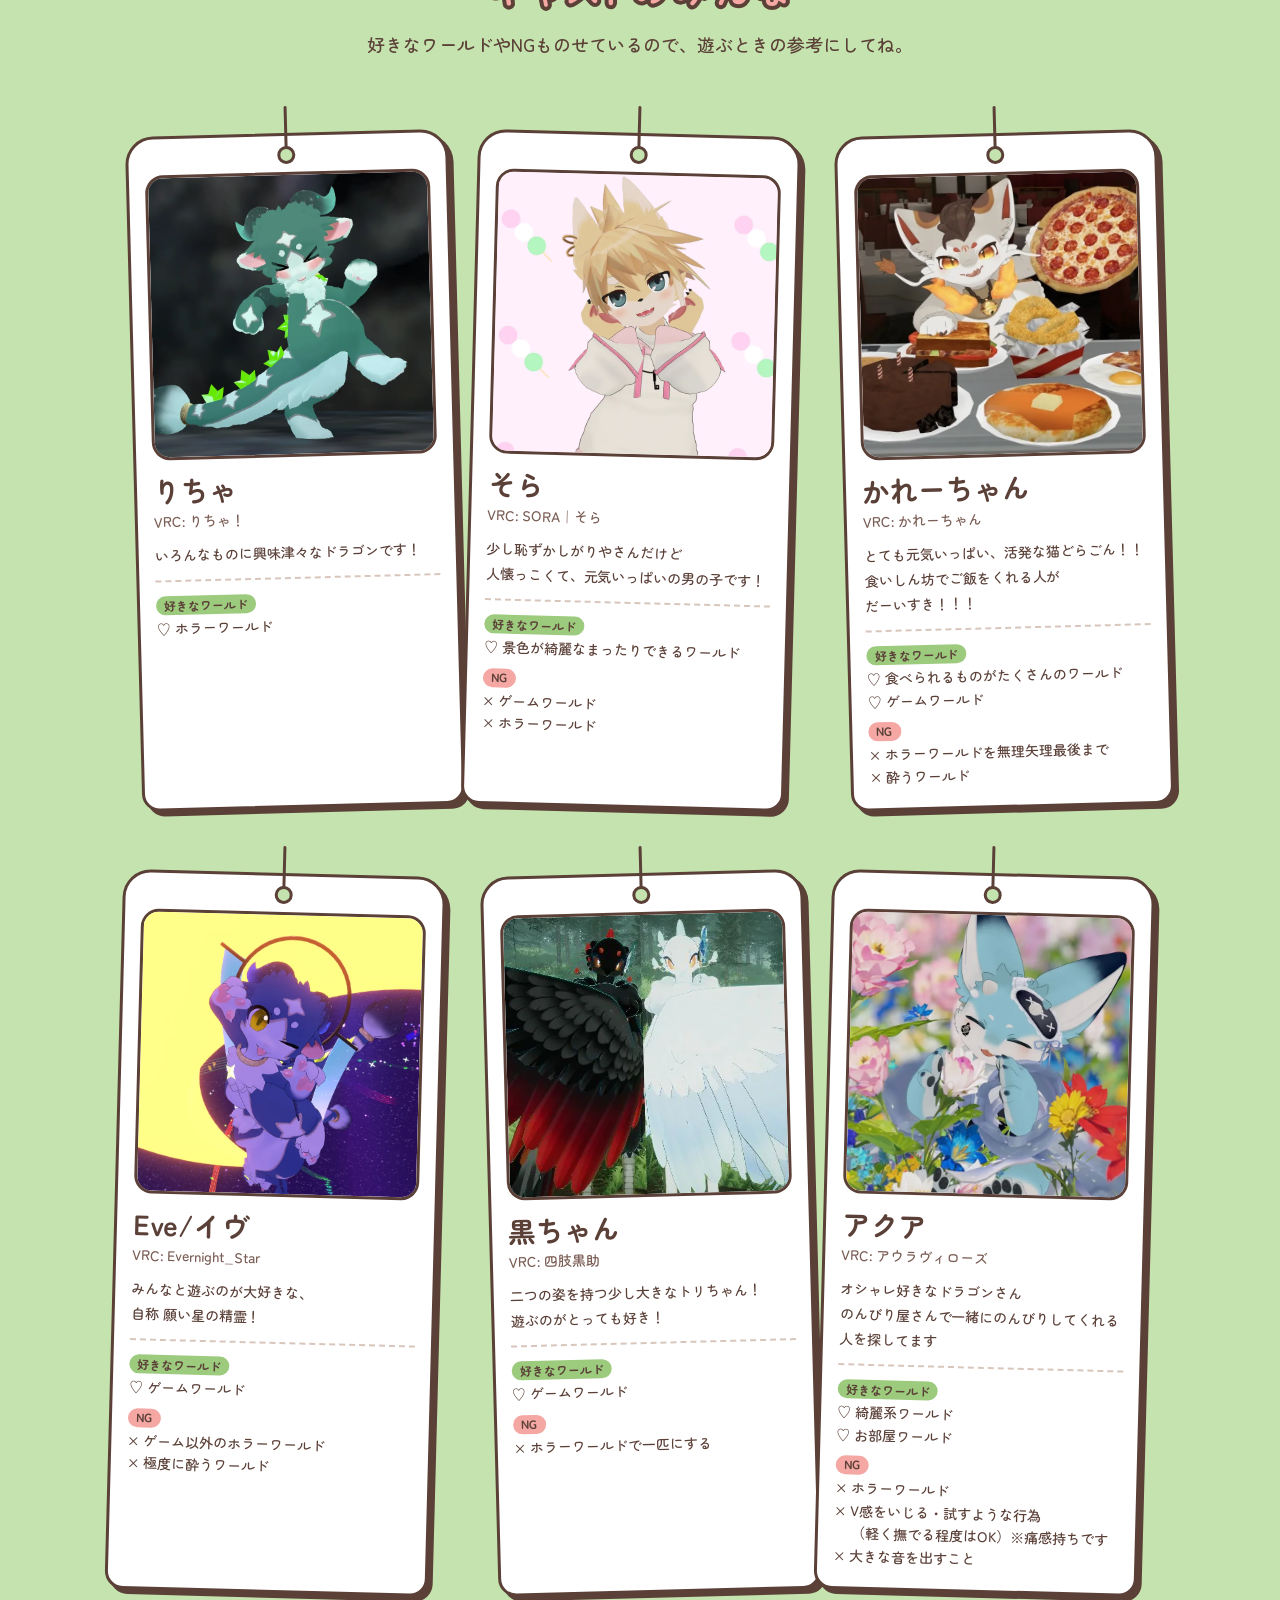
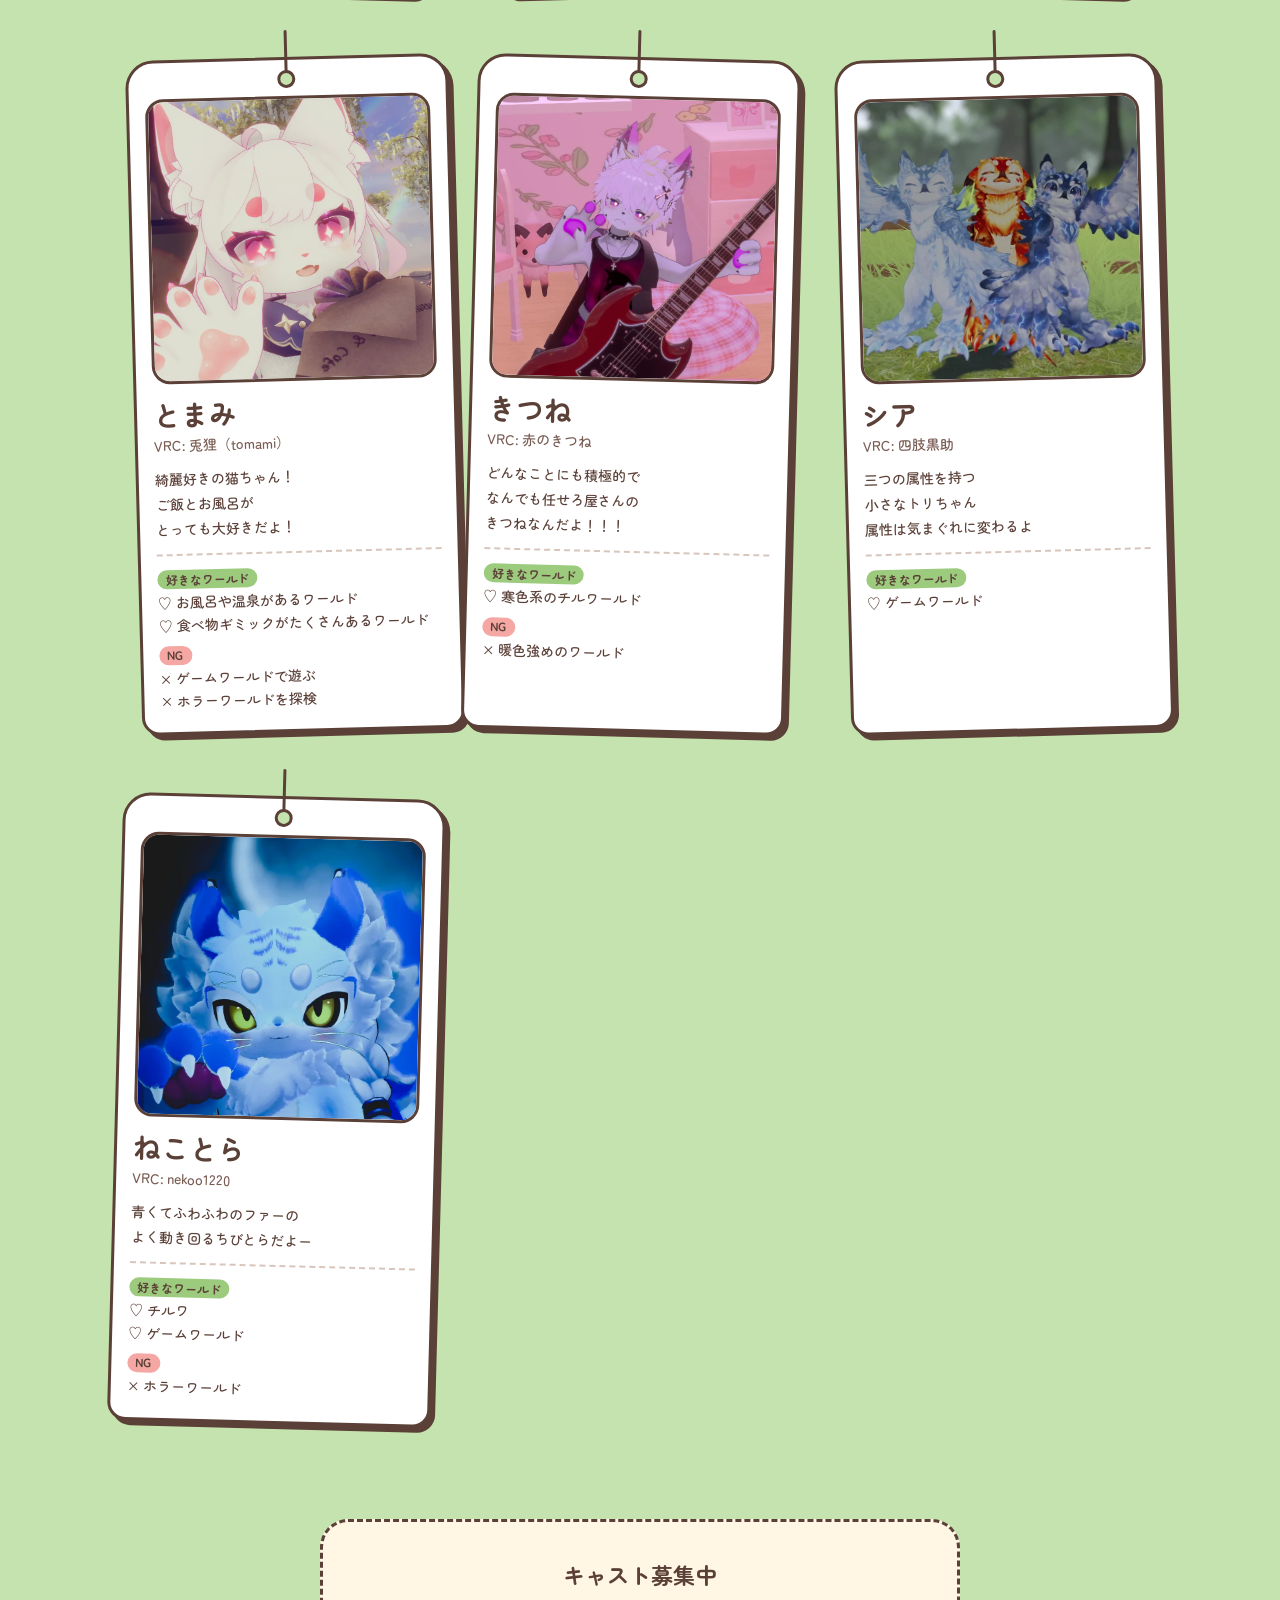
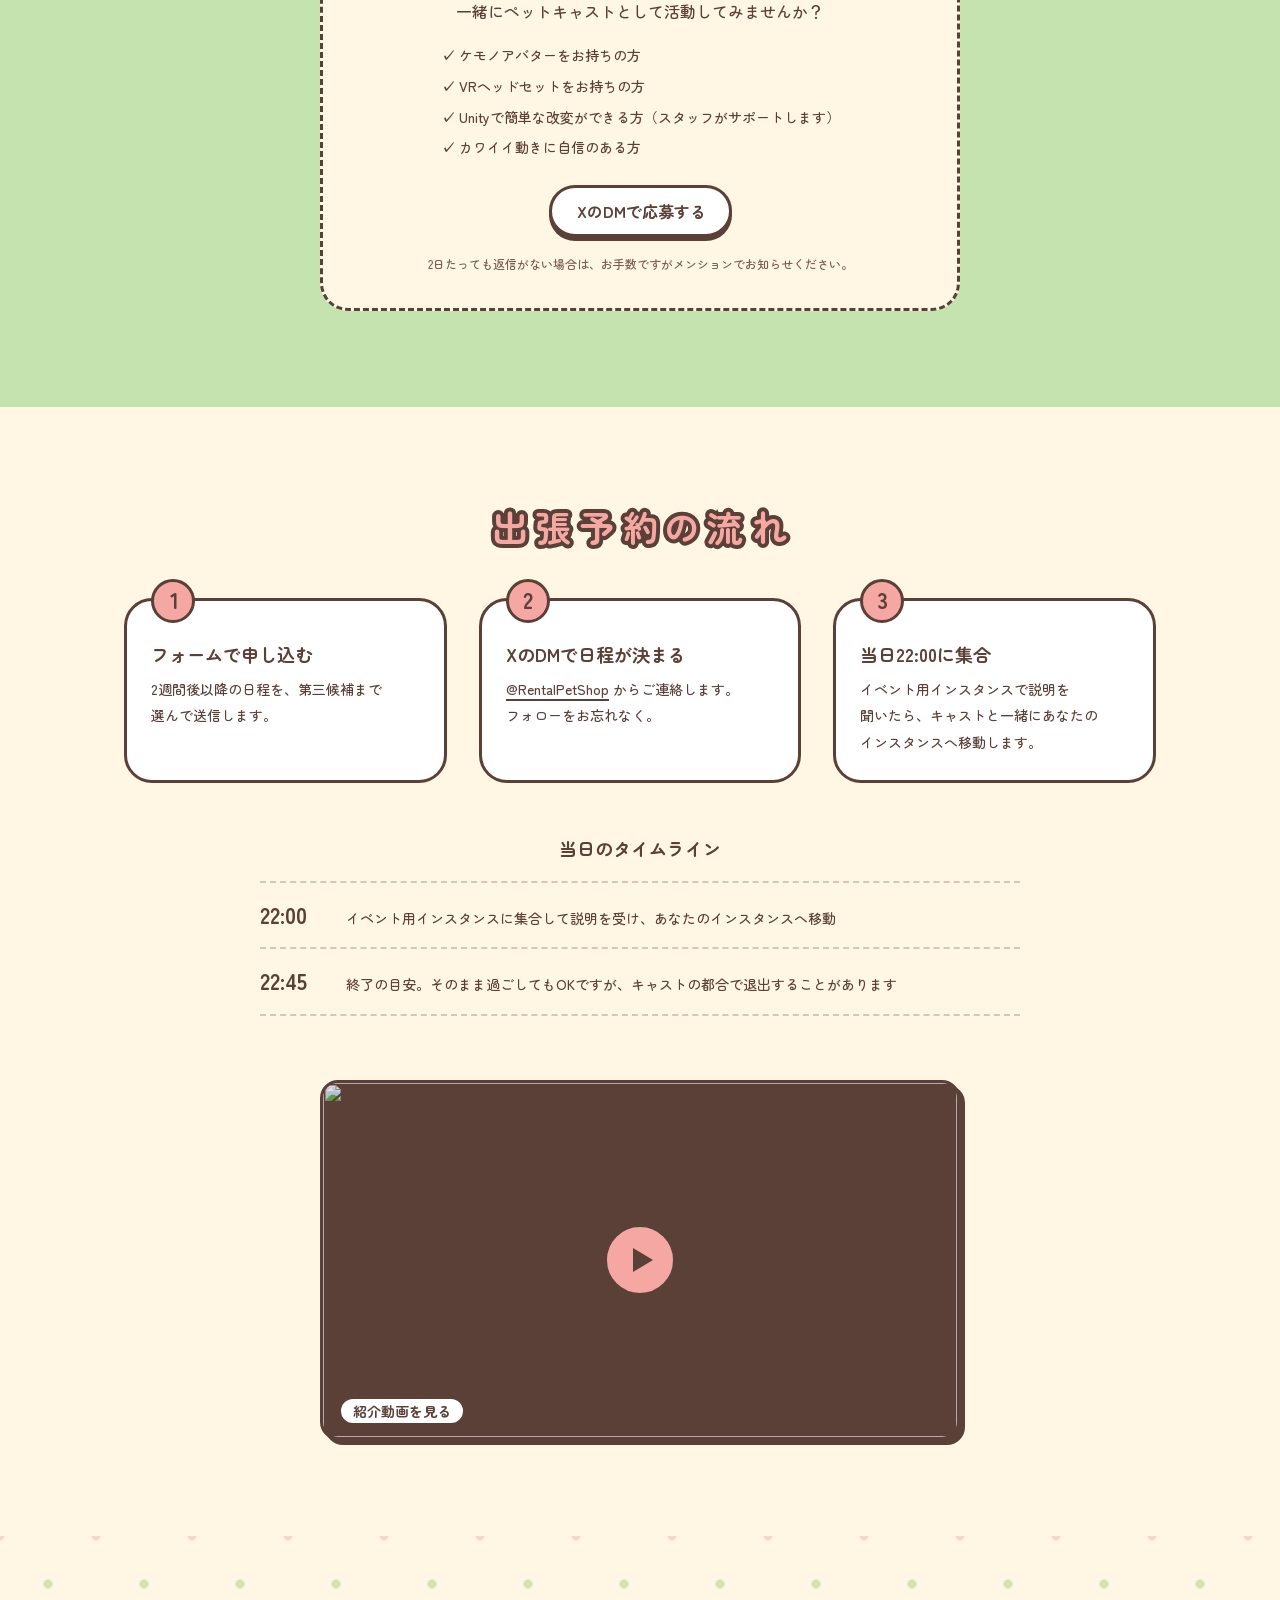
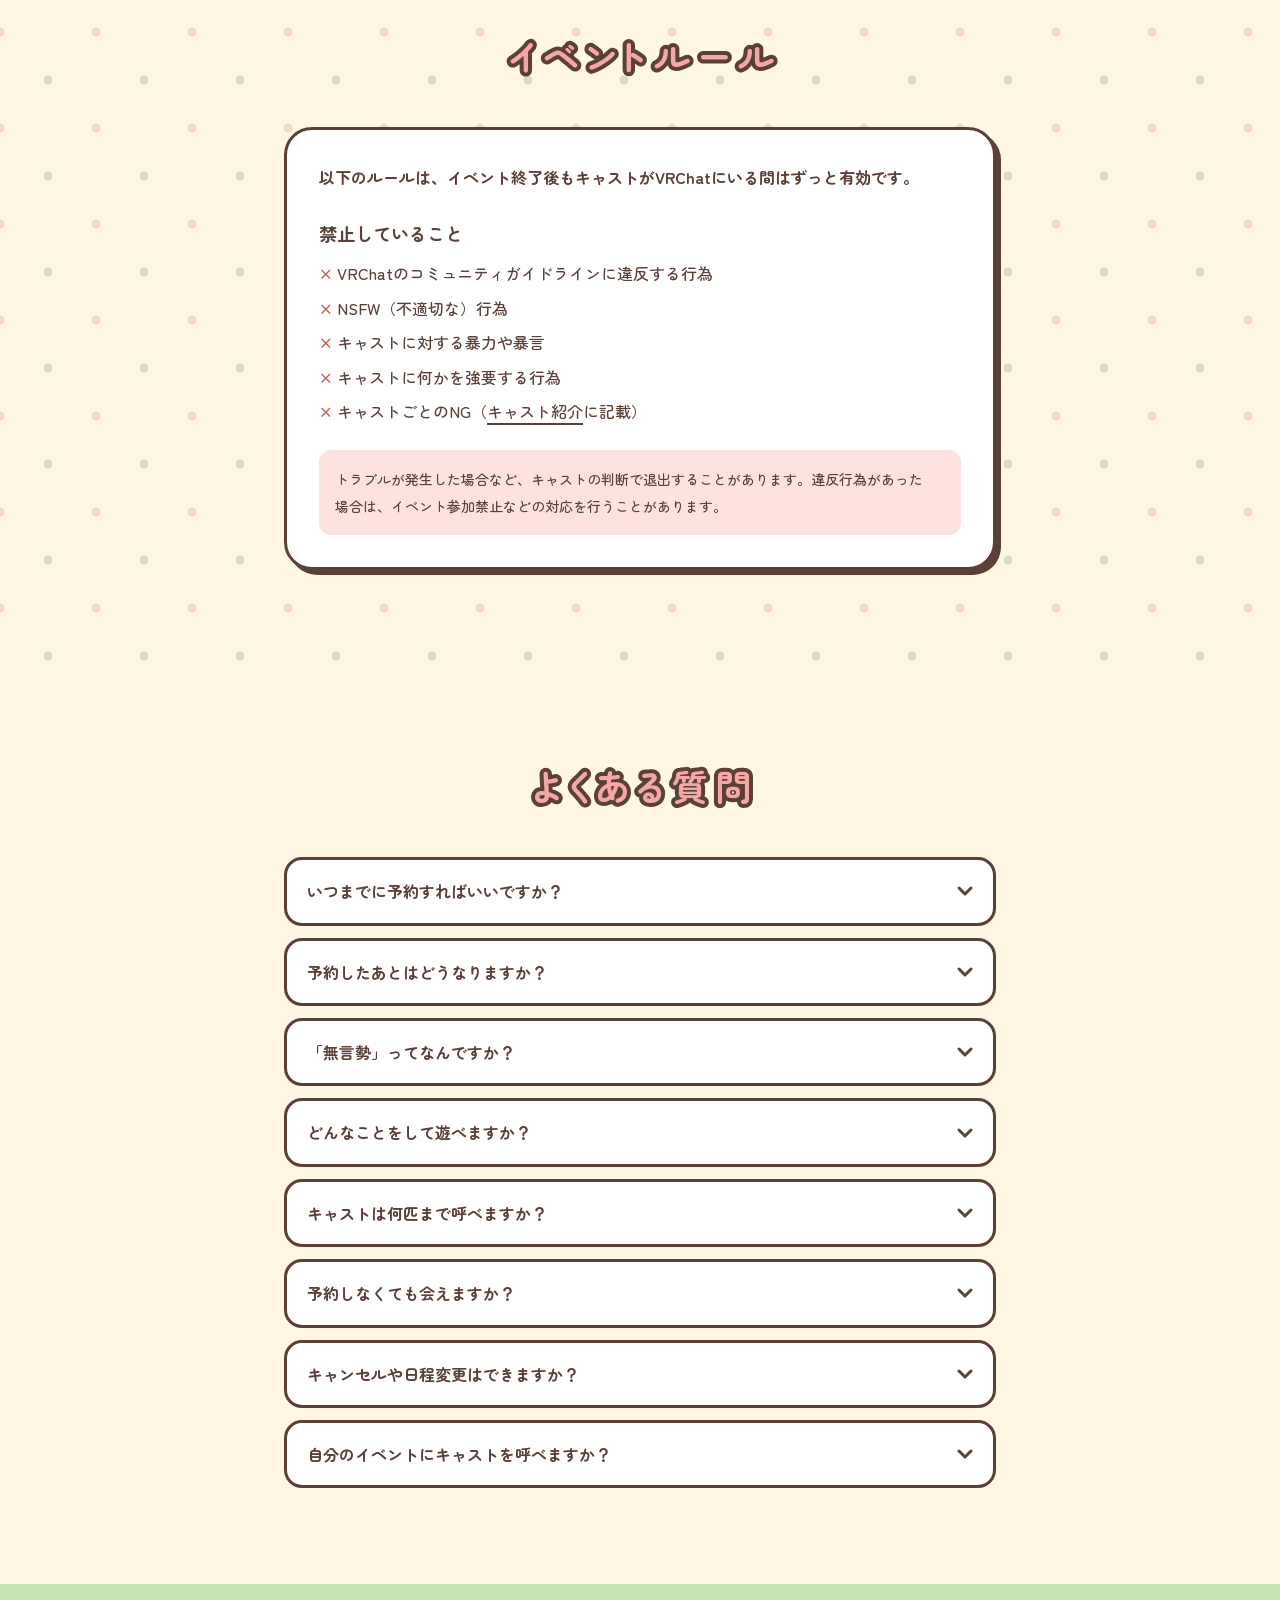
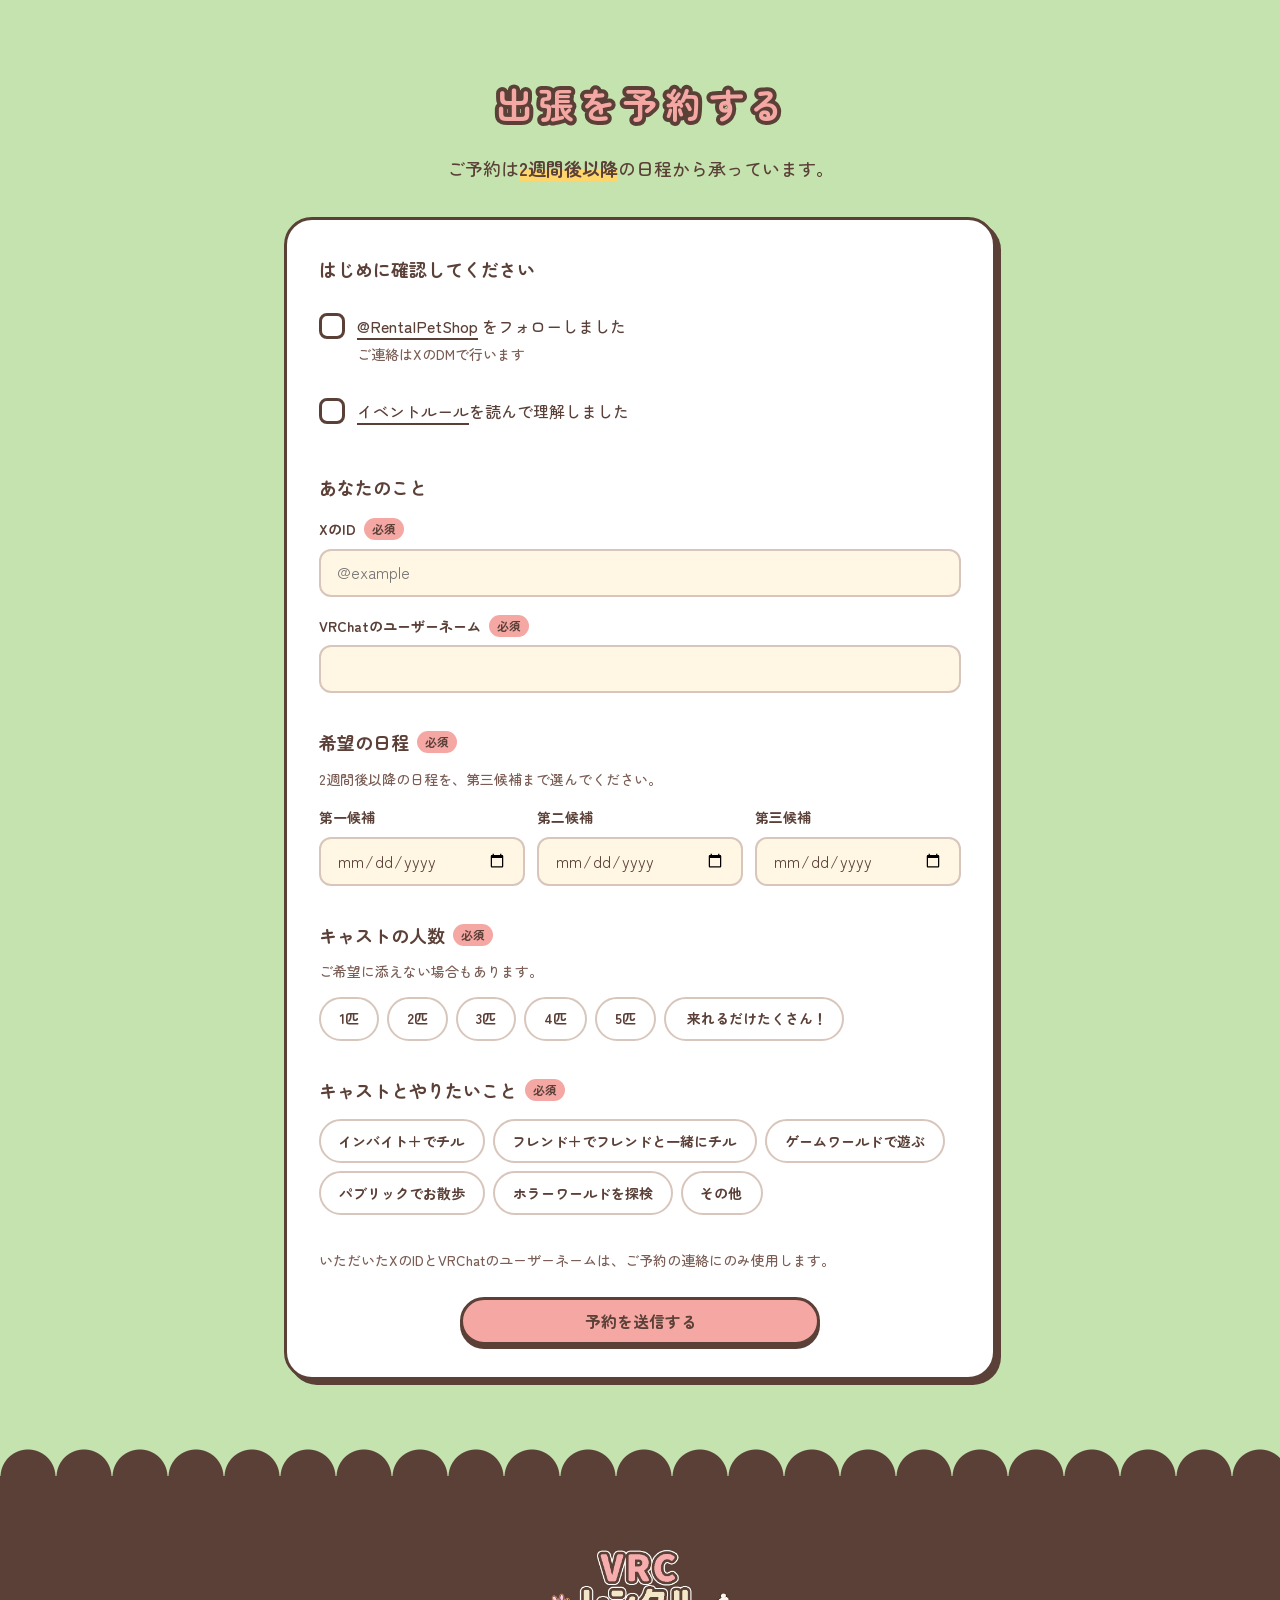
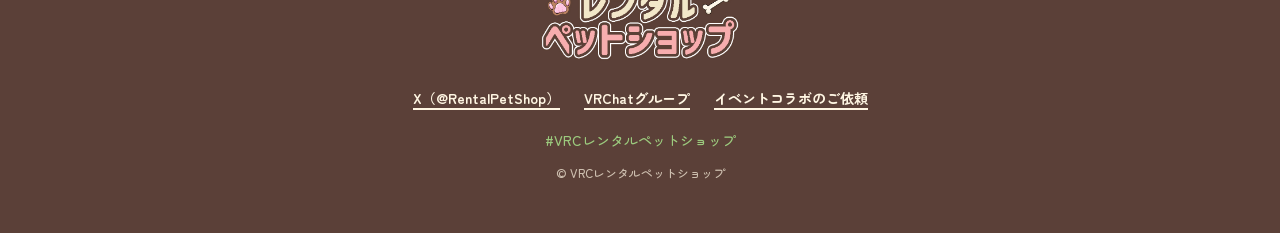
==== commit bb8adee2: "fix: center ねことら's face in the cast photo Co-Authored-By: Claude Opus 5.5 <noreply@anthropic.com>" ====
--- a/index.html
+++ b/index.html
@@ -395,7 +395,7 @@
     </div>
   </footer>
 
-  <script src="cast-data.js?v=20261109c"></script>
+  <script src="cast-data.js?v=20261109d"></script>
   <script src="hero-photos.js?v=20261103d"></script>
   <script src="common.js?v=20261103d"></script>
   <script src="renewal.js?v=20261103d"></script>
